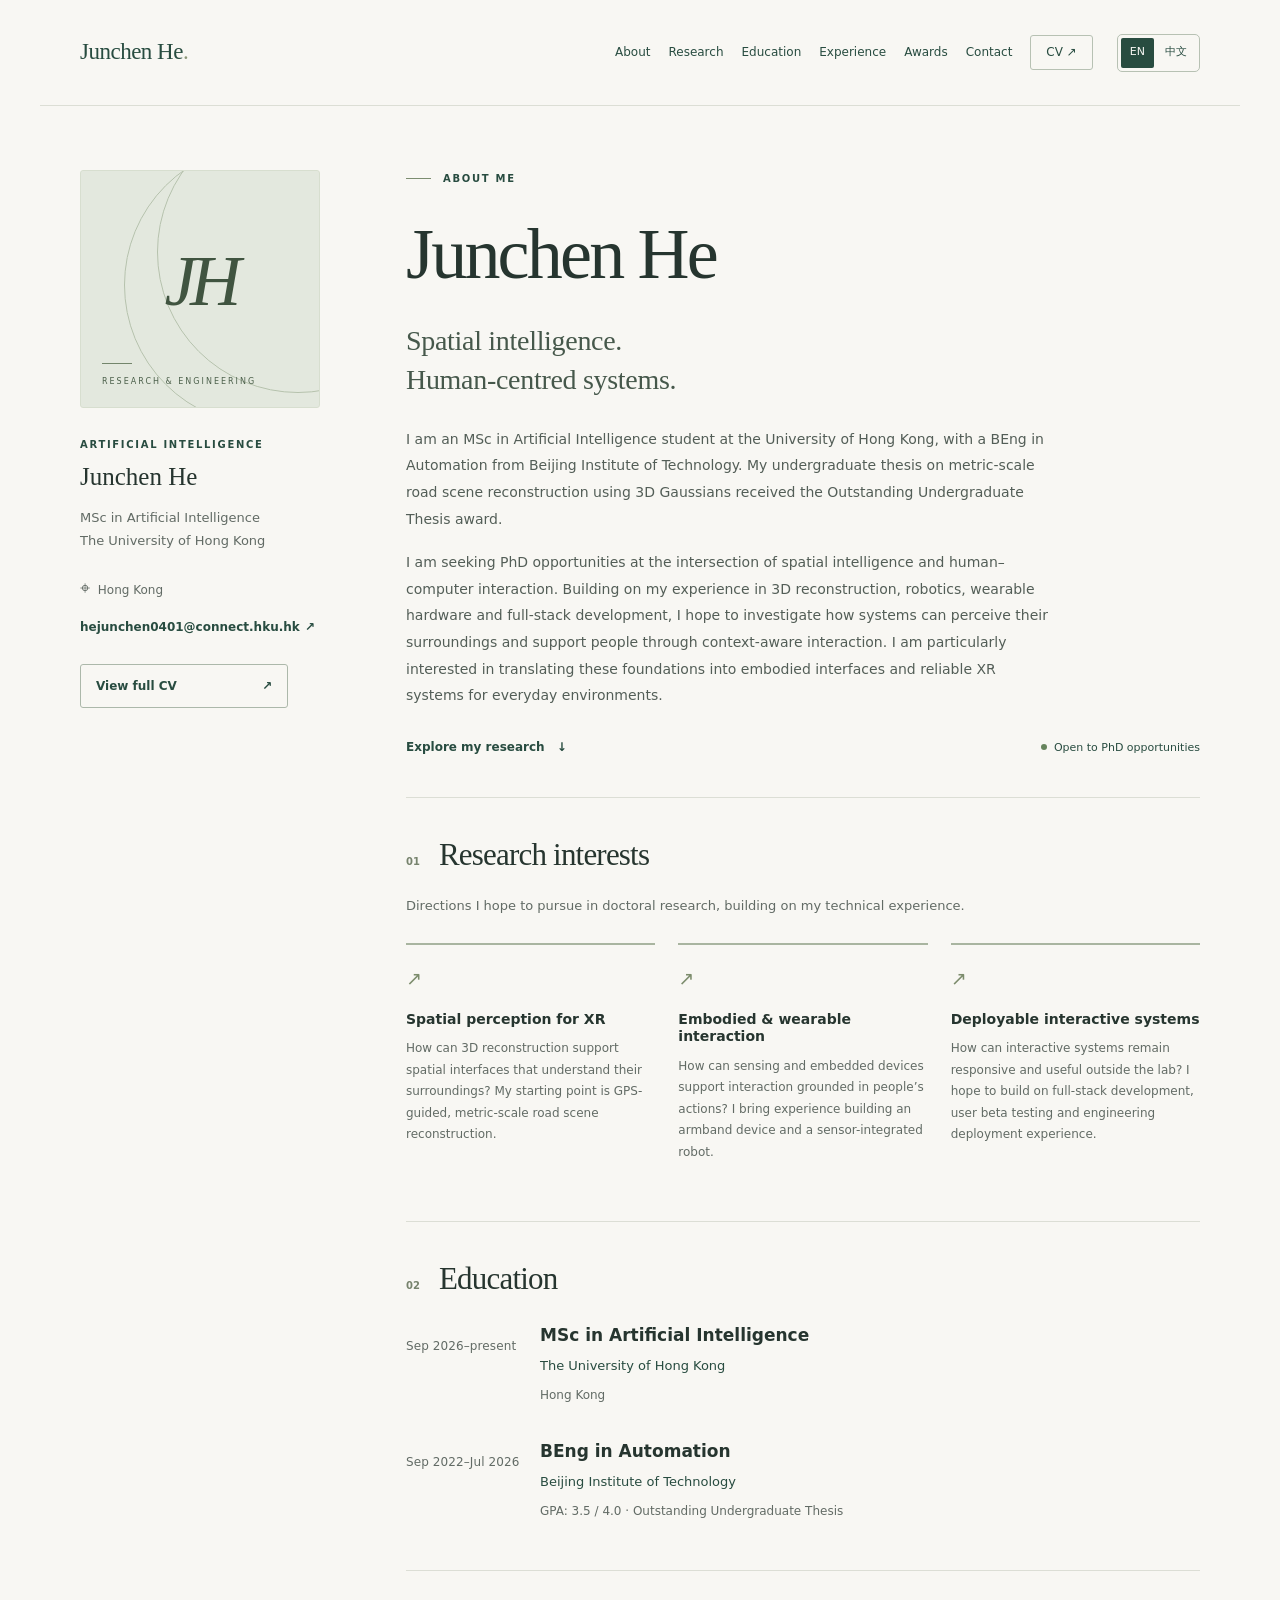
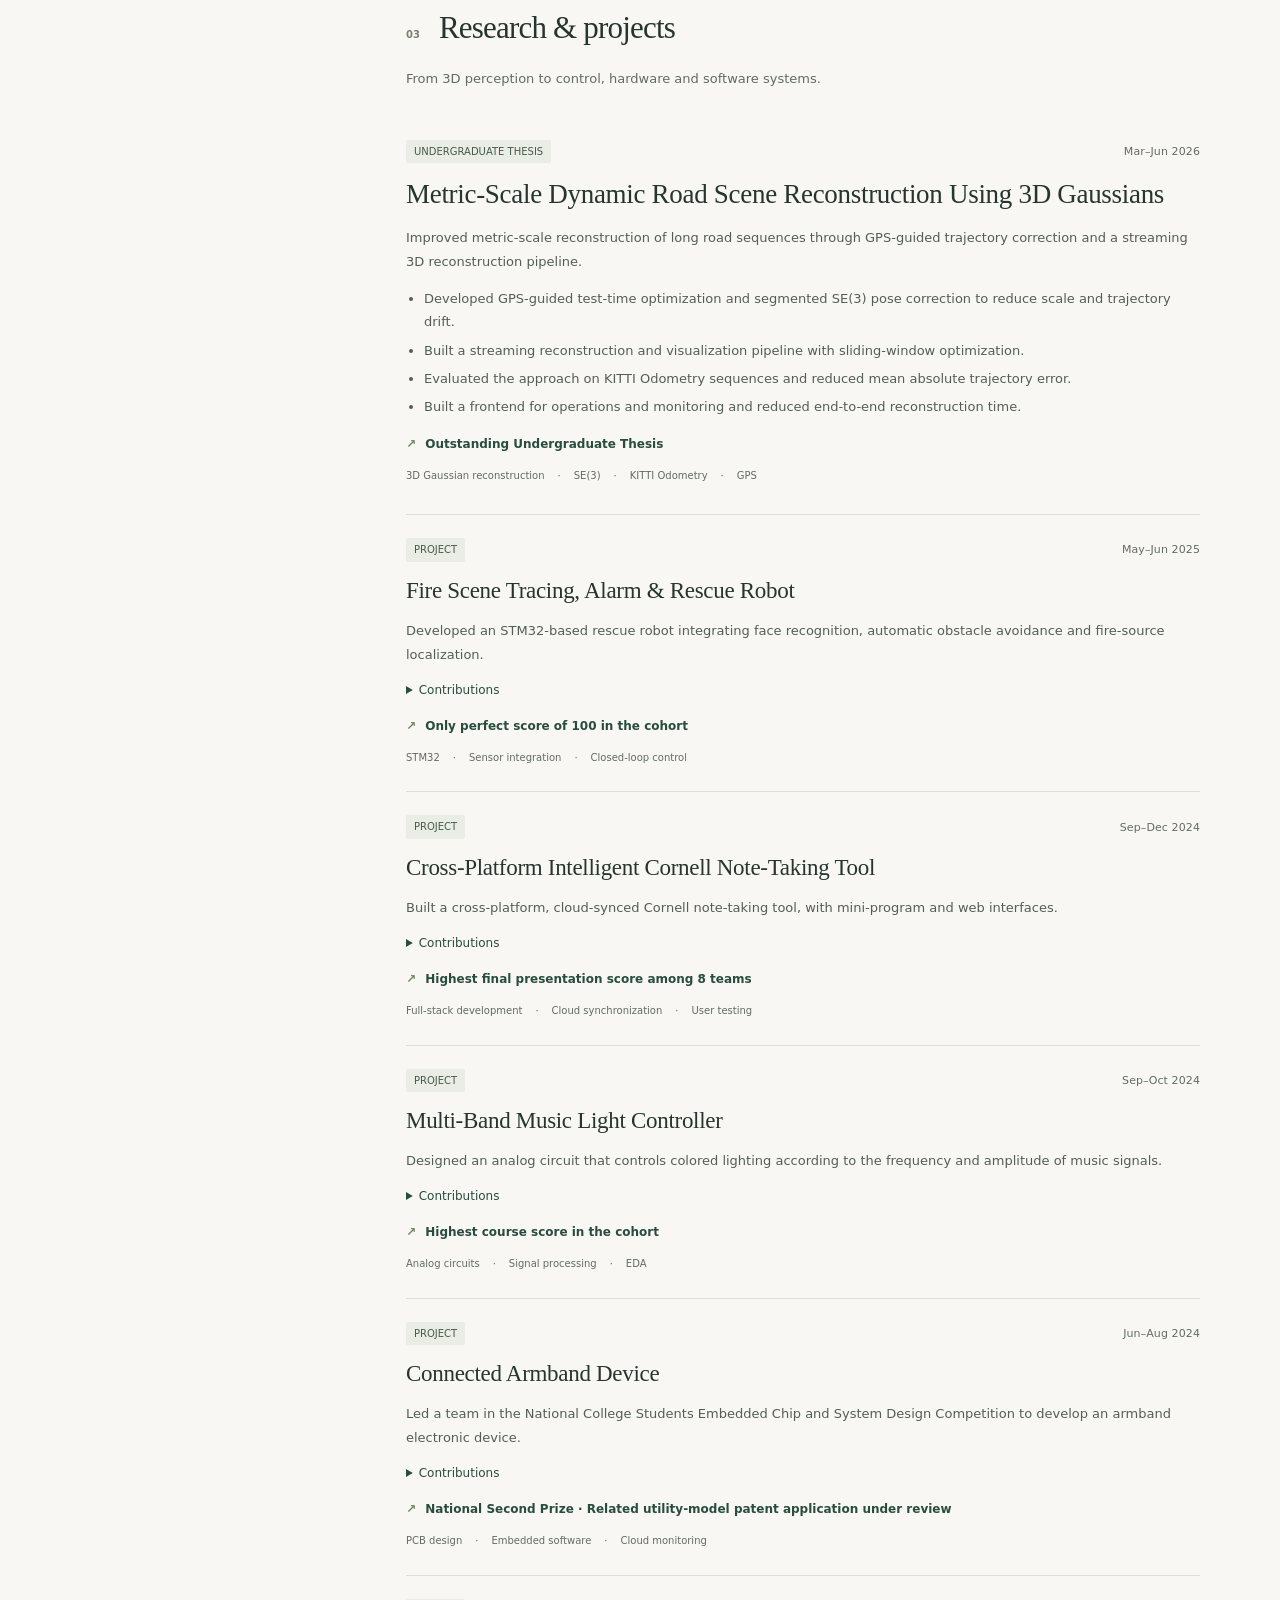
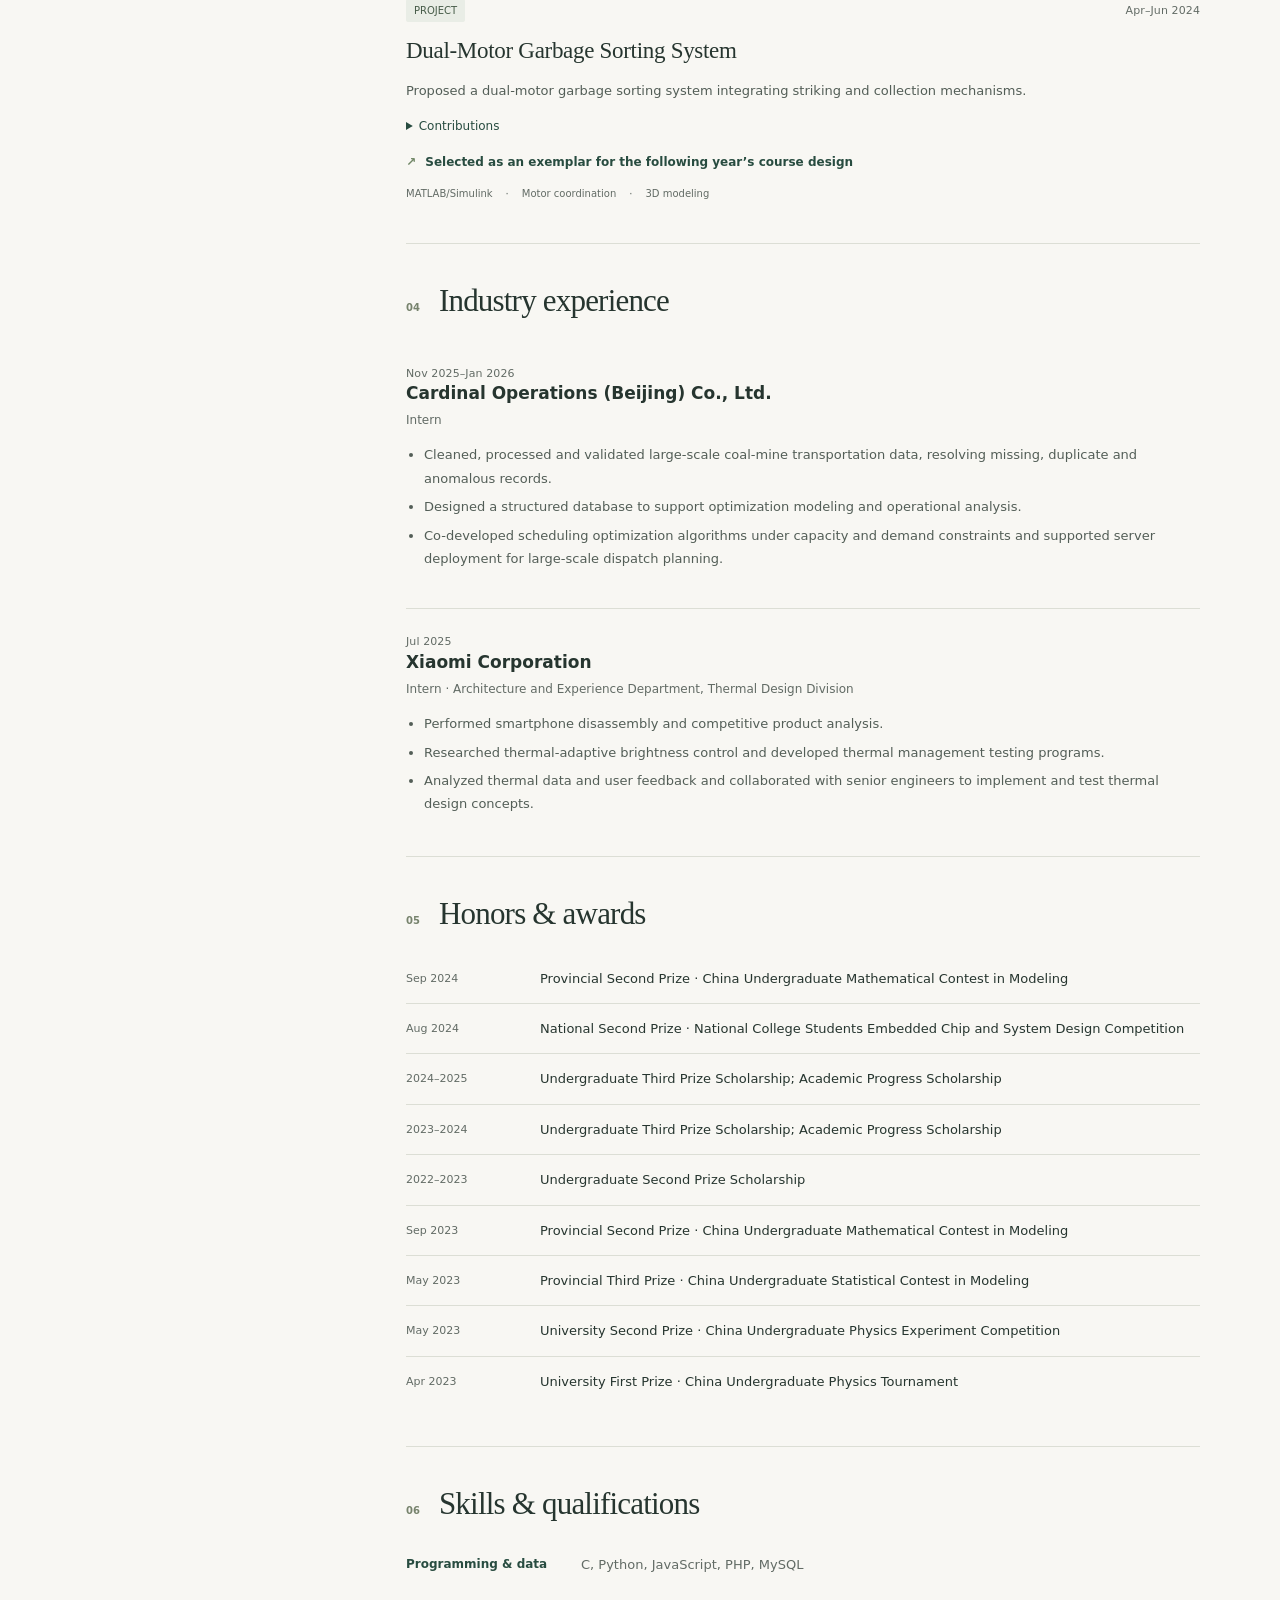
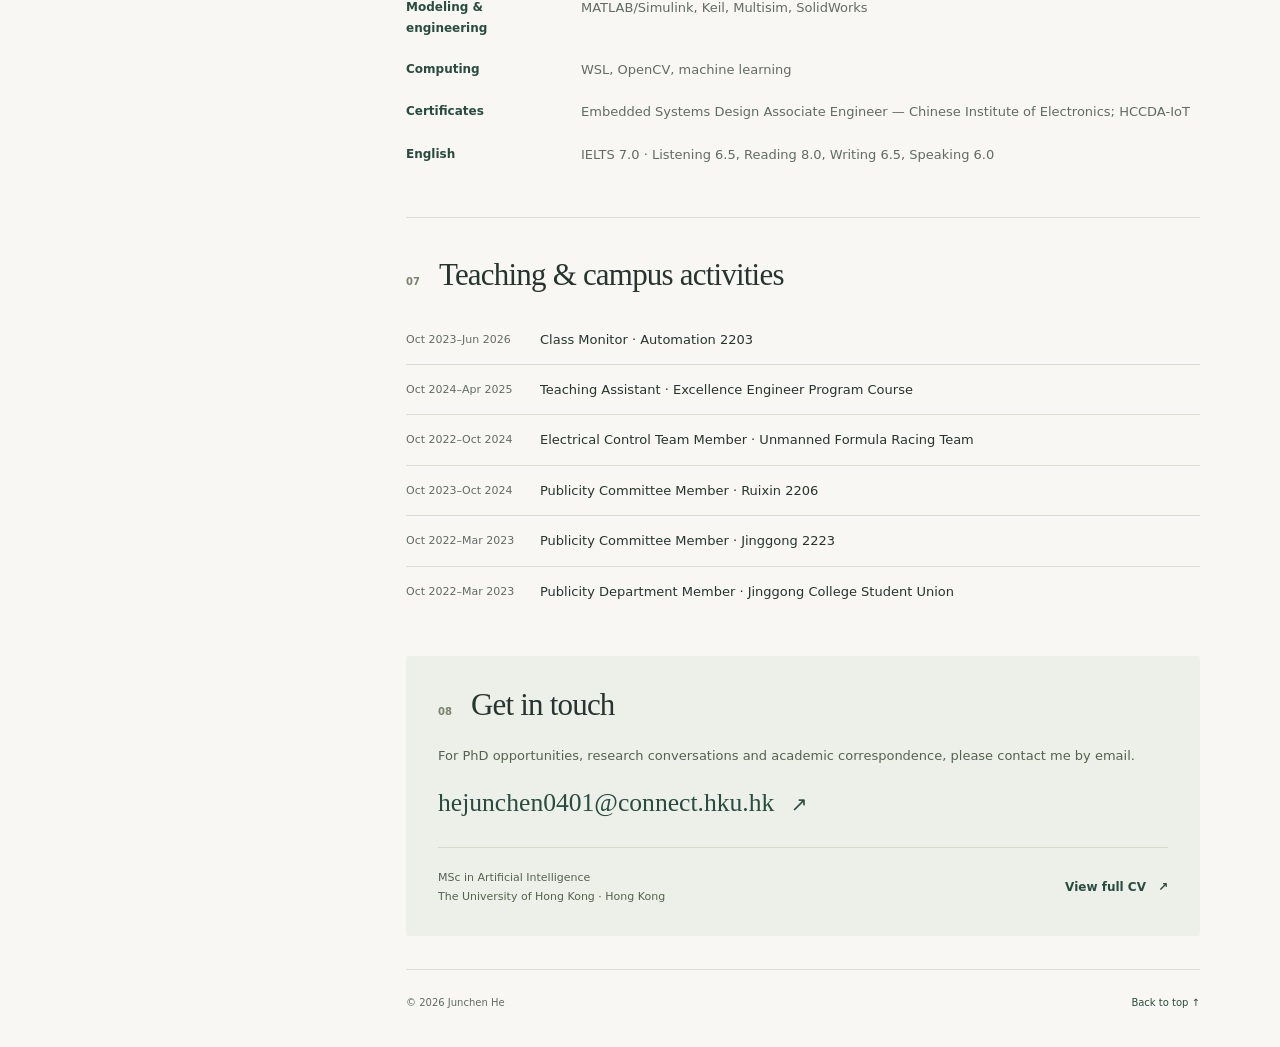
==== index.html @ 5543a27f "Initialize 初始化上传个人网页文件" ====
<!doctype html>
<html lang="en"><head><meta charset="utf-8"><meta name="viewport" content="width=device-width, initial-scale=1"><title>Junchen He · Research & Academic Profile</title><meta name="description" content="Junchen He, MSc in Artificial Intelligence student at HKU. Interested in spatial intelligence, embodied interaction and deployable interactive systems, with experience in 3D reconstruction and embedded engineering."><meta name="theme-color" content="#243e35"><link rel="icon" href="favicon.svg" type="image/svg+xml"><link rel="stylesheet" href="styles.css"><script defer src="content.js"></script><script defer src="render.js"></script><script defer src="site.js"></script></head>
<body id="top" data-page="home"><a class="skip-link" href="#main">Skip to content</a><header class="site-header wrap"><div id="header-content"><a class="wordmark" href="#top">Junchen He<span class="wordmark-dot" aria-hidden="true">.</span></a><nav aria-label="Main navigation"><a href="#about">About</a><a href="#research">Research</a><a href="#education">Education</a><a href="#experience">Experience</a><a href="#awards">Awards</a><a href="#contact">Contact</a><a class="nav-cv" href="cv.html?lang=en">CV <span aria-hidden="true">↗</span></a></nav></div><div class="language-switch" role="group" aria-label="Language"><button type="button" data-language="en" aria-pressed="true" lang="en">EN</button><button type="button" data-language="zh" aria-pressed="false" lang="zh-CN">中文</button></div></header><span class="sr-only" id="language-status" role="status" aria-live="polite"></span><div class="layout wrap"><aside class="profile" id="profile" aria-label="Profile at a glance"><div class="monogram" aria-hidden="true"><span>JH</span><i></i><small>RESEARCH & ENGINEERING</small></div><p class="eyebrow">ARTIFICIAL INTELLIGENCE</p><p class="profile-name">Junchen He</p><p class="profile-role">MSc in Artificial Intelligence<br>The University of Hong Kong</p><p class="location"><span aria-hidden="true">⌖</span> Hong Kong</p><a class="text-link" href="mailto:hejunchen0401@connect.hku.hk">hejunchen0401@connect.hku.hk <span aria-hidden="true">↗</span></a><a class="button button-outline" href="cv.html?lang=en">View full CV <span aria-hidden="true">↗</span></a></aside><main id="main" tabindex="-1"><section class="intro" id="about" aria-labelledby="about-heading"><p class="eyebrow"><span class="tiny-rule" aria-hidden="true"></span>ABOUT ME</p><h1 id="about-heading">Junchen He</h1><p class="intro-line">Spatial intelligence.<br>Human-centred systems.</p><p>I am an MSc in Artificial Intelligence student at the University of Hong Kong, with a BEng in Automation from Beijing Institute of Technology. My undergraduate thesis on metric-scale road scene reconstruction using 3D Gaussians received the Outstanding Undergraduate Thesis award.</p><p>I am seeking PhD opportunities at the intersection of spatial intelligence and human–computer interaction. Building on my experience in 3D reconstruction, robotics, wearable hardware and full-stack development, I hope to investigate how systems can perceive their surroundings and support people through context-aware interaction. I am particularly interested in translating these foundations into embodied interfaces and reliable XR systems for everyday environments.</p><div class="intro-footer"><a class="text-link" href="#work">Explore my research <span aria-hidden="true">↓</span></a><span class="availability"><i aria-hidden="true"></i>Open to PhD opportunities</span></div></section><section class="section " id="research" aria-labelledby="research-heading"><div class="section-heading"><span class="section-number" aria-hidden="true">01</span><h2 id="research-heading">Research interests</h2></div><p class="section-lede">Directions I hope to pursue in doctoral research, building on my technical experience.</p><div class="interests"><article><span class="interest-marker" aria-hidden="true">↗</span><h3>Spatial perception for XR</h3><p>How can 3D reconstruction support spatial interfaces that understand their surroundings? My starting point is GPS-guided, metric-scale road scene reconstruction.</p></article><article><span class="interest-marker" aria-hidden="true">↗</span><h3>Embodied &amp; wearable interaction</h3><p>How can sensing and embedded devices support interaction grounded in people’s actions? I bring experience building an armband device and a sensor-integrated robot.</p></article><article><span class="interest-marker" aria-hidden="true">↗</span><h3>Deployable interactive systems</h3><p>How can interactive systems remain responsive and useful outside the lab? I hope to build on full-stack development, user beta testing and engineering deployment experience.</p></article></div></section><section class="section " id="education" aria-labelledby="education-heading"><div class="section-heading"><span class="section-number" aria-hidden="true">02</span><h2 id="education-heading">Education</h2></div><article class="education-entry"><p class="date">Sep 2026–present</p><div><h3>MSc in Artificial Intelligence</h3><p class="institution">The University of Hong Kong</p><p class="muted">Hong Kong</p></div></article><article class="education-entry"><p class="date">Sep 2022–Jul 2026</p><div><h3>BEng in Automation</h3><p class="institution">Beijing Institute of Technology</p><p class="muted">GPA: 3.5 / 4.0 · Outstanding Undergraduate Thesis</p></div></article></section><section class="section " id="work" aria-labelledby="work-heading"><div class="section-heading"><span class="section-number" aria-hidden="true">03</span><h2 id="work-heading">Research &amp; projects</h2></div><p class="section-lede">From 3D perception to control, hardware and software systems.</p><article class="work-entry featured-work"><div class="work-meta"><span class="tag">UNDERGRADUATE THESIS</span><span class="date">Mar–Jun 2026</span></div><h3 class="project-title">Metric-Scale Dynamic Road Scene Reconstruction Using 3D Gaussians</h3><p class="work-description">Improved metric-scale reconstruction of long road sequences through GPS-guided trajectory correction and a streaming 3D reconstruction pipeline.</p><ul class="contributions"><li>Developed GPS-guided test-time optimization and segmented SE(3) pose correction to reduce scale and trajectory drift.</li><li>Built a streaming reconstruction and visualization pipeline with sliding-window optimization.</li><li>Evaluated the approach on KITTI Odometry sequences and reduced mean absolute trajectory error.</li><li>Built a frontend for operations and monitoring and reduced end-to-end reconstruction time.</li></ul><p class="outcome"><span aria-hidden="true">↗</span> Outstanding Undergraduate Thesis</p><ul class="keywords"><li>3D Gaussian reconstruction</li><li>SE(3)</li><li>KITTI Odometry</li><li>GPS</li></ul></article><article class="work-entry"><div class="work-meta"><span class="tag">PROJECT</span><span class="date">May–Jun 2025</span></div><h3 class="project-title">Fire Scene Tracing, Alarm &amp; Rescue Robot</h3><p class="work-description">Developed an STM32-based rescue robot integrating face recognition, automatic obstacle avoidance and fire-source localization.</p><details><summary>Contributions</summary><ul class="contributions"><li>Coordinated project progress and task assignments; integrated sensors and co-designed the perception system.</li><li>Designed closed-loop motor control, path tracing and fire-source identification algorithms.</li><li>Produced demonstration videos to present the robot’s capabilities.</li></ul></details><p class="outcome"><span aria-hidden="true">↗</span> Only perfect score of 100 in the cohort</p><ul class="keywords"><li>STM32</li><li>Sensor integration</li><li>Closed-loop control</li></ul></article><article class="work-entry"><div class="work-meta"><span class="tag">PROJECT</span><span class="date">Sep–Dec 2024</span></div><h3 class="project-title">Cross-Platform Intelligent Cornell Note-Taking Tool</h3><p class="work-description">Built a cross-platform, cloud-synced Cornell note-taking tool, with mini-program and web interfaces.</p><details><summary>Contributions</summary><ul class="contributions"><li>Coordinated development and designed the server and database architecture for cloud synchronization.</li><li>Developed the mini-program frontend and backend and the web application backend.</li><li>Conducted user beta testing, managed quality iterations and presented the product at launch.</li></ul></details><p class="outcome"><span aria-hidden="true">↗</span> Highest final presentation score among 8 teams</p><ul class="keywords"><li>Full-stack development</li><li>Cloud synchronization</li><li>User testing</li></ul></article><article class="work-entry"><div class="work-meta"><span class="tag">PROJECT</span><span class="date">Sep–Oct 2024</span></div><h3 class="project-title">Multi-Band Music Light Controller</h3><p class="work-description">Designed an analog circuit that controls colored lighting according to the frequency and amplitude of music signals.</p><details><summary>Contributions</summary><ul class="contributions"><li>Used sixth-order filtering to separate low, mid and high-frequency bands, with precision rectification and amplification.</li><li>Implemented a 20 mV discrimination circuit and an AC-to-DC regulated power supply.</li><li>Validated the design through EDA simulation and physical circuit debugging.</li></ul></details><p class="outcome"><span aria-hidden="true">↗</span> Highest course score in the cohort</p><ul class="keywords"><li>Analog circuits</li><li>Signal processing</li><li>EDA</li></ul></article><article class="work-entry"><div class="work-meta"><span class="tag">PROJECT</span><span class="date">Jun–Aug 2024</span></div><h3 class="project-title">Connected Armband Device</h3><p class="work-description">Led a team in the National College Students Embedded Chip and System Design Competition to develop an armband electronic device.</p><details><summary>Contributions</summary><ul class="contributions"><li>Independently designed the PCB and developed embedded software for hardware compatibility.</li><li>Deployed a cloud monitoring system and built mini-program and web interfaces to display device information.</li></ul></details><p class="outcome"><span aria-hidden="true">↗</span> National Second Prize · Related utility-model patent application under review</p><ul class="keywords"><li>PCB design</li><li>Embedded software</li><li>Cloud monitoring</li></ul></article><article class="work-entry"><div class="work-meta"><span class="tag">PROJECT</span><span class="date">Apr–Jun 2024</span></div><h3 class="project-title">Dual-Motor Garbage Sorting System</h3><p class="work-description">Proposed a dual-motor garbage sorting system integrating striking and collection mechanisms.</p><details><summary>Contributions</summary><ul class="contributions"><li>Led MATLAB/Simulink modeling and algorithm validation and designed dual-motor coordination.</li><li>Created a 3D sorting-turntable model and produced project demonstration videos.</li></ul></details><p class="outcome"><span aria-hidden="true">↗</span> Selected as an exemplar for the following year’s course design</p><ul class="keywords"><li>MATLAB/Simulink</li><li>Motor coordination</li><li>3D modeling</li></ul></article></section><section class="section " id="experience" aria-labelledby="experience-heading"><div class="section-heading"><span class="section-number" aria-hidden="true">04</span><h2 id="experience-heading">Industry experience</h2></div><article class="work-entry"><div class="work-meta"><span class="date">Nov 2025–Jan 2026</span></div><h3>Cardinal Operations (Beijing) Co., Ltd.</h3><p class="muted role-label">Intern</p><ul class="contributions"><li>Cleaned, processed and validated large-scale coal-mine transportation data, resolving missing, duplicate and anomalous records.</li><li>Designed a structured database to support optimization modeling and operational analysis.</li><li>Co-developed scheduling optimization algorithms under capacity and demand constraints and supported server deployment for large-scale dispatch planning.</li></ul></article><article class="work-entry"><div class="work-meta"><span class="date">Jul 2025</span></div><h3>Xiaomi Corporation</h3><p class="muted role-label">Intern · Architecture and Experience Department, Thermal Design Division</p><ul class="contributions"><li>Performed smartphone disassembly and competitive product analysis.</li><li>Researched thermal-adaptive brightness control and developed thermal management testing programs.</li><li>Analyzed thermal data and user feedback and collaborated with senior engineers to implement and test thermal design concepts.</li></ul></article></section><section class="section " id="awards" aria-labelledby="awards-heading"><div class="section-heading"><span class="section-number" aria-hidden="true">05</span><h2 id="awards-heading">Honors &amp; awards</h2></div><dl class="record-list"><div><dt>Sep 2024</dt><dd>Provincial Second Prize · China Undergraduate Mathematical Contest in Modeling</dd></div><div><dt>Aug 2024</dt><dd>National Second Prize · National College Students Embedded Chip and System Design Competition</dd></div><div><dt>2024–2025</dt><dd>Undergraduate Third Prize Scholarship; Academic Progress Scholarship</dd></div><div><dt>2023–2024</dt><dd>Undergraduate Third Prize Scholarship; Academic Progress Scholarship</dd></div><div><dt>2022–2023</dt><dd>Undergraduate Second Prize Scholarship</dd></div><div><dt>Sep 2023</dt><dd>Provincial Second Prize · China Undergraduate Mathematical Contest in Modeling</dd></div><div><dt>May 2023</dt><dd>Provincial Third Prize · China Undergraduate Statistical Contest in Modeling</dd></div><div><dt>May 2023</dt><dd>University Second Prize · China Undergraduate Physics Experiment Competition</dd></div><div><dt>Apr 2023</dt><dd>University First Prize · China Undergraduate Physics Tournament</dd></div></dl></section><section class="section " id="skills" aria-labelledby="skills-heading"><div class="section-heading"><span class="section-number" aria-hidden="true">06</span><h2 id="skills-heading">Skills &amp; qualifications</h2></div><dl class="skill-list"><div><dt>Programming &amp; data</dt><dd>C, Python, JavaScript, PHP, MySQL</dd></div><div><dt>Modeling &amp; engineering</dt><dd>MATLAB/Simulink, Keil, Multisim, SolidWorks</dd></div><div><dt>Computing</dt><dd>WSL, OpenCV, machine learning</dd></div><div><dt>Certificates</dt><dd>Embedded Systems Design Associate Engineer — Chinese Institute of Electronics; HCCDA-IoT</dd></div><div><dt>English</dt><dd>IELTS 7.0 · Listening 6.5, Reading 8.0, Writing 6.5, Speaking 6.0</dd></div></dl></section><section class="section " id="service" aria-labelledby="service-heading"><div class="section-heading"><span class="section-number" aria-hidden="true">07</span><h2 id="service-heading">Teaching &amp; campus activities</h2></div><dl class="record-list"><div><dt>Oct 2023–Jun 2026</dt><dd>Class Monitor · Automation 2203</dd></div><div><dt>Oct 2024–Apr 2025</dt><dd>Teaching Assistant · Excellence Engineer Program Course</dd></div><div><dt>Oct 2022–Oct 2024</dt><dd>Electrical Control Team Member · Unmanned Formula Racing Team</dd></div><div><dt>Oct 2023–Oct 2024</dt><dd>Publicity Committee Member · Ruixin 2206</dd></div><div><dt>Oct 2022–Mar 2023</dt><dd>Publicity Committee Member · Jinggong 2223</dd></div><div><dt>Oct 2022–Mar 2023</dt><dd>Publicity Department Member · Jinggong College Student Union</dd></div></dl></section><section class="section contact" id="contact" aria-labelledby="contact-heading"><div class="section-heading"><span class="section-number" aria-hidden="true">08</span><h2 id="contact-heading">Get in touch</h2></div><p>For PhD opportunities, research conversations and academic correspondence, please contact me by email.</p><a class="contact-email" href="mailto:hejunchen0401@connect.hku.hk">hejunchen0401@connect.hku.hk <span aria-hidden="true">↗</span></a><div class="contact-details"><p>MSc in Artificial Intelligence<br>The University of Hong Kong · Hong Kong</p><a class="text-link" href="cv.html?lang=en">View full CV <span aria-hidden="true">↗</span></a></div></section><footer><span>© 2026 Junchen He</span><a href="#top">Back to top ↑</a></footer></main></div></body></html>
---- styles.css ----
:root{--paper:#f8f7f3;--ink:#26352f;--green:#284c40;--muted:#626b65;--line:#dcded5;--soft:#e9ede6;--serif:Georgia,'Times New Roman',serif;--sans:system-ui,-apple-system,BlinkMacSystemFont,'Segoe UI',sans-serif}
*{box-sizing:border-box}html{scroll-behavior:smooth;scroll-padding-top:24px}body{margin:0;background:var(--paper);color:var(--ink);font-family:var(--sans);font-size:15px;line-height:1.75;-webkit-font-smoothing:antialiased}a{color:var(--green);text-decoration-thickness:1px;text-underline-offset:5px}a:hover{color:#152c23;text-decoration:underline}a:focus-visible,button:focus-visible{outline:3px solid #9d6335;outline-offset:5px}p{margin:0 0 17px}h1,h2,h3,h4{margin:0;line-height:1.25;font-weight:500}h1,h2{font-family:var(--serif)}h1{font-size:clamp(44px,5.7vw,72px);letter-spacing:-2.8px;margin:14px 0 22px}h2{font-size:31px;letter-spacing:-.8px}h3{font-size:17px;font-weight:600}h4{font-family:var(--serif);font-size:23px;letter-spacing:-.35px;margin:13px 0 9px}.wrap{max-width:1200px;margin:auto;padding-left:40px;padding-right:40px}.muted{color:var(--muted)}.small-note{font-size:12px;color:var(--muted);line-height:1.65}.eyebrow,.group-label{font-size:10px;font-weight:650;letter-spacing:1.7px}.eyebrow{color:var(--green)}.template-notice{background:var(--soft);text-align:center;font-size:10px;letter-spacing:1.2px;padding:8px 20px;color:#425549}.template-notice span{letter-spacing:0;font-size:11px;margin-left:14px}.site-header{display:flex;justify-content:space-between;align-items:center;min-height:106px;border-bottom:1px solid var(--line);gap:24px}.wordmark{font-family:var(--serif);font-size:23px;white-space:nowrap;text-decoration:none;letter-spacing:-.5px}.wordmark-dot{color:#8b9676}nav{display:flex;align-items:center;gap:24px;font-size:12px}nav a{text-decoration:none}nav .nav-cv{border:1px solid #b7c1b3;padding:6px 15px;border-radius:3px}.layout{display:grid;grid-template-columns:240px minmax(0,1fr);gap:86px;padding-top:64px}.profile{position:sticky;top:32px;align-self:start;padding-bottom:40px}.monogram,.portrait{width:100%;height:238px;object-fit:cover;border-radius:3px}.monogram{position:relative;overflow:hidden;background:#e3e8de;display:grid;place-items:center;margin-bottom:28px;border:1px solid #d7decf}.monogram:before,.monogram:after{content:'';position:absolute;width:280px;height:280px;border:1px solid #b6c2ad;border-radius:50%;right:-120px;top:-60px}.monogram:after{right:-87px;top:-27px}.monogram span{font-family:var(--serif);font-size:71px;font-style:italic;font-weight:400;letter-spacing:-6px;z-index:1;color:#405440;margin-top:-15px}.monogram small{position:absolute;bottom:18px;left:21px;font-size:8px;letter-spacing:2px;color:#4c604b}.monogram i{position:absolute;width:30px;height:1px;background:#73856b;bottom:43px;left:21px}.portrait{margin-bottom:28px}.profile .eyebrow{margin-bottom:8px}.profile-name{font-family:var(--serif);font-size:25px;line-height:1.2;margin-bottom:14px}.profile-role{font-size:13px;line-height:1.8;color:var(--muted)}.location{font-size:12px;color:var(--muted);margin:20px 0 9px}.location span{font-size:18px;margin-right:4px}.text-link{display:inline-flex;gap:12px;align-items:center;font-size:12px;font-weight:550;text-decoration:none;overflow-wrap:anywhere}.profile .text-link{gap:5px}.profile .small-note{margin-top:5px;font-size:10px}.button{display:flex;justify-content:space-between;align-items:center;gap:24px;min-height:44px;padding:9px 15px;font-size:12px;font-weight:550;text-decoration:none;border-radius:3px}.button-outline{border:1px solid #acb8aa;max-width:208px;margin-top:25px}.button:hover{background:var(--soft)}.intro{padding-top:0;padding-bottom:39px}.intro>.eyebrow{display:flex;align-items:center;gap:12px;margin-bottom:21px}.tiny-rule{display:inline-block;height:1px;width:25px;background:#7c8d70}.intro-line{font-family:var(--serif);font-size:28px;line-height:1.4;letter-spacing:-.3px;margin-bottom:27px;color:#46584b}.intro>p:not(.eyebrow):not(.intro-line){color:#535e57;font-size:14px;line-height:1.9;max-width:650px}.intro-footer{display:flex;align-items:center;justify-content:space-between;gap:20px;margin-top:28px;font-size:11px}.section{padding-top:38px;margin-bottom:40px;border-top:1px solid var(--line)}.section-heading{display:flex;gap:19px;align-items:baseline;margin-bottom:20px}.section-number{font-size:10px;font-weight:600;color:#77836d;font-variant-numeric:tabular-nums}.section-lede{color:var(--muted);font-size:13px;margin-bottom:26px}.interests{display:grid;grid-template-columns:repeat(3,minmax(0,1fr));gap:23px}.interests article{border-top:2px solid #a9b5a0;padding-top:17px}.interest-marker{color:#7c8c6c;font-size:19px;display:block;margin-bottom:15px}.interests h3{font-size:14px;margin-bottom:10px}.interests p{font-size:12px;color:var(--muted);line-height:1.8}.education-entry{display:grid;grid-template-columns:116px minmax(0,1fr);gap:18px;margin-top:27px}.date{color:var(--muted);font-size:11px;letter-spacing:.1px;font-variant-numeric:tabular-nums}.education-entry>.date{padding-top:3px}.education-entry p{font-size:12px;margin:8px 0}.education-entry .institution{color:var(--green);font-size:13px}.work-group{margin-top:28px}.group-label{font-family:var(--sans);color:var(--muted);margin-bottom:10px;line-height:1.5}.work-entry{padding:23px 0 25px;border-bottom:1px solid var(--line)}.work-entry:last-child{border-bottom:0;padding-bottom:0}.work-meta{display:flex;align-items:center;justify-content:space-between;gap:15px}.tag{background:var(--soft);padding:3px 8px;font-size:10px;color:#465b48;border-radius:2px}.work-entry p{font-size:12px;margin:6px 0}.work-entry .work-description{font-size:13px;line-height:1.85;margin:13px 0;color:#535e57}.work-entry .small-note{font-size:11px}.keywords{display:flex;gap:13px;list-style:none;margin:12px 0 0;padding:0;flex-wrap:wrap;font-size:10px;color:var(--muted)}.keywords li+li:before{content:'·';padding-right:13px}.contact{background:#edf0e8;border:0;padding:30px 32px;border-radius:3px;margin-top:20px;margin-bottom:33px}.contact p{font-size:13px;color:#55624f}.contact-email{font-family:var(--serif);font-size:clamp(18px,2.2vw,28px);text-decoration:none;overflow-wrap:anywhere;line-height:1.5}.contact-email span{font-family:var(--sans);font-size:20px;margin-left:10px}.contact .small-note{font-size:10px;margin:9px 0 20px}.contact-details{display:flex;justify-content:space-between;gap:22px;border-top:1px solid #d4dbcd;padding-top:20px}.contact-details p{font-size:11px;margin-bottom:0}footer{display:flex;justify-content:space-between;align-items:center;border-top:1px solid var(--line);padding:24px 0 35px;font-size:10px;color:var(--muted)}footer a{text-decoration:none}.skip-link{position:fixed;left:16px;top:-80px;background:var(--ink);color:white;padding:10px 20px;z-index:10}.skip-link:focus{top:10px;color:white}.cv-wrap{max-width:850px;margin:45px auto;padding:0 32px}.cv-tools{display:flex;justify-content:space-between;gap:20px;margin-bottom:35px;font-size:13px}.cv-tools button{font:inherit;background:var(--green);color:white;border:0;padding:9px 17px;border-radius:3px;cursor:pointer}.cv-header{border-bottom:2px solid var(--green);padding-bottom:20px;margin-bottom:30px}.cv-header h1{font-size:43px;letter-spacing:-1px}.cv-section{margin:25px 0}.cv-section h2{font-size:23px;border-bottom:1px solid var(--line);padding-bottom:8px;margin-bottom:14px}.cv-section p{font-size:13px}.cv-section h3{font-size:15px;margin:12px 0 5px}.cv-template-note{padding:12px 16px;background:var(--soft);font-size:12px;margin-bottom:25px}
@media(min-width:1450px){.layout{gap:100px}}@media(max-width:1000px){.wrap{padding-left:28px;padding-right:28px}.layout{grid-template-columns:210px minmax(0,1fr);gap:45px}.monogram,.portrait{height:210px}nav{gap:15px}.interests{gap:16px}.contact{padding:25px}.education-entry{grid-template-columns:100px minmax(0,1fr)}}
@media(max-width:760px){.site-header{display:block;padding-top:21px;padding-bottom:20px;min-height:0}.wordmark{display:inline-block;margin-bottom:17px}nav{justify-content:flex-start;flex-wrap:wrap;gap:10px 19px;font-size:11px}nav .nav-cv{padding:3px 12px}.layout{display:block;padding-top:30px}.profile{position:static;display:grid;grid-template-columns:90px minmax(0,1fr);column-gap:20px;padding-bottom:26px;margin-bottom:29px;border-bottom:1px solid var(--line)}.monogram,.portrait{width:90px;height:100px;grid-column:1;grid-row:1/5;margin:0}.monogram span{font-size:36px;letter-spacing:-3px;margin:0}.monogram small,.monogram i{display:none}.monogram:before,.monogram:after{width:130px;height:130px;right:-90px;top:-30px}.monogram:after{right:-70px;top:-10px}.profile .eyebrow{grid-column:2;margin:0 0 3px;font-size:9px}.profile-name{grid-column:2;font-size:22px;margin:0 0 8px}.profile-role{grid-column:2;font-size:11px;margin:0}.profile .location{grid-column:2;margin:8px 0 0;font-size:11px}.profile>.text-link{grid-column:1/-1;margin-top:17px}.profile>.small-note{grid-column:1/-1;margin:3px 0 0}.profile>.button{grid-column:1/-1;margin-top:14px;max-width:210px}.intro>.eyebrow{margin-bottom:12px}h1{font-size:48px;letter-spacing:-2px;margin:10px 0 16px}.intro-line{font-size:25px}.intro-footer{align-items:start;flex-direction:column;gap:10px}.interests{gap:20px;grid-template-columns:1fr}.interests article{display:grid;grid-template-columns:22px minmax(0,1fr);column-gap:10px;padding-top:15px}.interest-marker{grid-column:1;grid-row:1/3;margin:0}.interests h3,.interests p{grid-column:2}.interests p{margin:0}.section{padding-top:29px;margin-bottom:31px}.section-heading{gap:14px}h2{font-size:28px}.education-entry{display:block;margin-top:24px}.education-entry>.date{margin-bottom:8px}h4{font-size:22px}.template-notice{font-size:9px}.template-notice span{display:block;margin:2px 0 0;font-size:10px}.contact-details{display:block}.contact-details p+p{margin-top:14px}.cv-wrap{margin-top:25px;padding:0 22px}.cv-tools{align-items:center}.cv-header h1{font-size:36px}}
@media(max-width:380px){.wrap{padding-left:20px;padding-right:20px}.contact{padding:23px 19px}.contact-email{font-size:18px}nav{gap:10px 14px}}
@media(prefers-reduced-motion:reduce){html{scroll-behavior:auto}}
@media print{body{background:white;color:#111}.cv-tools,.skip-link{display:none}.cv-wrap{max-width:none;margin:0;padding:0}.cv-template-note{background:none;border:1px solid #999}.cv-header h1{margin-top:0}.cv-section{break-inside:avoid}a{color:inherit;text-decoration:none}@page{size:A4;margin:18mm}}

/* Profile content, bilingual controls and printable CV. */
:root{--sans:system-ui,-apple-system,BlinkMacSystemFont,'Segoe UI','Microsoft YaHei','PingFang SC',sans-serif;--serif:Georgia,'Times New Roman','Songti SC','SimSun',serif}
#header-content{display:flex;align-items:center;justify-content:space-between;gap:28px;flex:1;min-width:0}
.site-header{gap:24px}.site-header nav{gap:18px}
.language-switch{display:inline-flex;flex-shrink:0;gap:2px;padding:3px;border:1px solid #b7c1b3;border-radius:5px}
.language-switch button{font:inherit;font-size:11px;line-height:1.5;color:var(--green);border:0;background:transparent;padding:5px 9px;cursor:pointer;border-radius:2px;min-height:30px}
.language-switch button[aria-pressed=true]{background:var(--green);color:var(--paper)}
.language-switch button:hover{box-shadow:inset 0 0 0 1px #9eac98}
.availability{display:flex;align-items:center;gap:7px;color:var(--green);font-size:11px}
.availability i{width:6px;height:6px;border-radius:50%;background:#66845c;flex-shrink:0}
.project-title{font-family:var(--serif);font-size:23px;font-weight:500;letter-spacing:-.3px;margin:13px 0 9px;line-height:1.35}
.work-entry .outcome{color:var(--green);font-weight:550;line-height:1.75;margin-top:15px;font-size:12px}
.work-entry .outcome span{margin-right:5px;color:#718767}
.contributions{font-size:13px;line-height:1.8;padding-left:18px;margin:13px 0;color:#535e57}
.contributions li+li{margin-top:5px}.role-label{line-height:1.7}
.work-entry details{margin:12px 0;font-size:12px}
summary{cursor:pointer;color:var(--green);width:fit-content;text-underline-offset:4px}
summary:hover{text-decoration:underline}summary:focus-visible{outline:3px solid #9d6335;outline-offset:5px}
.featured-work{padding-bottom:30px}.featured-work .project-title{font-size:27px}
.record-list{margin:0}.record-list>div{display:grid;grid-template-columns:116px minmax(0,1fr);gap:18px;padding:13px 0;border-bottom:1px solid var(--line)}
.record-list>div:last-child{border-bottom:0}.record-list dt{font-size:11px;color:var(--muted);font-variant-numeric:tabular-nums;padding-top:2px}.record-list dd{margin:0;font-size:13px;line-height:1.8}
.skill-list{margin:0}.skill-list>div{display:grid;grid-template-columns:155px minmax(0,1fr);gap:20px;padding:10px 0}.skill-list dt{font-size:12px;color:var(--green);font-weight:550}.skill-list dd{font-size:13px;color:var(--muted);margin:0;overflow-wrap:anywhere}
.contact-details{margin-top:24px;align-items:center}.contact-email{font-size:clamp(17px,2vw,26px)}
.sr-only{position:absolute;width:1px;height:1px;padding:0;margin:-1px;overflow:hidden;clip:rect(0,0,0,0);white-space:nowrap;border:0}
.cv-actions{display:flex;align-items:center;gap:15px}.cv-tools{align-items:center}.cv-tools .language-switch button{background:transparent;color:var(--green);padding:5px 9px}.cv-tools .language-switch button[aria-pressed=true]{background:var(--green);color:var(--paper)}
.cv-header p:last-child{font-size:13px;margin:0}.cv-section .work-entry{padding-top:16px;padding-bottom:19px}.cv-section .project-title,.cv-section .featured-work .project-title{font-size:18px}.cv-section .contributions{font-size:12px}.cv-section .work-entry .work-description{font-size:12px}.cv-section .record-list>div{padding:8px 0}.cv-section .record-list dd,.cv-section .skill-list dd{font-size:12px}.cv-section .skill-list>div{padding:6px 0}
html[lang=zh-CN] h1{letter-spacing:-1.5px}html[lang=zh-CN] .intro-line{line-height:1.65;letter-spacing:.4px}html[lang=zh-CN] .eyebrow{letter-spacing:2px}html[lang=zh-CN] .contributions{line-height:1.95}
@media(max-width:1050px){.site-header{flex-wrap:wrap;gap:12px;padding-top:23px;padding-bottom:23px}#header-content{flex-wrap:wrap;gap:16px}#header-content nav{flex-wrap:wrap;gap:12px 18px}.layout{gap:42px}.record-list>div{grid-template-columns:100px minmax(0,1fr)}}
@media(max-width:760px){.site-header{display:flex;position:relative;align-items:flex-start}#header-content{display:block}.site-header .language-switch{position:absolute;right:28px;top:20px}.wordmark{padding-right:100px}.site-header nav{padding-right:0}.layout{padding-top:28px}.profile .profile-role{font-size:12px}.profile>.text-link{font-size:12px}.profile>.button{min-height:44px}.intro-line{font-size:27px}.record-list>div{grid-template-columns:1fr;gap:3px;padding:13px 0}.skill-list>div{grid-template-columns:1fr;gap:3px;padding:9px 0}.work-meta{align-items:flex-start}.work-meta .date{text-align:right;flex-shrink:0}.featured-work .project-title{font-size:25px}.contact-details .text-link{margin-top:16px}.cv-tools{flex-wrap:wrap;gap:15px}.cv-actions{flex-wrap:wrap;gap:12px}.cv-actions #print-cv{font-size:12px}.cv-header h1{font-size:39px}}
@media(max-width:380px){.site-header .language-switch{right:20px}.intro-line{font-size:25px}.language-switch button{padding:5px 8px}.contact-email{font-size:16px}}
@media print{.cv-section{break-inside:auto}.cv-section>h2{break-after:avoid}.cv-header,.cv-section .work-entry,.education-entry,.record-list>div,.skill-list>div{break-inside:avoid}.cv-section .work-entry{padding:11px 0}.cv-section .contributions{font-size:10.5px;line-height:1.55}.cv-section .work-entry .work-description,.cv-section .work-entry .outcome{font-size:11px}.cv-section .keywords{font-size:9px}.cv-section{margin:20px 0}.cv-section h2{font-size:21px}.cv-section .record-list>div{padding:5px 0}.cv-tools,.language-switch,.sr-only{display:none!important}.cv-header h1{font-size:36px}.cv-wrap{margin:0;padding:0}.cv-section .work-entry .project-title{break-after:avoid}.cv-section .work-entry p,.cv-section .work-entry li{orphans:2;widows:2}}
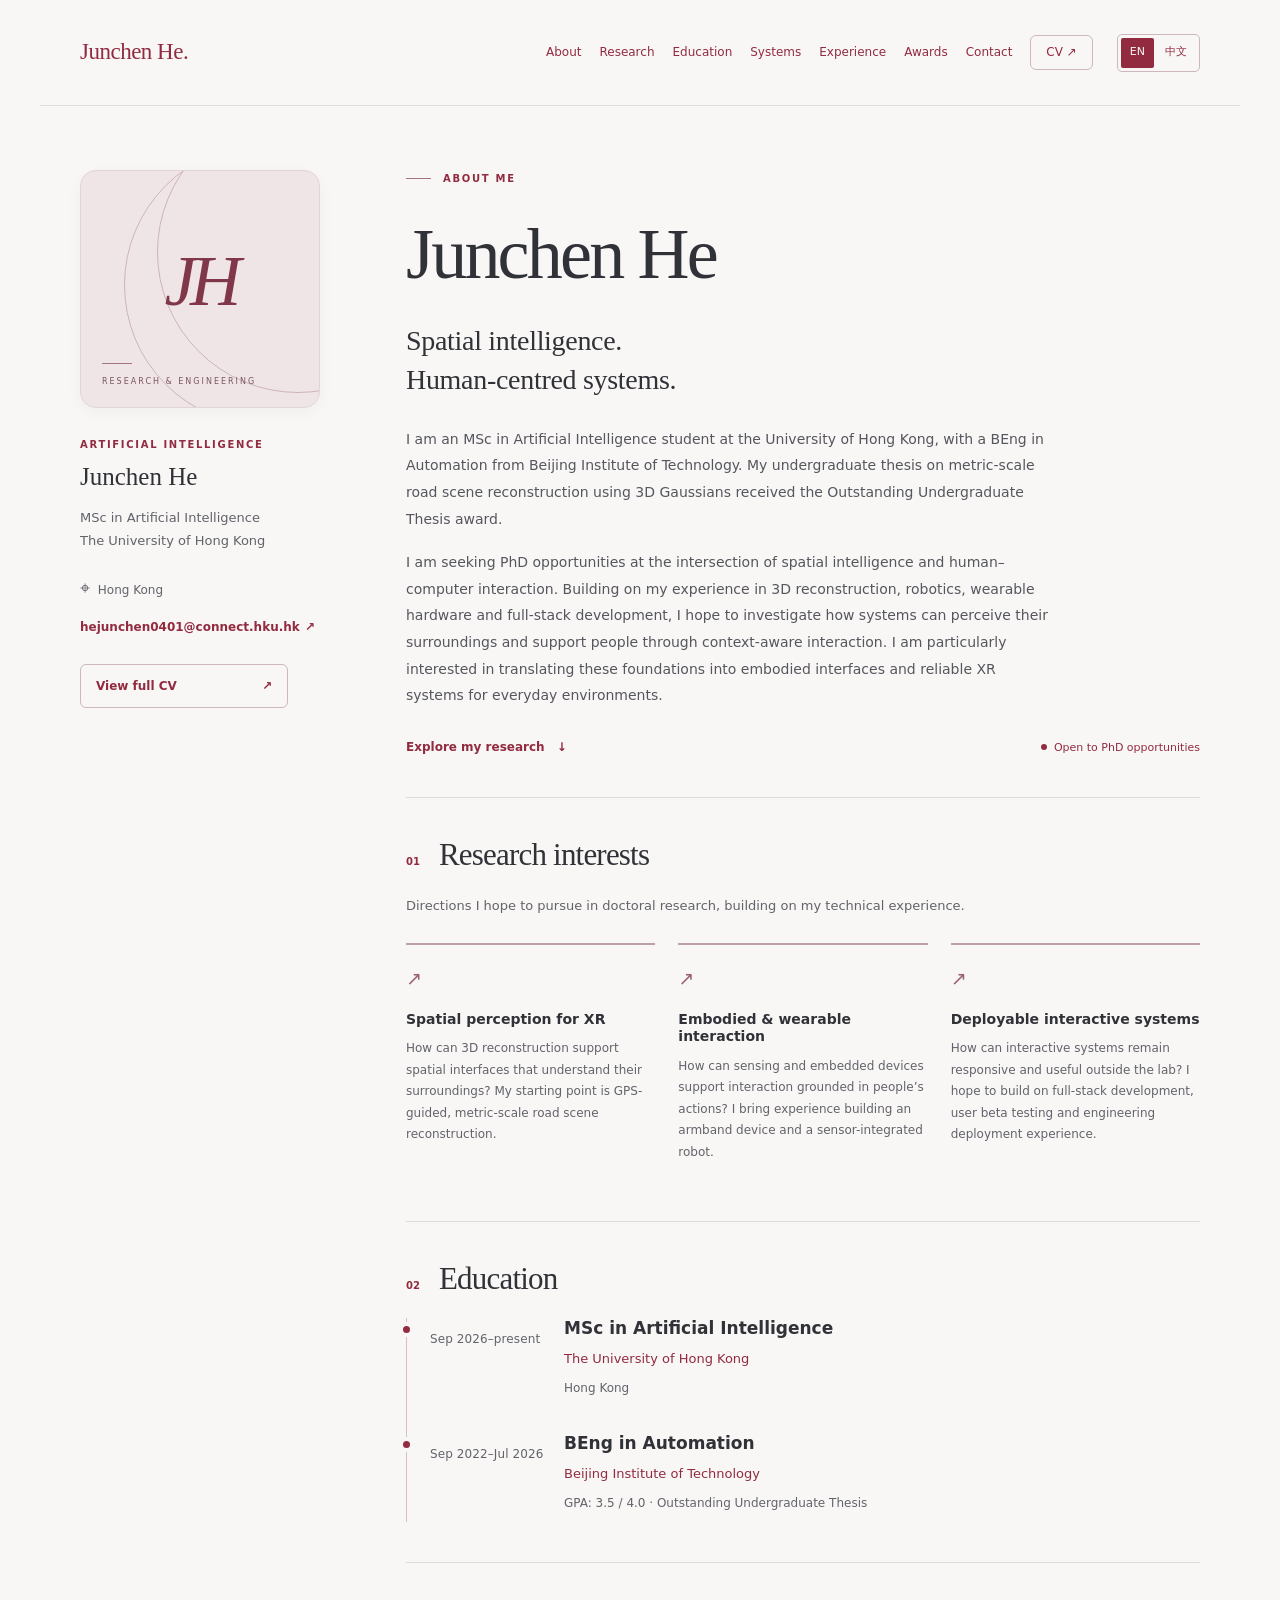
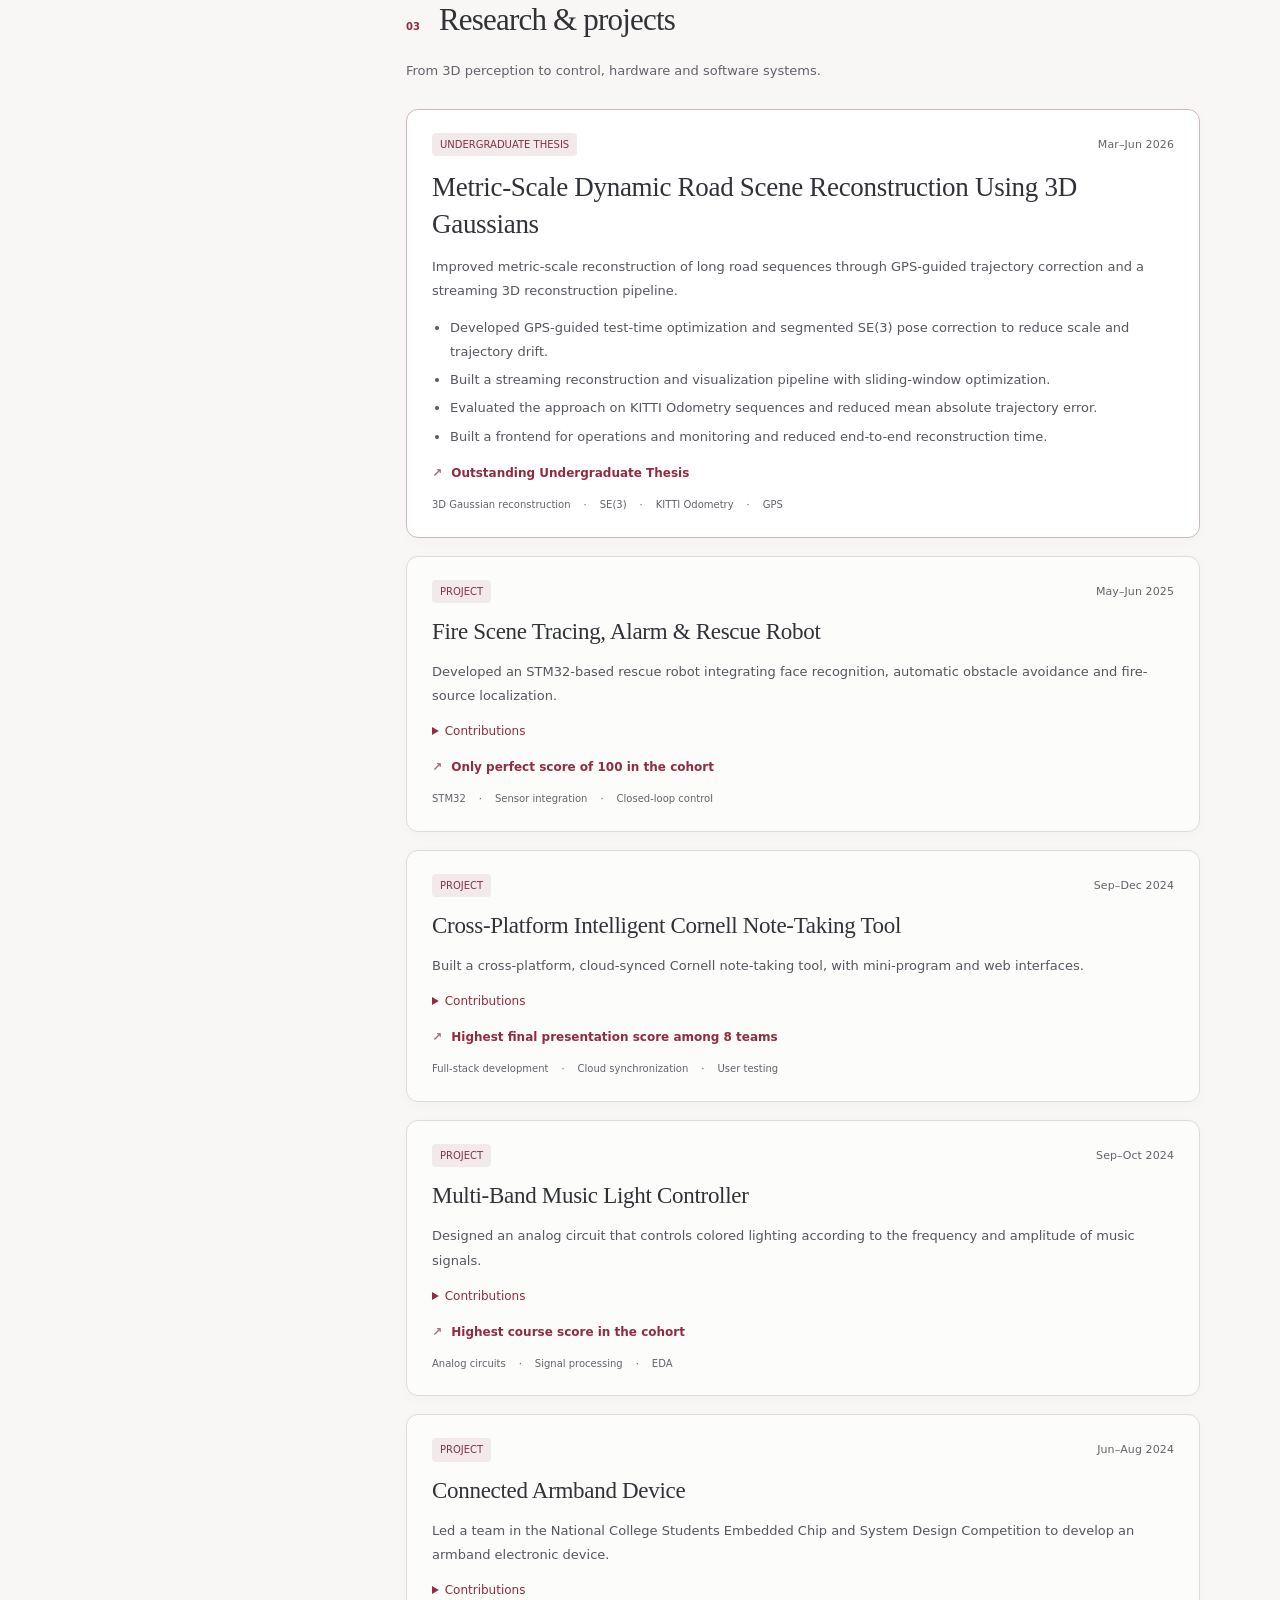
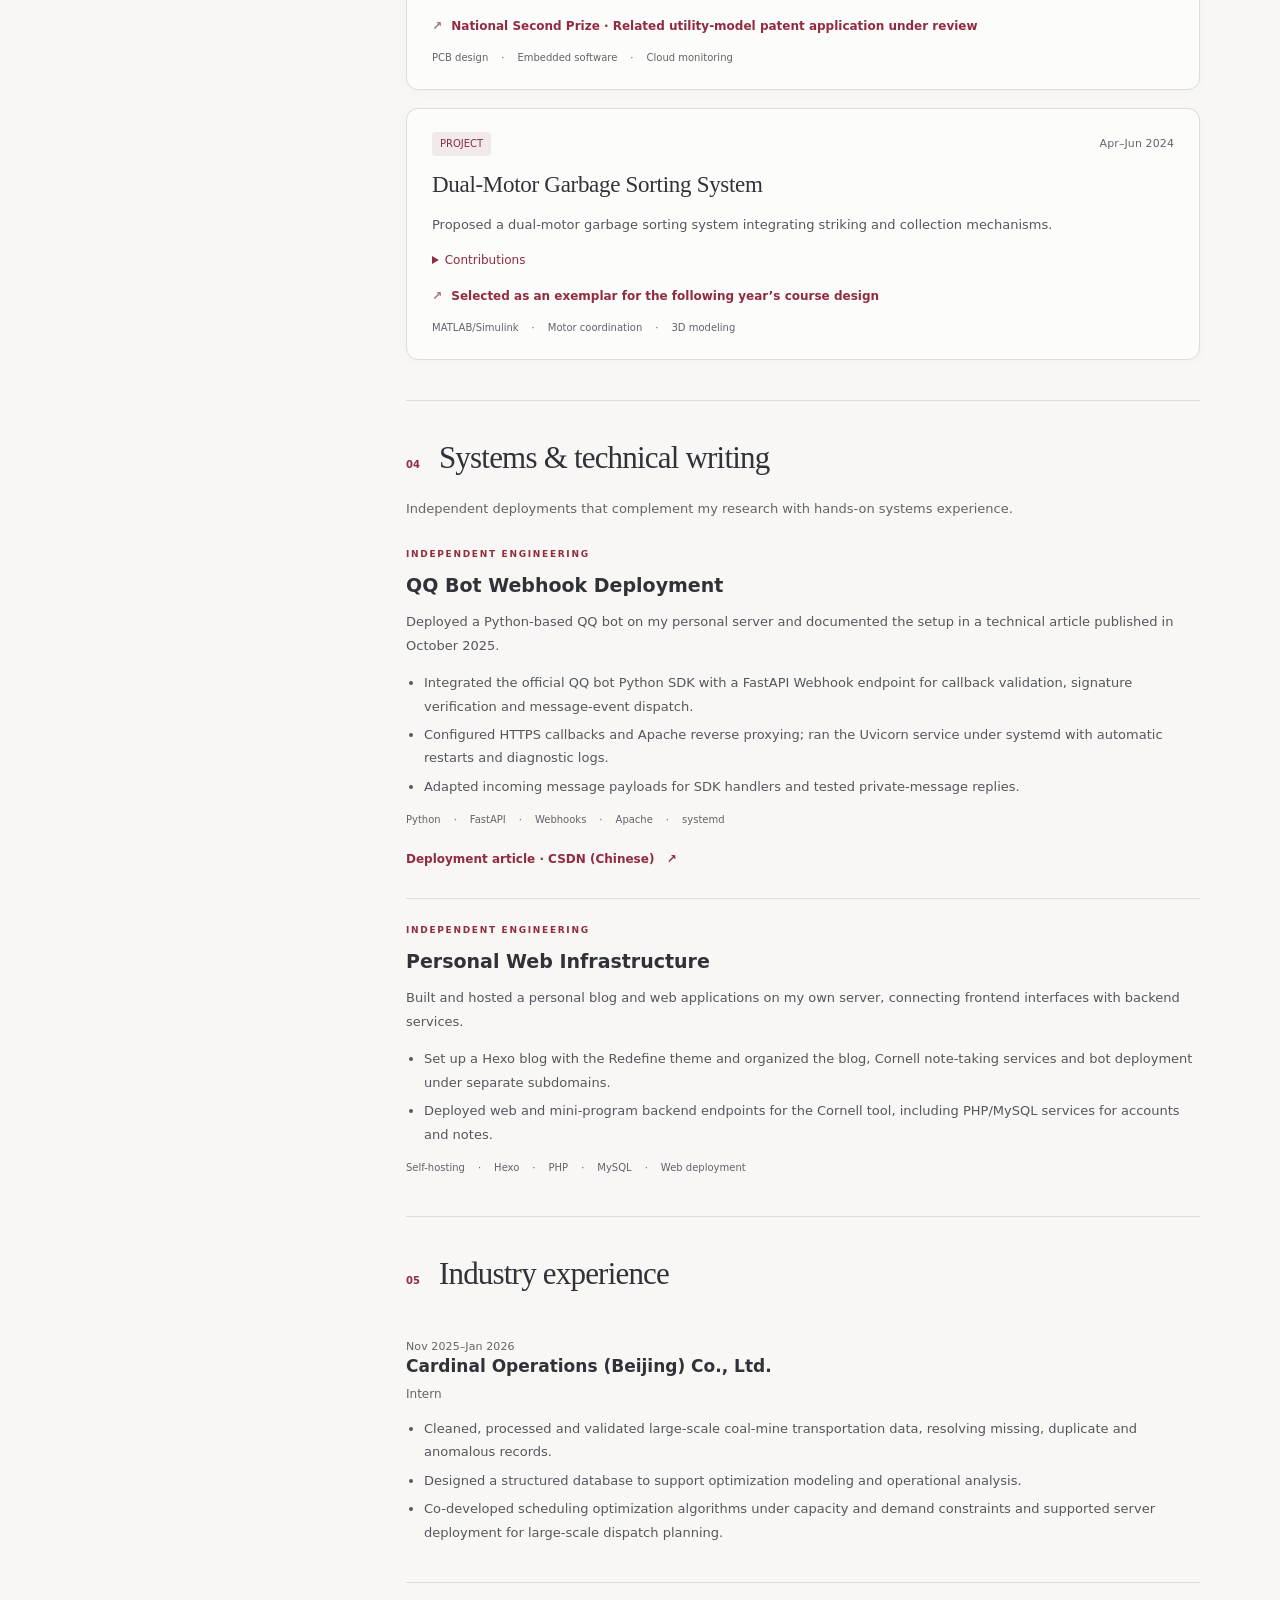
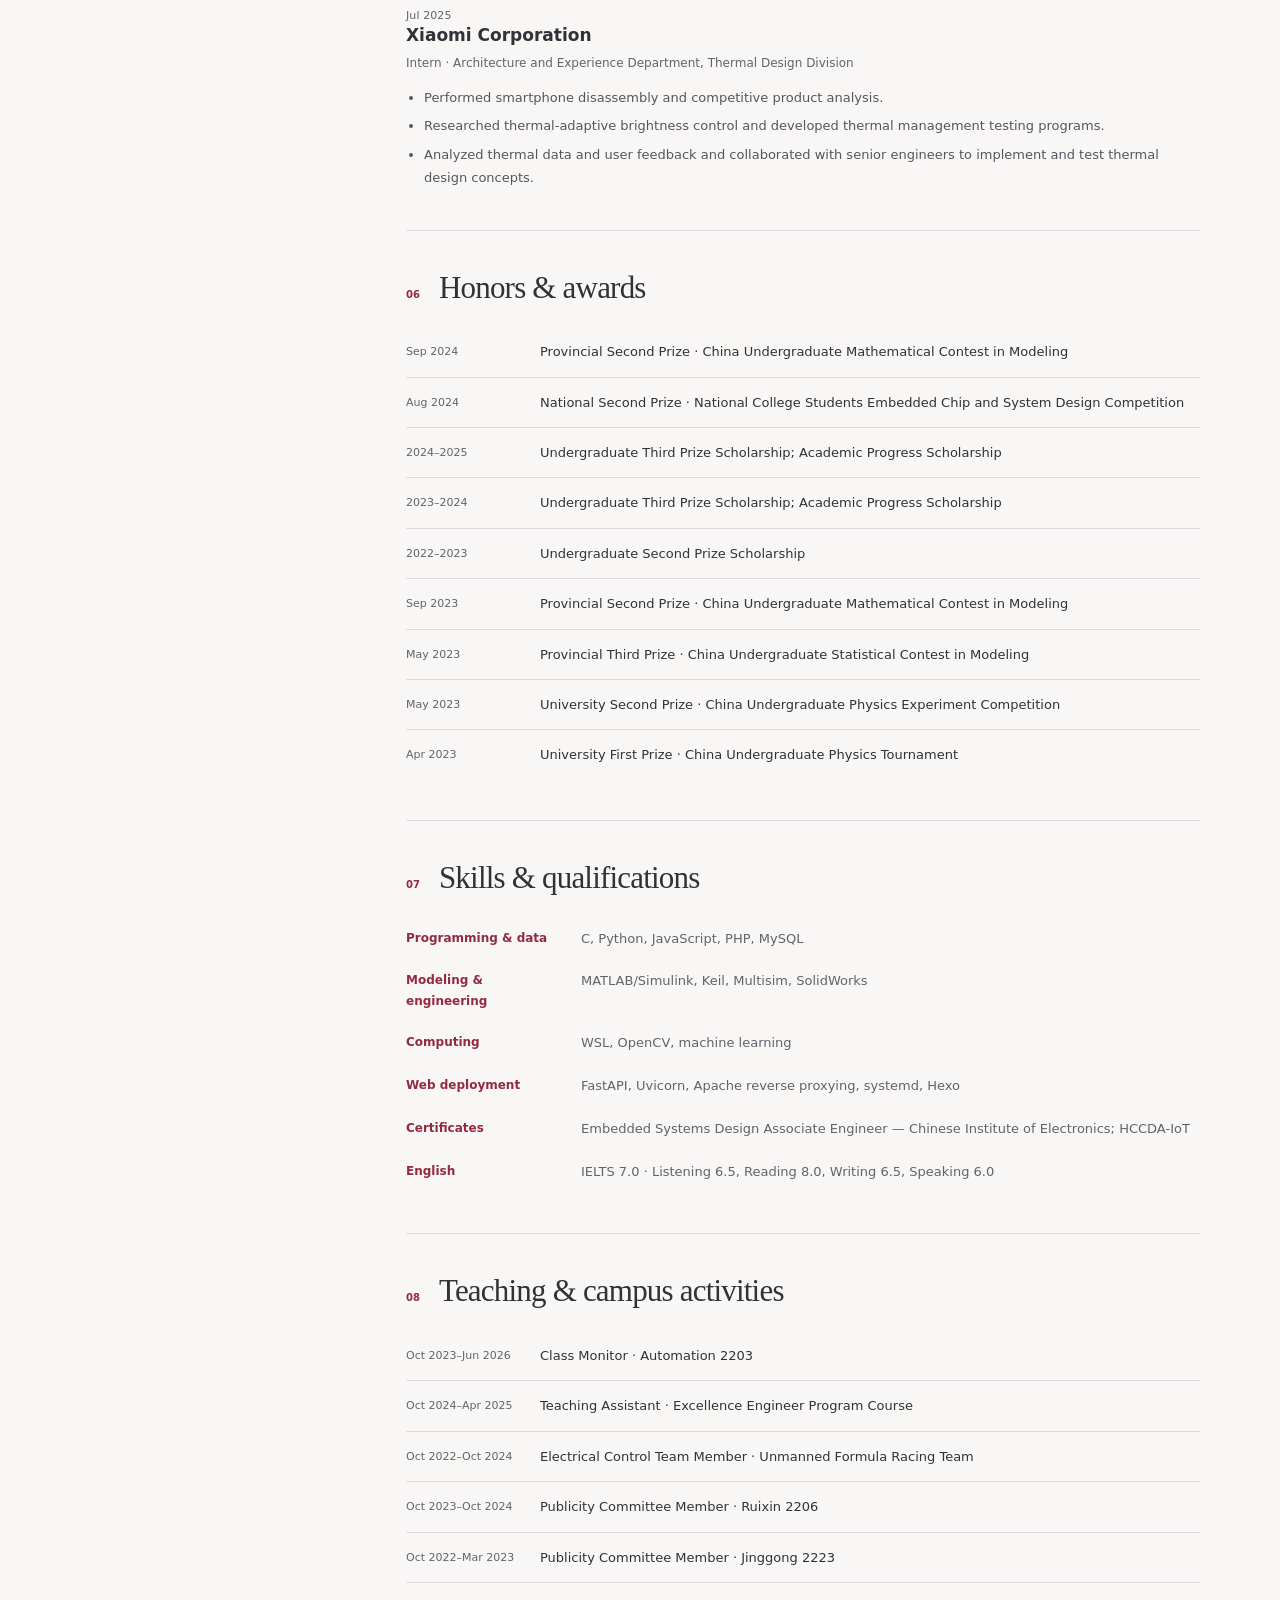
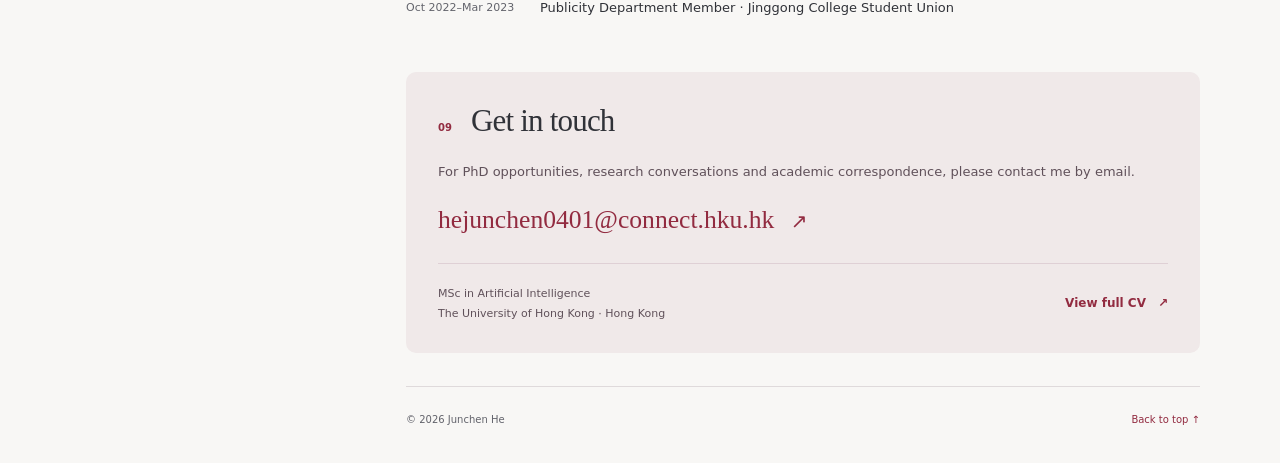
==== commit ef350d0c: "Refine academic profile and add server deployment experience" ====
--- a/index.html
+++ b/index.html
@@ -1,3 +1,3 @@
 <!doctype html>
-<html lang="en"><head><meta charset="utf-8"><meta name="viewport" content="width=device-width, initial-scale=1"><title>Junchen He · Research & Academic Profile</title><meta name="description" content="Junchen He, MSc in Artificial Intelligence student at HKU. Interested in spatial intelligence, embodied interaction and deployable interactive systems, with experience in 3D reconstruction and embedded engineering."><meta name="theme-color" content="#243e35"><link rel="icon" href="favicon.svg" type="image/svg+xml"><link rel="stylesheet" href="styles.css"><script defer src="content.js"></script><script defer src="render.js"></script><script defer src="site.js"></script></head>
-<body id="top" data-page="home"><a class="skip-link" href="#main">Skip to content</a><header class="site-header wrap"><div id="header-content"><a class="wordmark" href="#top">Junchen He<span class="wordmark-dot" aria-hidden="true">.</span></a><nav aria-label="Main navigation"><a href="#about">About</a><a href="#research">Research</a><a href="#education">Education</a><a href="#experience">Experience</a><a href="#awards">Awards</a><a href="#contact">Contact</a><a class="nav-cv" href="cv.html?lang=en">CV <span aria-hidden="true">↗</span></a></nav></div><div class="language-switch" role="group" aria-label="Language"><button type="button" data-language="en" aria-pressed="true" lang="en">EN</button><button type="button" data-language="zh" aria-pressed="false" lang="zh-CN">中文</button></div></header><span class="sr-only" id="language-status" role="status" aria-live="polite"></span><div class="layout wrap"><aside class="profile" id="profile" aria-label="Profile at a glance"><div class="monogram" aria-hidden="true"><span>JH</span><i></i><small>RESEARCH & ENGINEERING</small></div><p class="eyebrow">ARTIFICIAL INTELLIGENCE</p><p class="profile-name">Junchen He</p><p class="profile-role">MSc in Artificial Intelligence<br>The University of Hong Kong</p><p class="location"><span aria-hidden="true">⌖</span> Hong Kong</p><a class="text-link" href="mailto:hejunchen0401@connect.hku.hk">hejunchen0401@connect.hku.hk <span aria-hidden="true">↗</span></a><a class="button button-outline" href="cv.html?lang=en">View full CV <span aria-hidden="true">↗</span></a></aside><main id="main" tabindex="-1"><section class="intro" id="about" aria-labelledby="about-heading"><p class="eyebrow"><span class="tiny-rule" aria-hidden="true"></span>ABOUT ME</p><h1 id="about-heading">Junchen He</h1><p class="intro-line">Spatial intelligence.<br>Human-centred systems.</p><p>I am an MSc in Artificial Intelligence student at the University of Hong Kong, with a BEng in Automation from Beijing Institute of Technology. My undergraduate thesis on metric-scale road scene reconstruction using 3D Gaussians received the Outstanding Undergraduate Thesis award.</p><p>I am seeking PhD opportunities at the intersection of spatial intelligence and human–computer interaction. Building on my experience in 3D reconstruction, robotics, wearable hardware and full-stack development, I hope to investigate how systems can perceive their surroundings and support people through context-aware interaction. I am particularly interested in translating these foundations into embodied interfaces and reliable XR systems for everyday environments.</p><div class="intro-footer"><a class="text-link" href="#work">Explore my research <span aria-hidden="true">↓</span></a><span class="availability"><i aria-hidden="true"></i>Open to PhD opportunities</span></div></section><section class="section " id="research" aria-labelledby="research-heading"><div class="section-heading"><span class="section-number" aria-hidden="true">01</span><h2 id="research-heading">Research interests</h2></div><p class="section-lede">Directions I hope to pursue in doctoral research, building on my technical experience.</p><div class="interests"><article><span class="interest-marker" aria-hidden="true">↗</span><h3>Spatial perception for XR</h3><p>How can 3D reconstruction support spatial interfaces that understand their surroundings? My starting point is GPS-guided, metric-scale road scene reconstruction.</p></article><article><span class="interest-marker" aria-hidden="true">↗</span><h3>Embodied &amp; wearable interaction</h3><p>How can sensing and embedded devices support interaction grounded in people’s actions? I bring experience building an armband device and a sensor-integrated robot.</p></article><article><span class="interest-marker" aria-hidden="true">↗</span><h3>Deployable interactive systems</h3><p>How can interactive systems remain responsive and useful outside the lab? I hope to build on full-stack development, user beta testing and engineering deployment experience.</p></article></div></section><section class="section " id="education" aria-labelledby="education-heading"><div class="section-heading"><span class="section-number" aria-hidden="true">02</span><h2 id="education-heading">Education</h2></div><article class="education-entry"><p class="date">Sep 2026–present</p><div><h3>MSc in Artificial Intelligence</h3><p class="institution">The University of Hong Kong</p><p class="muted">Hong Kong</p></div></article><article class="education-entry"><p class="date">Sep 2022–Jul 2026</p><div><h3>BEng in Automation</h3><p class="institution">Beijing Institute of Technology</p><p class="muted">GPA: 3.5 / 4.0 · Outstanding Undergraduate Thesis</p></div></article></section><section class="section " id="work" aria-labelledby="work-heading"><div class="section-heading"><span class="section-number" aria-hidden="true">03</span><h2 id="work-heading">Research &amp; projects</h2></div><p class="section-lede">From 3D perception to control, hardware and software systems.</p><article class="work-entry featured-work"><div class="work-meta"><span class="tag">UNDERGRADUATE THESIS</span><span class="date">Mar–Jun 2026</span></div><h3 class="project-title">Metric-Scale Dynamic Road Scene Reconstruction Using 3D Gaussians</h3><p class="work-description">Improved metric-scale reconstruction of long road sequences through GPS-guided trajectory correction and a streaming 3D reconstruction pipeline.</p><ul class="contributions"><li>Developed GPS-guided test-time optimization and segmented SE(3) pose correction to reduce scale and trajectory drift.</li><li>Built a streaming reconstruction and visualization pipeline with sliding-window optimization.</li><li>Evaluated the approach on KITTI Odometry sequences and reduced mean absolute trajectory error.</li><li>Built a frontend for operations and monitoring and reduced end-to-end reconstruction time.</li></ul><p class="outcome"><span aria-hidden="true">↗</span> Outstanding Undergraduate Thesis</p><ul class="keywords"><li>3D Gaussian reconstruction</li><li>SE(3)</li><li>KITTI Odometry</li><li>GPS</li></ul></article><article class="work-entry"><div class="work-meta"><span class="tag">PROJECT</span><span class="date">May–Jun 2025</span></div><h3 class="project-title">Fire Scene Tracing, Alarm &amp; Rescue Robot</h3><p class="work-description">Developed an STM32-based rescue robot integrating face recognition, automatic obstacle avoidance and fire-source localization.</p><details><summary>Contributions</summary><ul class="contributions"><li>Coordinated project progress and task assignments; integrated sensors and co-designed the perception system.</li><li>Designed closed-loop motor control, path tracing and fire-source identification algorithms.</li><li>Produced demonstration videos to present the robot’s capabilities.</li></ul></details><p class="outcome"><span aria-hidden="true">↗</span> Only perfect score of 100 in the cohort</p><ul class="keywords"><li>STM32</li><li>Sensor integration</li><li>Closed-loop control</li></ul></article><article class="work-entry"><div class="work-meta"><span class="tag">PROJECT</span><span class="date">Sep–Dec 2024</span></div><h3 class="project-title">Cross-Platform Intelligent Cornell Note-Taking Tool</h3><p class="work-description">Built a cross-platform, cloud-synced Cornell note-taking tool, with mini-program and web interfaces.</p><details><summary>Contributions</summary><ul class="contributions"><li>Coordinated development and designed the server and database architecture for cloud synchronization.</li><li>Developed the mini-program frontend and backend and the web application backend.</li><li>Conducted user beta testing, managed quality iterations and presented the product at launch.</li></ul></details><p class="outcome"><span aria-hidden="true">↗</span> Highest final presentation score among 8 teams</p><ul class="keywords"><li>Full-stack development</li><li>Cloud synchronization</li><li>User testing</li></ul></article><article class="work-entry"><div class="work-meta"><span class="tag">PROJECT</span><span class="date">Sep–Oct 2024</span></div><h3 class="project-title">Multi-Band Music Light Controller</h3><p class="work-description">Designed an analog circuit that controls colored lighting according to the frequency and amplitude of music signals.</p><details><summary>Contributions</summary><ul class="contributions"><li>Used sixth-order filtering to separate low, mid and high-frequency bands, with precision rectification and amplification.</li><li>Implemented a 20 mV discrimination circuit and an AC-to-DC regulated power supply.</li><li>Validated the design through EDA simulation and physical circuit debugging.</li></ul></details><p class="outcome"><span aria-hidden="true">↗</span> Highest course score in the cohort</p><ul class="keywords"><li>Analog circuits</li><li>Signal processing</li><li>EDA</li></ul></article><article class="work-entry"><div class="work-meta"><span class="tag">PROJECT</span><span class="date">Jun–Aug 2024</span></div><h3 class="project-title">Connected Armband Device</h3><p class="work-description">Led a team in the National College Students Embedded Chip and System Design Competition to develop an armband electronic device.</p><details><summary>Contributions</summary><ul class="contributions"><li>Independently designed the PCB and developed embedded software for hardware compatibility.</li><li>Deployed a cloud monitoring system and built mini-program and web interfaces to display device information.</li></ul></details><p class="outcome"><span aria-hidden="true">↗</span> National Second Prize · Related utility-model patent application under review</p><ul class="keywords"><li>PCB design</li><li>Embedded software</li><li>Cloud monitoring</li></ul></article><article class="work-entry"><div class="work-meta"><span class="tag">PROJECT</span><span class="date">Apr–Jun 2024</span></div><h3 class="project-title">Dual-Motor Garbage Sorting System</h3><p class="work-description">Proposed a dual-motor garbage sorting system integrating striking and collection mechanisms.</p><details><summary>Contributions</summary><ul class="contributions"><li>Led MATLAB/Simulink modeling and algorithm validation and designed dual-motor coordination.</li><li>Created a 3D sorting-turntable model and produced project demonstration videos.</li></ul></details><p class="outcome"><span aria-hidden="true">↗</span> Selected as an exemplar for the following year’s course design</p><ul class="keywords"><li>MATLAB/Simulink</li><li>Motor coordination</li><li>3D modeling</li></ul></article></section><section class="section " id="experience" aria-labelledby="experience-heading"><div class="section-heading"><span class="section-number" aria-hidden="true">04</span><h2 id="experience-heading">Industry experience</h2></div><article class="work-entry"><div class="work-meta"><span class="date">Nov 2025–Jan 2026</span></div><h3>Cardinal Operations (Beijing) Co., Ltd.</h3><p class="muted role-label">Intern</p><ul class="contributions"><li>Cleaned, processed and validated large-scale coal-mine transportation data, resolving missing, duplicate and anomalous records.</li><li>Designed a structured database to support optimization modeling and operational analysis.</li><li>Co-developed scheduling optimization algorithms under capacity and demand constraints and supported server deployment for large-scale dispatch planning.</li></ul></article><article class="work-entry"><div class="work-meta"><span class="date">Jul 2025</span></div><h3>Xiaomi Corporation</h3><p class="muted role-label">Intern · Architecture and Experience Department, Thermal Design Division</p><ul class="contributions"><li>Performed smartphone disassembly and competitive product analysis.</li><li>Researched thermal-adaptive brightness control and developed thermal management testing programs.</li><li>Analyzed thermal data and user feedback and collaborated with senior engineers to implement and test thermal design concepts.</li></ul></article></section><section class="section " id="awards" aria-labelledby="awards-heading"><div class="section-heading"><span class="section-number" aria-hidden="true">05</span><h2 id="awards-heading">Honors &amp; awards</h2></div><dl class="record-list"><div><dt>Sep 2024</dt><dd>Provincial Second Prize · China Undergraduate Mathematical Contest in Modeling</dd></div><div><dt>Aug 2024</dt><dd>National Second Prize · National College Students Embedded Chip and System Design Competition</dd></div><div><dt>2024–2025</dt><dd>Undergraduate Third Prize Scholarship; Academic Progress Scholarship</dd></div><div><dt>2023–2024</dt><dd>Undergraduate Third Prize Scholarship; Academic Progress Scholarship</dd></div><div><dt>2022–2023</dt><dd>Undergraduate Second Prize Scholarship</dd></div><div><dt>Sep 2023</dt><dd>Provincial Second Prize · China Undergraduate Mathematical Contest in Modeling</dd></div><div><dt>May 2023</dt><dd>Provincial Third Prize · China Undergraduate Statistical Contest in Modeling</dd></div><div><dt>May 2023</dt><dd>University Second Prize · China Undergraduate Physics Experiment Competition</dd></div><div><dt>Apr 2023</dt><dd>University First Prize · China Undergraduate Physics Tournament</dd></div></dl></section><section class="section " id="skills" aria-labelledby="skills-heading"><div class="section-heading"><span class="section-number" aria-hidden="true">06</span><h2 id="skills-heading">Skills &amp; qualifications</h2></div><dl class="skill-list"><div><dt>Programming &amp; data</dt><dd>C, Python, JavaScript, PHP, MySQL</dd></div><div><dt>Modeling &amp; engineering</dt><dd>MATLAB/Simulink, Keil, Multisim, SolidWorks</dd></div><div><dt>Computing</dt><dd>WSL, OpenCV, machine learning</dd></div><div><dt>Certificates</dt><dd>Embedded Systems Design Associate Engineer — Chinese Institute of Electronics; HCCDA-IoT</dd></div><div><dt>English</dt><dd>IELTS 7.0 · Listening 6.5, Reading 8.0, Writing 6.5, Speaking 6.0</dd></div></dl></section><section class="section " id="service" aria-labelledby="service-heading"><div class="section-heading"><span class="section-number" aria-hidden="true">07</span><h2 id="service-heading">Teaching &amp; campus activities</h2></div><dl class="record-list"><div><dt>Oct 2023–Jun 2026</dt><dd>Class Monitor · Automation 2203</dd></div><div><dt>Oct 2024–Apr 2025</dt><dd>Teaching Assistant · Excellence Engineer Program Course</dd></div><div><dt>Oct 2022–Oct 2024</dt><dd>Electrical Control Team Member · Unmanned Formula Racing Team</dd></div><div><dt>Oct 2023–Oct 2024</dt><dd>Publicity Committee Member · Ruixin 2206</dd></div><div><dt>Oct 2022–Mar 2023</dt><dd>Publicity Committee Member · Jinggong 2223</dd></div><div><dt>Oct 2022–Mar 2023</dt><dd>Publicity Department Member · Jinggong College Student Union</dd></div></dl></section><section class="section contact" id="contact" aria-labelledby="contact-heading"><div class="section-heading"><span class="section-number" aria-hidden="true">08</span><h2 id="contact-heading">Get in touch</h2></div><p>For PhD opportunities, research conversations and academic correspondence, please contact me by email.</p><a class="contact-email" href="mailto:hejunchen0401@connect.hku.hk">hejunchen0401@connect.hku.hk <span aria-hidden="true">↗</span></a><div class="contact-details"><p>MSc in Artificial Intelligence<br>The University of Hong Kong · Hong Kong</p><a class="text-link" href="cv.html?lang=en">View full CV <span aria-hidden="true">↗</span></a></div></section><footer><span>© 2026 Junchen He</span><a href="#top">Back to top ↑</a></footer></main></div></body></html>
+<html lang="en"><head><meta charset="utf-8"><meta name="viewport" content="width=device-width, initial-scale=1"><title>Junchen He · Research & Academic Profile</title><meta name="description" content="Junchen He, MSc in Artificial Intelligence student at HKU. Interested in spatial intelligence, embodied interaction and deployable interactive systems, with experience in 3D reconstruction and embedded engineering."><meta name="theme-color" content="#922b40"><link rel="icon" href="favicon.svg" type="image/svg+xml"><link rel="stylesheet" href="styles.css"><script defer src="content.js"></script><script defer src="render.js"></script><script defer src="site.js"></script></head>
+<body id="top" data-page="home"><a class="skip-link" href="#main">Skip to content</a><header class="site-header wrap"><div id="header-content"><a class="wordmark" href="#top">Junchen He<span class="wordmark-dot" aria-hidden="true">.</span></a><nav aria-label="Main navigation"><a href="#about">About</a><a href="#research">Research</a><a href="#education">Education</a><a href="#systems">Systems</a><a href="#experience">Experience</a><a href="#awards">Awards</a><a href="#contact">Contact</a><a class="nav-cv" href="cv.html?lang=en">CV <span aria-hidden="true">↗</span></a></nav></div><div class="language-switch" role="group" aria-label="Language"><button type="button" data-language="en" aria-pressed="true" lang="en">EN</button><button type="button" data-language="zh" aria-pressed="false" lang="zh-CN">中文</button></div></header><span class="sr-only" id="language-status" role="status" aria-live="polite"></span><div class="layout wrap"><aside class="profile" id="profile" aria-label="Profile at a glance"><div class="monogram" aria-hidden="true"><span>JH</span><i></i><small>RESEARCH & ENGINEERING</small></div><p class="eyebrow">ARTIFICIAL INTELLIGENCE</p><p class="profile-name">Junchen He</p><p class="profile-role">MSc in Artificial Intelligence<br>The University of Hong Kong</p><p class="location"><span aria-hidden="true">⌖</span> Hong Kong</p><a class="text-link" href="mailto:hejunchen0401@connect.hku.hk">hejunchen0401@connect.hku.hk <span aria-hidden="true">↗</span></a><a class="button button-outline" href="cv.html?lang=en">View full CV <span aria-hidden="true">↗</span></a></aside><main id="main" tabindex="-1"><section class="intro" id="about" aria-labelledby="about-heading"><p class="eyebrow"><span class="tiny-rule" aria-hidden="true"></span>ABOUT ME</p><h1 id="about-heading">Junchen He</h1><p class="intro-line">Spatial intelligence.<br>Human-centred systems.</p><p>I am an MSc in Artificial Intelligence student at the University of Hong Kong, with a BEng in Automation from Beijing Institute of Technology. My undergraduate thesis on metric-scale road scene reconstruction using 3D Gaussians received the Outstanding Undergraduate Thesis award.</p><p>I am seeking PhD opportunities at the intersection of spatial intelligence and human–computer interaction. Building on my experience in 3D reconstruction, robotics, wearable hardware and full-stack development, I hope to investigate how systems can perceive their surroundings and support people through context-aware interaction. I am particularly interested in translating these foundations into embodied interfaces and reliable XR systems for everyday environments.</p><div class="intro-footer"><a class="text-link" href="#work">Explore my research <span aria-hidden="true">↓</span></a><span class="availability"><i aria-hidden="true"></i>Open to PhD opportunities</span></div></section><section class="section " id="research" aria-labelledby="research-heading"><div class="section-heading"><span class="section-number" aria-hidden="true">01</span><h2 id="research-heading">Research interests</h2></div><p class="section-lede">Directions I hope to pursue in doctoral research, building on my technical experience.</p><div class="interests"><article><span class="interest-marker" aria-hidden="true">↗</span><h3>Spatial perception for XR</h3><p>How can 3D reconstruction support spatial interfaces that understand their surroundings? My starting point is GPS-guided, metric-scale road scene reconstruction.</p></article><article><span class="interest-marker" aria-hidden="true">↗</span><h3>Embodied &amp; wearable interaction</h3><p>How can sensing and embedded devices support interaction grounded in people’s actions? I bring experience building an armband device and a sensor-integrated robot.</p></article><article><span class="interest-marker" aria-hidden="true">↗</span><h3>Deployable interactive systems</h3><p>How can interactive systems remain responsive and useful outside the lab? I hope to build on full-stack development, user beta testing and engineering deployment experience.</p></article></div></section><section class="section " id="education" aria-labelledby="education-heading"><div class="section-heading"><span class="section-number" aria-hidden="true">02</span><h2 id="education-heading">Education</h2></div><article class="education-entry"><p class="date">Sep 2026–present</p><div><h3>MSc in Artificial Intelligence</h3><p class="institution">The University of Hong Kong</p><p class="muted">Hong Kong</p></div></article><article class="education-entry"><p class="date">Sep 2022–Jul 2026</p><div><h3>BEng in Automation</h3><p class="institution">Beijing Institute of Technology</p><p class="muted">GPA: 3.5 / 4.0 · Outstanding Undergraduate Thesis</p></div></article></section><section class="section " id="work" aria-labelledby="work-heading"><div class="section-heading"><span class="section-number" aria-hidden="true">03</span><h2 id="work-heading">Research &amp; projects</h2></div><p class="section-lede">From 3D perception to control, hardware and software systems.</p><div class="project-list"><article class="work-entry featured-work"><div class="work-meta"><span class="tag">UNDERGRADUATE THESIS</span><span class="date">Mar–Jun 2026</span></div><h3 class="project-title">Metric-Scale Dynamic Road Scene Reconstruction Using 3D Gaussians</h3><p class="work-description">Improved metric-scale reconstruction of long road sequences through GPS-guided trajectory correction and a streaming 3D reconstruction pipeline.</p><ul class="contributions"><li>Developed GPS-guided test-time optimization and segmented SE(3) pose correction to reduce scale and trajectory drift.</li><li>Built a streaming reconstruction and visualization pipeline with sliding-window optimization.</li><li>Evaluated the approach on KITTI Odometry sequences and reduced mean absolute trajectory error.</li><li>Built a frontend for operations and monitoring and reduced end-to-end reconstruction time.</li></ul><p class="outcome"><span aria-hidden="true">↗</span> Outstanding Undergraduate Thesis</p><ul class="keywords"><li>3D Gaussian reconstruction</li><li>SE(3)</li><li>KITTI Odometry</li><li>GPS</li></ul></article><article class="work-entry"><div class="work-meta"><span class="tag">PROJECT</span><span class="date">May–Jun 2025</span></div><h3 class="project-title">Fire Scene Tracing, Alarm &amp; Rescue Robot</h3><p class="work-description">Developed an STM32-based rescue robot integrating face recognition, automatic obstacle avoidance and fire-source localization.</p><details><summary>Contributions</summary><ul class="contributions"><li>Coordinated project progress and task assignments; integrated sensors and co-designed the perception system.</li><li>Designed closed-loop motor control, path tracing and fire-source identification algorithms.</li><li>Produced demonstration videos to present the robot’s capabilities.</li></ul></details><p class="outcome"><span aria-hidden="true">↗</span> Only perfect score of 100 in the cohort</p><ul class="keywords"><li>STM32</li><li>Sensor integration</li><li>Closed-loop control</li></ul></article><article class="work-entry"><div class="work-meta"><span class="tag">PROJECT</span><span class="date">Sep–Dec 2024</span></div><h3 class="project-title">Cross-Platform Intelligent Cornell Note-Taking Tool</h3><p class="work-description">Built a cross-platform, cloud-synced Cornell note-taking tool, with mini-program and web interfaces.</p><details><summary>Contributions</summary><ul class="contributions"><li>Coordinated development and designed the server and database architecture for cloud synchronization.</li><li>Developed the mini-program frontend and backend and the web application backend.</li><li>Conducted user beta testing, managed quality iterations and presented the product at launch.</li></ul></details><p class="outcome"><span aria-hidden="true">↗</span> Highest final presentation score among 8 teams</p><ul class="keywords"><li>Full-stack development</li><li>Cloud synchronization</li><li>User testing</li></ul></article><article class="work-entry"><div class="work-meta"><span class="tag">PROJECT</span><span class="date">Sep–Oct 2024</span></div><h3 class="project-title">Multi-Band Music Light Controller</h3><p class="work-description">Designed an analog circuit that controls colored lighting according to the frequency and amplitude of music signals.</p><details><summary>Contributions</summary><ul class="contributions"><li>Used sixth-order filtering to separate low, mid and high-frequency bands, with precision rectification and amplification.</li><li>Implemented a 20 mV discrimination circuit and an AC-to-DC regulated power supply.</li><li>Validated the design through EDA simulation and physical circuit debugging.</li></ul></details><p class="outcome"><span aria-hidden="true">↗</span> Highest course score in the cohort</p><ul class="keywords"><li>Analog circuits</li><li>Signal processing</li><li>EDA</li></ul></article><article class="work-entry"><div class="work-meta"><span class="tag">PROJECT</span><span class="date">Jun–Aug 2024</span></div><h3 class="project-title">Connected Armband Device</h3><p class="work-description">Led a team in the National College Students Embedded Chip and System Design Competition to develop an armband electronic device.</p><details><summary>Contributions</summary><ul class="contributions"><li>Independently designed the PCB and developed embedded software for hardware compatibility.</li><li>Deployed a cloud monitoring system and built mini-program and web interfaces to display device information.</li></ul></details><p class="outcome"><span aria-hidden="true">↗</span> National Second Prize · Related utility-model patent application under review</p><ul class="keywords"><li>PCB design</li><li>Embedded software</li><li>Cloud monitoring</li></ul></article><article class="work-entry"><div class="work-meta"><span class="tag">PROJECT</span><span class="date">Apr–Jun 2024</span></div><h3 class="project-title">Dual-Motor Garbage Sorting System</h3><p class="work-description">Proposed a dual-motor garbage sorting system integrating striking and collection mechanisms.</p><details><summary>Contributions</summary><ul class="contributions"><li>Led MATLAB/Simulink modeling and algorithm validation and designed dual-motor coordination.</li><li>Created a 3D sorting-turntable model and produced project demonstration videos.</li></ul></details><p class="outcome"><span aria-hidden="true">↗</span> Selected as an exemplar for the following year’s course design</p><ul class="keywords"><li>MATLAB/Simulink</li><li>Motor coordination</li><li>3D modeling</li></ul></article></div></section><section class="section " id="systems" aria-labelledby="systems-heading"><div class="section-heading"><span class="section-number" aria-hidden="true">04</span><h2 id="systems-heading">Systems &amp; technical writing</h2></div><p class="section-lede">Independent deployments that complement my research with hands-on systems experience.</p><div class="system-list"><article class="system-entry"><p class="eyebrow">INDEPENDENT ENGINEERING</p><h3>QQ Bot Webhook Deployment</h3><p class="work-description">Deployed a Python-based QQ bot on my personal server and documented the setup in a technical article published in October 2025.</p><ul class="contributions"><li>Integrated the official QQ bot Python SDK with a FastAPI Webhook endpoint for callback validation, signature verification and message-event dispatch.</li><li>Configured HTTPS callbacks and Apache reverse proxying; ran the Uvicorn service under systemd with automatic restarts and diagnostic logs.</li><li>Adapted incoming message payloads for SDK handlers and tested private-message replies.</li></ul><ul class="keywords"><li>Python</li><li>FastAPI</li><li>Webhooks</li><li>Apache</li><li>systemd</li></ul><div class="resource-links"><a class="text-link" href="https://blog.csdn.net/weixin_72479216/article/details/153705092">Deployment article · CSDN (Chinese) <span aria-hidden="true">↗</span></a></div></article><article class="system-entry"><p class="eyebrow">INDEPENDENT ENGINEERING</p><h3>Personal Web Infrastructure</h3><p class="work-description">Built and hosted a personal blog and web applications on my own server, connecting frontend interfaces with backend services.</p><ul class="contributions"><li>Set up a Hexo blog with the Redefine theme and organized the blog, Cornell note-taking services and bot deployment under separate subdomains.</li><li>Deployed web and mini-program backend endpoints for the Cornell tool, including PHP/MySQL services for accounts and notes.</li></ul><ul class="keywords"><li>Self-hosting</li><li>Hexo</li><li>PHP</li><li>MySQL</li><li>Web deployment</li></ul></article></div></section><section class="section " id="experience" aria-labelledby="experience-heading"><div class="section-heading"><span class="section-number" aria-hidden="true">05</span><h2 id="experience-heading">Industry experience</h2></div><article class="work-entry"><div class="work-meta"><span class="date">Nov 2025–Jan 2026</span></div><h3>Cardinal Operations (Beijing) Co., Ltd.</h3><p class="muted role-label">Intern</p><ul class="contributions"><li>Cleaned, processed and validated large-scale coal-mine transportation data, resolving missing, duplicate and anomalous records.</li><li>Designed a structured database to support optimization modeling and operational analysis.</li><li>Co-developed scheduling optimization algorithms under capacity and demand constraints and supported server deployment for large-scale dispatch planning.</li></ul></article><article class="work-entry"><div class="work-meta"><span class="date">Jul 2025</span></div><h3>Xiaomi Corporation</h3><p class="muted role-label">Intern · Architecture and Experience Department, Thermal Design Division</p><ul class="contributions"><li>Performed smartphone disassembly and competitive product analysis.</li><li>Researched thermal-adaptive brightness control and developed thermal management testing programs.</li><li>Analyzed thermal data and user feedback and collaborated with senior engineers to implement and test thermal design concepts.</li></ul></article></section><section class="section " id="awards" aria-labelledby="awards-heading"><div class="section-heading"><span class="section-number" aria-hidden="true">06</span><h2 id="awards-heading">Honors &amp; awards</h2></div><dl class="record-list"><div><dt>Sep 2024</dt><dd>Provincial Second Prize · China Undergraduate Mathematical Contest in Modeling</dd></div><div><dt>Aug 2024</dt><dd>National Second Prize · National College Students Embedded Chip and System Design Competition</dd></div><div><dt>2024–2025</dt><dd>Undergraduate Third Prize Scholarship; Academic Progress Scholarship</dd></div><div><dt>2023–2024</dt><dd>Undergraduate Third Prize Scholarship; Academic Progress Scholarship</dd></div><div><dt>2022–2023</dt><dd>Undergraduate Second Prize Scholarship</dd></div><div><dt>Sep 2023</dt><dd>Provincial Second Prize · China Undergraduate Mathematical Contest in Modeling</dd></div><div><dt>May 2023</dt><dd>Provincial Third Prize · China Undergraduate Statistical Contest in Modeling</dd></div><div><dt>May 2023</dt><dd>University Second Prize · China Undergraduate Physics Experiment Competition</dd></div><div><dt>Apr 2023</dt><dd>University First Prize · China Undergraduate Physics Tournament</dd></div></dl></section><section class="section " id="skills" aria-labelledby="skills-heading"><div class="section-heading"><span class="section-number" aria-hidden="true">07</span><h2 id="skills-heading">Skills &amp; qualifications</h2></div><dl class="skill-list"><div><dt>Programming &amp; data</dt><dd>C, Python, JavaScript, PHP, MySQL</dd></div><div><dt>Modeling &amp; engineering</dt><dd>MATLAB/Simulink, Keil, Multisim, SolidWorks</dd></div><div><dt>Computing</dt><dd>WSL, OpenCV, machine learning</dd></div><div><dt>Web deployment</dt><dd>FastAPI, Uvicorn, Apache reverse proxying, systemd, Hexo</dd></div><div><dt>Certificates</dt><dd>Embedded Systems Design Associate Engineer — Chinese Institute of Electronics; HCCDA-IoT</dd></div><div><dt>English</dt><dd>IELTS 7.0 · Listening 6.5, Reading 8.0, Writing 6.5, Speaking 6.0</dd></div></dl></section><section class="section " id="service" aria-labelledby="service-heading"><div class="section-heading"><span class="section-number" aria-hidden="true">08</span><h2 id="service-heading">Teaching &amp; campus activities</h2></div><dl class="record-list"><div><dt>Oct 2023–Jun 2026</dt><dd>Class Monitor · Automation 2203</dd></div><div><dt>Oct 2024–Apr 2025</dt><dd>Teaching Assistant · Excellence Engineer Program Course</dd></div><div><dt>Oct 2022–Oct 2024</dt><dd>Electrical Control Team Member · Unmanned Formula Racing Team</dd></div><div><dt>Oct 2023–Oct 2024</dt><dd>Publicity Committee Member · Ruixin 2206</dd></div><div><dt>Oct 2022–Mar 2023</dt><dd>Publicity Committee Member · Jinggong 2223</dd></div><div><dt>Oct 2022–Mar 2023</dt><dd>Publicity Department Member · Jinggong College Student Union</dd></div></dl></section><section class="section contact" id="contact" aria-labelledby="contact-heading"><div class="section-heading"><span class="section-number" aria-hidden="true">09</span><h2 id="contact-heading">Get in touch</h2></div><p>For PhD opportunities, research conversations and academic correspondence, please contact me by email.</p><a class="contact-email" href="mailto:hejunchen0401@connect.hku.hk">hejunchen0401@connect.hku.hk <span aria-hidden="true">↗</span></a><div class="contact-details"><p>MSc in Artificial Intelligence<br>The University of Hong Kong · Hong Kong</p><a class="text-link" href="cv.html?lang=en">View full CV <span aria-hidden="true">↗</span></a></div></section><footer><span>© 2026 Junchen He</span><a href="#top">Back to top ↑</a></footer></main></div></body></html>
--- a/styles.css
+++ b/styles.css
@@ -37,3 +37,25 @@
 @media(max-width:760px){.site-header{display:flex;position:relative;align-items:flex-start}#header-content{display:block}.site-header .language-switch{position:absolute;right:28px;top:20px}.wordmark{padding-right:100px}.site-header nav{padding-right:0}.layout{padding-top:28px}.profile .profile-role{font-size:12px}.profile>.text-link{font-size:12px}.profile>.button{min-height:44px}.intro-line{font-size:27px}.record-list>div{grid-template-columns:1fr;gap:3px;padding:13px 0}.skill-list>div{grid-template-columns:1fr;gap:3px;padding:9px 0}.work-meta{align-items:flex-start}.work-meta .date{text-align:right;flex-shrink:0}.featured-work .project-title{font-size:25px}.contact-details .text-link{margin-top:16px}.cv-tools{flex-wrap:wrap;gap:15px}.cv-actions{flex-wrap:wrap;gap:12px}.cv-actions #print-cv{font-size:12px}.cv-header h1{font-size:39px}}
 @media(max-width:380px){.site-header .language-switch{right:20px}.intro-line{font-size:25px}.language-switch button{padding:5px 8px}.contact-email{font-size:16px}}
 @media print{.cv-section{break-inside:auto}.cv-section>h2{break-after:avoid}.cv-header,.cv-section .work-entry,.education-entry,.record-list>div,.skill-list>div{break-inside:avoid}.cv-section .work-entry{padding:11px 0}.cv-section .contributions{font-size:10.5px;line-height:1.55}.cv-section .work-entry .work-description,.cv-section .work-entry .outcome{font-size:11px}.cv-section .keywords{font-size:9px}.cv-section{margin:20px 0}.cv-section h2{font-size:21px}.cv-section .record-list>div{padding:5px 0}.cv-tools,.language-switch,.sr-only{display:none!important}.cv-header h1{font-size:36px}.cv-wrap{margin:0;padding:0}.cv-section .work-entry .project-title{break-after:avoid}.cv-section .work-entry p,.cv-section .work-entry li{orphans:2;widows:2}}
+
+/* Independently styled refinement inspired by the former Hexo/Redefine site:
+   restrained burgundy accents, rounded surfaces and an education timeline. */
+:root{--paper:#f8f7f5;--ink:#303238;--green:#922b40;--muted:#62636b;--line:#dfdadb;--soft:#f2e9eb}
+a:hover{color:#6d1f30}.wordmark-dot,.section-number{color:var(--green)}
+::selection{background:#ead0d6;color:#3e1420}
+.monogram{background:#efe5e6;border-color:#e1d4d7;border-radius:16px;box-shadow:0 4px 16px rgba(50,35,40,.04)}
+.monogram:before,.monogram:after{border-color:#cdb3b9}.monogram span{color:#81374a}.monogram small{color:#7d5660}.monogram i,.tiny-rule{background:#a67480}
+.profile-name,.intro-line{color:var(--ink)}.intro>p:not(.eyebrow):not(.intro-line),.contributions,.work-entry .work-description{color:#55565e}
+.button,.site-header nav .nav-cv{border-radius:6px;border-color:#cdb7bd}.language-switch{border-color:#cdb7bd}.language-switch button:hover{box-shadow:inset 0 0 0 1px #bd99a3}
+.availability i{background:var(--green)}.interest-marker{color:#986170}.interests article{border-top-color:#bea0a8}.tag{color:#813247;border-radius:4px}.work-entry .outcome span{color:#a1717e}
+.project-list{display:grid;gap:18px}.project-list>.work-entry{margin:0;padding:23px 25px;border:1px solid var(--line);border-radius:12px;background:rgba(255,255,255,.62);box-shadow:0 3px 14px rgba(48,33,38,.025)}
+.project-list>.work-entry:last-child{padding-bottom:23px;border-bottom:1px solid var(--line)}.project-list>.featured-work{background:#fff;border-color:#cdb7bd}
+#education .education-entry{position:relative;margin-top:0;padding:0 0 26px 23px;border-left:1px solid #d5bfc5}
+#education .education-entry:before{content:'';position:absolute;left:-4px;top:8px;width:7px;height:7px;border-radius:50%;background:var(--green);box-shadow:0 0 0 4px var(--paper)}
+#education .education-entry:last-child{padding-bottom:0}
+.system-entry .eyebrow{margin-bottom:9px;font-size:9px}.system-entry h3{font-size:19px;font-weight:550;line-height:1.4}
+.system-entry .work-description{font-size:13px;line-height:1.85;color:#55565e;margin:12px 0}.system-entry+.system-entry{border-top:1px solid var(--line);padding-top:24px;margin-top:27px}.resource-links{margin-top:16px}
+.contact{border-radius:10px;background:#f0e9e9}.contact p{color:#60515a}.contact-details{border-color:#dfd0d5}
+.cv-section .system-entry{break-inside:avoid}.cv-section .system-entry h3{font-size:16px}.cv-section .system-entry .work-description,.cv-section .system-entry .contributions{font-size:12px}.cv-section .system-entry .eyebrow{margin-top:15px}.cv-section .system-entry+.system-entry{padding-top:13px;margin-top:17px}
+@media(max-width:760px){.monogram{border-radius:10px}.project-list{gap:14px}.project-list>.work-entry,.project-list>.work-entry:last-child{padding:19px}.system-entry h3{font-size:18px}#education .education-entry{padding-left:19px}}
+@media print{.cv-section .system-entry{padding:0;border:0}.cv-section .system-entry+.system-entry{margin-top:14px}.cv-section .system-entry .work-description,.cv-section .system-entry .contributions{font-size:10.5px;line-height:1.55}.system-entry .eyebrow{color:#333}.resource-links{margin-top:8px}.resource-links .text-link{font-size:10px}.cv-section .project-title,.cv-section .system-entry h3{color:#111}}
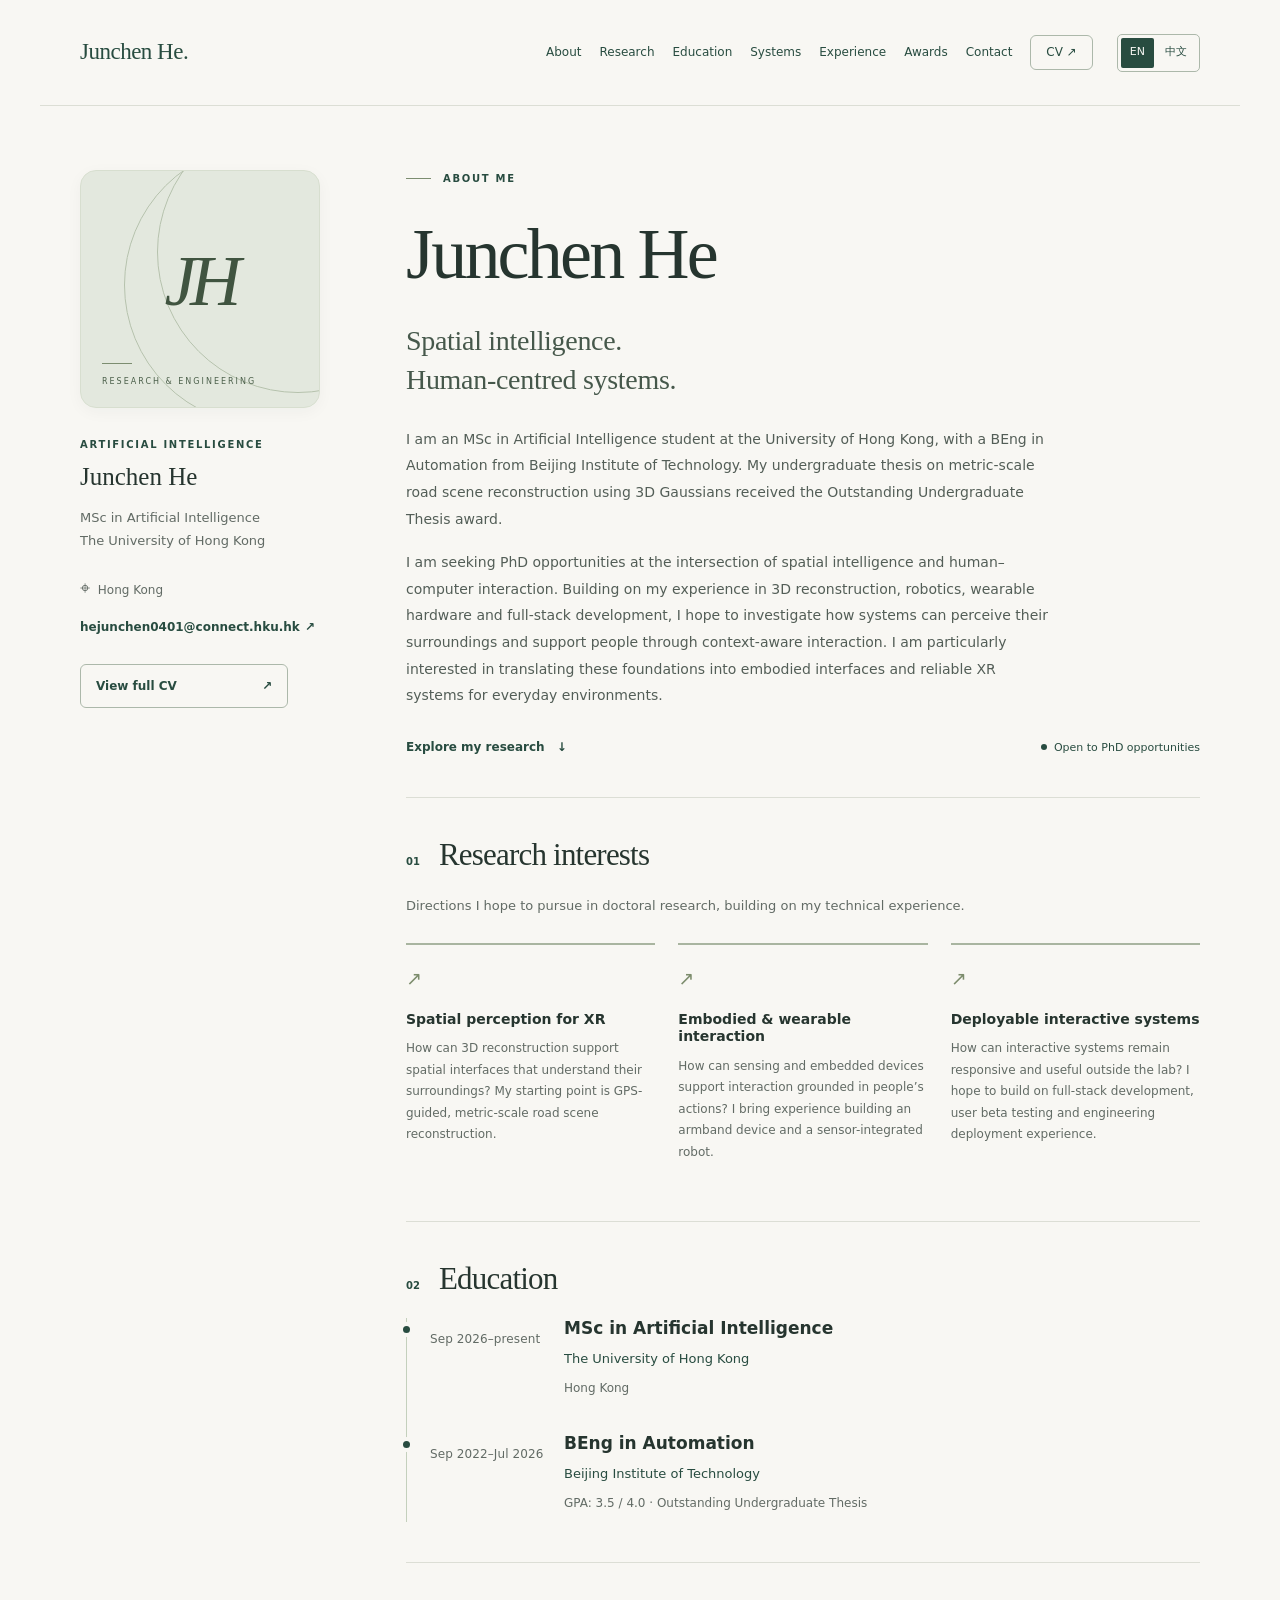
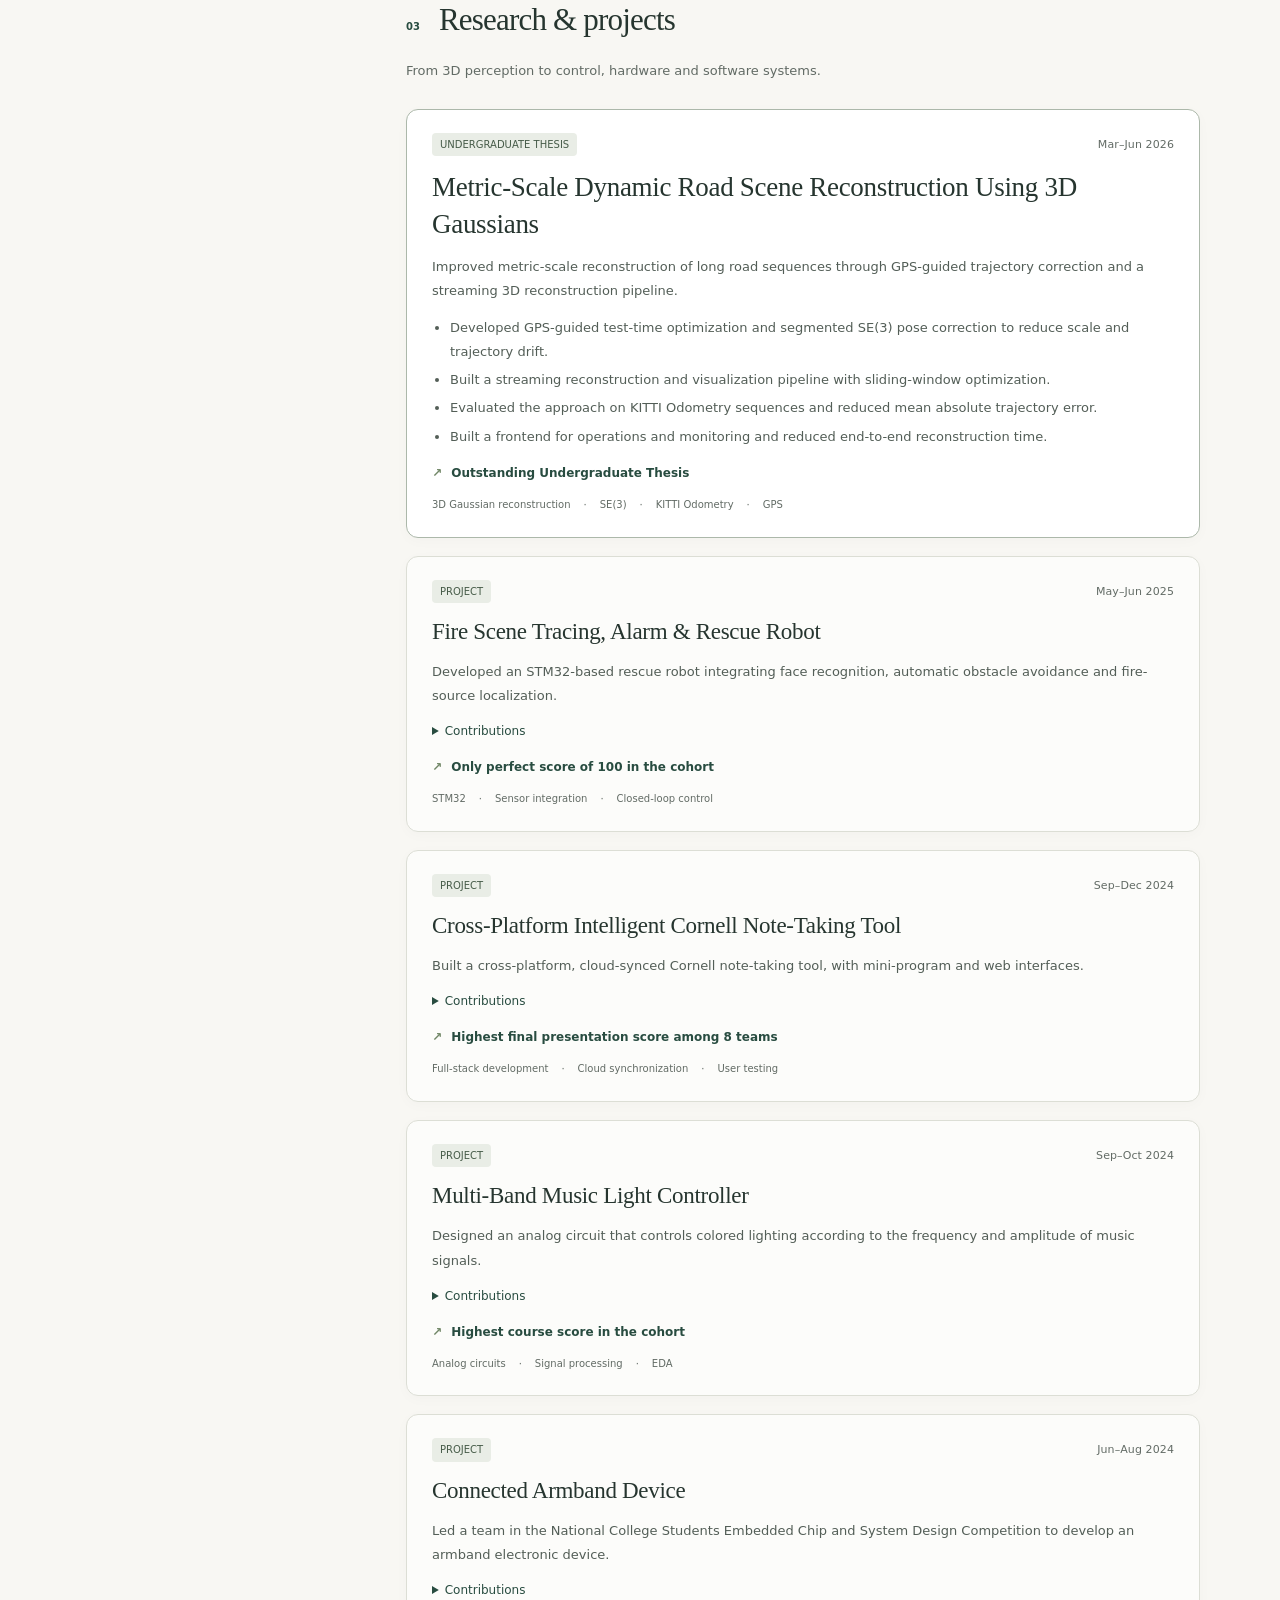
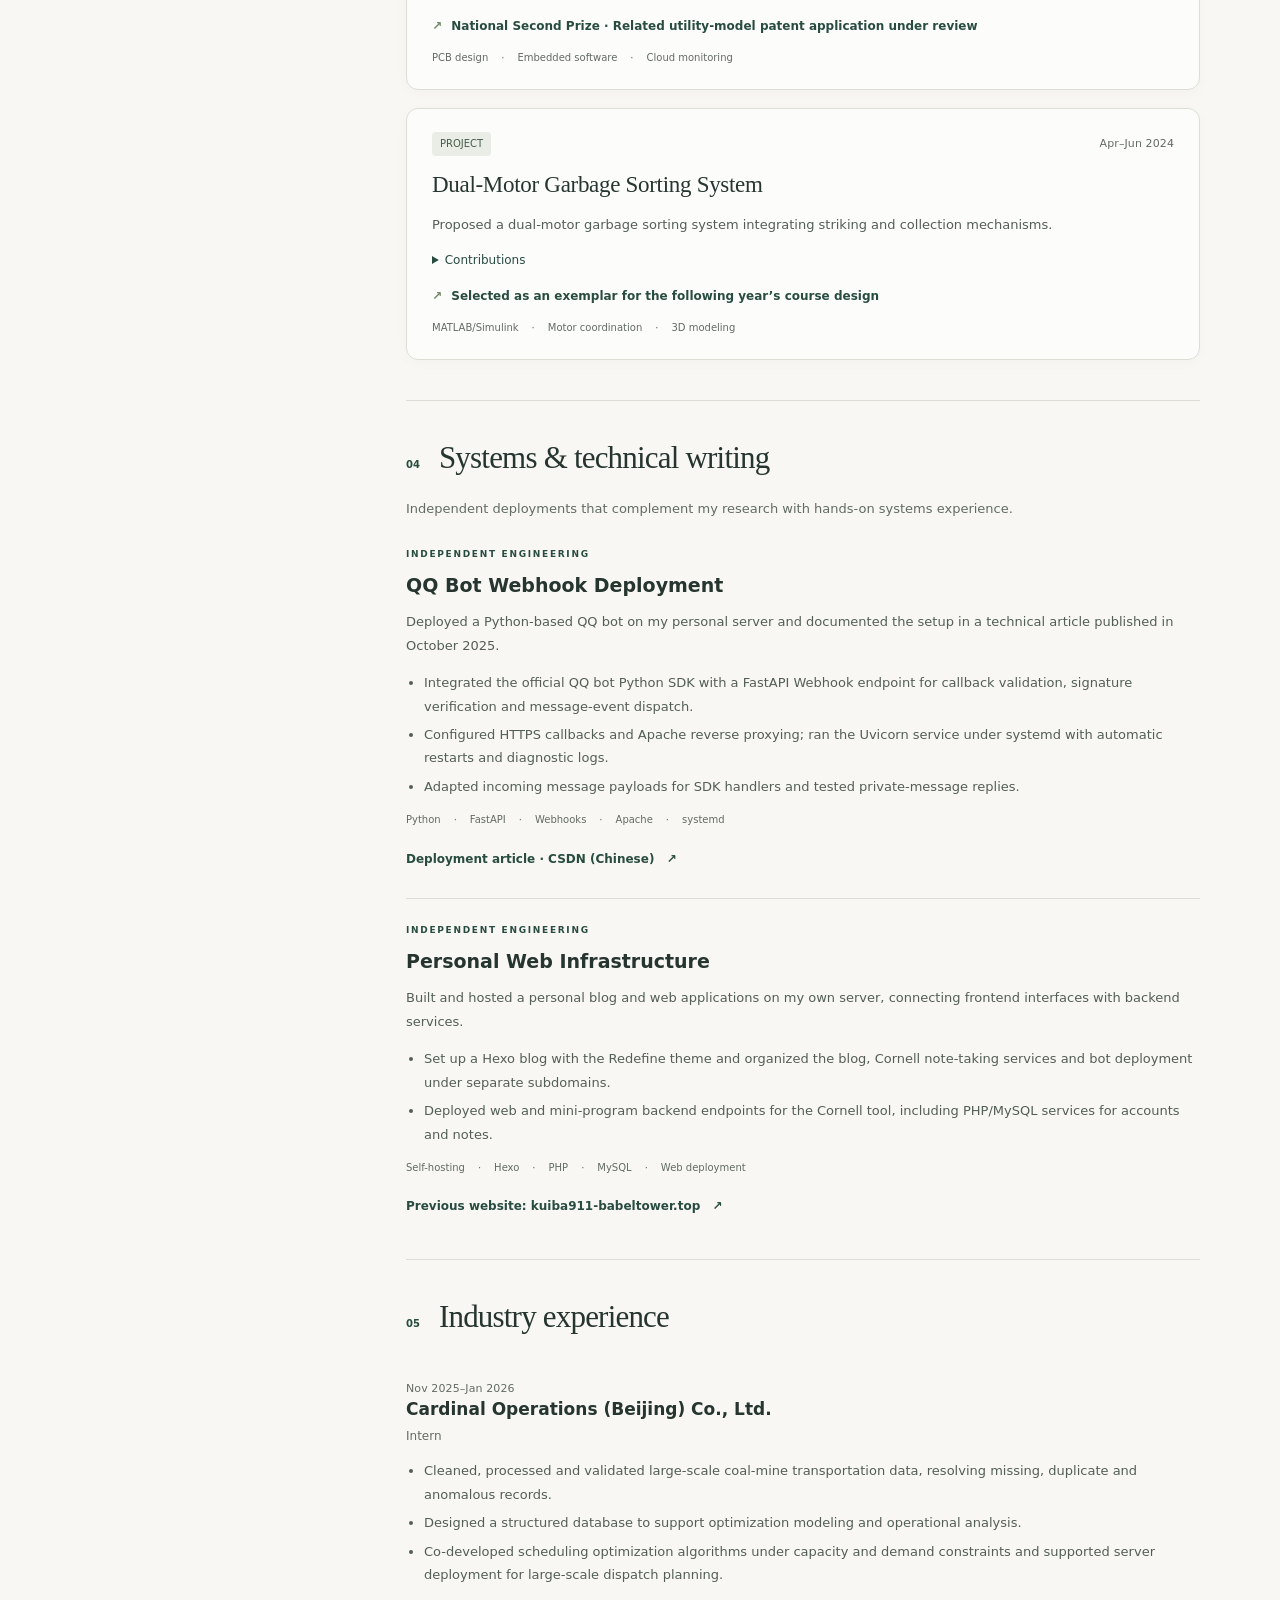
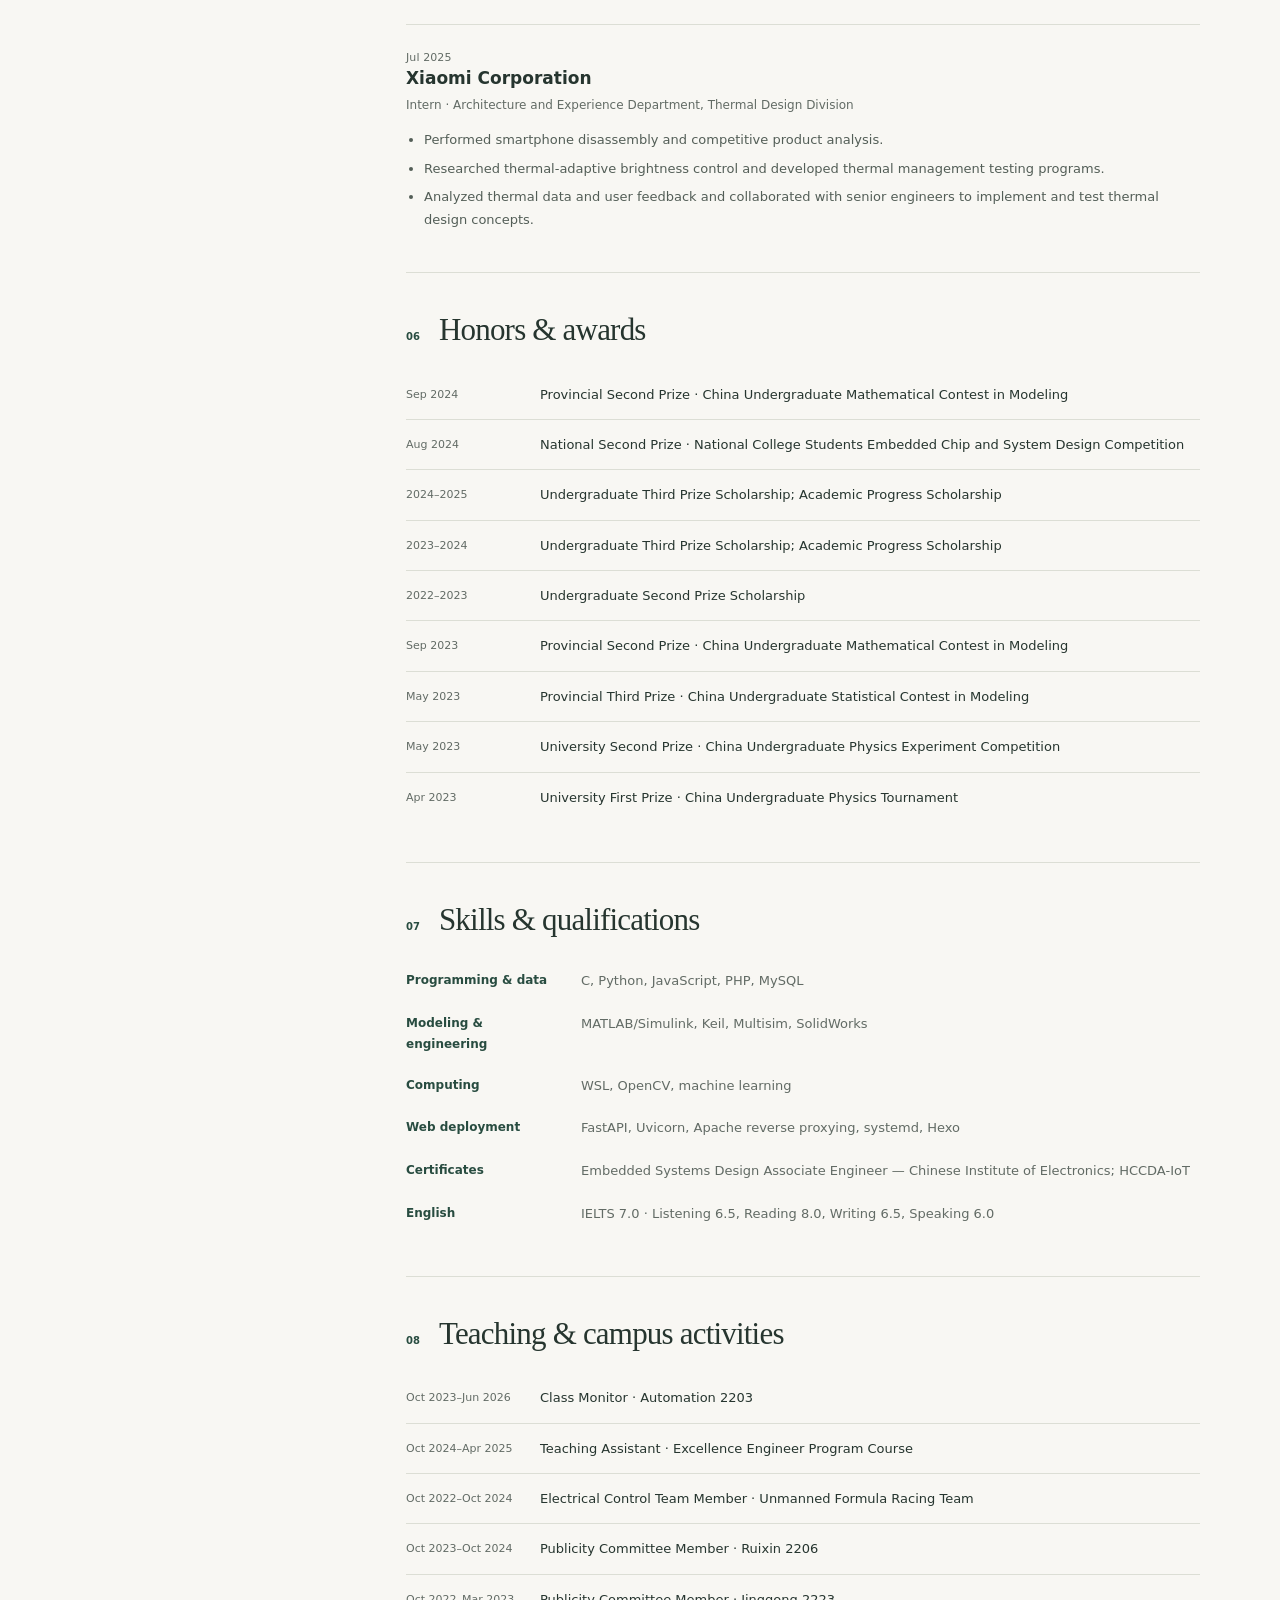
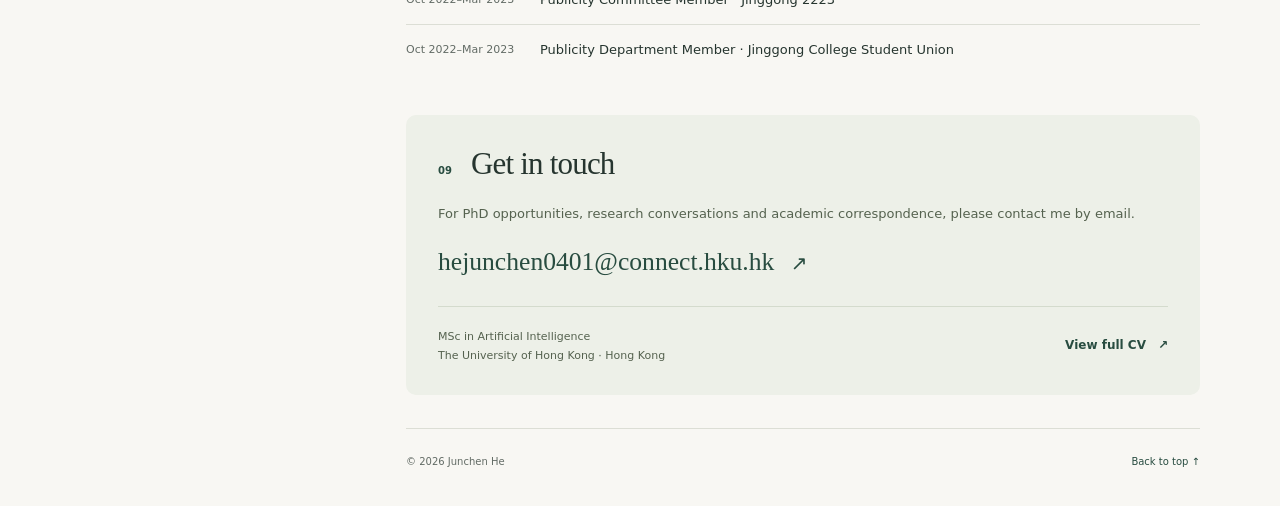
==== commit e52e417a: "Restore green theme and link previous personal website" ====
--- a/index.html
+++ b/index.html
@@ -1,3 +1,3 @@
 <!doctype html>
-<html lang="en"><head><meta charset="utf-8"><meta name="viewport" content="width=device-width, initial-scale=1"><title>Junchen He · Research & Academic Profile</title><meta name="description" content="Junchen He, MSc in Artificial Intelligence student at HKU. Interested in spatial intelligence, embodied interaction and deployable interactive systems, with experience in 3D reconstruction and embedded engineering."><meta name="theme-color" content="#922b40"><link rel="icon" href="favicon.svg" type="image/svg+xml"><link rel="stylesheet" href="styles.css"><script defer src="content.js"></script><script defer src="render.js"></script><script defer src="site.js"></script></head>
-<body id="top" data-page="home"><a class="skip-link" href="#main">Skip to content</a><header class="site-header wrap"><div id="header-content"><a class="wordmark" href="#top">Junchen He<span class="wordmark-dot" aria-hidden="true">.</span></a><nav aria-label="Main navigation"><a href="#about">About</a><a href="#research">Research</a><a href="#education">Education</a><a href="#systems">Systems</a><a href="#experience">Experience</a><a href="#awards">Awards</a><a href="#contact">Contact</a><a class="nav-cv" href="cv.html?lang=en">CV <span aria-hidden="true">↗</span></a></nav></div><div class="language-switch" role="group" aria-label="Language"><button type="button" data-language="en" aria-pressed="true" lang="en">EN</button><button type="button" data-language="zh" aria-pressed="false" lang="zh-CN">中文</button></div></header><span class="sr-only" id="language-status" role="status" aria-live="polite"></span><div class="layout wrap"><aside class="profile" id="profile" aria-label="Profile at a glance"><div class="monogram" aria-hidden="true"><span>JH</span><i></i><small>RESEARCH & ENGINEERING</small></div><p class="eyebrow">ARTIFICIAL INTELLIGENCE</p><p class="profile-name">Junchen He</p><p class="profile-role">MSc in Artificial Intelligence<br>The University of Hong Kong</p><p class="location"><span aria-hidden="true">⌖</span> Hong Kong</p><a class="text-link" href="mailto:hejunchen0401@connect.hku.hk">hejunchen0401@connect.hku.hk <span aria-hidden="true">↗</span></a><a class="button button-outline" href="cv.html?lang=en">View full CV <span aria-hidden="true">↗</span></a></aside><main id="main" tabindex="-1"><section class="intro" id="about" aria-labelledby="about-heading"><p class="eyebrow"><span class="tiny-rule" aria-hidden="true"></span>ABOUT ME</p><h1 id="about-heading">Junchen He</h1><p class="intro-line">Spatial intelligence.<br>Human-centred systems.</p><p>I am an MSc in Artificial Intelligence student at the University of Hong Kong, with a BEng in Automation from Beijing Institute of Technology. My undergraduate thesis on metric-scale road scene reconstruction using 3D Gaussians received the Outstanding Undergraduate Thesis award.</p><p>I am seeking PhD opportunities at the intersection of spatial intelligence and human–computer interaction. Building on my experience in 3D reconstruction, robotics, wearable hardware and full-stack development, I hope to investigate how systems can perceive their surroundings and support people through context-aware interaction. I am particularly interested in translating these foundations into embodied interfaces and reliable XR systems for everyday environments.</p><div class="intro-footer"><a class="text-link" href="#work">Explore my research <span aria-hidden="true">↓</span></a><span class="availability"><i aria-hidden="true"></i>Open to PhD opportunities</span></div></section><section class="section " id="research" aria-labelledby="research-heading"><div class="section-heading"><span class="section-number" aria-hidden="true">01</span><h2 id="research-heading">Research interests</h2></div><p class="section-lede">Directions I hope to pursue in doctoral research, building on my technical experience.</p><div class="interests"><article><span class="interest-marker" aria-hidden="true">↗</span><h3>Spatial perception for XR</h3><p>How can 3D reconstruction support spatial interfaces that understand their surroundings? My starting point is GPS-guided, metric-scale road scene reconstruction.</p></article><article><span class="interest-marker" aria-hidden="true">↗</span><h3>Embodied &amp; wearable interaction</h3><p>How can sensing and embedded devices support interaction grounded in people’s actions? I bring experience building an armband device and a sensor-integrated robot.</p></article><article><span class="interest-marker" aria-hidden="true">↗</span><h3>Deployable interactive systems</h3><p>How can interactive systems remain responsive and useful outside the lab? I hope to build on full-stack development, user beta testing and engineering deployment experience.</p></article></div></section><section class="section " id="education" aria-labelledby="education-heading"><div class="section-heading"><span class="section-number" aria-hidden="true">02</span><h2 id="education-heading">Education</h2></div><article class="education-entry"><p class="date">Sep 2026–present</p><div><h3>MSc in Artificial Intelligence</h3><p class="institution">The University of Hong Kong</p><p class="muted">Hong Kong</p></div></article><article class="education-entry"><p class="date">Sep 2022–Jul 2026</p><div><h3>BEng in Automation</h3><p class="institution">Beijing Institute of Technology</p><p class="muted">GPA: 3.5 / 4.0 · Outstanding Undergraduate Thesis</p></div></article></section><section class="section " id="work" aria-labelledby="work-heading"><div class="section-heading"><span class="section-number" aria-hidden="true">03</span><h2 id="work-heading">Research &amp; projects</h2></div><p class="section-lede">From 3D perception to control, hardware and software systems.</p><div class="project-list"><article class="work-entry featured-work"><div class="work-meta"><span class="tag">UNDERGRADUATE THESIS</span><span class="date">Mar–Jun 2026</span></div><h3 class="project-title">Metric-Scale Dynamic Road Scene Reconstruction Using 3D Gaussians</h3><p class="work-description">Improved metric-scale reconstruction of long road sequences through GPS-guided trajectory correction and a streaming 3D reconstruction pipeline.</p><ul class="contributions"><li>Developed GPS-guided test-time optimization and segmented SE(3) pose correction to reduce scale and trajectory drift.</li><li>Built a streaming reconstruction and visualization pipeline with sliding-window optimization.</li><li>Evaluated the approach on KITTI Odometry sequences and reduced mean absolute trajectory error.</li><li>Built a frontend for operations and monitoring and reduced end-to-end reconstruction time.</li></ul><p class="outcome"><span aria-hidden="true">↗</span> Outstanding Undergraduate Thesis</p><ul class="keywords"><li>3D Gaussian reconstruction</li><li>SE(3)</li><li>KITTI Odometry</li><li>GPS</li></ul></article><article class="work-entry"><div class="work-meta"><span class="tag">PROJECT</span><span class="date">May–Jun 2025</span></div><h3 class="project-title">Fire Scene Tracing, Alarm &amp; Rescue Robot</h3><p class="work-description">Developed an STM32-based rescue robot integrating face recognition, automatic obstacle avoidance and fire-source localization.</p><details><summary>Contributions</summary><ul class="contributions"><li>Coordinated project progress and task assignments; integrated sensors and co-designed the perception system.</li><li>Designed closed-loop motor control, path tracing and fire-source identification algorithms.</li><li>Produced demonstration videos to present the robot’s capabilities.</li></ul></details><p class="outcome"><span aria-hidden="true">↗</span> Only perfect score of 100 in the cohort</p><ul class="keywords"><li>STM32</li><li>Sensor integration</li><li>Closed-loop control</li></ul></article><article class="work-entry"><div class="work-meta"><span class="tag">PROJECT</span><span class="date">Sep–Dec 2024</span></div><h3 class="project-title">Cross-Platform Intelligent Cornell Note-Taking Tool</h3><p class="work-description">Built a cross-platform, cloud-synced Cornell note-taking tool, with mini-program and web interfaces.</p><details><summary>Contributions</summary><ul class="contributions"><li>Coordinated development and designed the server and database architecture for cloud synchronization.</li><li>Developed the mini-program frontend and backend and the web application backend.</li><li>Conducted user beta testing, managed quality iterations and presented the product at launch.</li></ul></details><p class="outcome"><span aria-hidden="true">↗</span> Highest final presentation score among 8 teams</p><ul class="keywords"><li>Full-stack development</li><li>Cloud synchronization</li><li>User testing</li></ul></article><article class="work-entry"><div class="work-meta"><span class="tag">PROJECT</span><span class="date">Sep–Oct 2024</span></div><h3 class="project-title">Multi-Band Music Light Controller</h3><p class="work-description">Designed an analog circuit that controls colored lighting according to the frequency and amplitude of music signals.</p><details><summary>Contributions</summary><ul class="contributions"><li>Used sixth-order filtering to separate low, mid and high-frequency bands, with precision rectification and amplification.</li><li>Implemented a 20 mV discrimination circuit and an AC-to-DC regulated power supply.</li><li>Validated the design through EDA simulation and physical circuit debugging.</li></ul></details><p class="outcome"><span aria-hidden="true">↗</span> Highest course score in the cohort</p><ul class="keywords"><li>Analog circuits</li><li>Signal processing</li><li>EDA</li></ul></article><article class="work-entry"><div class="work-meta"><span class="tag">PROJECT</span><span class="date">Jun–Aug 2024</span></div><h3 class="project-title">Connected Armband Device</h3><p class="work-description">Led a team in the National College Students Embedded Chip and System Design Competition to develop an armband electronic device.</p><details><summary>Contributions</summary><ul class="contributions"><li>Independently designed the PCB and developed embedded software for hardware compatibility.</li><li>Deployed a cloud monitoring system and built mini-program and web interfaces to display device information.</li></ul></details><p class="outcome"><span aria-hidden="true">↗</span> National Second Prize · Related utility-model patent application under review</p><ul class="keywords"><li>PCB design</li><li>Embedded software</li><li>Cloud monitoring</li></ul></article><article class="work-entry"><div class="work-meta"><span class="tag">PROJECT</span><span class="date">Apr–Jun 2024</span></div><h3 class="project-title">Dual-Motor Garbage Sorting System</h3><p class="work-description">Proposed a dual-motor garbage sorting system integrating striking and collection mechanisms.</p><details><summary>Contributions</summary><ul class="contributions"><li>Led MATLAB/Simulink modeling and algorithm validation and designed dual-motor coordination.</li><li>Created a 3D sorting-turntable model and produced project demonstration videos.</li></ul></details><p class="outcome"><span aria-hidden="true">↗</span> Selected as an exemplar for the following year’s course design</p><ul class="keywords"><li>MATLAB/Simulink</li><li>Motor coordination</li><li>3D modeling</li></ul></article></div></section><section class="section " id="systems" aria-labelledby="systems-heading"><div class="section-heading"><span class="section-number" aria-hidden="true">04</span><h2 id="systems-heading">Systems &amp; technical writing</h2></div><p class="section-lede">Independent deployments that complement my research with hands-on systems experience.</p><div class="system-list"><article class="system-entry"><p class="eyebrow">INDEPENDENT ENGINEERING</p><h3>QQ Bot Webhook Deployment</h3><p class="work-description">Deployed a Python-based QQ bot on my personal server and documented the setup in a technical article published in October 2025.</p><ul class="contributions"><li>Integrated the official QQ bot Python SDK with a FastAPI Webhook endpoint for callback validation, signature verification and message-event dispatch.</li><li>Configured HTTPS callbacks and Apache reverse proxying; ran the Uvicorn service under systemd with automatic restarts and diagnostic logs.</li><li>Adapted incoming message payloads for SDK handlers and tested private-message replies.</li></ul><ul class="keywords"><li>Python</li><li>FastAPI</li><li>Webhooks</li><li>Apache</li><li>systemd</li></ul><div class="resource-links"><a class="text-link" href="https://blog.csdn.net/weixin_72479216/article/details/153705092">Deployment article · CSDN (Chinese) <span aria-hidden="true">↗</span></a></div></article><article class="system-entry"><p class="eyebrow">INDEPENDENT ENGINEERING</p><h3>Personal Web Infrastructure</h3><p class="work-description">Built and hosted a personal blog and web applications on my own server, connecting frontend interfaces with backend services.</p><ul class="contributions"><li>Set up a Hexo blog with the Redefine theme and organized the blog, Cornell note-taking services and bot deployment under separate subdomains.</li><li>Deployed web and mini-program backend endpoints for the Cornell tool, including PHP/MySQL services for accounts and notes.</li></ul><ul class="keywords"><li>Self-hosting</li><li>Hexo</li><li>PHP</li><li>MySQL</li><li>Web deployment</li></ul></article></div></section><section class="section " id="experience" aria-labelledby="experience-heading"><div class="section-heading"><span class="section-number" aria-hidden="true">05</span><h2 id="experience-heading">Industry experience</h2></div><article class="work-entry"><div class="work-meta"><span class="date">Nov 2025–Jan 2026</span></div><h3>Cardinal Operations (Beijing) Co., Ltd.</h3><p class="muted role-label">Intern</p><ul class="contributions"><li>Cleaned, processed and validated large-scale coal-mine transportation data, resolving missing, duplicate and anomalous records.</li><li>Designed a structured database to support optimization modeling and operational analysis.</li><li>Co-developed scheduling optimization algorithms under capacity and demand constraints and supported server deployment for large-scale dispatch planning.</li></ul></article><article class="work-entry"><div class="work-meta"><span class="date">Jul 2025</span></div><h3>Xiaomi Corporation</h3><p class="muted role-label">Intern · Architecture and Experience Department, Thermal Design Division</p><ul class="contributions"><li>Performed smartphone disassembly and competitive product analysis.</li><li>Researched thermal-adaptive brightness control and developed thermal management testing programs.</li><li>Analyzed thermal data and user feedback and collaborated with senior engineers to implement and test thermal design concepts.</li></ul></article></section><section class="section " id="awards" aria-labelledby="awards-heading"><div class="section-heading"><span class="section-number" aria-hidden="true">06</span><h2 id="awards-heading">Honors &amp; awards</h2></div><dl class="record-list"><div><dt>Sep 2024</dt><dd>Provincial Second Prize · China Undergraduate Mathematical Contest in Modeling</dd></div><div><dt>Aug 2024</dt><dd>National Second Prize · National College Students Embedded Chip and System Design Competition</dd></div><div><dt>2024–2025</dt><dd>Undergraduate Third Prize Scholarship; Academic Progress Scholarship</dd></div><div><dt>2023–2024</dt><dd>Undergraduate Third Prize Scholarship; Academic Progress Scholarship</dd></div><div><dt>2022–2023</dt><dd>Undergraduate Second Prize Scholarship</dd></div><div><dt>Sep 2023</dt><dd>Provincial Second Prize · China Undergraduate Mathematical Contest in Modeling</dd></div><div><dt>May 2023</dt><dd>Provincial Third Prize · China Undergraduate Statistical Contest in Modeling</dd></div><div><dt>May 2023</dt><dd>University Second Prize · China Undergraduate Physics Experiment Competition</dd></div><div><dt>Apr 2023</dt><dd>University First Prize · China Undergraduate Physics Tournament</dd></div></dl></section><section class="section " id="skills" aria-labelledby="skills-heading"><div class="section-heading"><span class="section-number" aria-hidden="true">07</span><h2 id="skills-heading">Skills &amp; qualifications</h2></div><dl class="skill-list"><div><dt>Programming &amp; data</dt><dd>C, Python, JavaScript, PHP, MySQL</dd></div><div><dt>Modeling &amp; engineering</dt><dd>MATLAB/Simulink, Keil, Multisim, SolidWorks</dd></div><div><dt>Computing</dt><dd>WSL, OpenCV, machine learning</dd></div><div><dt>Web deployment</dt><dd>FastAPI, Uvicorn, Apache reverse proxying, systemd, Hexo</dd></div><div><dt>Certificates</dt><dd>Embedded Systems Design Associate Engineer — Chinese Institute of Electronics; HCCDA-IoT</dd></div><div><dt>English</dt><dd>IELTS 7.0 · Listening 6.5, Reading 8.0, Writing 6.5, Speaking 6.0</dd></div></dl></section><section class="section " id="service" aria-labelledby="service-heading"><div class="section-heading"><span class="section-number" aria-hidden="true">08</span><h2 id="service-heading">Teaching &amp; campus activities</h2></div><dl class="record-list"><div><dt>Oct 2023–Jun 2026</dt><dd>Class Monitor · Automation 2203</dd></div><div><dt>Oct 2024–Apr 2025</dt><dd>Teaching Assistant · Excellence Engineer Program Course</dd></div><div><dt>Oct 2022–Oct 2024</dt><dd>Electrical Control Team Member · Unmanned Formula Racing Team</dd></div><div><dt>Oct 2023–Oct 2024</dt><dd>Publicity Committee Member · Ruixin 2206</dd></div><div><dt>Oct 2022–Mar 2023</dt><dd>Publicity Committee Member · Jinggong 2223</dd></div><div><dt>Oct 2022–Mar 2023</dt><dd>Publicity Department Member · Jinggong College Student Union</dd></div></dl></section><section class="section contact" id="contact" aria-labelledby="contact-heading"><div class="section-heading"><span class="section-number" aria-hidden="true">09</span><h2 id="contact-heading">Get in touch</h2></div><p>For PhD opportunities, research conversations and academic correspondence, please contact me by email.</p><a class="contact-email" href="mailto:hejunchen0401@connect.hku.hk">hejunchen0401@connect.hku.hk <span aria-hidden="true">↗</span></a><div class="contact-details"><p>MSc in Artificial Intelligence<br>The University of Hong Kong · Hong Kong</p><a class="text-link" href="cv.html?lang=en">View full CV <span aria-hidden="true">↗</span></a></div></section><footer><span>© 2026 Junchen He</span><a href="#top">Back to top ↑</a></footer></main></div></body></html>
+<html lang="en"><head><meta charset="utf-8"><meta name="viewport" content="width=device-width, initial-scale=1"><title>Junchen He · Research & Academic Profile</title><meta name="description" content="Junchen He, MSc in Artificial Intelligence student at HKU. Interested in spatial intelligence, embodied interaction and deployable interactive systems, with experience in 3D reconstruction and embedded engineering."><meta name="theme-color" content="#243e35"><link rel="icon" href="favicon.svg" type="image/svg+xml"><link rel="stylesheet" href="styles.css"><script defer src="content.js"></script><script defer src="render.js"></script><script defer src="site.js"></script></head>
+<body id="top" data-page="home"><a class="skip-link" href="#main">Skip to content</a><header class="site-header wrap"><div id="header-content"><a class="wordmark" href="#top">Junchen He<span class="wordmark-dot" aria-hidden="true">.</span></a><nav aria-label="Main navigation"><a href="#about">About</a><a href="#research">Research</a><a href="#education">Education</a><a href="#systems">Systems</a><a href="#experience">Experience</a><a href="#awards">Awards</a><a href="#contact">Contact</a><a class="nav-cv" href="cv.html?lang=en">CV <span aria-hidden="true">↗</span></a></nav></div><div class="language-switch" role="group" aria-label="Language"><button type="button" data-language="en" aria-pressed="true" lang="en">EN</button><button type="button" data-language="zh" aria-pressed="false" lang="zh-CN">中文</button></div></header><span class="sr-only" id="language-status" role="status" aria-live="polite"></span><div class="layout wrap"><aside class="profile" id="profile" aria-label="Profile at a glance"><div class="monogram" aria-hidden="true"><span>JH</span><i></i><small>RESEARCH & ENGINEERING</small></div><p class="eyebrow">ARTIFICIAL INTELLIGENCE</p><p class="profile-name">Junchen He</p><p class="profile-role">MSc in Artificial Intelligence<br>The University of Hong Kong</p><p class="location"><span aria-hidden="true">⌖</span> Hong Kong</p><a class="text-link" href="mailto:hejunchen0401@connect.hku.hk">hejunchen0401@connect.hku.hk <span aria-hidden="true">↗</span></a><a class="button button-outline" href="cv.html?lang=en">View full CV <span aria-hidden="true">↗</span></a></aside><main id="main" tabindex="-1"><section class="intro" id="about" aria-labelledby="about-heading"><p class="eyebrow"><span class="tiny-rule" aria-hidden="true"></span>ABOUT ME</p><h1 id="about-heading">Junchen He</h1><p class="intro-line">Spatial intelligence.<br>Human-centred systems.</p><p>I am an MSc in Artificial Intelligence student at the University of Hong Kong, with a BEng in Automation from Beijing Institute of Technology. My undergraduate thesis on metric-scale road scene reconstruction using 3D Gaussians received the Outstanding Undergraduate Thesis award.</p><p>I am seeking PhD opportunities at the intersection of spatial intelligence and human–computer interaction. Building on my experience in 3D reconstruction, robotics, wearable hardware and full-stack development, I hope to investigate how systems can perceive their surroundings and support people through context-aware interaction. I am particularly interested in translating these foundations into embodied interfaces and reliable XR systems for everyday environments.</p><div class="intro-footer"><a class="text-link" href="#work">Explore my research <span aria-hidden="true">↓</span></a><span class="availability"><i aria-hidden="true"></i>Open to PhD opportunities</span></div></section><section class="section " id="research" aria-labelledby="research-heading"><div class="section-heading"><span class="section-number" aria-hidden="true">01</span><h2 id="research-heading">Research interests</h2></div><p class="section-lede">Directions I hope to pursue in doctoral research, building on my technical experience.</p><div class="interests"><article><span class="interest-marker" aria-hidden="true">↗</span><h3>Spatial perception for XR</h3><p>How can 3D reconstruction support spatial interfaces that understand their surroundings? My starting point is GPS-guided, metric-scale road scene reconstruction.</p></article><article><span class="interest-marker" aria-hidden="true">↗</span><h3>Embodied &amp; wearable interaction</h3><p>How can sensing and embedded devices support interaction grounded in people’s actions? I bring experience building an armband device and a sensor-integrated robot.</p></article><article><span class="interest-marker" aria-hidden="true">↗</span><h3>Deployable interactive systems</h3><p>How can interactive systems remain responsive and useful outside the lab? I hope to build on full-stack development, user beta testing and engineering deployment experience.</p></article></div></section><section class="section " id="education" aria-labelledby="education-heading"><div class="section-heading"><span class="section-number" aria-hidden="true">02</span><h2 id="education-heading">Education</h2></div><article class="education-entry"><p class="date">Sep 2026–present</p><div><h3>MSc in Artificial Intelligence</h3><p class="institution">The University of Hong Kong</p><p class="muted">Hong Kong</p></div></article><article class="education-entry"><p class="date">Sep 2022–Jul 2026</p><div><h3>BEng in Automation</h3><p class="institution">Beijing Institute of Technology</p><p class="muted">GPA: 3.5 / 4.0 · Outstanding Undergraduate Thesis</p></div></article></section><section class="section " id="work" aria-labelledby="work-heading"><div class="section-heading"><span class="section-number" aria-hidden="true">03</span><h2 id="work-heading">Research &amp; projects</h2></div><p class="section-lede">From 3D perception to control, hardware and software systems.</p><div class="project-list"><article class="work-entry featured-work"><div class="work-meta"><span class="tag">UNDERGRADUATE THESIS</span><span class="date">Mar–Jun 2026</span></div><h3 class="project-title">Metric-Scale Dynamic Road Scene Reconstruction Using 3D Gaussians</h3><p class="work-description">Improved metric-scale reconstruction of long road sequences through GPS-guided trajectory correction and a streaming 3D reconstruction pipeline.</p><ul class="contributions"><li>Developed GPS-guided test-time optimization and segmented SE(3) pose correction to reduce scale and trajectory drift.</li><li>Built a streaming reconstruction and visualization pipeline with sliding-window optimization.</li><li>Evaluated the approach on KITTI Odometry sequences and reduced mean absolute trajectory error.</li><li>Built a frontend for operations and monitoring and reduced end-to-end reconstruction time.</li></ul><p class="outcome"><span aria-hidden="true">↗</span> Outstanding Undergraduate Thesis</p><ul class="keywords"><li>3D Gaussian reconstruction</li><li>SE(3)</li><li>KITTI Odometry</li><li>GPS</li></ul></article><article class="work-entry"><div class="work-meta"><span class="tag">PROJECT</span><span class="date">May–Jun 2025</span></div><h3 class="project-title">Fire Scene Tracing, Alarm &amp; Rescue Robot</h3><p class="work-description">Developed an STM32-based rescue robot integrating face recognition, automatic obstacle avoidance and fire-source localization.</p><details><summary>Contributions</summary><ul class="contributions"><li>Coordinated project progress and task assignments; integrated sensors and co-designed the perception system.</li><li>Designed closed-loop motor control, path tracing and fire-source identification algorithms.</li><li>Produced demonstration videos to present the robot’s capabilities.</li></ul></details><p class="outcome"><span aria-hidden="true">↗</span> Only perfect score of 100 in the cohort</p><ul class="keywords"><li>STM32</li><li>Sensor integration</li><li>Closed-loop control</li></ul></article><article class="work-entry"><div class="work-meta"><span class="tag">PROJECT</span><span class="date">Sep–Dec 2024</span></div><h3 class="project-title">Cross-Platform Intelligent Cornell Note-Taking Tool</h3><p class="work-description">Built a cross-platform, cloud-synced Cornell note-taking tool, with mini-program and web interfaces.</p><details><summary>Contributions</summary><ul class="contributions"><li>Coordinated development and designed the server and database architecture for cloud synchronization.</li><li>Developed the mini-program frontend and backend and the web application backend.</li><li>Conducted user beta testing, managed quality iterations and presented the product at launch.</li></ul></details><p class="outcome"><span aria-hidden="true">↗</span> Highest final presentation score among 8 teams</p><ul class="keywords"><li>Full-stack development</li><li>Cloud synchronization</li><li>User testing</li></ul></article><article class="work-entry"><div class="work-meta"><span class="tag">PROJECT</span><span class="date">Sep–Oct 2024</span></div><h3 class="project-title">Multi-Band Music Light Controller</h3><p class="work-description">Designed an analog circuit that controls colored lighting according to the frequency and amplitude of music signals.</p><details><summary>Contributions</summary><ul class="contributions"><li>Used sixth-order filtering to separate low, mid and high-frequency bands, with precision rectification and amplification.</li><li>Implemented a 20 mV discrimination circuit and an AC-to-DC regulated power supply.</li><li>Validated the design through EDA simulation and physical circuit debugging.</li></ul></details><p class="outcome"><span aria-hidden="true">↗</span> Highest course score in the cohort</p><ul class="keywords"><li>Analog circuits</li><li>Signal processing</li><li>EDA</li></ul></article><article class="work-entry"><div class="work-meta"><span class="tag">PROJECT</span><span class="date">Jun–Aug 2024</span></div><h3 class="project-title">Connected Armband Device</h3><p class="work-description">Led a team in the National College Students Embedded Chip and System Design Competition to develop an armband electronic device.</p><details><summary>Contributions</summary><ul class="contributions"><li>Independently designed the PCB and developed embedded software for hardware compatibility.</li><li>Deployed a cloud monitoring system and built mini-program and web interfaces to display device information.</li></ul></details><p class="outcome"><span aria-hidden="true">↗</span> National Second Prize · Related utility-model patent application under review</p><ul class="keywords"><li>PCB design</li><li>Embedded software</li><li>Cloud monitoring</li></ul></article><article class="work-entry"><div class="work-meta"><span class="tag">PROJECT</span><span class="date">Apr–Jun 2024</span></div><h3 class="project-title">Dual-Motor Garbage Sorting System</h3><p class="work-description">Proposed a dual-motor garbage sorting system integrating striking and collection mechanisms.</p><details><summary>Contributions</summary><ul class="contributions"><li>Led MATLAB/Simulink modeling and algorithm validation and designed dual-motor coordination.</li><li>Created a 3D sorting-turntable model and produced project demonstration videos.</li></ul></details><p class="outcome"><span aria-hidden="true">↗</span> Selected as an exemplar for the following year’s course design</p><ul class="keywords"><li>MATLAB/Simulink</li><li>Motor coordination</li><li>3D modeling</li></ul></article></div></section><section class="section " id="systems" aria-labelledby="systems-heading"><div class="section-heading"><span class="section-number" aria-hidden="true">04</span><h2 id="systems-heading">Systems &amp; technical writing</h2></div><p class="section-lede">Independent deployments that complement my research with hands-on systems experience.</p><div class="system-list"><article class="system-entry"><p class="eyebrow">INDEPENDENT ENGINEERING</p><h3>QQ Bot Webhook Deployment</h3><p class="work-description">Deployed a Python-based QQ bot on my personal server and documented the setup in a technical article published in October 2025.</p><ul class="contributions"><li>Integrated the official QQ bot Python SDK with a FastAPI Webhook endpoint for callback validation, signature verification and message-event dispatch.</li><li>Configured HTTPS callbacks and Apache reverse proxying; ran the Uvicorn service under systemd with automatic restarts and diagnostic logs.</li><li>Adapted incoming message payloads for SDK handlers and tested private-message replies.</li></ul><ul class="keywords"><li>Python</li><li>FastAPI</li><li>Webhooks</li><li>Apache</li><li>systemd</li></ul><div class="resource-links"><a class="text-link" href="https://blog.csdn.net/weixin_72479216/article/details/153705092">Deployment article · CSDN (Chinese) <span aria-hidden="true">↗</span></a></div></article><article class="system-entry"><p class="eyebrow">INDEPENDENT ENGINEERING</p><h3>Personal Web Infrastructure</h3><p class="work-description">Built and hosted a personal blog and web applications on my own server, connecting frontend interfaces with backend services.</p><ul class="contributions"><li>Set up a Hexo blog with the Redefine theme and organized the blog, Cornell note-taking services and bot deployment under separate subdomains.</li><li>Deployed web and mini-program backend endpoints for the Cornell tool, including PHP/MySQL services for accounts and notes.</li></ul><ul class="keywords"><li>Self-hosting</li><li>Hexo</li><li>PHP</li><li>MySQL</li><li>Web deployment</li></ul><div class="resource-links"><a class="text-link" href="http://kuiba911-babeltower.top/">Previous website: kuiba911-babeltower.top <span aria-hidden="true">↗</span></a></div></article></div></section><section class="section " id="experience" aria-labelledby="experience-heading"><div class="section-heading"><span class="section-number" aria-hidden="true">05</span><h2 id="experience-heading">Industry experience</h2></div><article class="work-entry"><div class="work-meta"><span class="date">Nov 2025–Jan 2026</span></div><h3>Cardinal Operations (Beijing) Co., Ltd.</h3><p class="muted role-label">Intern</p><ul class="contributions"><li>Cleaned, processed and validated large-scale coal-mine transportation data, resolving missing, duplicate and anomalous records.</li><li>Designed a structured database to support optimization modeling and operational analysis.</li><li>Co-developed scheduling optimization algorithms under capacity and demand constraints and supported server deployment for large-scale dispatch planning.</li></ul></article><article class="work-entry"><div class="work-meta"><span class="date">Jul 2025</span></div><h3>Xiaomi Corporation</h3><p class="muted role-label">Intern · Architecture and Experience Department, Thermal Design Division</p><ul class="contributions"><li>Performed smartphone disassembly and competitive product analysis.</li><li>Researched thermal-adaptive brightness control and developed thermal management testing programs.</li><li>Analyzed thermal data and user feedback and collaborated with senior engineers to implement and test thermal design concepts.</li></ul></article></section><section class="section " id="awards" aria-labelledby="awards-heading"><div class="section-heading"><span class="section-number" aria-hidden="true">06</span><h2 id="awards-heading">Honors &amp; awards</h2></div><dl class="record-list"><div><dt>Sep 2024</dt><dd>Provincial Second Prize · China Undergraduate Mathematical Contest in Modeling</dd></div><div><dt>Aug 2024</dt><dd>National Second Prize · National College Students Embedded Chip and System Design Competition</dd></div><div><dt>2024–2025</dt><dd>Undergraduate Third Prize Scholarship; Academic Progress Scholarship</dd></div><div><dt>2023–2024</dt><dd>Undergraduate Third Prize Scholarship; Academic Progress Scholarship</dd></div><div><dt>2022–2023</dt><dd>Undergraduate Second Prize Scholarship</dd></div><div><dt>Sep 2023</dt><dd>Provincial Second Prize · China Undergraduate Mathematical Contest in Modeling</dd></div><div><dt>May 2023</dt><dd>Provincial Third Prize · China Undergraduate Statistical Contest in Modeling</dd></div><div><dt>May 2023</dt><dd>University Second Prize · China Undergraduate Physics Experiment Competition</dd></div><div><dt>Apr 2023</dt><dd>University First Prize · China Undergraduate Physics Tournament</dd></div></dl></section><section class="section " id="skills" aria-labelledby="skills-heading"><div class="section-heading"><span class="section-number" aria-hidden="true">07</span><h2 id="skills-heading">Skills &amp; qualifications</h2></div><dl class="skill-list"><div><dt>Programming &amp; data</dt><dd>C, Python, JavaScript, PHP, MySQL</dd></div><div><dt>Modeling &amp; engineering</dt><dd>MATLAB/Simulink, Keil, Multisim, SolidWorks</dd></div><div><dt>Computing</dt><dd>WSL, OpenCV, machine learning</dd></div><div><dt>Web deployment</dt><dd>FastAPI, Uvicorn, Apache reverse proxying, systemd, Hexo</dd></div><div><dt>Certificates</dt><dd>Embedded Systems Design Associate Engineer — Chinese Institute of Electronics; HCCDA-IoT</dd></div><div><dt>English</dt><dd>IELTS 7.0 · Listening 6.5, Reading 8.0, Writing 6.5, Speaking 6.0</dd></div></dl></section><section class="section " id="service" aria-labelledby="service-heading"><div class="section-heading"><span class="section-number" aria-hidden="true">08</span><h2 id="service-heading">Teaching &amp; campus activities</h2></div><dl class="record-list"><div><dt>Oct 2023–Jun 2026</dt><dd>Class Monitor · Automation 2203</dd></div><div><dt>Oct 2024–Apr 2025</dt><dd>Teaching Assistant · Excellence Engineer Program Course</dd></div><div><dt>Oct 2022–Oct 2024</dt><dd>Electrical Control Team Member · Unmanned Formula Racing Team</dd></div><div><dt>Oct 2023–Oct 2024</dt><dd>Publicity Committee Member · Ruixin 2206</dd></div><div><dt>Oct 2022–Mar 2023</dt><dd>Publicity Committee Member · Jinggong 2223</dd></div><div><dt>Oct 2022–Mar 2023</dt><dd>Publicity Department Member · Jinggong College Student Union</dd></div></dl></section><section class="section contact" id="contact" aria-labelledby="contact-heading"><div class="section-heading"><span class="section-number" aria-hidden="true">09</span><h2 id="contact-heading">Get in touch</h2></div><p>For PhD opportunities, research conversations and academic correspondence, please contact me by email.</p><a class="contact-email" href="mailto:hejunchen0401@connect.hku.hk">hejunchen0401@connect.hku.hk <span aria-hidden="true">↗</span></a><div class="contact-details"><p>MSc in Artificial Intelligence<br>The University of Hong Kong · Hong Kong</p><a class="text-link" href="cv.html?lang=en">View full CV <span aria-hidden="true">↗</span></a></div></section><footer><span>© 2026 Junchen He</span><a href="#top">Back to top ↑</a></footer></main></div></body></html>
--- a/styles.css
+++ b/styles.css
@@ -39,23 +39,23 @@
 @media print{.cv-section{break-inside:auto}.cv-section>h2{break-after:avoid}.cv-header,.cv-section .work-entry,.education-entry,.record-list>div,.skill-list>div{break-inside:avoid}.cv-section .work-entry{padding:11px 0}.cv-section .contributions{font-size:10.5px;line-height:1.55}.cv-section .work-entry .work-description,.cv-section .work-entry .outcome{font-size:11px}.cv-section .keywords{font-size:9px}.cv-section{margin:20px 0}.cv-section h2{font-size:21px}.cv-section .record-list>div{padding:5px 0}.cv-tools,.language-switch,.sr-only{display:none!important}.cv-header h1{font-size:36px}.cv-wrap{margin:0;padding:0}.cv-section .work-entry .project-title{break-after:avoid}.cv-section .work-entry p,.cv-section .work-entry li{orphans:2;widows:2}}
 
 /* Independently styled refinement inspired by the former Hexo/Redefine site:
-   restrained burgundy accents, rounded surfaces and an education timeline. */
-:root{--paper:#f8f7f5;--ink:#303238;--green:#922b40;--muted:#62636b;--line:#dfdadb;--soft:#f2e9eb}
-a:hover{color:#6d1f30}.wordmark-dot,.section-number{color:var(--green)}
-::selection{background:#ead0d6;color:#3e1420}
-.monogram{background:#efe5e6;border-color:#e1d4d7;border-radius:16px;box-shadow:0 4px 16px rgba(50,35,40,.04)}
-.monogram:before,.monogram:after{border-color:#cdb3b9}.monogram span{color:#81374a}.monogram small{color:#7d5660}.monogram i,.tiny-rule{background:#a67480}
-.profile-name,.intro-line{color:var(--ink)}.intro>p:not(.eyebrow):not(.intro-line),.contributions,.work-entry .work-description{color:#55565e}
-.button,.site-header nav .nav-cv{border-radius:6px;border-color:#cdb7bd}.language-switch{border-color:#cdb7bd}.language-switch button:hover{box-shadow:inset 0 0 0 1px #bd99a3}
-.availability i{background:var(--green)}.interest-marker{color:#986170}.interests article{border-top-color:#bea0a8}.tag{color:#813247;border-radius:4px}.work-entry .outcome span{color:#a1717e}
-.project-list{display:grid;gap:18px}.project-list>.work-entry{margin:0;padding:23px 25px;border:1px solid var(--line);border-radius:12px;background:rgba(255,255,255,.62);box-shadow:0 3px 14px rgba(48,33,38,.025)}
-.project-list>.work-entry:last-child{padding-bottom:23px;border-bottom:1px solid var(--line)}.project-list>.featured-work{background:#fff;border-color:#cdb7bd}
-#education .education-entry{position:relative;margin-top:0;padding:0 0 26px 23px;border-left:1px solid #d5bfc5}
+   the original green palette, rounded surfaces and an education timeline. */
+:root{--paper:#f8f7f3;--ink:#26352f;--green:#284c40;--muted:#626b65;--line:#dcded5;--soft:#e9ede6}
+a:hover{color:#152c23}.wordmark-dot,.section-number{color:var(--green)}
+::selection{background:#dce5d7;color:#26352f}
+.monogram{background:#e3e8de;border-color:#d7decf;border-radius:16px;box-shadow:0 4px 16px rgba(38,53,47,.04)}
+.monogram:before,.monogram:after{border-color:#b6c2ad}.monogram span{color:#405440}.monogram small{color:#4c604b}.monogram i,.tiny-rule{background:#7c8d70}
+.profile-name{color:var(--ink)}.intro-line{color:#46584b}.intro>p:not(.eyebrow):not(.intro-line),.contributions,.work-entry .work-description{color:#535e57}
+.button,.site-header nav .nav-cv{border-radius:6px;border-color:#acb8aa}.language-switch{border-color:#acb8aa}.language-switch button:hover{box-shadow:inset 0 0 0 1px #9eac98}
+.availability i{background:var(--green)}.interest-marker{color:#7c8c6c}.interests article{border-top-color:#a9b5a0}.tag{color:#465b48;border-radius:4px}.work-entry .outcome span{color:#718767}
+.project-list{display:grid;gap:18px}.project-list>.work-entry{margin:0;padding:23px 25px;border:1px solid var(--line);border-radius:12px;background:rgba(255,255,255,.62);box-shadow:0 3px 14px rgba(38,53,47,.025)}
+.project-list>.work-entry:last-child{padding-bottom:23px;border-bottom:1px solid var(--line)}.project-list>.featured-work{background:#fff;border-color:#acb8aa}
+#education .education-entry{position:relative;margin-top:0;padding:0 0 26px 23px;border-left:1px solid #c4d0bc}
 #education .education-entry:before{content:'';position:absolute;left:-4px;top:8px;width:7px;height:7px;border-radius:50%;background:var(--green);box-shadow:0 0 0 4px var(--paper)}
 #education .education-entry:last-child{padding-bottom:0}
 .system-entry .eyebrow{margin-bottom:9px;font-size:9px}.system-entry h3{font-size:19px;font-weight:550;line-height:1.4}
-.system-entry .work-description{font-size:13px;line-height:1.85;color:#55565e;margin:12px 0}.system-entry+.system-entry{border-top:1px solid var(--line);padding-top:24px;margin-top:27px}.resource-links{margin-top:16px}
-.contact{border-radius:10px;background:#f0e9e9}.contact p{color:#60515a}.contact-details{border-color:#dfd0d5}
+.system-entry .work-description{font-size:13px;line-height:1.85;color:#535e57;margin:12px 0}.system-entry+.system-entry{border-top:1px solid var(--line);padding-top:24px;margin-top:27px}.resource-links{margin-top:16px}
+.contact{border-radius:10px;background:#edf0e8}.contact p{color:#55624f}.contact-details{border-color:#d4dbcd}
 .cv-section .system-entry{break-inside:avoid}.cv-section .system-entry h3{font-size:16px}.cv-section .system-entry .work-description,.cv-section .system-entry .contributions{font-size:12px}.cv-section .system-entry .eyebrow{margin-top:15px}.cv-section .system-entry+.system-entry{padding-top:13px;margin-top:17px}
 @media(max-width:760px){.monogram{border-radius:10px}.project-list{gap:14px}.project-list>.work-entry,.project-list>.work-entry:last-child{padding:19px}.system-entry h3{font-size:18px}#education .education-entry{padding-left:19px}}
 @media print{.cv-section .system-entry{padding:0;border:0}.cv-section .system-entry+.system-entry{margin-top:14px}.cv-section .system-entry .work-description,.cv-section .system-entry .contributions{font-size:10.5px;line-height:1.55}.system-entry .eyebrow{color:#333}.resource-links{margin-top:8px}.resource-links .text-link{font-size:10px}.cv-section .project-title,.cv-section .system-entry h3{color:#111}}
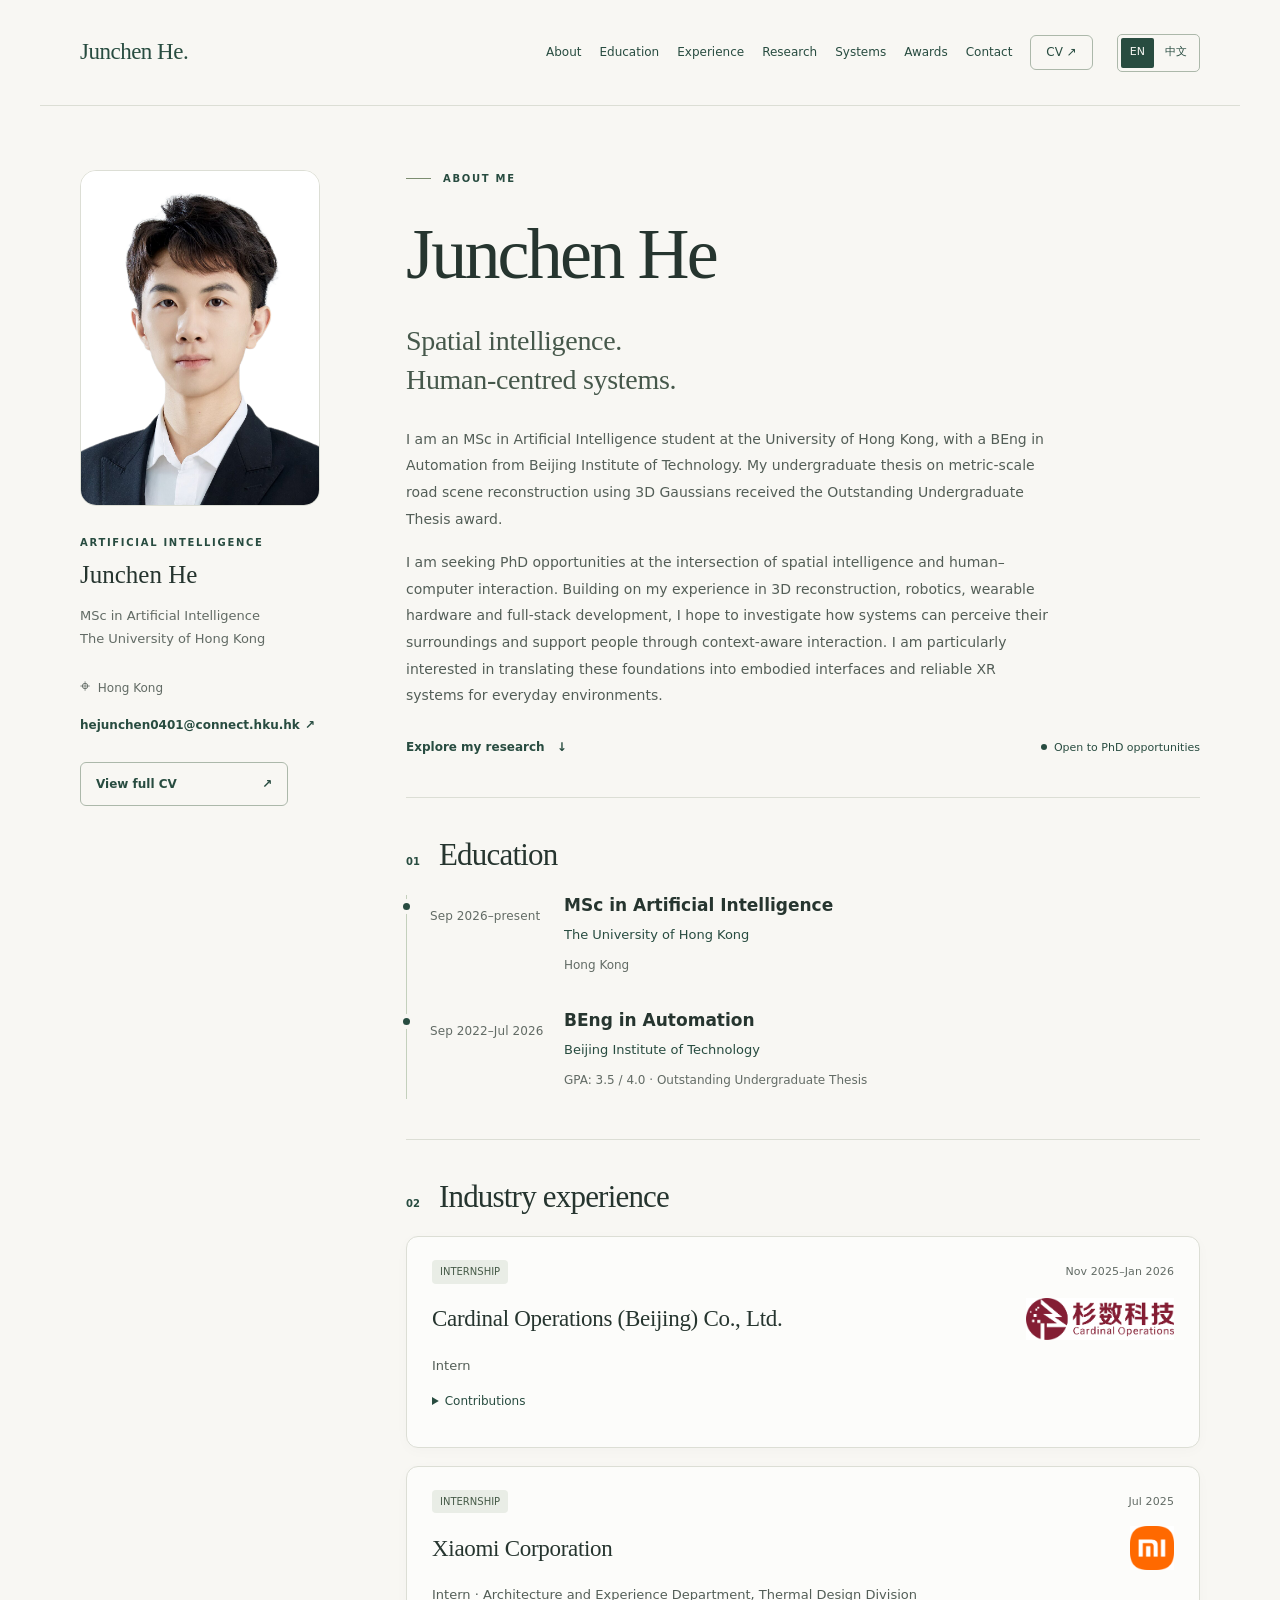
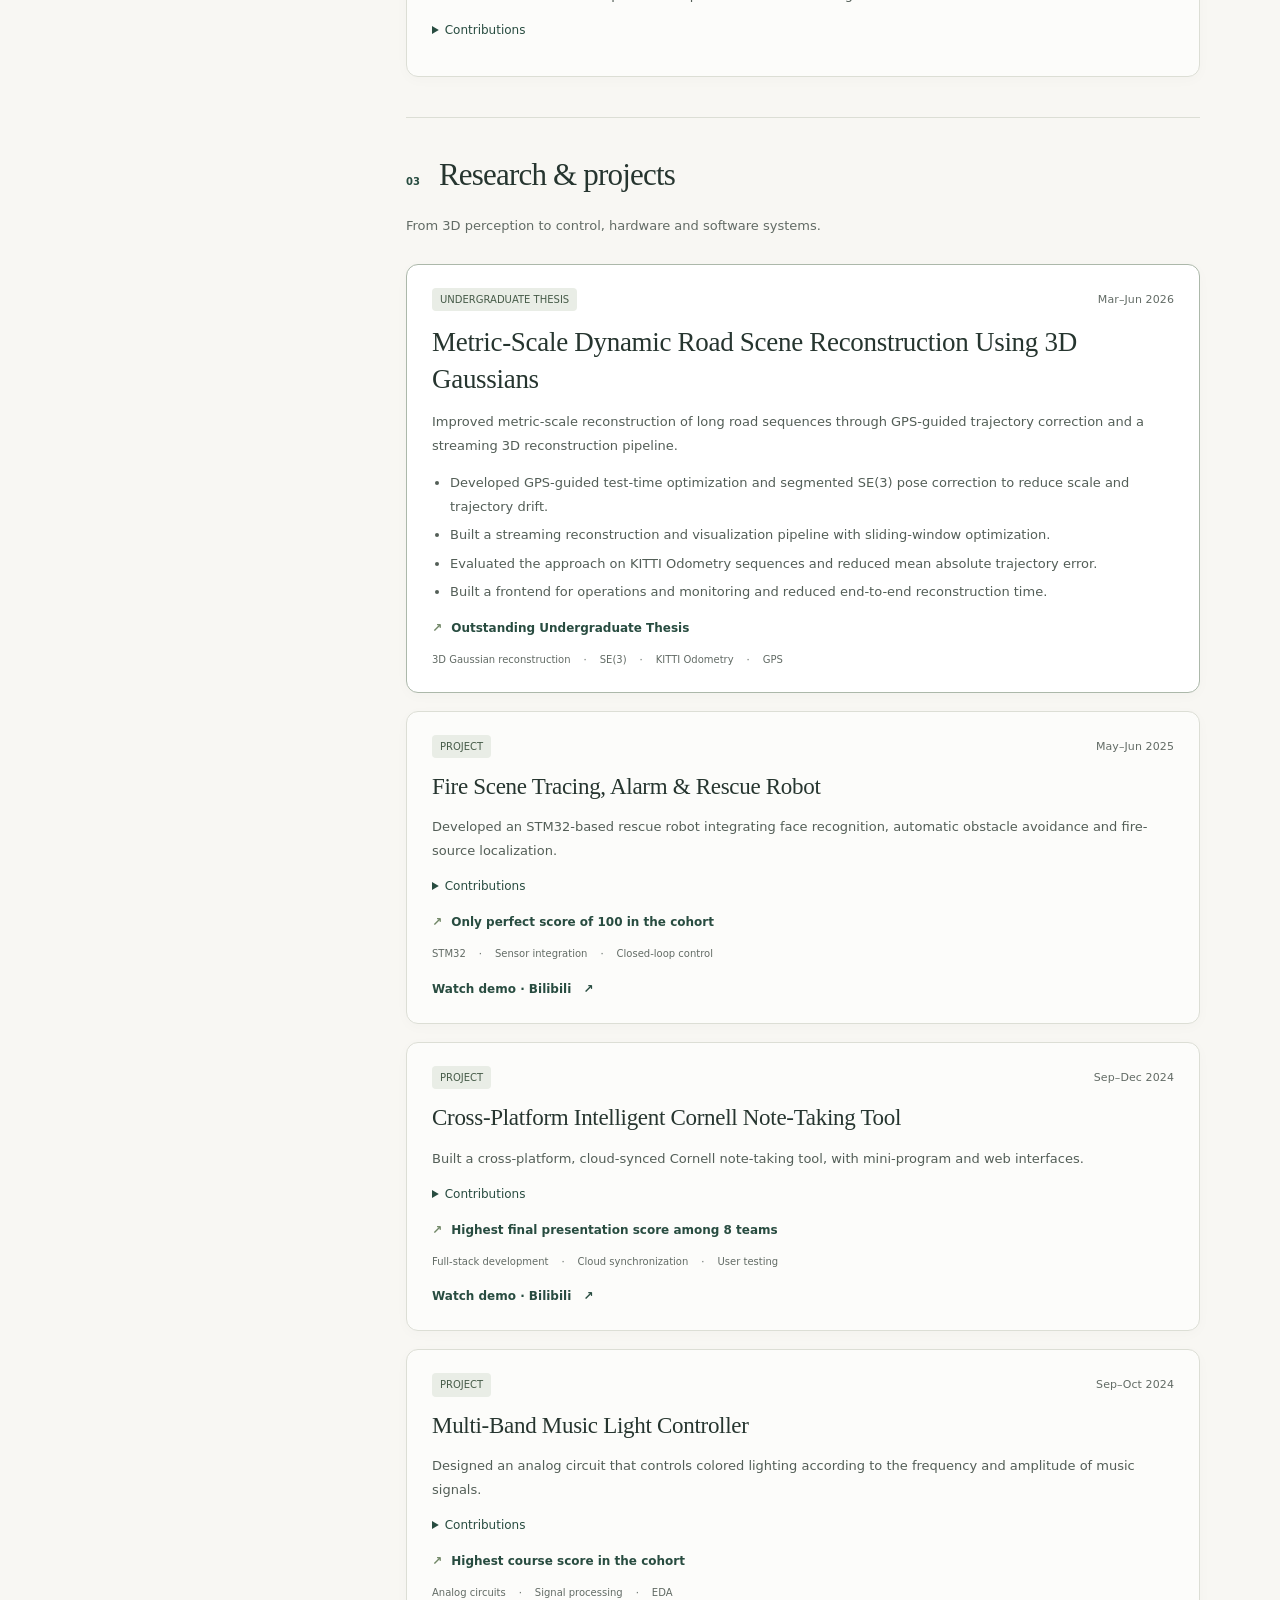
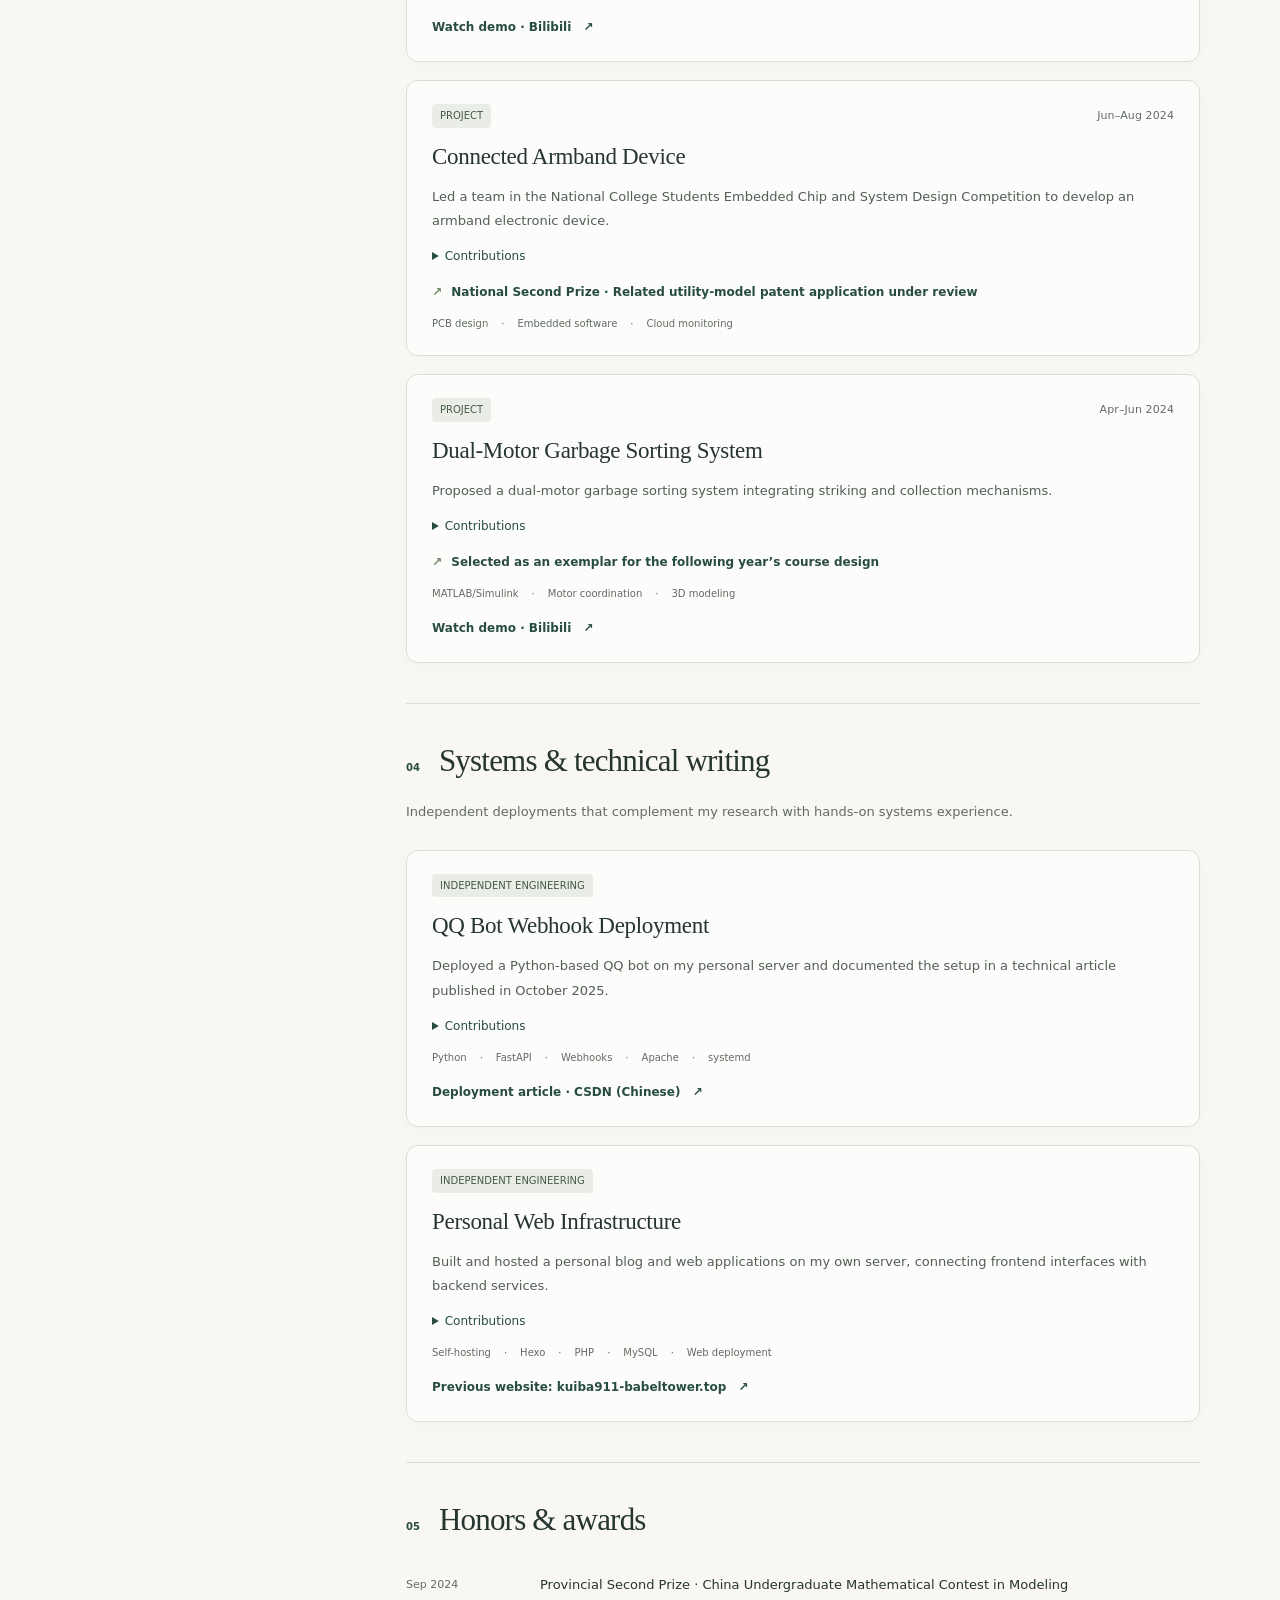
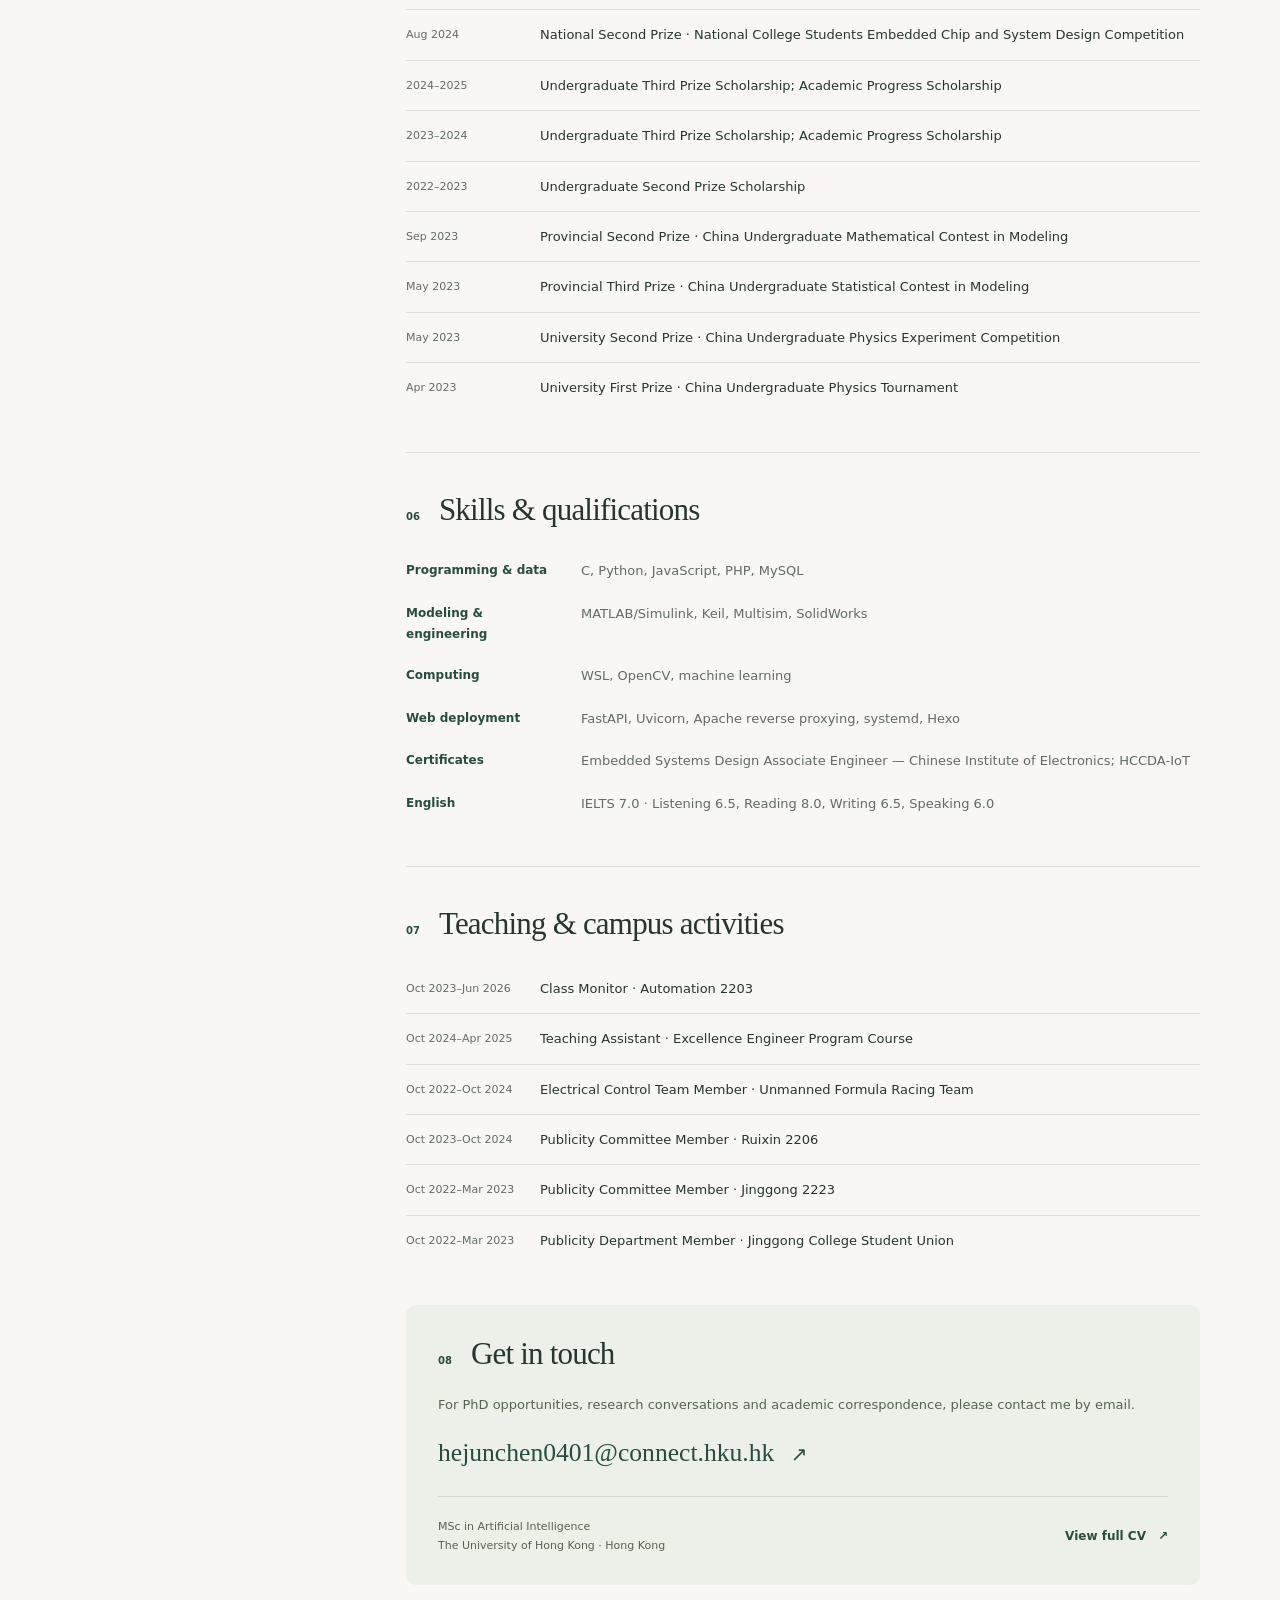
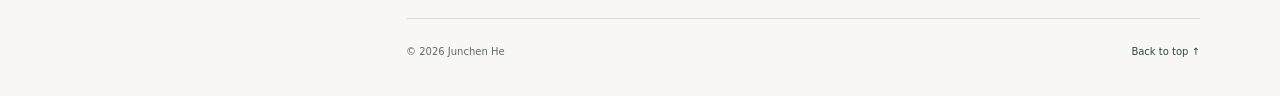
==== commit da3c996d: "Update profile sections, project videos and images" ====
--- a/index.html
+++ b/index.html
@@ -1,3 +1,3 @@
 <!doctype html>
 <html lang="en"><head><meta charset="utf-8"><meta name="viewport" content="width=device-width, initial-scale=1"><title>Junchen He · Research & Academic Profile</title><meta name="description" content="Junchen He, MSc in Artificial Intelligence student at HKU. Interested in spatial intelligence, embodied interaction and deployable interactive systems, with experience in 3D reconstruction and embedded engineering."><meta name="theme-color" content="#243e35"><link rel="icon" href="favicon.svg" type="image/svg+xml"><link rel="stylesheet" href="styles.css"><script defer src="content.js"></script><script defer src="render.js"></script><script defer src="site.js"></script></head>
-<body id="top" data-page="home"><a class="skip-link" href="#main">Skip to content</a><header class="site-header wrap"><div id="header-content"><a class="wordmark" href="#top">Junchen He<span class="wordmark-dot" aria-hidden="true">.</span></a><nav aria-label="Main navigation"><a href="#about">About</a><a href="#research">Research</a><a href="#education">Education</a><a href="#systems">Systems</a><a href="#experience">Experience</a><a href="#awards">Awards</a><a href="#contact">Contact</a><a class="nav-cv" href="cv.html?lang=en">CV <span aria-hidden="true">↗</span></a></nav></div><div class="language-switch" role="group" aria-label="Language"><button type="button" data-language="en" aria-pressed="true" lang="en">EN</button><button type="button" data-language="zh" aria-pressed="false" lang="zh-CN">中文</button></div></header><span class="sr-only" id="language-status" role="status" aria-live="polite"></span><div class="layout wrap"><aside class="profile" id="profile" aria-label="Profile at a glance"><div class="monogram" aria-hidden="true"><span>JH</span><i></i><small>RESEARCH & ENGINEERING</small></div><p class="eyebrow">ARTIFICIAL INTELLIGENCE</p><p class="profile-name">Junchen He</p><p class="profile-role">MSc in Artificial Intelligence<br>The University of Hong Kong</p><p class="location"><span aria-hidden="true">⌖</span> Hong Kong</p><a class="text-link" href="mailto:hejunchen0401@connect.hku.hk">hejunchen0401@connect.hku.hk <span aria-hidden="true">↗</span></a><a class="button button-outline" href="cv.html?lang=en">View full CV <span aria-hidden="true">↗</span></a></aside><main id="main" tabindex="-1"><section class="intro" id="about" aria-labelledby="about-heading"><p class="eyebrow"><span class="tiny-rule" aria-hidden="true"></span>ABOUT ME</p><h1 id="about-heading">Junchen He</h1><p class="intro-line">Spatial intelligence.<br>Human-centred systems.</p><p>I am an MSc in Artificial Intelligence student at the University of Hong Kong, with a BEng in Automation from Beijing Institute of Technology. My undergraduate thesis on metric-scale road scene reconstruction using 3D Gaussians received the Outstanding Undergraduate Thesis award.</p><p>I am seeking PhD opportunities at the intersection of spatial intelligence and human–computer interaction. Building on my experience in 3D reconstruction, robotics, wearable hardware and full-stack development, I hope to investigate how systems can perceive their surroundings and support people through context-aware interaction. I am particularly interested in translating these foundations into embodied interfaces and reliable XR systems for everyday environments.</p><div class="intro-footer"><a class="text-link" href="#work">Explore my research <span aria-hidden="true">↓</span></a><span class="availability"><i aria-hidden="true"></i>Open to PhD opportunities</span></div></section><section class="section " id="research" aria-labelledby="research-heading"><div class="section-heading"><span class="section-number" aria-hidden="true">01</span><h2 id="research-heading">Research interests</h2></div><p class="section-lede">Directions I hope to pursue in doctoral research, building on my technical experience.</p><div class="interests"><article><span class="interest-marker" aria-hidden="true">↗</span><h3>Spatial perception for XR</h3><p>How can 3D reconstruction support spatial interfaces that understand their surroundings? My starting point is GPS-guided, metric-scale road scene reconstruction.</p></article><article><span class="interest-marker" aria-hidden="true">↗</span><h3>Embodied &amp; wearable interaction</h3><p>How can sensing and embedded devices support interaction grounded in people’s actions? I bring experience building an armband device and a sensor-integrated robot.</p></article><article><span class="interest-marker" aria-hidden="true">↗</span><h3>Deployable interactive systems</h3><p>How can interactive systems remain responsive and useful outside the lab? I hope to build on full-stack development, user beta testing and engineering deployment experience.</p></article></div></section><section class="section " id="education" aria-labelledby="education-heading"><div class="section-heading"><span class="section-number" aria-hidden="true">02</span><h2 id="education-heading">Education</h2></div><article class="education-entry"><p class="date">Sep 2026–present</p><div><h3>MSc in Artificial Intelligence</h3><p class="institution">The University of Hong Kong</p><p class="muted">Hong Kong</p></div></article><article class="education-entry"><p class="date">Sep 2022–Jul 2026</p><div><h3>BEng in Automation</h3><p class="institution">Beijing Institute of Technology</p><p class="muted">GPA: 3.5 / 4.0 · Outstanding Undergraduate Thesis</p></div></article></section><section class="section " id="work" aria-labelledby="work-heading"><div class="section-heading"><span class="section-number" aria-hidden="true">03</span><h2 id="work-heading">Research &amp; projects</h2></div><p class="section-lede">From 3D perception to control, hardware and software systems.</p><div class="project-list"><article class="work-entry featured-work"><div class="work-meta"><span class="tag">UNDERGRADUATE THESIS</span><span class="date">Mar–Jun 2026</span></div><h3 class="project-title">Metric-Scale Dynamic Road Scene Reconstruction Using 3D Gaussians</h3><p class="work-description">Improved metric-scale reconstruction of long road sequences through GPS-guided trajectory correction and a streaming 3D reconstruction pipeline.</p><ul class="contributions"><li>Developed GPS-guided test-time optimization and segmented SE(3) pose correction to reduce scale and trajectory drift.</li><li>Built a streaming reconstruction and visualization pipeline with sliding-window optimization.</li><li>Evaluated the approach on KITTI Odometry sequences and reduced mean absolute trajectory error.</li><li>Built a frontend for operations and monitoring and reduced end-to-end reconstruction time.</li></ul><p class="outcome"><span aria-hidden="true">↗</span> Outstanding Undergraduate Thesis</p><ul class="keywords"><li>3D Gaussian reconstruction</li><li>SE(3)</li><li>KITTI Odometry</li><li>GPS</li></ul></article><article class="work-entry"><div class="work-meta"><span class="tag">PROJECT</span><span class="date">May–Jun 2025</span></div><h3 class="project-title">Fire Scene Tracing, Alarm &amp; Rescue Robot</h3><p class="work-description">Developed an STM32-based rescue robot integrating face recognition, automatic obstacle avoidance and fire-source localization.</p><details><summary>Contributions</summary><ul class="contributions"><li>Coordinated project progress and task assignments; integrated sensors and co-designed the perception system.</li><li>Designed closed-loop motor control, path tracing and fire-source identification algorithms.</li><li>Produced demonstration videos to present the robot’s capabilities.</li></ul></details><p class="outcome"><span aria-hidden="true">↗</span> Only perfect score of 100 in the cohort</p><ul class="keywords"><li>STM32</li><li>Sensor integration</li><li>Closed-loop control</li></ul></article><article class="work-entry"><div class="work-meta"><span class="tag">PROJECT</span><span class="date">Sep–Dec 2024</span></div><h3 class="project-title">Cross-Platform Intelligent Cornell Note-Taking Tool</h3><p class="work-description">Built a cross-platform, cloud-synced Cornell note-taking tool, with mini-program and web interfaces.</p><details><summary>Contributions</summary><ul class="contributions"><li>Coordinated development and designed the server and database architecture for cloud synchronization.</li><li>Developed the mini-program frontend and backend and the web application backend.</li><li>Conducted user beta testing, managed quality iterations and presented the product at launch.</li></ul></details><p class="outcome"><span aria-hidden="true">↗</span> Highest final presentation score among 8 teams</p><ul class="keywords"><li>Full-stack development</li><li>Cloud synchronization</li><li>User testing</li></ul></article><article class="work-entry"><div class="work-meta"><span class="tag">PROJECT</span><span class="date">Sep–Oct 2024</span></div><h3 class="project-title">Multi-Band Music Light Controller</h3><p class="work-description">Designed an analog circuit that controls colored lighting according to the frequency and amplitude of music signals.</p><details><summary>Contributions</summary><ul class="contributions"><li>Used sixth-order filtering to separate low, mid and high-frequency bands, with precision rectification and amplification.</li><li>Implemented a 20 mV discrimination circuit and an AC-to-DC regulated power supply.</li><li>Validated the design through EDA simulation and physical circuit debugging.</li></ul></details><p class="outcome"><span aria-hidden="true">↗</span> Highest course score in the cohort</p><ul class="keywords"><li>Analog circuits</li><li>Signal processing</li><li>EDA</li></ul></article><article class="work-entry"><div class="work-meta"><span class="tag">PROJECT</span><span class="date">Jun–Aug 2024</span></div><h3 class="project-title">Connected Armband Device</h3><p class="work-description">Led a team in the National College Students Embedded Chip and System Design Competition to develop an armband electronic device.</p><details><summary>Contributions</summary><ul class="contributions"><li>Independently designed the PCB and developed embedded software for hardware compatibility.</li><li>Deployed a cloud monitoring system and built mini-program and web interfaces to display device information.</li></ul></details><p class="outcome"><span aria-hidden="true">↗</span> National Second Prize · Related utility-model patent application under review</p><ul class="keywords"><li>PCB design</li><li>Embedded software</li><li>Cloud monitoring</li></ul></article><article class="work-entry"><div class="work-meta"><span class="tag">PROJECT</span><span class="date">Apr–Jun 2024</span></div><h3 class="project-title">Dual-Motor Garbage Sorting System</h3><p class="work-description">Proposed a dual-motor garbage sorting system integrating striking and collection mechanisms.</p><details><summary>Contributions</summary><ul class="contributions"><li>Led MATLAB/Simulink modeling and algorithm validation and designed dual-motor coordination.</li><li>Created a 3D sorting-turntable model and produced project demonstration videos.</li></ul></details><p class="outcome"><span aria-hidden="true">↗</span> Selected as an exemplar for the following year’s course design</p><ul class="keywords"><li>MATLAB/Simulink</li><li>Motor coordination</li><li>3D modeling</li></ul></article></div></section><section class="section " id="systems" aria-labelledby="systems-heading"><div class="section-heading"><span class="section-number" aria-hidden="true">04</span><h2 id="systems-heading">Systems &amp; technical writing</h2></div><p class="section-lede">Independent deployments that complement my research with hands-on systems experience.</p><div class="system-list"><article class="system-entry"><p class="eyebrow">INDEPENDENT ENGINEERING</p><h3>QQ Bot Webhook Deployment</h3><p class="work-description">Deployed a Python-based QQ bot on my personal server and documented the setup in a technical article published in October 2025.</p><ul class="contributions"><li>Integrated the official QQ bot Python SDK with a FastAPI Webhook endpoint for callback validation, signature verification and message-event dispatch.</li><li>Configured HTTPS callbacks and Apache reverse proxying; ran the Uvicorn service under systemd with automatic restarts and diagnostic logs.</li><li>Adapted incoming message payloads for SDK handlers and tested private-message replies.</li></ul><ul class="keywords"><li>Python</li><li>FastAPI</li><li>Webhooks</li><li>Apache</li><li>systemd</li></ul><div class="resource-links"><a class="text-link" href="https://blog.csdn.net/weixin_72479216/article/details/153705092">Deployment article · CSDN (Chinese) <span aria-hidden="true">↗</span></a></div></article><article class="system-entry"><p class="eyebrow">INDEPENDENT ENGINEERING</p><h3>Personal Web Infrastructure</h3><p class="work-description">Built and hosted a personal blog and web applications on my own server, connecting frontend interfaces with backend services.</p><ul class="contributions"><li>Set up a Hexo blog with the Redefine theme and organized the blog, Cornell note-taking services and bot deployment under separate subdomains.</li><li>Deployed web and mini-program backend endpoints for the Cornell tool, including PHP/MySQL services for accounts and notes.</li></ul><ul class="keywords"><li>Self-hosting</li><li>Hexo</li><li>PHP</li><li>MySQL</li><li>Web deployment</li></ul><div class="resource-links"><a class="text-link" href="http://kuiba911-babeltower.top/">Previous website: kuiba911-babeltower.top <span aria-hidden="true">↗</span></a></div></article></div></section><section class="section " id="experience" aria-labelledby="experience-heading"><div class="section-heading"><span class="section-number" aria-hidden="true">05</span><h2 id="experience-heading">Industry experience</h2></div><article class="work-entry"><div class="work-meta"><span class="date">Nov 2025–Jan 2026</span></div><h3>Cardinal Operations (Beijing) Co., Ltd.</h3><p class="muted role-label">Intern</p><ul class="contributions"><li>Cleaned, processed and validated large-scale coal-mine transportation data, resolving missing, duplicate and anomalous records.</li><li>Designed a structured database to support optimization modeling and operational analysis.</li><li>Co-developed scheduling optimization algorithms under capacity and demand constraints and supported server deployment for large-scale dispatch planning.</li></ul></article><article class="work-entry"><div class="work-meta"><span class="date">Jul 2025</span></div><h3>Xiaomi Corporation</h3><p class="muted role-label">Intern · Architecture and Experience Department, Thermal Design Division</p><ul class="contributions"><li>Performed smartphone disassembly and competitive product analysis.</li><li>Researched thermal-adaptive brightness control and developed thermal management testing programs.</li><li>Analyzed thermal data and user feedback and collaborated with senior engineers to implement and test thermal design concepts.</li></ul></article></section><section class="section " id="awards" aria-labelledby="awards-heading"><div class="section-heading"><span class="section-number" aria-hidden="true">06</span><h2 id="awards-heading">Honors &amp; awards</h2></div><dl class="record-list"><div><dt>Sep 2024</dt><dd>Provincial Second Prize · China Undergraduate Mathematical Contest in Modeling</dd></div><div><dt>Aug 2024</dt><dd>National Second Prize · National College Students Embedded Chip and System Design Competition</dd></div><div><dt>2024–2025</dt><dd>Undergraduate Third Prize Scholarship; Academic Progress Scholarship</dd></div><div><dt>2023–2024</dt><dd>Undergraduate Third Prize Scholarship; Academic Progress Scholarship</dd></div><div><dt>2022–2023</dt><dd>Undergraduate Second Prize Scholarship</dd></div><div><dt>Sep 2023</dt><dd>Provincial Second Prize · China Undergraduate Mathematical Contest in Modeling</dd></div><div><dt>May 2023</dt><dd>Provincial Third Prize · China Undergraduate Statistical Contest in Modeling</dd></div><div><dt>May 2023</dt><dd>University Second Prize · China Undergraduate Physics Experiment Competition</dd></div><div><dt>Apr 2023</dt><dd>University First Prize · China Undergraduate Physics Tournament</dd></div></dl></section><section class="section " id="skills" aria-labelledby="skills-heading"><div class="section-heading"><span class="section-number" aria-hidden="true">07</span><h2 id="skills-heading">Skills &amp; qualifications</h2></div><dl class="skill-list"><div><dt>Programming &amp; data</dt><dd>C, Python, JavaScript, PHP, MySQL</dd></div><div><dt>Modeling &amp; engineering</dt><dd>MATLAB/Simulink, Keil, Multisim, SolidWorks</dd></div><div><dt>Computing</dt><dd>WSL, OpenCV, machine learning</dd></div><div><dt>Web deployment</dt><dd>FastAPI, Uvicorn, Apache reverse proxying, systemd, Hexo</dd></div><div><dt>Certificates</dt><dd>Embedded Systems Design Associate Engineer — Chinese Institute of Electronics; HCCDA-IoT</dd></div><div><dt>English</dt><dd>IELTS 7.0 · Listening 6.5, Reading 8.0, Writing 6.5, Speaking 6.0</dd></div></dl></section><section class="section " id="service" aria-labelledby="service-heading"><div class="section-heading"><span class="section-number" aria-hidden="true">08</span><h2 id="service-heading">Teaching &amp; campus activities</h2></div><dl class="record-list"><div><dt>Oct 2023–Jun 2026</dt><dd>Class Monitor · Automation 2203</dd></div><div><dt>Oct 2024–Apr 2025</dt><dd>Teaching Assistant · Excellence Engineer Program Course</dd></div><div><dt>Oct 2022–Oct 2024</dt><dd>Electrical Control Team Member · Unmanned Formula Racing Team</dd></div><div><dt>Oct 2023–Oct 2024</dt><dd>Publicity Committee Member · Ruixin 2206</dd></div><div><dt>Oct 2022–Mar 2023</dt><dd>Publicity Committee Member · Jinggong 2223</dd></div><div><dt>Oct 2022–Mar 2023</dt><dd>Publicity Department Member · Jinggong College Student Union</dd></div></dl></section><section class="section contact" id="contact" aria-labelledby="contact-heading"><div class="section-heading"><span class="section-number" aria-hidden="true">09</span><h2 id="contact-heading">Get in touch</h2></div><p>For PhD opportunities, research conversations and academic correspondence, please contact me by email.</p><a class="contact-email" href="mailto:hejunchen0401@connect.hku.hk">hejunchen0401@connect.hku.hk <span aria-hidden="true">↗</span></a><div class="contact-details"><p>MSc in Artificial Intelligence<br>The University of Hong Kong · Hong Kong</p><a class="text-link" href="cv.html?lang=en">View full CV <span aria-hidden="true">↗</span></a></div></section><footer><span>© 2026 Junchen He</span><a href="#top">Back to top ↑</a></footer></main></div></body></html>
+<body id="top" data-page="home"><a class="skip-link" href="#main">Skip to content</a><header class="site-header wrap"><div id="header-content"><a class="wordmark" href="#top">Junchen He<span class="wordmark-dot" aria-hidden="true">.</span></a><nav aria-label="Main navigation"><a href="#about">About</a><a href="#education">Education</a><a href="#experience">Experience</a><a href="#work">Research</a><a href="#systems">Systems</a><a href="#awards">Awards</a><a href="#contact">Contact</a><a class="nav-cv" href="cv.html?lang=en">CV <span aria-hidden="true">↗</span></a></nav></div><div class="language-switch" role="group" aria-label="Language"><button type="button" data-language="en" aria-pressed="true" lang="en">EN</button><button type="button" data-language="zh" aria-pressed="false" lang="zh-CN">中文</button></div></header><span class="sr-only" id="language-status" role="status" aria-live="polite"></span><div class="layout wrap"><aside class="profile" id="profile" aria-label="Profile at a glance"><img class="portrait" src="images/portrait.png" alt="Junchen He" width="857" height="1200" decoding="async"><p class="eyebrow">ARTIFICIAL INTELLIGENCE</p><p class="profile-name">Junchen He</p><p class="profile-role">MSc in Artificial Intelligence<br>The University of Hong Kong</p><p class="location"><span aria-hidden="true">⌖</span> Hong Kong</p><a class="text-link" href="mailto:hejunchen0401@connect.hku.hk">hejunchen0401@connect.hku.hk <span aria-hidden="true">↗</span></a><a class="button button-outline" href="cv.html?lang=en">View full CV <span aria-hidden="true">↗</span></a></aside><main id="main" tabindex="-1"><section class="intro" id="about" aria-labelledby="about-heading"><p class="eyebrow"><span class="tiny-rule" aria-hidden="true"></span>ABOUT ME</p><h1 id="about-heading">Junchen He</h1><p class="intro-line">Spatial intelligence.<br>Human-centred systems.</p><p>I am an MSc in Artificial Intelligence student at the University of Hong Kong, with a BEng in Automation from Beijing Institute of Technology. My undergraduate thesis on metric-scale road scene reconstruction using 3D Gaussians received the Outstanding Undergraduate Thesis award.</p><p>I am seeking PhD opportunities at the intersection of spatial intelligence and human–computer interaction. Building on my experience in 3D reconstruction, robotics, wearable hardware and full-stack development, I hope to investigate how systems can perceive their surroundings and support people through context-aware interaction. I am particularly interested in translating these foundations into embodied interfaces and reliable XR systems for everyday environments.</p><div class="intro-footer"><a class="text-link" href="#work">Explore my research <span aria-hidden="true">↓</span></a><span class="availability"><i aria-hidden="true"></i>Open to PhD opportunities</span></div></section><section class="section " id="education" aria-labelledby="education-heading"><div class="section-heading"><span class="section-number" aria-hidden="true">01</span><h2 id="education-heading">Education</h2></div><article class="education-entry"><p class="date">Sep 2026–present</p><div><h3>MSc in Artificial Intelligence</h3><p class="institution">The University of Hong Kong</p><p class="muted">Hong Kong</p></div></article><article class="education-entry"><p class="date">Sep 2022–Jul 2026</p><div><h3>BEng in Automation</h3><p class="institution">Beijing Institute of Technology</p><p class="muted">GPA: 3.5 / 4.0 · Outstanding Undergraduate Thesis</p></div></article></section><section class="section " id="experience" aria-labelledby="experience-heading"><div class="section-heading"><span class="section-number" aria-hidden="true">02</span><h2 id="experience-heading">Industry experience</h2></div><div class="project-list"><article class="work-entry"><div class="work-meta"><span class="tag">INTERNSHIP</span><span class="date">Nov 2025–Jan 2026</span></div><div class="experience-heading"><h3 class="project-title">Cardinal Operations (Beijing) Co., Ltd.</h3><img class="company-logo" src="images/cardinal_operations.png" alt="Cardinal Operations (Beijing) Co., Ltd." loading="lazy" decoding="async"></div><p class="work-description role-label">Intern</p><details><summary>Contributions</summary><ul class="contributions"><li>Cleaned, processed and validated large-scale coal-mine transportation data, resolving missing, duplicate and anomalous records.</li><li>Designed a structured database to support optimization modeling and operational analysis.</li><li>Co-developed scheduling optimization algorithms under capacity and demand constraints and supported server deployment for large-scale dispatch planning.</li></ul></details></article><article class="work-entry"><div class="work-meta"><span class="tag">INTERNSHIP</span><span class="date">Jul 2025</span></div><div class="experience-heading"><h3 class="project-title">Xiaomi Corporation</h3><img class="company-logo" src="images/xiaomi.png" alt="Xiaomi Corporation" loading="lazy" decoding="async"></div><p class="work-description role-label">Intern · Architecture and Experience Department, Thermal Design Division</p><details><summary>Contributions</summary><ul class="contributions"><li>Performed smartphone disassembly and competitive product analysis.</li><li>Researched thermal-adaptive brightness control and developed thermal management testing programs.</li><li>Analyzed thermal data and user feedback and collaborated with senior engineers to implement and test thermal design concepts.</li></ul></details></article></div></section><section class="section " id="work" aria-labelledby="work-heading"><div class="section-heading"><span class="section-number" aria-hidden="true">03</span><h2 id="work-heading">Research &amp; projects</h2></div><p class="section-lede">From 3D perception to control, hardware and software systems.</p><div class="project-list"><article class="work-entry featured-work"><div class="work-meta"><span class="tag">UNDERGRADUATE THESIS</span><span class="date">Mar–Jun 2026</span></div><h3 class="project-title">Metric-Scale Dynamic Road Scene Reconstruction Using 3D Gaussians</h3><p class="work-description">Improved metric-scale reconstruction of long road sequences through GPS-guided trajectory correction and a streaming 3D reconstruction pipeline.</p><ul class="contributions"><li>Developed GPS-guided test-time optimization and segmented SE(3) pose correction to reduce scale and trajectory drift.</li><li>Built a streaming reconstruction and visualization pipeline with sliding-window optimization.</li><li>Evaluated the approach on KITTI Odometry sequences and reduced mean absolute trajectory error.</li><li>Built a frontend for operations and monitoring and reduced end-to-end reconstruction time.</li></ul><p class="outcome"><span aria-hidden="true">↗</span> Outstanding Undergraduate Thesis</p><ul class="keywords"><li>3D Gaussian reconstruction</li><li>SE(3)</li><li>KITTI Odometry</li><li>GPS</li></ul></article><article class="work-entry"><div class="work-meta"><span class="tag">PROJECT</span><span class="date">May–Jun 2025</span></div><h3 class="project-title">Fire Scene Tracing, Alarm &amp; Rescue Robot</h3><p class="work-description">Developed an STM32-based rescue robot integrating face recognition, automatic obstacle avoidance and fire-source localization.</p><details><summary>Contributions</summary><ul class="contributions"><li>Coordinated project progress and task assignments; integrated sensors and co-designed the perception system.</li><li>Designed closed-loop motor control, path tracing and fire-source identification algorithms.</li><li>Produced demonstration videos to present the robot’s capabilities.</li></ul></details><p class="outcome"><span aria-hidden="true">↗</span> Only perfect score of 100 in the cohort</p><ul class="keywords"><li>STM32</li><li>Sensor integration</li><li>Closed-loop control</li></ul><div class="resource-links"><a class="text-link" href="https://www.bilibili.com/video/BV16P2NYBEnc/?share_source=copy_web&amp;vd_source=08a183dab5ecb4888afbb9c3f689d0e8" target="_blank" rel="noopener noreferrer">Watch demo · Bilibili <span aria-hidden="true">↗</span></a></div></article><article class="work-entry"><div class="work-meta"><span class="tag">PROJECT</span><span class="date">Sep–Dec 2024</span></div><h3 class="project-title">Cross-Platform Intelligent Cornell Note-Taking Tool</h3><p class="work-description">Built a cross-platform, cloud-synced Cornell note-taking tool, with mini-program and web interfaces.</p><details><summary>Contributions</summary><ul class="contributions"><li>Coordinated development and designed the server and database architecture for cloud synchronization.</li><li>Developed the mini-program frontend and backend and the web application backend.</li><li>Conducted user beta testing, managed quality iterations and presented the product at launch.</li></ul></details><p class="outcome"><span aria-hidden="true">↗</span> Highest final presentation score among 8 teams</p><ul class="keywords"><li>Full-stack development</li><li>Cloud synchronization</li><li>User testing</li></ul><div class="resource-links"><a class="text-link" href="https://www.bilibili.com/video/BV1NYzAYxEih/?share_source=copy_web&amp;vd_source=08a183dab5ecb4888afbb9c3f689d0e8" target="_blank" rel="noopener noreferrer">Watch demo · Bilibili <span aria-hidden="true">↗</span></a></div></article><article class="work-entry"><div class="work-meta"><span class="tag">PROJECT</span><span class="date">Sep–Oct 2024</span></div><h3 class="project-title">Multi-Band Music Light Controller</h3><p class="work-description">Designed an analog circuit that controls colored lighting according to the frequency and amplitude of music signals.</p><details><summary>Contributions</summary><ul class="contributions"><li>Used sixth-order filtering to separate low, mid and high-frequency bands, with precision rectification and amplification.</li><li>Implemented a 20 mV discrimination circuit and an AC-to-DC regulated power supply.</li><li>Validated the design through EDA simulation and physical circuit debugging.</li></ul></details><p class="outcome"><span aria-hidden="true">↗</span> Highest course score in the cohort</p><ul class="keywords"><li>Analog circuits</li><li>Signal processing</li><li>EDA</li></ul><div class="resource-links"><a class="text-link" href="https://www.bilibili.com/video/BV16P2NYBEnc/?share_source=copy_web&amp;vd_source=08a183dab5ecb4888afbb9c3f689d0e8" target="_blank" rel="noopener noreferrer">Watch demo · Bilibili <span aria-hidden="true">↗</span></a></div></article><article class="work-entry"><div class="work-meta"><span class="tag">PROJECT</span><span class="date">Jun–Aug 2024</span></div><h3 class="project-title">Connected Armband Device</h3><p class="work-description">Led a team in the National College Students Embedded Chip and System Design Competition to develop an armband electronic device.</p><details><summary>Contributions</summary><ul class="contributions"><li>Independently designed the PCB and developed embedded software for hardware compatibility.</li><li>Deployed a cloud monitoring system and built mini-program and web interfaces to display device information.</li></ul></details><p class="outcome"><span aria-hidden="true">↗</span> National Second Prize · Related utility-model patent application under review</p><ul class="keywords"><li>PCB design</li><li>Embedded software</li><li>Cloud monitoring</li></ul></article><article class="work-entry"><div class="work-meta"><span class="tag">PROJECT</span><span class="date">Apr–Jun 2024</span></div><h3 class="project-title">Dual-Motor Garbage Sorting System</h3><p class="work-description">Proposed a dual-motor garbage sorting system integrating striking and collection mechanisms.</p><details><summary>Contributions</summary><ul class="contributions"><li>Led MATLAB/Simulink modeling and algorithm validation and designed dual-motor coordination.</li><li>Created a 3D sorting-turntable model and produced project demonstration videos.</li></ul></details><p class="outcome"><span aria-hidden="true">↗</span> Selected as an exemplar for the following year’s course design</p><ul class="keywords"><li>MATLAB/Simulink</li><li>Motor coordination</li><li>3D modeling</li></ul><div class="resource-links"><a class="text-link" href="https://www.bilibili.com/video/BV1e4421Q74z/?share_source=copy_web&amp;vd_source=08a183dab5ecb4888afbb9c3f689d0e8" target="_blank" rel="noopener noreferrer">Watch demo · Bilibili <span aria-hidden="true">↗</span></a></div></article></div></section><section class="section " id="systems" aria-labelledby="systems-heading"><div class="section-heading"><span class="section-number" aria-hidden="true">04</span><h2 id="systems-heading">Systems &amp; technical writing</h2></div><p class="section-lede">Independent deployments that complement my research with hands-on systems experience.</p><div class="project-list"><article class="work-entry"><div class="work-meta"><span class="tag">INDEPENDENT ENGINEERING</span></div><h3 class="project-title">QQ Bot Webhook Deployment</h3><p class="work-description">Deployed a Python-based QQ bot on my personal server and documented the setup in a technical article published in October 2025.</p><details><summary>Contributions</summary><ul class="contributions"><li>Integrated the official QQ bot Python SDK with a FastAPI Webhook endpoint for callback validation, signature verification and message-event dispatch.</li><li>Configured HTTPS callbacks and Apache reverse proxying; ran the Uvicorn service under systemd with automatic restarts and diagnostic logs.</li><li>Adapted incoming message payloads for SDK handlers and tested private-message replies.</li></ul></details><ul class="keywords"><li>Python</li><li>FastAPI</li><li>Webhooks</li><li>Apache</li><li>systemd</li></ul><div class="resource-links"><a class="text-link" href="https://blog.csdn.net/weixin_72479216/article/details/153705092" target="_blank" rel="noopener noreferrer">Deployment article · CSDN (Chinese) <span aria-hidden="true">↗</span></a></div></article><article class="work-entry"><div class="work-meta"><span class="tag">INDEPENDENT ENGINEERING</span></div><h3 class="project-title">Personal Web Infrastructure</h3><p class="work-description">Built and hosted a personal blog and web applications on my own server, connecting frontend interfaces with backend services.</p><details><summary>Contributions</summary><ul class="contributions"><li>Set up a Hexo blog with the Redefine theme and organized the blog, Cornell note-taking services and bot deployment under separate subdomains.</li><li>Deployed web and mini-program backend endpoints for the Cornell tool, including PHP/MySQL services for accounts and notes.</li></ul></details><ul class="keywords"><li>Self-hosting</li><li>Hexo</li><li>PHP</li><li>MySQL</li><li>Web deployment</li></ul><div class="resource-links"><a class="text-link" href="http://kuiba911-babeltower.top/" target="_blank" rel="noopener noreferrer">Previous website: kuiba911-babeltower.top <span aria-hidden="true">↗</span></a></div></article></div></section><section class="section " id="awards" aria-labelledby="awards-heading"><div class="section-heading"><span class="section-number" aria-hidden="true">05</span><h2 id="awards-heading">Honors &amp; awards</h2></div><dl class="record-list"><div><dt>Sep 2024</dt><dd>Provincial Second Prize · China Undergraduate Mathematical Contest in Modeling</dd></div><div><dt>Aug 2024</dt><dd>National Second Prize · National College Students Embedded Chip and System Design Competition</dd></div><div><dt>2024–2025</dt><dd>Undergraduate Third Prize Scholarship; Academic Progress Scholarship</dd></div><div><dt>2023–2024</dt><dd>Undergraduate Third Prize Scholarship; Academic Progress Scholarship</dd></div><div><dt>2022–2023</dt><dd>Undergraduate Second Prize Scholarship</dd></div><div><dt>Sep 2023</dt><dd>Provincial Second Prize · China Undergraduate Mathematical Contest in Modeling</dd></div><div><dt>May 2023</dt><dd>Provincial Third Prize · China Undergraduate Statistical Contest in Modeling</dd></div><div><dt>May 2023</dt><dd>University Second Prize · China Undergraduate Physics Experiment Competition</dd></div><div><dt>Apr 2023</dt><dd>University First Prize · China Undergraduate Physics Tournament</dd></div></dl></section><section class="section " id="skills" aria-labelledby="skills-heading"><div class="section-heading"><span class="section-number" aria-hidden="true">06</span><h2 id="skills-heading">Skills &amp; qualifications</h2></div><dl class="skill-list"><div><dt>Programming &amp; data</dt><dd>C, Python, JavaScript, PHP, MySQL</dd></div><div><dt>Modeling &amp; engineering</dt><dd>MATLAB/Simulink, Keil, Multisim, SolidWorks</dd></div><div><dt>Computing</dt><dd>WSL, OpenCV, machine learning</dd></div><div><dt>Web deployment</dt><dd>FastAPI, Uvicorn, Apache reverse proxying, systemd, Hexo</dd></div><div><dt>Certificates</dt><dd>Embedded Systems Design Associate Engineer — Chinese Institute of Electronics; HCCDA-IoT</dd></div><div><dt>English</dt><dd>IELTS 7.0 · Listening 6.5, Reading 8.0, Writing 6.5, Speaking 6.0</dd></div></dl></section><section class="section " id="service" aria-labelledby="service-heading"><div class="section-heading"><span class="section-number" aria-hidden="true">07</span><h2 id="service-heading">Teaching &amp; campus activities</h2></div><dl class="record-list"><div><dt>Oct 2023–Jun 2026</dt><dd>Class Monitor · Automation 2203</dd></div><div><dt>Oct 2024–Apr 2025</dt><dd>Teaching Assistant · Excellence Engineer Program Course</dd></div><div><dt>Oct 2022–Oct 2024</dt><dd>Electrical Control Team Member · Unmanned Formula Racing Team</dd></div><div><dt>Oct 2023–Oct 2024</dt><dd>Publicity Committee Member · Ruixin 2206</dd></div><div><dt>Oct 2022–Mar 2023</dt><dd>Publicity Committee Member · Jinggong 2223</dd></div><div><dt>Oct 2022–Mar 2023</dt><dd>Publicity Department Member · Jinggong College Student Union</dd></div></dl></section><section class="section contact" id="contact" aria-labelledby="contact-heading"><div class="section-heading"><span class="section-number" aria-hidden="true">08</span><h2 id="contact-heading">Get in touch</h2></div><p>For PhD opportunities, research conversations and academic correspondence, please contact me by email.</p><a class="contact-email" href="mailto:hejunchen0401@connect.hku.hk">hejunchen0401@connect.hku.hk <span aria-hidden="true">↗</span></a><div class="contact-details"><p>MSc in Artificial Intelligence<br>The University of Hong Kong · Hong Kong</p><a class="text-link" href="cv.html?lang=en">View full CV <span aria-hidden="true">↗</span></a></div></section><footer><span>© 2026 Junchen He</span><a href="#top">Back to top ↑</a></footer></main></div></body></html>
--- a/styles.css
+++ b/styles.css
@@ -53,9 +53,18 @@
 #education .education-entry{position:relative;margin-top:0;padding:0 0 26px 23px;border-left:1px solid #c4d0bc}
 #education .education-entry:before{content:'';position:absolute;left:-4px;top:8px;width:7px;height:7px;border-radius:50%;background:var(--green);box-shadow:0 0 0 4px var(--paper)}
 #education .education-entry:last-child{padding-bottom:0}
-.system-entry .eyebrow{margin-bottom:9px;font-size:9px}.system-entry h3{font-size:19px;font-weight:550;line-height:1.4}
-.system-entry .work-description{font-size:13px;line-height:1.85;color:#535e57;margin:12px 0}.system-entry+.system-entry{border-top:1px solid var(--line);padding-top:24px;margin-top:27px}.resource-links{margin-top:16px}
+.resource-links{display:flex;flex-wrap:wrap;gap:10px 18px;margin-top:16px;font-size:12px}
 .contact{border-radius:10px;background:#edf0e8}.contact p{color:#55624f}.contact-details{border-color:#d4dbcd}
-.cv-section .system-entry{break-inside:avoid}.cv-section .system-entry h3{font-size:16px}.cv-section .system-entry .work-description,.cv-section .system-entry .contributions{font-size:12px}.cv-section .system-entry .eyebrow{margin-top:15px}.cv-section .system-entry+.system-entry{padding-top:13px;margin-top:17px}
-@media(max-width:760px){.monogram{border-radius:10px}.project-list{gap:14px}.project-list>.work-entry,.project-list>.work-entry:last-child{padding:19px}.system-entry h3{font-size:18px}#education .education-entry{padding-left:19px}}
-@media print{.cv-section .system-entry{padding:0;border:0}.cv-section .system-entry+.system-entry{margin-top:14px}.cv-section .system-entry .work-description,.cv-section .system-entry .contributions{font-size:10.5px;line-height:1.55}.system-entry .eyebrow{color:#333}.resource-links{margin-top:8px}.resource-links .text-link{font-size:10px}.cv-section .project-title,.cv-section .system-entry h3{color:#111}}
+
+@media(max-width:760px){.monogram{border-radius:10px}.project-list{gap:14px}.project-list>.work-entry,.project-list>.work-entry:last-child{padding:19px}#education .education-entry{padding-left:19px}}
+/* Portrait and company marks use the supplied image assets. */
+.portrait{display:block;height:auto;aspect-ratio:5/7;border-radius:16px;object-position:center 20%;border:1px solid var(--line)}
+.experience-heading{display:flex;align-items:center;justify-content:space-between;gap:20px;margin-top:13px}
+.experience-heading .project-title{flex:1;min-width:0;margin:0}
+.company-logo{display:block;width:auto;max-width:148px;height:44px;object-fit:contain;flex-shrink:0}
+.cv-section .project-list{gap:0}
+.cv-section .project-list>.work-entry{padding:16px 0 19px;border:0;border-bottom:1px solid var(--line);border-radius:0;background:transparent;box-shadow:none}
+.cv-section .project-list>.work-entry:last-child{border-bottom:0}
+.cv-section .company-logo{max-width:120px;height:34px}
+@media(max-width:760px){.portrait{height:100px;aspect-ratio:auto;border-radius:10px}.experience-heading{gap:12px}.company-logo{max-width:112px;height:36px}}
+@media print{.resource-links{margin-top:8px}.resource-links .text-link{font-size:10px}.cv-section .project-list>.work-entry{padding:11px 0}.cv-section .project-title{color:#111}.company-logo{max-width:100px;height:28px}}
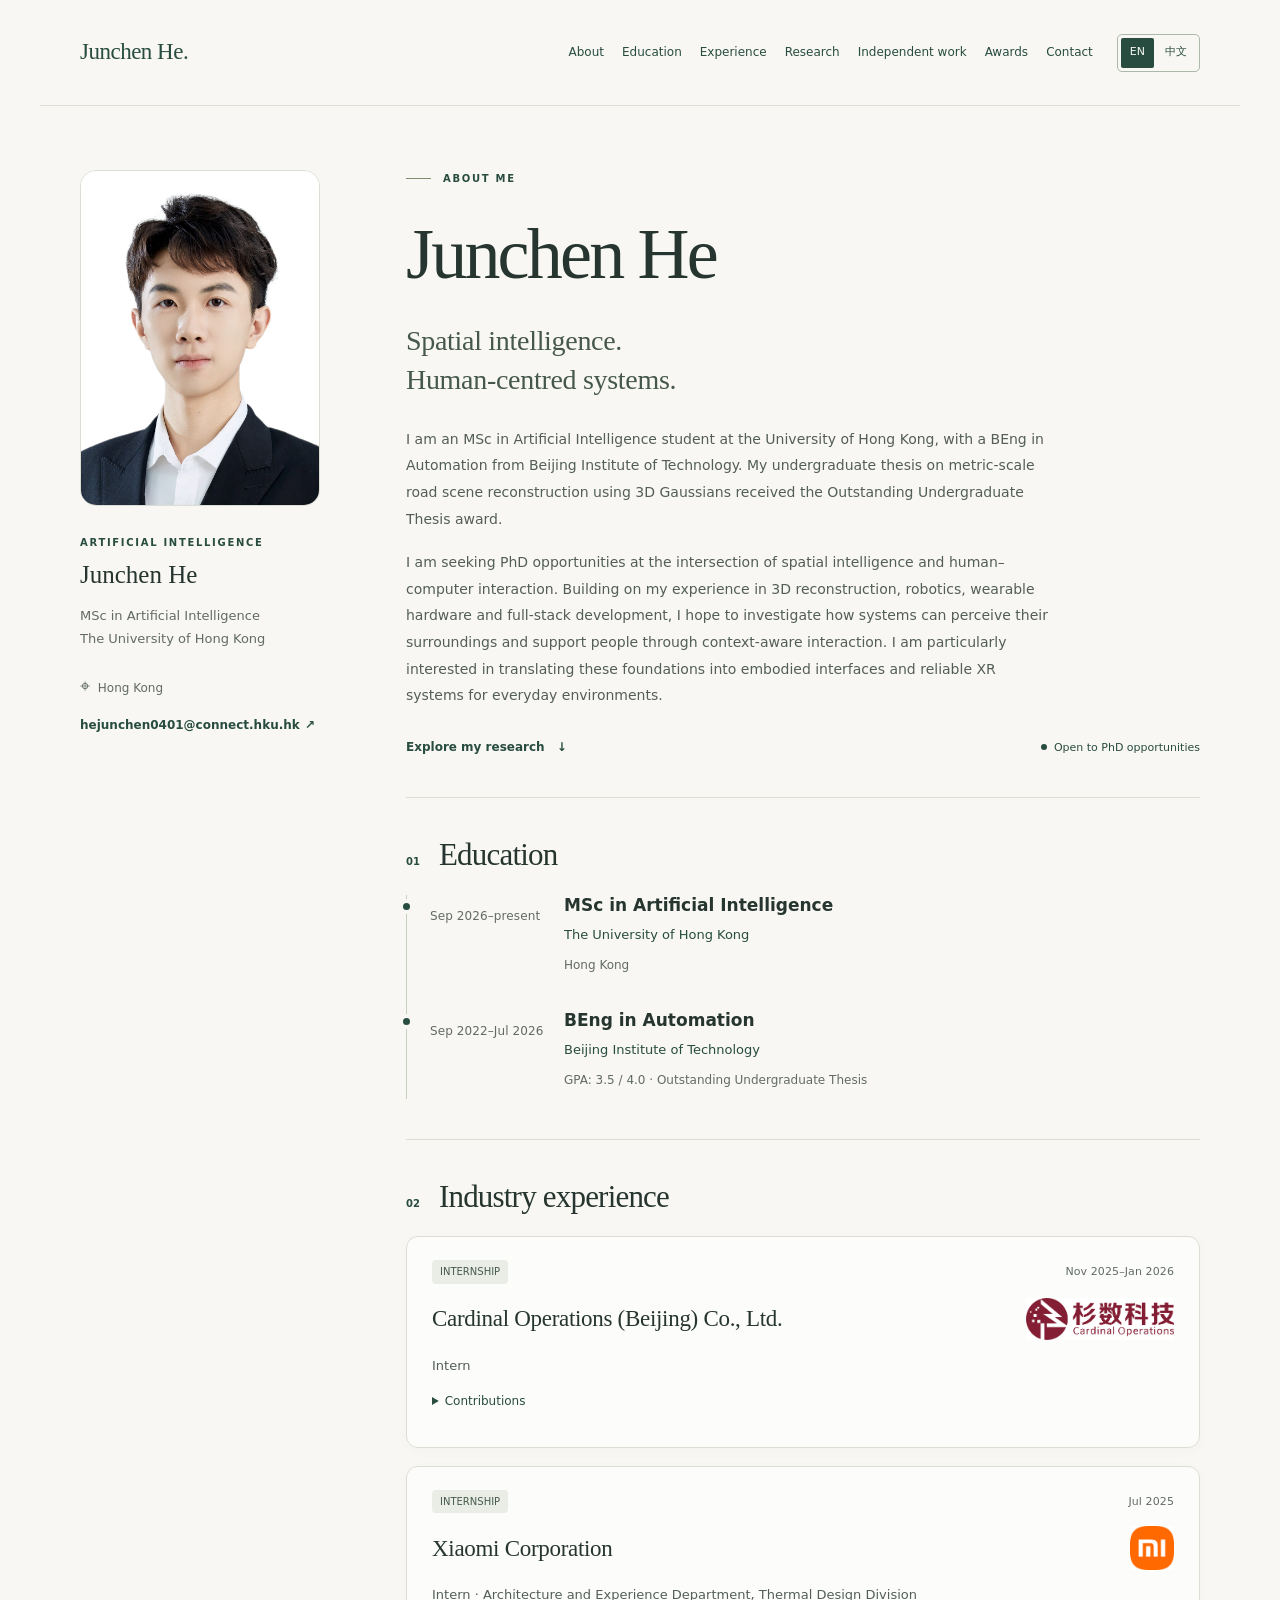
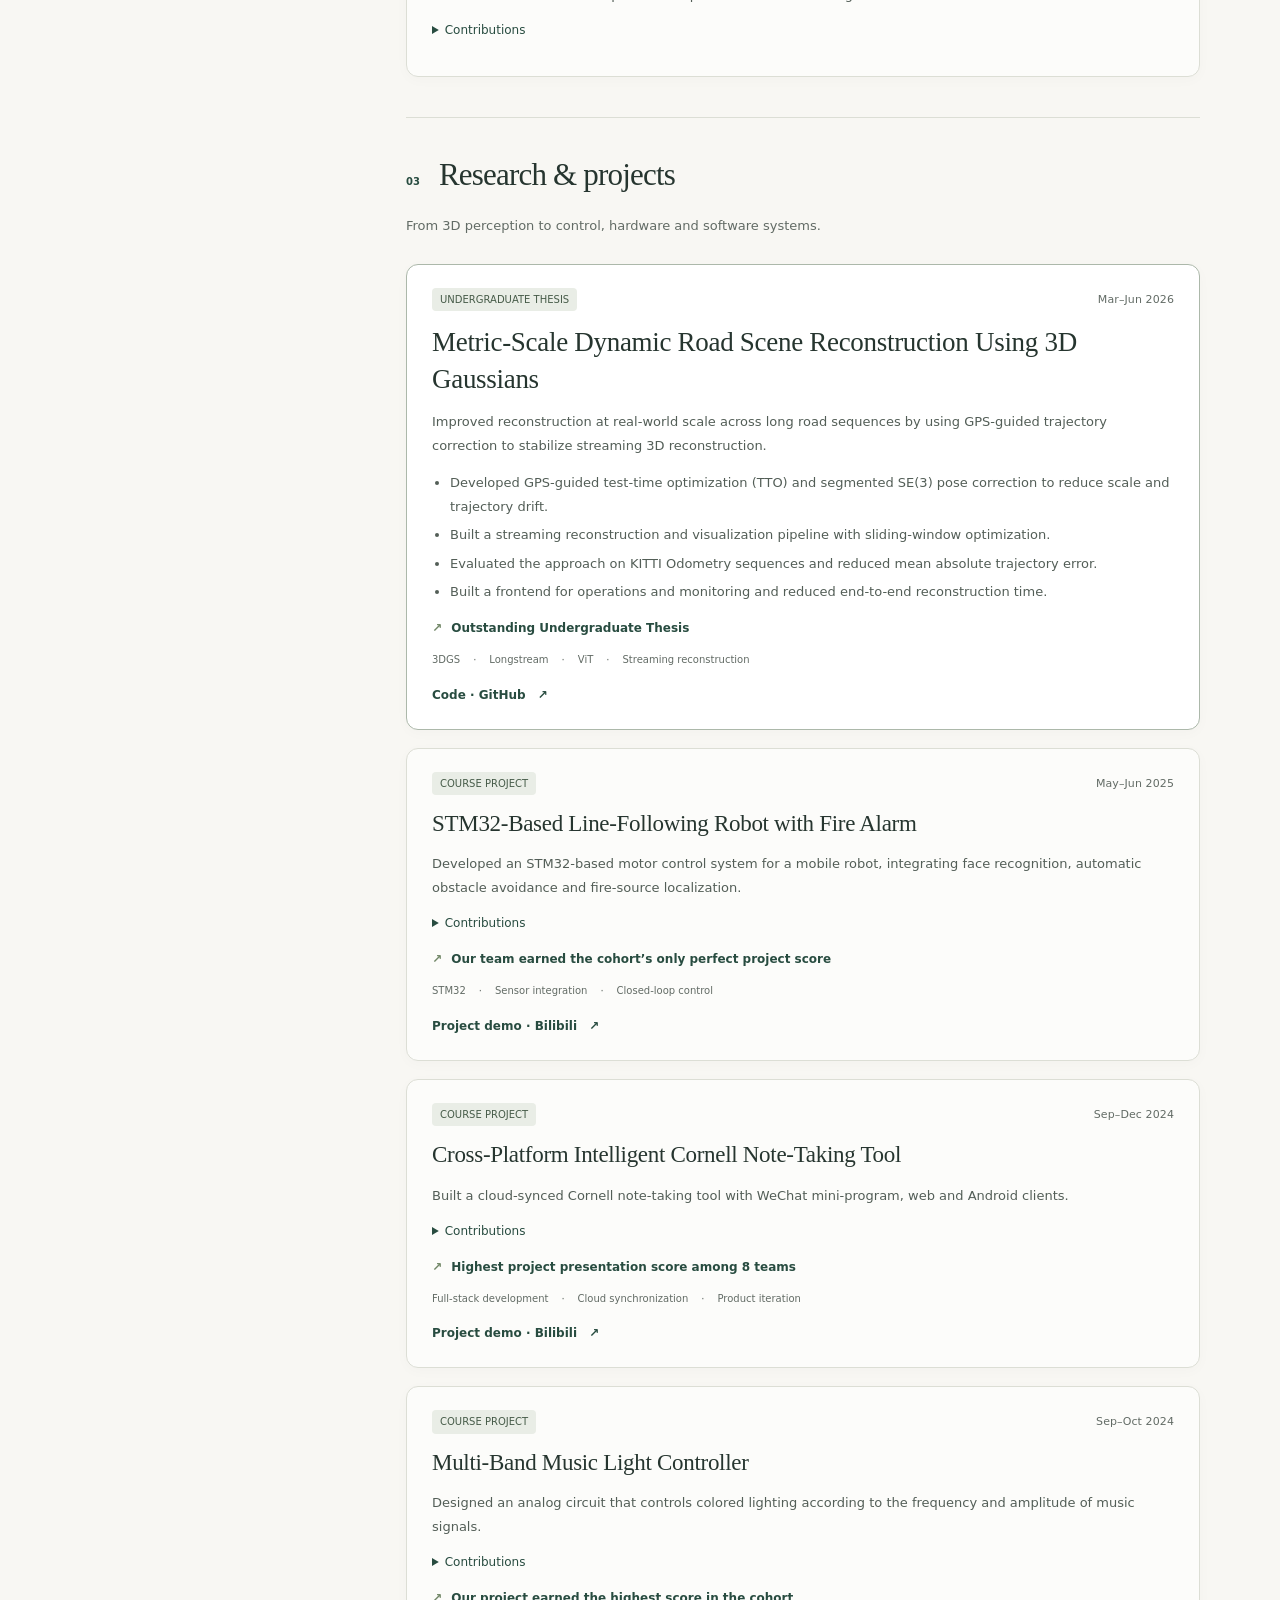
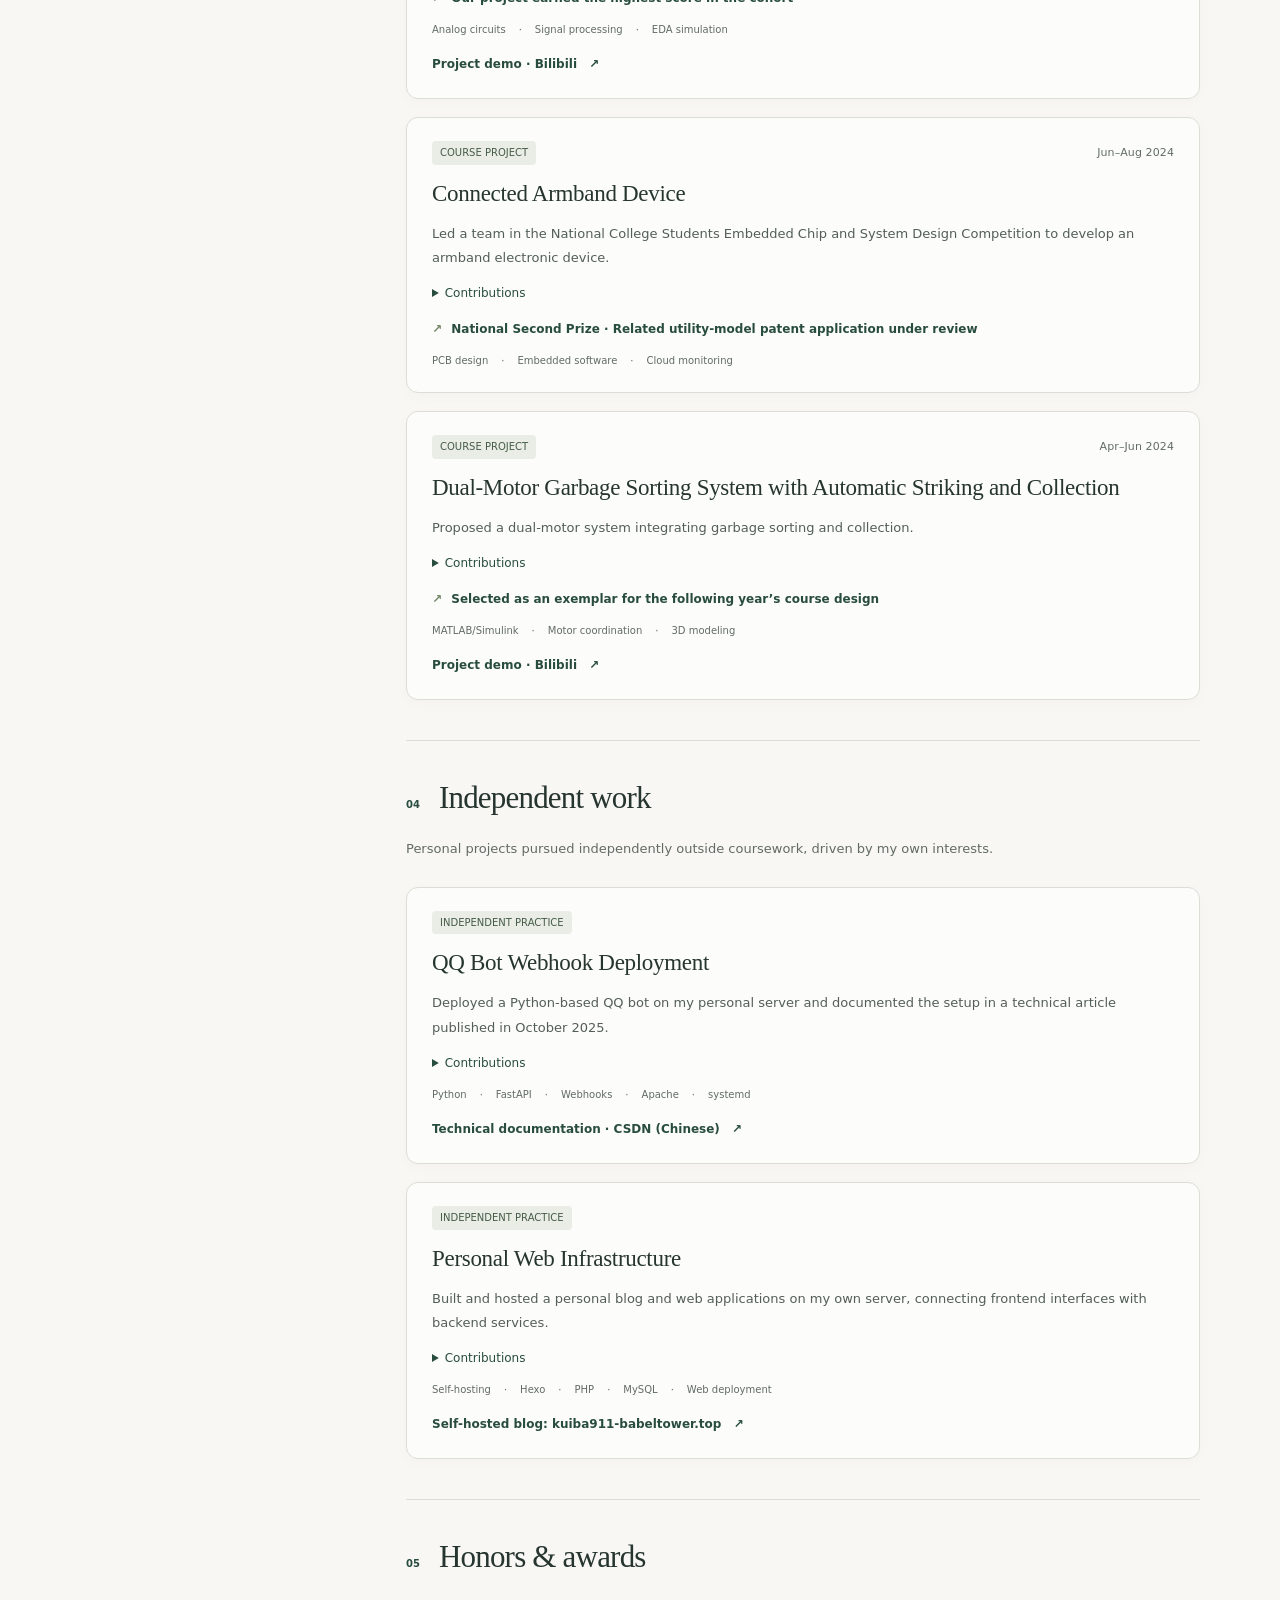
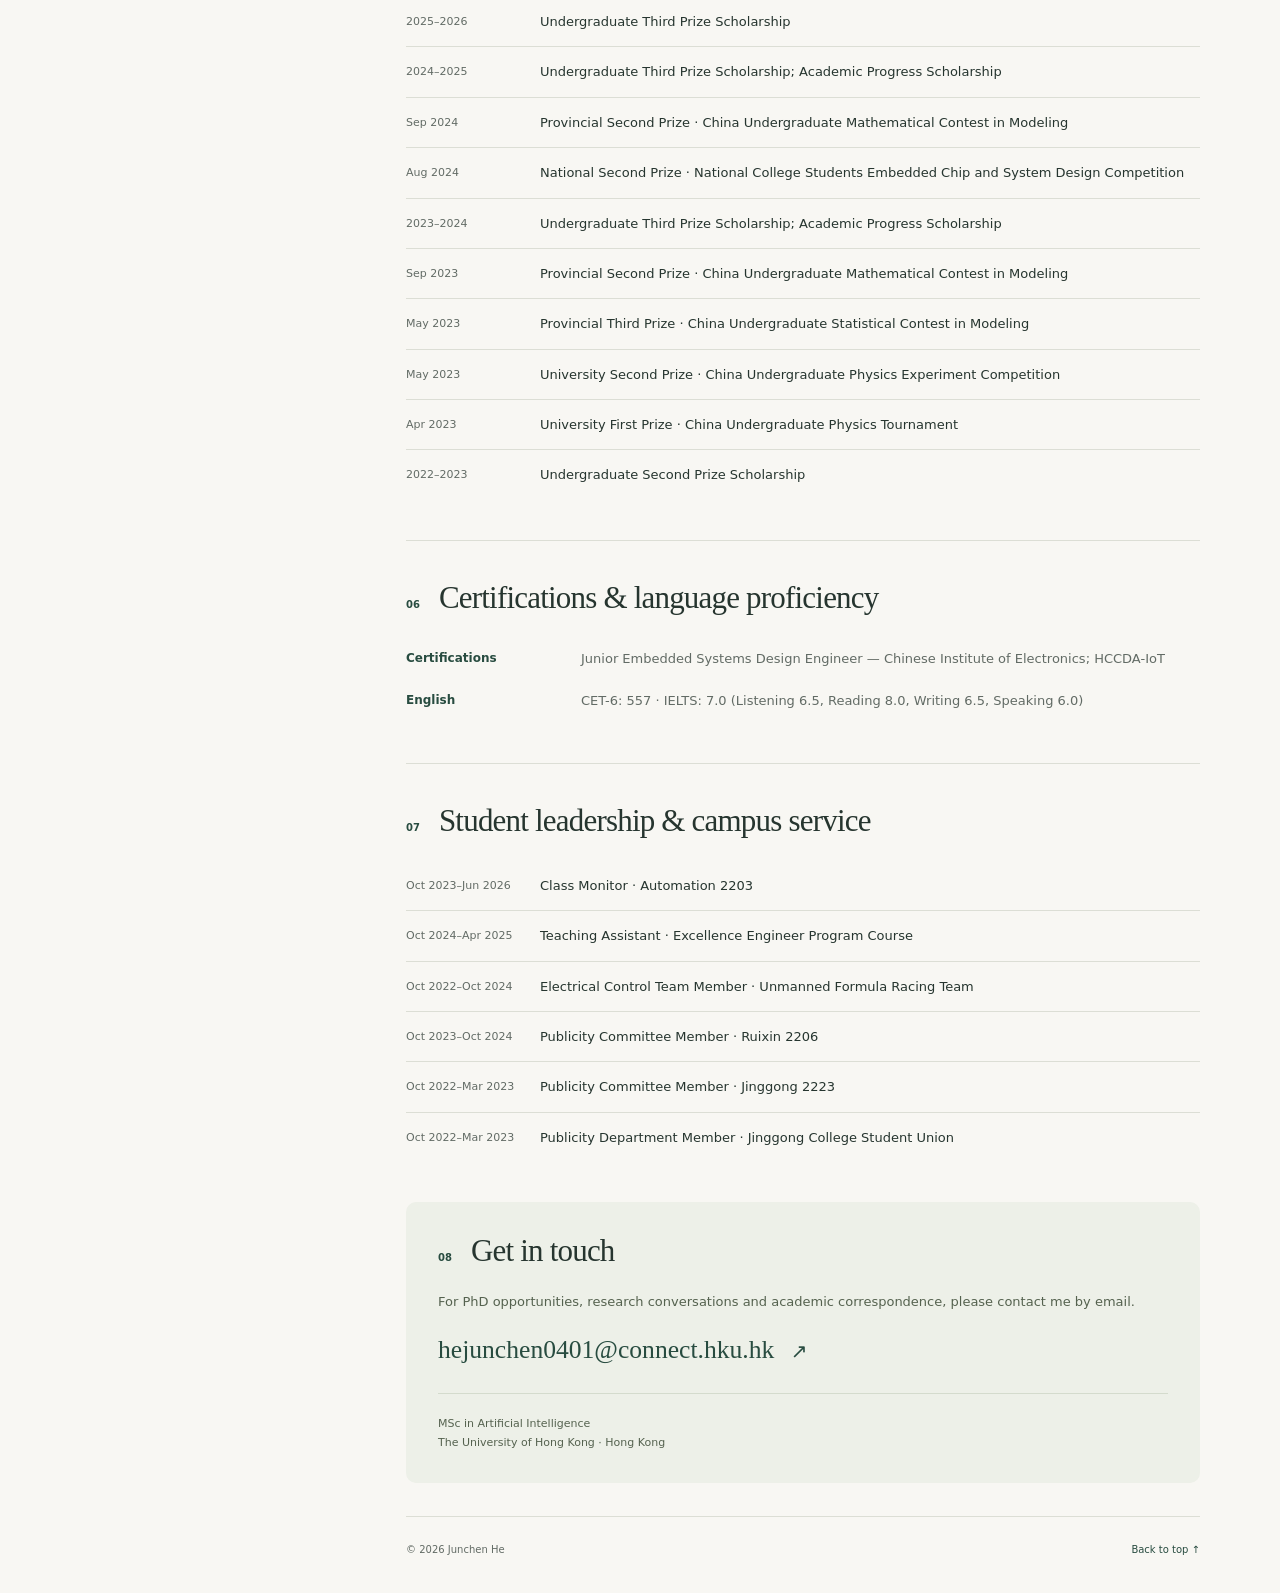
==== commit d1569f3c: "Remove duplicate CV page and align bilingual profile content" ====
--- a/index.html
+++ b/index.html
@@ -1,3 +1,3 @@
 <!doctype html>
 <html lang="en"><head><meta charset="utf-8"><meta name="viewport" content="width=device-width, initial-scale=1"><title>Junchen He · Research & Academic Profile</title><meta name="description" content="Junchen He, MSc in Artificial Intelligence student at HKU. Interested in spatial intelligence, embodied interaction and deployable interactive systems, with experience in 3D reconstruction and embedded engineering."><meta name="theme-color" content="#243e35"><link rel="icon" href="favicon.svg" type="image/svg+xml"><link rel="stylesheet" href="styles.css"><script defer src="content.js"></script><script defer src="render.js"></script><script defer src="site.js"></script></head>
-<body id="top" data-page="home"><a class="skip-link" href="#main">Skip to content</a><header class="site-header wrap"><div id="header-content"><a class="wordmark" href="#top">Junchen He<span class="wordmark-dot" aria-hidden="true">.</span></a><nav aria-label="Main navigation"><a href="#about">About</a><a href="#education">Education</a><a href="#experience">Experience</a><a href="#work">Research</a><a href="#systems">Systems</a><a href="#awards">Awards</a><a href="#contact">Contact</a><a class="nav-cv" href="cv.html?lang=en">CV <span aria-hidden="true">↗</span></a></nav></div><div class="language-switch" role="group" aria-label="Language"><button type="button" data-language="en" aria-pressed="true" lang="en">EN</button><button type="button" data-language="zh" aria-pressed="false" lang="zh-CN">中文</button></div></header><span class="sr-only" id="language-status" role="status" aria-live="polite"></span><div class="layout wrap"><aside class="profile" id="profile" aria-label="Profile at a glance"><img class="portrait" src="images/portrait.png" alt="Junchen He" width="857" height="1200" decoding="async"><p class="eyebrow">ARTIFICIAL INTELLIGENCE</p><p class="profile-name">Junchen He</p><p class="profile-role">MSc in Artificial Intelligence<br>The University of Hong Kong</p><p class="location"><span aria-hidden="true">⌖</span> Hong Kong</p><a class="text-link" href="mailto:hejunchen0401@connect.hku.hk">hejunchen0401@connect.hku.hk <span aria-hidden="true">↗</span></a><a class="button button-outline" href="cv.html?lang=en">View full CV <span aria-hidden="true">↗</span></a></aside><main id="main" tabindex="-1"><section class="intro" id="about" aria-labelledby="about-heading"><p class="eyebrow"><span class="tiny-rule" aria-hidden="true"></span>ABOUT ME</p><h1 id="about-heading">Junchen He</h1><p class="intro-line">Spatial intelligence.<br>Human-centred systems.</p><p>I am an MSc in Artificial Intelligence student at the University of Hong Kong, with a BEng in Automation from Beijing Institute of Technology. My undergraduate thesis on metric-scale road scene reconstruction using 3D Gaussians received the Outstanding Undergraduate Thesis award.</p><p>I am seeking PhD opportunities at the intersection of spatial intelligence and human–computer interaction. Building on my experience in 3D reconstruction, robotics, wearable hardware and full-stack development, I hope to investigate how systems can perceive their surroundings and support people through context-aware interaction. I am particularly interested in translating these foundations into embodied interfaces and reliable XR systems for everyday environments.</p><div class="intro-footer"><a class="text-link" href="#work">Explore my research <span aria-hidden="true">↓</span></a><span class="availability"><i aria-hidden="true"></i>Open to PhD opportunities</span></div></section><section class="section " id="education" aria-labelledby="education-heading"><div class="section-heading"><span class="section-number" aria-hidden="true">01</span><h2 id="education-heading">Education</h2></div><article class="education-entry"><p class="date">Sep 2026–present</p><div><h3>MSc in Artificial Intelligence</h3><p class="institution">The University of Hong Kong</p><p class="muted">Hong Kong</p></div></article><article class="education-entry"><p class="date">Sep 2022–Jul 2026</p><div><h3>BEng in Automation</h3><p class="institution">Beijing Institute of Technology</p><p class="muted">GPA: 3.5 / 4.0 · Outstanding Undergraduate Thesis</p></div></article></section><section class="section " id="experience" aria-labelledby="experience-heading"><div class="section-heading"><span class="section-number" aria-hidden="true">02</span><h2 id="experience-heading">Industry experience</h2></div><div class="project-list"><article class="work-entry"><div class="work-meta"><span class="tag">INTERNSHIP</span><span class="date">Nov 2025–Jan 2026</span></div><div class="experience-heading"><h3 class="project-title">Cardinal Operations (Beijing) Co., Ltd.</h3><img class="company-logo" src="images/cardinal_operations.png" alt="Cardinal Operations (Beijing) Co., Ltd." loading="lazy" decoding="async"></div><p class="work-description role-label">Intern</p><details><summary>Contributions</summary><ul class="contributions"><li>Cleaned, processed and validated large-scale coal-mine transportation data, resolving missing, duplicate and anomalous records.</li><li>Designed a structured database to support optimization modeling and operational analysis.</li><li>Co-developed scheduling optimization algorithms under capacity and demand constraints and supported server deployment for large-scale dispatch planning.</li></ul></details></article><article class="work-entry"><div class="work-meta"><span class="tag">INTERNSHIP</span><span class="date">Jul 2025</span></div><div class="experience-heading"><h3 class="project-title">Xiaomi Corporation</h3><img class="company-logo" src="images/xiaomi.png" alt="Xiaomi Corporation" loading="lazy" decoding="async"></div><p class="work-description role-label">Intern · Architecture and Experience Department, Thermal Design Division</p><details><summary>Contributions</summary><ul class="contributions"><li>Performed smartphone disassembly and competitive product analysis.</li><li>Researched thermal-adaptive brightness control and developed thermal management testing programs.</li><li>Analyzed thermal data and user feedback and collaborated with senior engineers to implement and test thermal design concepts.</li></ul></details></article></div></section><section class="section " id="work" aria-labelledby="work-heading"><div class="section-heading"><span class="section-number" aria-hidden="true">03</span><h2 id="work-heading">Research &amp; projects</h2></div><p class="section-lede">From 3D perception to control, hardware and software systems.</p><div class="project-list"><article class="work-entry featured-work"><div class="work-meta"><span class="tag">UNDERGRADUATE THESIS</span><span class="date">Mar–Jun 2026</span></div><h3 class="project-title">Metric-Scale Dynamic Road Scene Reconstruction Using 3D Gaussians</h3><p class="work-description">Improved metric-scale reconstruction of long road sequences through GPS-guided trajectory correction and a streaming 3D reconstruction pipeline.</p><ul class="contributions"><li>Developed GPS-guided test-time optimization and segmented SE(3) pose correction to reduce scale and trajectory drift.</li><li>Built a streaming reconstruction and visualization pipeline with sliding-window optimization.</li><li>Evaluated the approach on KITTI Odometry sequences and reduced mean absolute trajectory error.</li><li>Built a frontend for operations and monitoring and reduced end-to-end reconstruction time.</li></ul><p class="outcome"><span aria-hidden="true">↗</span> Outstanding Undergraduate Thesis</p><ul class="keywords"><li>3D Gaussian reconstruction</li><li>SE(3)</li><li>KITTI Odometry</li><li>GPS</li></ul></article><article class="work-entry"><div class="work-meta"><span class="tag">PROJECT</span><span class="date">May–Jun 2025</span></div><h3 class="project-title">Fire Scene Tracing, Alarm &amp; Rescue Robot</h3><p class="work-description">Developed an STM32-based rescue robot integrating face recognition, automatic obstacle avoidance and fire-source localization.</p><details><summary>Contributions</summary><ul class="contributions"><li>Coordinated project progress and task assignments; integrated sensors and co-designed the perception system.</li><li>Designed closed-loop motor control, path tracing and fire-source identification algorithms.</li><li>Produced demonstration videos to present the robot’s capabilities.</li></ul></details><p class="outcome"><span aria-hidden="true">↗</span> Only perfect score of 100 in the cohort</p><ul class="keywords"><li>STM32</li><li>Sensor integration</li><li>Closed-loop control</li></ul><div class="resource-links"><a class="text-link" href="https://www.bilibili.com/video/BV16P2NYBEnc/?share_source=copy_web&amp;vd_source=08a183dab5ecb4888afbb9c3f689d0e8" target="_blank" rel="noopener noreferrer">Watch demo · Bilibili <span aria-hidden="true">↗</span></a></div></article><article class="work-entry"><div class="work-meta"><span class="tag">PROJECT</span><span class="date">Sep–Dec 2024</span></div><h3 class="project-title">Cross-Platform Intelligent Cornell Note-Taking Tool</h3><p class="work-description">Built a cross-platform, cloud-synced Cornell note-taking tool, with mini-program and web interfaces.</p><details><summary>Contributions</summary><ul class="contributions"><li>Coordinated development and designed the server and database architecture for cloud synchronization.</li><li>Developed the mini-program frontend and backend and the web application backend.</li><li>Conducted user beta testing, managed quality iterations and presented the product at launch.</li></ul></details><p class="outcome"><span aria-hidden="true">↗</span> Highest final presentation score among 8 teams</p><ul class="keywords"><li>Full-stack development</li><li>Cloud synchronization</li><li>User testing</li></ul><div class="resource-links"><a class="text-link" href="https://www.bilibili.com/video/BV1NYzAYxEih/?share_source=copy_web&amp;vd_source=08a183dab5ecb4888afbb9c3f689d0e8" target="_blank" rel="noopener noreferrer">Watch demo · Bilibili <span aria-hidden="true">↗</span></a></div></article><article class="work-entry"><div class="work-meta"><span class="tag">PROJECT</span><span class="date">Sep–Oct 2024</span></div><h3 class="project-title">Multi-Band Music Light Controller</h3><p class="work-description">Designed an analog circuit that controls colored lighting according to the frequency and amplitude of music signals.</p><details><summary>Contributions</summary><ul class="contributions"><li>Used sixth-order filtering to separate low, mid and high-frequency bands, with precision rectification and amplification.</li><li>Implemented a 20 mV discrimination circuit and an AC-to-DC regulated power supply.</li><li>Validated the design through EDA simulation and physical circuit debugging.</li></ul></details><p class="outcome"><span aria-hidden="true">↗</span> Highest course score in the cohort</p><ul class="keywords"><li>Analog circuits</li><li>Signal processing</li><li>EDA</li></ul><div class="resource-links"><a class="text-link" href="https://www.bilibili.com/video/BV16P2NYBEnc/?share_source=copy_web&amp;vd_source=08a183dab5ecb4888afbb9c3f689d0e8" target="_blank" rel="noopener noreferrer">Watch demo · Bilibili <span aria-hidden="true">↗</span></a></div></article><article class="work-entry"><div class="work-meta"><span class="tag">PROJECT</span><span class="date">Jun–Aug 2024</span></div><h3 class="project-title">Connected Armband Device</h3><p class="work-description">Led a team in the National College Students Embedded Chip and System Design Competition to develop an armband electronic device.</p><details><summary>Contributions</summary><ul class="contributions"><li>Independently designed the PCB and developed embedded software for hardware compatibility.</li><li>Deployed a cloud monitoring system and built mini-program and web interfaces to display device information.</li></ul></details><p class="outcome"><span aria-hidden="true">↗</span> National Second Prize · Related utility-model patent application under review</p><ul class="keywords"><li>PCB design</li><li>Embedded software</li><li>Cloud monitoring</li></ul></article><article class="work-entry"><div class="work-meta"><span class="tag">PROJECT</span><span class="date">Apr–Jun 2024</span></div><h3 class="project-title">Dual-Motor Garbage Sorting System</h3><p class="work-description">Proposed a dual-motor garbage sorting system integrating striking and collection mechanisms.</p><details><summary>Contributions</summary><ul class="contributions"><li>Led MATLAB/Simulink modeling and algorithm validation and designed dual-motor coordination.</li><li>Created a 3D sorting-turntable model and produced project demonstration videos.</li></ul></details><p class="outcome"><span aria-hidden="true">↗</span> Selected as an exemplar for the following year’s course design</p><ul class="keywords"><li>MATLAB/Simulink</li><li>Motor coordination</li><li>3D modeling</li></ul><div class="resource-links"><a class="text-link" href="https://www.bilibili.com/video/BV1e4421Q74z/?share_source=copy_web&amp;vd_source=08a183dab5ecb4888afbb9c3f689d0e8" target="_blank" rel="noopener noreferrer">Watch demo · Bilibili <span aria-hidden="true">↗</span></a></div></article></div></section><section class="section " id="systems" aria-labelledby="systems-heading"><div class="section-heading"><span class="section-number" aria-hidden="true">04</span><h2 id="systems-heading">Systems &amp; technical writing</h2></div><p class="section-lede">Independent deployments that complement my research with hands-on systems experience.</p><div class="project-list"><article class="work-entry"><div class="work-meta"><span class="tag">INDEPENDENT ENGINEERING</span></div><h3 class="project-title">QQ Bot Webhook Deployment</h3><p class="work-description">Deployed a Python-based QQ bot on my personal server and documented the setup in a technical article published in October 2025.</p><details><summary>Contributions</summary><ul class="contributions"><li>Integrated the official QQ bot Python SDK with a FastAPI Webhook endpoint for callback validation, signature verification and message-event dispatch.</li><li>Configured HTTPS callbacks and Apache reverse proxying; ran the Uvicorn service under systemd with automatic restarts and diagnostic logs.</li><li>Adapted incoming message payloads for SDK handlers and tested private-message replies.</li></ul></details><ul class="keywords"><li>Python</li><li>FastAPI</li><li>Webhooks</li><li>Apache</li><li>systemd</li></ul><div class="resource-links"><a class="text-link" href="https://blog.csdn.net/weixin_72479216/article/details/153705092" target="_blank" rel="noopener noreferrer">Deployment article · CSDN (Chinese) <span aria-hidden="true">↗</span></a></div></article><article class="work-entry"><div class="work-meta"><span class="tag">INDEPENDENT ENGINEERING</span></div><h3 class="project-title">Personal Web Infrastructure</h3><p class="work-description">Built and hosted a personal blog and web applications on my own server, connecting frontend interfaces with backend services.</p><details><summary>Contributions</summary><ul class="contributions"><li>Set up a Hexo blog with the Redefine theme and organized the blog, Cornell note-taking services and bot deployment under separate subdomains.</li><li>Deployed web and mini-program backend endpoints for the Cornell tool, including PHP/MySQL services for accounts and notes.</li></ul></details><ul class="keywords"><li>Self-hosting</li><li>Hexo</li><li>PHP</li><li>MySQL</li><li>Web deployment</li></ul><div class="resource-links"><a class="text-link" href="http://kuiba911-babeltower.top/" target="_blank" rel="noopener noreferrer">Previous website: kuiba911-babeltower.top <span aria-hidden="true">↗</span></a></div></article></div></section><section class="section " id="awards" aria-labelledby="awards-heading"><div class="section-heading"><span class="section-number" aria-hidden="true">05</span><h2 id="awards-heading">Honors &amp; awards</h2></div><dl class="record-list"><div><dt>Sep 2024</dt><dd>Provincial Second Prize · China Undergraduate Mathematical Contest in Modeling</dd></div><div><dt>Aug 2024</dt><dd>National Second Prize · National College Students Embedded Chip and System Design Competition</dd></div><div><dt>2024–2025</dt><dd>Undergraduate Third Prize Scholarship; Academic Progress Scholarship</dd></div><div><dt>2023–2024</dt><dd>Undergraduate Third Prize Scholarship; Academic Progress Scholarship</dd></div><div><dt>2022–2023</dt><dd>Undergraduate Second Prize Scholarship</dd></div><div><dt>Sep 2023</dt><dd>Provincial Second Prize · China Undergraduate Mathematical Contest in Modeling</dd></div><div><dt>May 2023</dt><dd>Provincial Third Prize · China Undergraduate Statistical Contest in Modeling</dd></div><div><dt>May 2023</dt><dd>University Second Prize · China Undergraduate Physics Experiment Competition</dd></div><div><dt>Apr 2023</dt><dd>University First Prize · China Undergraduate Physics Tournament</dd></div></dl></section><section class="section " id="skills" aria-labelledby="skills-heading"><div class="section-heading"><span class="section-number" aria-hidden="true">06</span><h2 id="skills-heading">Skills &amp; qualifications</h2></div><dl class="skill-list"><div><dt>Programming &amp; data</dt><dd>C, Python, JavaScript, PHP, MySQL</dd></div><div><dt>Modeling &amp; engineering</dt><dd>MATLAB/Simulink, Keil, Multisim, SolidWorks</dd></div><div><dt>Computing</dt><dd>WSL, OpenCV, machine learning</dd></div><div><dt>Web deployment</dt><dd>FastAPI, Uvicorn, Apache reverse proxying, systemd, Hexo</dd></div><div><dt>Certificates</dt><dd>Embedded Systems Design Associate Engineer — Chinese Institute of Electronics; HCCDA-IoT</dd></div><div><dt>English</dt><dd>IELTS 7.0 · Listening 6.5, Reading 8.0, Writing 6.5, Speaking 6.0</dd></div></dl></section><section class="section " id="service" aria-labelledby="service-heading"><div class="section-heading"><span class="section-number" aria-hidden="true">07</span><h2 id="service-heading">Teaching &amp; campus activities</h2></div><dl class="record-list"><div><dt>Oct 2023–Jun 2026</dt><dd>Class Monitor · Automation 2203</dd></div><div><dt>Oct 2024–Apr 2025</dt><dd>Teaching Assistant · Excellence Engineer Program Course</dd></div><div><dt>Oct 2022–Oct 2024</dt><dd>Electrical Control Team Member · Unmanned Formula Racing Team</dd></div><div><dt>Oct 2023–Oct 2024</dt><dd>Publicity Committee Member · Ruixin 2206</dd></div><div><dt>Oct 2022–Mar 2023</dt><dd>Publicity Committee Member · Jinggong 2223</dd></div><div><dt>Oct 2022–Mar 2023</dt><dd>Publicity Department Member · Jinggong College Student Union</dd></div></dl></section><section class="section contact" id="contact" aria-labelledby="contact-heading"><div class="section-heading"><span class="section-number" aria-hidden="true">08</span><h2 id="contact-heading">Get in touch</h2></div><p>For PhD opportunities, research conversations and academic correspondence, please contact me by email.</p><a class="contact-email" href="mailto:hejunchen0401@connect.hku.hk">hejunchen0401@connect.hku.hk <span aria-hidden="true">↗</span></a><div class="contact-details"><p>MSc in Artificial Intelligence<br>The University of Hong Kong · Hong Kong</p><a class="text-link" href="cv.html?lang=en">View full CV <span aria-hidden="true">↗</span></a></div></section><footer><span>© 2026 Junchen He</span><a href="#top">Back to top ↑</a></footer></main></div></body></html>
+<body id="top" data-page="home"><a class="skip-link" href="#main">Skip to content</a><header class="site-header wrap"><div id="header-content"><a class="wordmark" href="#top">Junchen He<span class="wordmark-dot" aria-hidden="true">.</span></a><nav aria-label="Main navigation"><a href="#about">About</a><a href="#education">Education</a><a href="#experience">Experience</a><a href="#work">Research</a><a href="#systems">Independent work</a><a href="#awards">Awards</a><a href="#contact">Contact</a></nav></div><div class="language-switch" role="group" aria-label="Language"><button type="button" data-language="en" aria-pressed="true" lang="en">EN</button><button type="button" data-language="zh" aria-pressed="false" lang="zh-CN">中文</button></div></header><span class="sr-only" id="language-status" role="status" aria-live="polite"></span><div class="layout wrap"><aside class="profile" id="profile" aria-label="Profile at a glance"><img class="portrait" src="images/portrait.png" alt="Junchen He" width="857" height="1200" decoding="async"><p class="eyebrow">ARTIFICIAL INTELLIGENCE</p><p class="profile-name">Junchen He</p><p class="profile-role">MSc in Artificial Intelligence<br>The University of Hong Kong</p><p class="location"><span aria-hidden="true">⌖</span> Hong Kong</p><a class="text-link" href="mailto:hejunchen0401@connect.hku.hk">hejunchen0401@connect.hku.hk <span aria-hidden="true">↗</span></a></aside><main id="main" tabindex="-1"><section class="intro" id="about" aria-labelledby="about-heading"><p class="eyebrow"><span class="tiny-rule" aria-hidden="true"></span>ABOUT ME</p><h1 id="about-heading">Junchen He</h1><p class="intro-line">Spatial intelligence.<br>Human-centred systems.</p><p>I am an MSc in Artificial Intelligence student at the University of Hong Kong, with a BEng in Automation from Beijing Institute of Technology. My undergraduate thesis on metric-scale road scene reconstruction using 3D Gaussians received the Outstanding Undergraduate Thesis award.</p><p>I am seeking PhD opportunities at the intersection of spatial intelligence and human–computer interaction. Building on my experience in 3D reconstruction, robotics, wearable hardware and full-stack development, I hope to investigate how systems can perceive their surroundings and support people through context-aware interaction. I am particularly interested in translating these foundations into embodied interfaces and reliable XR systems for everyday environments.</p><div class="intro-footer"><a class="text-link" href="#work">Explore my research <span aria-hidden="true">↓</span></a><span class="availability"><i aria-hidden="true"></i>Open to PhD opportunities</span></div></section><section class="section " id="education" aria-labelledby="education-heading"><div class="section-heading"><span class="section-number" aria-hidden="true">01</span><h2 id="education-heading">Education</h2></div><article class="education-entry"><p class="date">Sep 2026–present</p><div><h3>MSc in Artificial Intelligence</h3><p class="institution">The University of Hong Kong</p><p class="muted">Hong Kong</p></div></article><article class="education-entry"><p class="date">Sep 2022–Jul 2026</p><div><h3>BEng in Automation</h3><p class="institution">Beijing Institute of Technology</p><p class="muted">GPA: 3.5 / 4.0 · Outstanding Undergraduate Thesis</p></div></article></section><section class="section " id="experience" aria-labelledby="experience-heading"><div class="section-heading"><span class="section-number" aria-hidden="true">02</span><h2 id="experience-heading">Industry experience</h2></div><div class="project-list"><article class="work-entry"><div class="work-meta"><span class="tag">INTERNSHIP</span><span class="date">Nov 2025–Jan 2026</span></div><div class="experience-heading"><h3 class="project-title">Cardinal Operations (Beijing) Co., Ltd.</h3><img class="company-logo" src="images/cardinal_operations.png" alt="Cardinal Operations (Beijing) Co., Ltd." loading="lazy" decoding="async"></div><p class="work-description role-label">Intern</p><details><summary>Contributions</summary><ul class="contributions"><li>Cleaned, processed and validated large-scale coal-mine transportation data, resolving missing, duplicate and anomalous records.</li><li>Designed a structured database to support optimization modeling and operational analysis.</li><li>Co-developed scheduling optimization algorithms under capacity and demand constraints and supported server deployment for large-scale dispatch planning.</li></ul></details></article><article class="work-entry"><div class="work-meta"><span class="tag">INTERNSHIP</span><span class="date">Jul 2025</span></div><div class="experience-heading"><h3 class="project-title">Xiaomi Corporation</h3><img class="company-logo" src="images/xiaomi.png" alt="Xiaomi Corporation" loading="lazy" decoding="async"></div><p class="work-description role-label">Intern · Architecture and Experience Department, Thermal Design Division</p><details><summary>Contributions</summary><ul class="contributions"><li>Independently disassembled mainstream smartphone models and conducted competitive product analysis.</li><li>Researched thermal-adaptive brightness control and developed thermal management testing programs.</li><li>Analyzed thermal data and user feedback and collaborated with senior engineers to implement and test thermal design concepts.</li></ul></details></article></div></section><section class="section " id="work" aria-labelledby="work-heading"><div class="section-heading"><span class="section-number" aria-hidden="true">03</span><h2 id="work-heading">Research &amp; projects</h2></div><p class="section-lede">From 3D perception to control, hardware and software systems.</p><div class="project-list"><article class="work-entry featured-work"><div class="work-meta"><span class="tag">UNDERGRADUATE THESIS</span><span class="date">Mar–Jun 2026</span></div><h3 class="project-title">Metric-Scale Dynamic Road Scene Reconstruction Using 3D Gaussians</h3><p class="work-description">Improved reconstruction at real-world scale across long road sequences by using GPS-guided trajectory correction to stabilize streaming 3D reconstruction.</p><ul class="contributions"><li>Developed GPS-guided test-time optimization (TTO) and segmented SE(3) pose correction to reduce scale and trajectory drift.</li><li>Built a streaming reconstruction and visualization pipeline with sliding-window optimization.</li><li>Evaluated the approach on KITTI Odometry sequences and reduced mean absolute trajectory error.</li><li>Built a frontend for operations and monitoring and reduced end-to-end reconstruction time.</li></ul><p class="outcome"><span aria-hidden="true">↗</span> Outstanding Undergraduate Thesis</p><ul class="keywords"><li>3DGS</li><li>Longstream</li><li>ViT</li><li>Streaming reconstruction</li></ul><div class="resource-links"><a class="text-link" href="https://github.com/Space-ash/LongStream-kit" target="_blank" rel="noopener noreferrer">Code · GitHub <span aria-hidden="true">↗</span></a></div></article><article class="work-entry"><div class="work-meta"><span class="tag">COURSE PROJECT</span><span class="date">May–Jun 2025</span></div><h3 class="project-title">STM32-Based Line-Following Robot with Fire Alarm</h3><p class="work-description">Developed an STM32-based motor control system for a mobile robot, integrating face recognition, automatic obstacle avoidance and fire-source localization.</p><details><summary>Contributions</summary><ul class="contributions"><li>Led the team, coordinated project progress and task assignments, integrated sensors and designed the perception system.</li><li>Designed closed-loop motor control, line-following and fire-source identification algorithms.</li><li>Recorded and edited demonstration videos and led the final project presentation.</li></ul></details><p class="outcome"><span aria-hidden="true">↗</span> Our team earned the cohort’s only perfect project score</p><ul class="keywords"><li>STM32</li><li>Sensor integration</li><li>Closed-loop control</li></ul><div class="resource-links"><a class="text-link" href="https://www.bilibili.com/video/BV16P2NYBEnc/?share_source=copy_web&amp;vd_source=08a183dab5ecb4888afbb9c3f689d0e8" target="_blank" rel="noopener noreferrer">Project demo · Bilibili <span aria-hidden="true">↗</span></a></div></article><article class="work-entry"><div class="work-meta"><span class="tag">COURSE PROJECT</span><span class="date">Sep–Dec 2024</span></div><h3 class="project-title">Cross-Platform Intelligent Cornell Note-Taking Tool</h3><p class="work-description">Built a cloud-synced Cornell note-taking tool with WeChat mini-program, web and Android clients.</p><details><summary>Contributions</summary><ul class="contributions"><li>Led the team, coordinated development tasks and timelines, and designed the server and database architecture for cloud synchronization.</li><li>Developed the WeChat mini-program frontend and backend, along with the web application backend.</li><li>Conducted user testing, iterated on product quality and led the product presentation at the end-of-course launch event.</li></ul></details><p class="outcome"><span aria-hidden="true">↗</span> Highest project presentation score among 8 teams</p><ul class="keywords"><li>Full-stack development</li><li>Cloud synchronization</li><li>Product iteration</li></ul><div class="resource-links"><a class="text-link" href="https://www.bilibili.com/video/BV1NYzAYxEih/?share_source=copy_web&amp;vd_source=08a183dab5ecb4888afbb9c3f689d0e8" target="_blank" rel="noopener noreferrer">Project demo · Bilibili <span aria-hidden="true">↗</span></a></div></article><article class="work-entry"><div class="work-meta"><span class="tag">COURSE PROJECT</span><span class="date">Sep–Oct 2024</span></div><h3 class="project-title">Multi-Band Music Light Controller</h3><p class="work-description">Designed an analog circuit that controls colored lighting according to the frequency and amplitude of music signals.</p><details><summary>Contributions</summary><ul class="contributions"><li>Designed sixth-order filters to separate low, mid and high-frequency bands, along with precision rectification and amplification circuits.</li><li>Implemented a 20 mV discrimination circuit and an AC-to-DC regulated power supply.</li><li>Validated the design through EDA simulation and physical circuit debugging.</li></ul></details><p class="outcome"><span aria-hidden="true">↗</span> Our project earned the highest score in the cohort</p><ul class="keywords"><li>Analog circuits</li><li>Signal processing</li><li>EDA simulation</li></ul><div class="resource-links"><a class="text-link" href="https://www.bilibili.com/video/BV16P2NYBEnc/?share_source=copy_web&amp;vd_source=08a183dab5ecb4888afbb9c3f689d0e8" target="_blank" rel="noopener noreferrer">Project demo · Bilibili <span aria-hidden="true">↗</span></a></div></article><article class="work-entry"><div class="work-meta"><span class="tag">COURSE PROJECT</span><span class="date">Jun–Aug 2024</span></div><h3 class="project-title">Connected Armband Device</h3><p class="work-description">Led a team in the National College Students Embedded Chip and System Design Competition to develop an armband electronic device.</p><details><summary>Contributions</summary><ul class="contributions"><li>Independently designed the PCB and developed embedded software for hardware compatibility.</li><li>Deployed a cloud monitoring system and built mini-program and web interfaces to display device information.</li></ul></details><p class="outcome"><span aria-hidden="true">↗</span> National Second Prize · Related utility-model patent application under review</p><ul class="keywords"><li>PCB design</li><li>Embedded software</li><li>Cloud monitoring</li></ul></article><article class="work-entry"><div class="work-meta"><span class="tag">COURSE PROJECT</span><span class="date">Apr–Jun 2024</span></div><h3 class="project-title">Dual-Motor Garbage Sorting System with Automatic Striking and Collection</h3><p class="work-description">Proposed a dual-motor system integrating garbage sorting and collection.</p><details><summary>Contributions</summary><ul class="contributions"><li>Led the team in MATLAB/Simulink modeling and algorithm validation, and designed the dual-motor coordination system.</li><li>Modeled the sorting turntable in SolidWorks, then 3D-printed and integrated it into the system.</li><li>Led the final project presentation and recorded and edited demonstration videos.</li></ul></details><p class="outcome"><span aria-hidden="true">↗</span> Selected as an exemplar for the following year’s course design</p><ul class="keywords"><li>MATLAB/Simulink</li><li>Motor coordination</li><li>3D modeling</li></ul><div class="resource-links"><a class="text-link" href="https://www.bilibili.com/video/BV1e4421Q74z/?share_source=copy_web&amp;vd_source=08a183dab5ecb4888afbb9c3f689d0e8" target="_blank" rel="noopener noreferrer">Project demo · Bilibili <span aria-hidden="true">↗</span></a></div></article></div></section><section class="section " id="systems" aria-labelledby="systems-heading"><div class="section-heading"><span class="section-number" aria-hidden="true">04</span><h2 id="systems-heading">Independent work</h2></div><p class="section-lede">Personal projects pursued independently outside coursework, driven by my own interests.</p><div class="project-list"><article class="work-entry"><div class="work-meta"><span class="tag">INDEPENDENT PRACTICE</span></div><h3 class="project-title">QQ Bot Webhook Deployment</h3><p class="work-description">Deployed a Python-based QQ bot on my personal server and documented the setup in a technical article published in October 2025.</p><details><summary>Contributions</summary><ul class="contributions"><li>Integrated the official QQ bot Python SDK with a FastAPI Webhook endpoint for callback validation, signature verification and message-event dispatch.</li><li>Configured HTTPS callbacks and Apache reverse proxying; ran the Uvicorn service under systemd with automatic restarts and diagnostic logs.</li><li>Adapted incoming message payloads for SDK handlers and tested private-message replies.</li></ul></details><ul class="keywords"><li>Python</li><li>FastAPI</li><li>Webhooks</li><li>Apache</li><li>systemd</li></ul><div class="resource-links"><a class="text-link" href="https://blog.csdn.net/weixin_72479216/article/details/153705092" target="_blank" rel="noopener noreferrer">Technical documentation · CSDN (Chinese) <span aria-hidden="true">↗</span></a></div></article><article class="work-entry"><div class="work-meta"><span class="tag">INDEPENDENT PRACTICE</span></div><h3 class="project-title">Personal Web Infrastructure</h3><p class="work-description">Built and hosted a personal blog and web applications on my own server, connecting frontend interfaces with backend services.</p><details><summary>Contributions</summary><ul class="contributions"><li>Set up a Hexo blog with the Redefine theme and organized the blog, Cornell note-taking services and bot deployment under separate subdomains.</li><li>Deployed web and mini-program backend endpoints for the Cornell tool, including PHP/MySQL services for accounts and notes.</li><li>Deployed a small Minecraft server to support multiplayer sessions.</li></ul></details><ul class="keywords"><li>Self-hosting</li><li>Hexo</li><li>PHP</li><li>MySQL</li><li>Web deployment</li></ul><div class="resource-links"><a class="text-link" href="http://kuiba911-babeltower.top/" target="_blank" rel="noopener noreferrer">Self-hosted blog: kuiba911-babeltower.top <span aria-hidden="true">↗</span></a></div></article></div></section><section class="section " id="awards" aria-labelledby="awards-heading"><div class="section-heading"><span class="section-number" aria-hidden="true">05</span><h2 id="awards-heading">Honors &amp; awards</h2></div><dl class="record-list"><div><dt>2025–2026</dt><dd>Undergraduate Third Prize Scholarship</dd></div><div><dt>2024–2025</dt><dd>Undergraduate Third Prize Scholarship; Academic Progress Scholarship</dd></div><div><dt>Sep 2024</dt><dd>Provincial Second Prize · China Undergraduate Mathematical Contest in Modeling</dd></div><div><dt>Aug 2024</dt><dd>National Second Prize · National College Students Embedded Chip and System Design Competition</dd></div><div><dt>2023–2024</dt><dd>Undergraduate Third Prize Scholarship; Academic Progress Scholarship</dd></div><div><dt>Sep 2023</dt><dd>Provincial Second Prize · China Undergraduate Mathematical Contest in Modeling</dd></div><div><dt>May 2023</dt><dd>Provincial Third Prize · China Undergraduate Statistical Contest in Modeling</dd></div><div><dt>May 2023</dt><dd>University Second Prize · China Undergraduate Physics Experiment Competition</dd></div><div><dt>Apr 2023</dt><dd>University First Prize · China Undergraduate Physics Tournament</dd></div><div><dt>2022–2023</dt><dd>Undergraduate Second Prize Scholarship</dd></div></dl></section><section class="section " id="skills" aria-labelledby="skills-heading"><div class="section-heading"><span class="section-number" aria-hidden="true">06</span><h2 id="skills-heading">Certifications &amp; language proficiency</h2></div><dl class="skill-list"><div><dt>Certifications</dt><dd>Junior Embedded Systems Design Engineer — Chinese Institute of Electronics; HCCDA-IoT</dd></div><div><dt>English</dt><dd>CET-6: 557 · IELTS: 7.0 (Listening 6.5, Reading 8.0, Writing 6.5, Speaking 6.0)</dd></div></dl></section><section class="section " id="service" aria-labelledby="service-heading"><div class="section-heading"><span class="section-number" aria-hidden="true">07</span><h2 id="service-heading">Student leadership &amp; campus service</h2></div><dl class="record-list"><div><dt>Oct 2023–Jun 2026</dt><dd>Class Monitor · Automation 2203</dd></div><div><dt>Oct 2024–Apr 2025</dt><dd>Teaching Assistant · Excellence Engineer Program Course</dd></div><div><dt>Oct 2022–Oct 2024</dt><dd>Electrical Control Team Member · Unmanned Formula Racing Team</dd></div><div><dt>Oct 2023–Oct 2024</dt><dd>Publicity Committee Member · Ruixin 2206</dd></div><div><dt>Oct 2022–Mar 2023</dt><dd>Publicity Committee Member · Jinggong 2223</dd></div><div><dt>Oct 2022–Mar 2023</dt><dd>Publicity Department Member · Jinggong College Student Union</dd></div></dl></section><section class="section contact" id="contact" aria-labelledby="contact-heading"><div class="section-heading"><span class="section-number" aria-hidden="true">08</span><h2 id="contact-heading">Get in touch</h2></div><p>For PhD opportunities, research conversations and academic correspondence, please contact me by email.</p><a class="contact-email" href="mailto:hejunchen0401@connect.hku.hk">hejunchen0401@connect.hku.hk <span aria-hidden="true">↗</span></a><div class="contact-details"><p>MSc in Artificial Intelligence<br>The University of Hong Kong · Hong Kong</p></div></section><footer><span>© 2026 Junchen He</span><a href="#top">Back to top ↑</a></footer></main></div></body></html>
--- a/styles.css
+++ b/styles.css
@@ -1,12 +1,11 @@
 :root{--paper:#f8f7f3;--ink:#26352f;--green:#284c40;--muted:#626b65;--line:#dcded5;--soft:#e9ede6;--serif:Georgia,'Times New Roman',serif;--sans:system-ui,-apple-system,BlinkMacSystemFont,'Segoe UI',sans-serif}
-*{box-sizing:border-box}html{scroll-behavior:smooth;scroll-padding-top:24px}body{margin:0;background:var(--paper);color:var(--ink);font-family:var(--sans);font-size:15px;line-height:1.75;-webkit-font-smoothing:antialiased}a{color:var(--green);text-decoration-thickness:1px;text-underline-offset:5px}a:hover{color:#152c23;text-decoration:underline}a:focus-visible,button:focus-visible{outline:3px solid #9d6335;outline-offset:5px}p{margin:0 0 17px}h1,h2,h3,h4{margin:0;line-height:1.25;font-weight:500}h1,h2{font-family:var(--serif)}h1{font-size:clamp(44px,5.7vw,72px);letter-spacing:-2.8px;margin:14px 0 22px}h2{font-size:31px;letter-spacing:-.8px}h3{font-size:17px;font-weight:600}h4{font-family:var(--serif);font-size:23px;letter-spacing:-.35px;margin:13px 0 9px}.wrap{max-width:1200px;margin:auto;padding-left:40px;padding-right:40px}.muted{color:var(--muted)}.small-note{font-size:12px;color:var(--muted);line-height:1.65}.eyebrow,.group-label{font-size:10px;font-weight:650;letter-spacing:1.7px}.eyebrow{color:var(--green)}.template-notice{background:var(--soft);text-align:center;font-size:10px;letter-spacing:1.2px;padding:8px 20px;color:#425549}.template-notice span{letter-spacing:0;font-size:11px;margin-left:14px}.site-header{display:flex;justify-content:space-between;align-items:center;min-height:106px;border-bottom:1px solid var(--line);gap:24px}.wordmark{font-family:var(--serif);font-size:23px;white-space:nowrap;text-decoration:none;letter-spacing:-.5px}.wordmark-dot{color:#8b9676}nav{display:flex;align-items:center;gap:24px;font-size:12px}nav a{text-decoration:none}nav .nav-cv{border:1px solid #b7c1b3;padding:6px 15px;border-radius:3px}.layout{display:grid;grid-template-columns:240px minmax(0,1fr);gap:86px;padding-top:64px}.profile{position:sticky;top:32px;align-self:start;padding-bottom:40px}.monogram,.portrait{width:100%;height:238px;object-fit:cover;border-radius:3px}.monogram{position:relative;overflow:hidden;background:#e3e8de;display:grid;place-items:center;margin-bottom:28px;border:1px solid #d7decf}.monogram:before,.monogram:after{content:'';position:absolute;width:280px;height:280px;border:1px solid #b6c2ad;border-radius:50%;right:-120px;top:-60px}.monogram:after{right:-87px;top:-27px}.monogram span{font-family:var(--serif);font-size:71px;font-style:italic;font-weight:400;letter-spacing:-6px;z-index:1;color:#405440;margin-top:-15px}.monogram small{position:absolute;bottom:18px;left:21px;font-size:8px;letter-spacing:2px;color:#4c604b}.monogram i{position:absolute;width:30px;height:1px;background:#73856b;bottom:43px;left:21px}.portrait{margin-bottom:28px}.profile .eyebrow{margin-bottom:8px}.profile-name{font-family:var(--serif);font-size:25px;line-height:1.2;margin-bottom:14px}.profile-role{font-size:13px;line-height:1.8;color:var(--muted)}.location{font-size:12px;color:var(--muted);margin:20px 0 9px}.location span{font-size:18px;margin-right:4px}.text-link{display:inline-flex;gap:12px;align-items:center;font-size:12px;font-weight:550;text-decoration:none;overflow-wrap:anywhere}.profile .text-link{gap:5px}.profile .small-note{margin-top:5px;font-size:10px}.button{display:flex;justify-content:space-between;align-items:center;gap:24px;min-height:44px;padding:9px 15px;font-size:12px;font-weight:550;text-decoration:none;border-radius:3px}.button-outline{border:1px solid #acb8aa;max-width:208px;margin-top:25px}.button:hover{background:var(--soft)}.intro{padding-top:0;padding-bottom:39px}.intro>.eyebrow{display:flex;align-items:center;gap:12px;margin-bottom:21px}.tiny-rule{display:inline-block;height:1px;width:25px;background:#7c8d70}.intro-line{font-family:var(--serif);font-size:28px;line-height:1.4;letter-spacing:-.3px;margin-bottom:27px;color:#46584b}.intro>p:not(.eyebrow):not(.intro-line){color:#535e57;font-size:14px;line-height:1.9;max-width:650px}.intro-footer{display:flex;align-items:center;justify-content:space-between;gap:20px;margin-top:28px;font-size:11px}.section{padding-top:38px;margin-bottom:40px;border-top:1px solid var(--line)}.section-heading{display:flex;gap:19px;align-items:baseline;margin-bottom:20px}.section-number{font-size:10px;font-weight:600;color:#77836d;font-variant-numeric:tabular-nums}.section-lede{color:var(--muted);font-size:13px;margin-bottom:26px}.interests{display:grid;grid-template-columns:repeat(3,minmax(0,1fr));gap:23px}.interests article{border-top:2px solid #a9b5a0;padding-top:17px}.interest-marker{color:#7c8c6c;font-size:19px;display:block;margin-bottom:15px}.interests h3{font-size:14px;margin-bottom:10px}.interests p{font-size:12px;color:var(--muted);line-height:1.8}.education-entry{display:grid;grid-template-columns:116px minmax(0,1fr);gap:18px;margin-top:27px}.date{color:var(--muted);font-size:11px;letter-spacing:.1px;font-variant-numeric:tabular-nums}.education-entry>.date{padding-top:3px}.education-entry p{font-size:12px;margin:8px 0}.education-entry .institution{color:var(--green);font-size:13px}.work-group{margin-top:28px}.group-label{font-family:var(--sans);color:var(--muted);margin-bottom:10px;line-height:1.5}.work-entry{padding:23px 0 25px;border-bottom:1px solid var(--line)}.work-entry:last-child{border-bottom:0;padding-bottom:0}.work-meta{display:flex;align-items:center;justify-content:space-between;gap:15px}.tag{background:var(--soft);padding:3px 8px;font-size:10px;color:#465b48;border-radius:2px}.work-entry p{font-size:12px;margin:6px 0}.work-entry .work-description{font-size:13px;line-height:1.85;margin:13px 0;color:#535e57}.work-entry .small-note{font-size:11px}.keywords{display:flex;gap:13px;list-style:none;margin:12px 0 0;padding:0;flex-wrap:wrap;font-size:10px;color:var(--muted)}.keywords li+li:before{content:'·';padding-right:13px}.contact{background:#edf0e8;border:0;padding:30px 32px;border-radius:3px;margin-top:20px;margin-bottom:33px}.contact p{font-size:13px;color:#55624f}.contact-email{font-family:var(--serif);font-size:clamp(18px,2.2vw,28px);text-decoration:none;overflow-wrap:anywhere;line-height:1.5}.contact-email span{font-family:var(--sans);font-size:20px;margin-left:10px}.contact .small-note{font-size:10px;margin:9px 0 20px}.contact-details{display:flex;justify-content:space-between;gap:22px;border-top:1px solid #d4dbcd;padding-top:20px}.contact-details p{font-size:11px;margin-bottom:0}footer{display:flex;justify-content:space-between;align-items:center;border-top:1px solid var(--line);padding:24px 0 35px;font-size:10px;color:var(--muted)}footer a{text-decoration:none}.skip-link{position:fixed;left:16px;top:-80px;background:var(--ink);color:white;padding:10px 20px;z-index:10}.skip-link:focus{top:10px;color:white}.cv-wrap{max-width:850px;margin:45px auto;padding:0 32px}.cv-tools{display:flex;justify-content:space-between;gap:20px;margin-bottom:35px;font-size:13px}.cv-tools button{font:inherit;background:var(--green);color:white;border:0;padding:9px 17px;border-radius:3px;cursor:pointer}.cv-header{border-bottom:2px solid var(--green);padding-bottom:20px;margin-bottom:30px}.cv-header h1{font-size:43px;letter-spacing:-1px}.cv-section{margin:25px 0}.cv-section h2{font-size:23px;border-bottom:1px solid var(--line);padding-bottom:8px;margin-bottom:14px}.cv-section p{font-size:13px}.cv-section h3{font-size:15px;margin:12px 0 5px}.cv-template-note{padding:12px 16px;background:var(--soft);font-size:12px;margin-bottom:25px}
+*{box-sizing:border-box}html{scroll-behavior:smooth;scroll-padding-top:24px}body{margin:0;background:var(--paper);color:var(--ink);font-family:var(--sans);font-size:15px;line-height:1.75;-webkit-font-smoothing:antialiased}a{color:var(--green);text-decoration-thickness:1px;text-underline-offset:5px}a:hover{color:#152c23;text-decoration:underline}a:focus-visible,button:focus-visible{outline:3px solid #9d6335;outline-offset:5px}p{margin:0 0 17px}h1,h2,h3,h4{margin:0;line-height:1.25;font-weight:500}h1,h2{font-family:var(--serif)}h1{font-size:clamp(44px,5.7vw,72px);letter-spacing:-2.8px;margin:14px 0 22px}h2{font-size:31px;letter-spacing:-.8px}h3{font-size:17px;font-weight:600}h4{font-family:var(--serif);font-size:23px;letter-spacing:-.35px;margin:13px 0 9px}.wrap{max-width:1200px;margin:auto;padding-left:40px;padding-right:40px}.muted{color:var(--muted)}.small-note{font-size:12px;color:var(--muted);line-height:1.65}.eyebrow,.group-label{font-size:10px;font-weight:650;letter-spacing:1.7px}.eyebrow{color:var(--green)}.template-notice{background:var(--soft);text-align:center;font-size:10px;letter-spacing:1.2px;padding:8px 20px;color:#425549}.template-notice span{letter-spacing:0;font-size:11px;margin-left:14px}.site-header{display:flex;justify-content:space-between;align-items:center;min-height:106px;border-bottom:1px solid var(--line);gap:24px}.wordmark{font-family:var(--serif);font-size:23px;white-space:nowrap;text-decoration:none;letter-spacing:-.5px}.wordmark-dot{color:#8b9676}nav{display:flex;align-items:center;gap:24px;font-size:12px}nav a{text-decoration:none}.layout{display:grid;grid-template-columns:240px minmax(0,1fr);gap:86px;padding-top:64px}.profile{position:sticky;top:32px;align-self:start;padding-bottom:40px}.monogram,.portrait{width:100%;height:238px;object-fit:cover;border-radius:3px}.monogram{position:relative;overflow:hidden;background:#e3e8de;display:grid;place-items:center;margin-bottom:28px;border:1px solid #d7decf}.monogram:before,.monogram:after{content:'';position:absolute;width:280px;height:280px;border:1px solid #b6c2ad;border-radius:50%;right:-120px;top:-60px}.monogram:after{right:-87px;top:-27px}.monogram span{font-family:var(--serif);font-size:71px;font-style:italic;font-weight:400;letter-spacing:-6px;z-index:1;color:#405440;margin-top:-15px}.monogram small{position:absolute;bottom:18px;left:21px;font-size:8px;letter-spacing:2px;color:#4c604b}.monogram i{position:absolute;width:30px;height:1px;background:#73856b;bottom:43px;left:21px}.portrait{margin-bottom:28px}.profile .eyebrow{margin-bottom:8px}.profile-name{font-family:var(--serif);font-size:25px;line-height:1.2;margin-bottom:14px}.profile-role{font-size:13px;line-height:1.8;color:var(--muted)}.location{font-size:12px;color:var(--muted);margin:20px 0 9px}.location span{font-size:18px;margin-right:4px}.text-link{display:inline-flex;gap:12px;align-items:center;font-size:12px;font-weight:550;text-decoration:none;overflow-wrap:anywhere}.profile .text-link{gap:5px}.profile .small-note{margin-top:5px;font-size:10px}.button{display:flex;justify-content:space-between;align-items:center;gap:24px;min-height:44px;padding:9px 15px;font-size:12px;font-weight:550;text-decoration:none;border-radius:3px}.button-outline{border:1px solid #acb8aa;max-width:208px;margin-top:25px}.button:hover{background:var(--soft)}.intro{padding-top:0;padding-bottom:39px}.intro>.eyebrow{display:flex;align-items:center;gap:12px;margin-bottom:21px}.tiny-rule{display:inline-block;height:1px;width:25px;background:#7c8d70}.intro-line{font-family:var(--serif);font-size:28px;line-height:1.4;letter-spacing:-.3px;margin-bottom:27px;color:#46584b}.intro>p:not(.eyebrow):not(.intro-line){color:#535e57;font-size:14px;line-height:1.9;max-width:650px}.intro-footer{display:flex;align-items:center;justify-content:space-between;gap:20px;margin-top:28px;font-size:11px}.section{padding-top:38px;margin-bottom:40px;border-top:1px solid var(--line)}.section-heading{display:flex;gap:19px;align-items:baseline;margin-bottom:20px}.section-number{font-size:10px;font-weight:600;color:#77836d;font-variant-numeric:tabular-nums}.section-lede{color:var(--muted);font-size:13px;margin-bottom:26px}.interests{display:grid;grid-template-columns:repeat(3,minmax(0,1fr));gap:23px}.interests article{border-top:2px solid #a9b5a0;padding-top:17px}.interest-marker{color:#7c8c6c;font-size:19px;display:block;margin-bottom:15px}.interests h3{font-size:14px;margin-bottom:10px}.interests p{font-size:12px;color:var(--muted);line-height:1.8}.education-entry{display:grid;grid-template-columns:116px minmax(0,1fr);gap:18px;margin-top:27px}.date{color:var(--muted);font-size:11px;letter-spacing:.1px;font-variant-numeric:tabular-nums}.education-entry>.date{padding-top:3px}.education-entry p{font-size:12px;margin:8px 0}.education-entry .institution{color:var(--green);font-size:13px}.work-group{margin-top:28px}.group-label{font-family:var(--sans);color:var(--muted);margin-bottom:10px;line-height:1.5}.work-entry{padding:23px 0 25px;border-bottom:1px solid var(--line)}.work-entry:last-child{border-bottom:0;padding-bottom:0}.work-meta{display:flex;align-items:center;justify-content:space-between;gap:15px}.tag{background:var(--soft);padding:3px 8px;font-size:10px;color:#465b48;border-radius:2px}.work-entry p{font-size:12px;margin:6px 0}.work-entry .work-description{font-size:13px;line-height:1.85;margin:13px 0;color:#535e57}.work-entry .small-note{font-size:11px}.keywords{display:flex;gap:13px;list-style:none;margin:12px 0 0;padding:0;flex-wrap:wrap;font-size:10px;color:var(--muted)}.keywords li+li:before{content:'·';padding-right:13px}.contact{background:#edf0e8;border:0;padding:30px 32px;border-radius:3px;margin-top:20px;margin-bottom:33px}.contact p{font-size:13px;color:#55624f}.contact-email{font-family:var(--serif);font-size:clamp(18px,2.2vw,28px);text-decoration:none;overflow-wrap:anywhere;line-height:1.5}.contact-email span{font-family:var(--sans);font-size:20px;margin-left:10px}.contact .small-note{font-size:10px;margin:9px 0 20px}.contact-details{display:flex;justify-content:space-between;gap:22px;border-top:1px solid #d4dbcd;padding-top:20px}.contact-details p{font-size:11px;margin-bottom:0}footer{display:flex;justify-content:space-between;align-items:center;border-top:1px solid var(--line);padding:24px 0 35px;font-size:10px;color:var(--muted)}footer a{text-decoration:none}.skip-link{position:fixed;left:16px;top:-80px;background:var(--ink);color:white;padding:10px 20px;z-index:10}.skip-link:focus{top:10px;color:white}
 @media(min-width:1450px){.layout{gap:100px}}@media(max-width:1000px){.wrap{padding-left:28px;padding-right:28px}.layout{grid-template-columns:210px minmax(0,1fr);gap:45px}.monogram,.portrait{height:210px}nav{gap:15px}.interests{gap:16px}.contact{padding:25px}.education-entry{grid-template-columns:100px minmax(0,1fr)}}
-@media(max-width:760px){.site-header{display:block;padding-top:21px;padding-bottom:20px;min-height:0}.wordmark{display:inline-block;margin-bottom:17px}nav{justify-content:flex-start;flex-wrap:wrap;gap:10px 19px;font-size:11px}nav .nav-cv{padding:3px 12px}.layout{display:block;padding-top:30px}.profile{position:static;display:grid;grid-template-columns:90px minmax(0,1fr);column-gap:20px;padding-bottom:26px;margin-bottom:29px;border-bottom:1px solid var(--line)}.monogram,.portrait{width:90px;height:100px;grid-column:1;grid-row:1/5;margin:0}.monogram span{font-size:36px;letter-spacing:-3px;margin:0}.monogram small,.monogram i{display:none}.monogram:before,.monogram:after{width:130px;height:130px;right:-90px;top:-30px}.monogram:after{right:-70px;top:-10px}.profile .eyebrow{grid-column:2;margin:0 0 3px;font-size:9px}.profile-name{grid-column:2;font-size:22px;margin:0 0 8px}.profile-role{grid-column:2;font-size:11px;margin:0}.profile .location{grid-column:2;margin:8px 0 0;font-size:11px}.profile>.text-link{grid-column:1/-1;margin-top:17px}.profile>.small-note{grid-column:1/-1;margin:3px 0 0}.profile>.button{grid-column:1/-1;margin-top:14px;max-width:210px}.intro>.eyebrow{margin-bottom:12px}h1{font-size:48px;letter-spacing:-2px;margin:10px 0 16px}.intro-line{font-size:25px}.intro-footer{align-items:start;flex-direction:column;gap:10px}.interests{gap:20px;grid-template-columns:1fr}.interests article{display:grid;grid-template-columns:22px minmax(0,1fr);column-gap:10px;padding-top:15px}.interest-marker{grid-column:1;grid-row:1/3;margin:0}.interests h3,.interests p{grid-column:2}.interests p{margin:0}.section{padding-top:29px;margin-bottom:31px}.section-heading{gap:14px}h2{font-size:28px}.education-entry{display:block;margin-top:24px}.education-entry>.date{margin-bottom:8px}h4{font-size:22px}.template-notice{font-size:9px}.template-notice span{display:block;margin:2px 0 0;font-size:10px}.contact-details{display:block}.contact-details p+p{margin-top:14px}.cv-wrap{margin-top:25px;padding:0 22px}.cv-tools{align-items:center}.cv-header h1{font-size:36px}}
+@media(max-width:760px){.site-header{display:block;padding-top:21px;padding-bottom:20px;min-height:0}.wordmark{display:inline-block;margin-bottom:17px}nav{justify-content:flex-start;flex-wrap:wrap;gap:10px 19px;font-size:11px}.layout{display:block;padding-top:30px}.profile{position:static;display:grid;grid-template-columns:90px minmax(0,1fr);column-gap:20px;padding-bottom:26px;margin-bottom:29px;border-bottom:1px solid var(--line)}.monogram,.portrait{width:90px;height:100px;grid-column:1;grid-row:1/5;margin:0}.monogram span{font-size:36px;letter-spacing:-3px;margin:0}.monogram small,.monogram i{display:none}.monogram:before,.monogram:after{width:130px;height:130px;right:-90px;top:-30px}.monogram:after{right:-70px;top:-10px}.profile .eyebrow{grid-column:2;margin:0 0 3px;font-size:9px}.profile-name{grid-column:2;font-size:22px;margin:0 0 8px}.profile-role{grid-column:2;font-size:11px;margin:0}.profile .location{grid-column:2;margin:8px 0 0;font-size:11px}.profile>.text-link{grid-column:1/-1;margin-top:17px}.profile>.small-note{grid-column:1/-1;margin:3px 0 0}.profile>.button{grid-column:1/-1;margin-top:14px;max-width:210px}.intro>.eyebrow{margin-bottom:12px}h1{font-size:48px;letter-spacing:-2px;margin:10px 0 16px}.intro-line{font-size:25px}.intro-footer{align-items:start;flex-direction:column;gap:10px}.interests{gap:20px;grid-template-columns:1fr}.interests article{display:grid;grid-template-columns:22px minmax(0,1fr);column-gap:10px;padding-top:15px}.interest-marker{grid-column:1;grid-row:1/3;margin:0}.interests h3,.interests p{grid-column:2}.interests p{margin:0}.section{padding-top:29px;margin-bottom:31px}.section-heading{gap:14px}h2{font-size:28px}.education-entry{display:block;margin-top:24px}.education-entry>.date{margin-bottom:8px}h4{font-size:22px}.template-notice{font-size:9px}.template-notice span{display:block;margin:2px 0 0;font-size:10px}.contact-details{display:block}.contact-details p+p{margin-top:14px}}
 @media(max-width:380px){.wrap{padding-left:20px;padding-right:20px}.contact{padding:23px 19px}.contact-email{font-size:18px}nav{gap:10px 14px}}
 @media(prefers-reduced-motion:reduce){html{scroll-behavior:auto}}
-@media print{body{background:white;color:#111}.cv-tools,.skip-link{display:none}.cv-wrap{max-width:none;margin:0;padding:0}.cv-template-note{background:none;border:1px solid #999}.cv-header h1{margin-top:0}.cv-section{break-inside:avoid}a{color:inherit;text-decoration:none}@page{size:A4;margin:18mm}}
 
-/* Profile content, bilingual controls and printable CV. */
+/* Profile content and bilingual controls. */
 :root{--sans:system-ui,-apple-system,BlinkMacSystemFont,'Segoe UI','Microsoft YaHei','PingFang SC',sans-serif;--serif:Georgia,'Times New Roman','Songti SC','SimSun',serif}
 #header-content{display:flex;align-items:center;justify-content:space-between;gap:28px;flex:1;min-width:0}
 .site-header{gap:24px}.site-header nav{gap:18px}
@@ -30,13 +29,10 @@
 .skill-list{margin:0}.skill-list>div{display:grid;grid-template-columns:155px minmax(0,1fr);gap:20px;padding:10px 0}.skill-list dt{font-size:12px;color:var(--green);font-weight:550}.skill-list dd{font-size:13px;color:var(--muted);margin:0;overflow-wrap:anywhere}
 .contact-details{margin-top:24px;align-items:center}.contact-email{font-size:clamp(17px,2vw,26px)}
 .sr-only{position:absolute;width:1px;height:1px;padding:0;margin:-1px;overflow:hidden;clip:rect(0,0,0,0);white-space:nowrap;border:0}
-.cv-actions{display:flex;align-items:center;gap:15px}.cv-tools{align-items:center}.cv-tools .language-switch button{background:transparent;color:var(--green);padding:5px 9px}.cv-tools .language-switch button[aria-pressed=true]{background:var(--green);color:var(--paper)}
-.cv-header p:last-child{font-size:13px;margin:0}.cv-section .work-entry{padding-top:16px;padding-bottom:19px}.cv-section .project-title,.cv-section .featured-work .project-title{font-size:18px}.cv-section .contributions{font-size:12px}.cv-section .work-entry .work-description{font-size:12px}.cv-section .record-list>div{padding:8px 0}.cv-section .record-list dd,.cv-section .skill-list dd{font-size:12px}.cv-section .skill-list>div{padding:6px 0}
 html[lang=zh-CN] h1{letter-spacing:-1.5px}html[lang=zh-CN] .intro-line{line-height:1.65;letter-spacing:.4px}html[lang=zh-CN] .eyebrow{letter-spacing:2px}html[lang=zh-CN] .contributions{line-height:1.95}
 @media(max-width:1050px){.site-header{flex-wrap:wrap;gap:12px;padding-top:23px;padding-bottom:23px}#header-content{flex-wrap:wrap;gap:16px}#header-content nav{flex-wrap:wrap;gap:12px 18px}.layout{gap:42px}.record-list>div{grid-template-columns:100px minmax(0,1fr)}}
-@media(max-width:760px){.site-header{display:flex;position:relative;align-items:flex-start}#header-content{display:block}.site-header .language-switch{position:absolute;right:28px;top:20px}.wordmark{padding-right:100px}.site-header nav{padding-right:0}.layout{padding-top:28px}.profile .profile-role{font-size:12px}.profile>.text-link{font-size:12px}.profile>.button{min-height:44px}.intro-line{font-size:27px}.record-list>div{grid-template-columns:1fr;gap:3px;padding:13px 0}.skill-list>div{grid-template-columns:1fr;gap:3px;padding:9px 0}.work-meta{align-items:flex-start}.work-meta .date{text-align:right;flex-shrink:0}.featured-work .project-title{font-size:25px}.contact-details .text-link{margin-top:16px}.cv-tools{flex-wrap:wrap;gap:15px}.cv-actions{flex-wrap:wrap;gap:12px}.cv-actions #print-cv{font-size:12px}.cv-header h1{font-size:39px}}
+@media(max-width:760px){.site-header{display:flex;position:relative;align-items:flex-start}#header-content{display:block}.site-header .language-switch{position:absolute;right:28px;top:20px}.wordmark{padding-right:100px}.site-header nav{padding-right:0}.layout{padding-top:28px}.profile .profile-role{font-size:12px}.profile>.text-link{font-size:12px}.profile>.button{min-height:44px}.intro-line{font-size:27px}.record-list>div{grid-template-columns:1fr;gap:3px;padding:13px 0}.skill-list>div{grid-template-columns:1fr;gap:3px;padding:9px 0}.work-meta{align-items:flex-start}.work-meta .date{text-align:right;flex-shrink:0}.featured-work .project-title{font-size:25px}.contact-details .text-link{margin-top:16px}}
 @media(max-width:380px){.site-header .language-switch{right:20px}.intro-line{font-size:25px}.language-switch button{padding:5px 8px}.contact-email{font-size:16px}}
-@media print{.cv-section{break-inside:auto}.cv-section>h2{break-after:avoid}.cv-header,.cv-section .work-entry,.education-entry,.record-list>div,.skill-list>div{break-inside:avoid}.cv-section .work-entry{padding:11px 0}.cv-section .contributions{font-size:10.5px;line-height:1.55}.cv-section .work-entry .work-description,.cv-section .work-entry .outcome{font-size:11px}.cv-section .keywords{font-size:9px}.cv-section{margin:20px 0}.cv-section h2{font-size:21px}.cv-section .record-list>div{padding:5px 0}.cv-tools,.language-switch,.sr-only{display:none!important}.cv-header h1{font-size:36px}.cv-wrap{margin:0;padding:0}.cv-section .work-entry .project-title{break-after:avoid}.cv-section .work-entry p,.cv-section .work-entry li{orphans:2;widows:2}}
 
 /* Independently styled refinement inspired by the former Hexo/Redefine site:
    the original green palette, rounded surfaces and an education timeline. */
@@ -46,7 +42,7 @@
 .monogram{background:#e3e8de;border-color:#d7decf;border-radius:16px;box-shadow:0 4px 16px rgba(38,53,47,.04)}
 .monogram:before,.monogram:after{border-color:#b6c2ad}.monogram span{color:#405440}.monogram small{color:#4c604b}.monogram i,.tiny-rule{background:#7c8d70}
 .profile-name{color:var(--ink)}.intro-line{color:#46584b}.intro>p:not(.eyebrow):not(.intro-line),.contributions,.work-entry .work-description{color:#535e57}
-.button,.site-header nav .nav-cv{border-radius:6px;border-color:#acb8aa}.language-switch{border-color:#acb8aa}.language-switch button:hover{box-shadow:inset 0 0 0 1px #9eac98}
+.button{border-radius:6px;border-color:#acb8aa}.language-switch{border-color:#acb8aa}.language-switch button:hover{box-shadow:inset 0 0 0 1px #9eac98}
 .availability i{background:var(--green)}.interest-marker{color:#7c8c6c}.interests article{border-top-color:#a9b5a0}.tag{color:#465b48;border-radius:4px}.work-entry .outcome span{color:#718767}
 .project-list{display:grid;gap:18px}.project-list>.work-entry{margin:0;padding:23px 25px;border:1px solid var(--line);border-radius:12px;background:rgba(255,255,255,.62);box-shadow:0 3px 14px rgba(38,53,47,.025)}
 .project-list>.work-entry:last-child{padding-bottom:23px;border-bottom:1px solid var(--line)}.project-list>.featured-work{background:#fff;border-color:#acb8aa}
@@ -62,9 +58,4 @@
 .experience-heading{display:flex;align-items:center;justify-content:space-between;gap:20px;margin-top:13px}
 .experience-heading .project-title{flex:1;min-width:0;margin:0}
 .company-logo{display:block;width:auto;max-width:148px;height:44px;object-fit:contain;flex-shrink:0}
-.cv-section .project-list{gap:0}
-.cv-section .project-list>.work-entry{padding:16px 0 19px;border:0;border-bottom:1px solid var(--line);border-radius:0;background:transparent;box-shadow:none}
-.cv-section .project-list>.work-entry:last-child{border-bottom:0}
-.cv-section .company-logo{max-width:120px;height:34px}
 @media(max-width:760px){.portrait{height:100px;aspect-ratio:auto;border-radius:10px}.experience-heading{gap:12px}.company-logo{max-width:112px;height:36px}}
-@media print{.resource-links{margin-top:8px}.resource-links .text-link{font-size:10px}.cv-section .project-list>.work-entry{padding:11px 0}.cv-section .project-title{color:#111}.company-logo{max-width:100px;height:28px}}
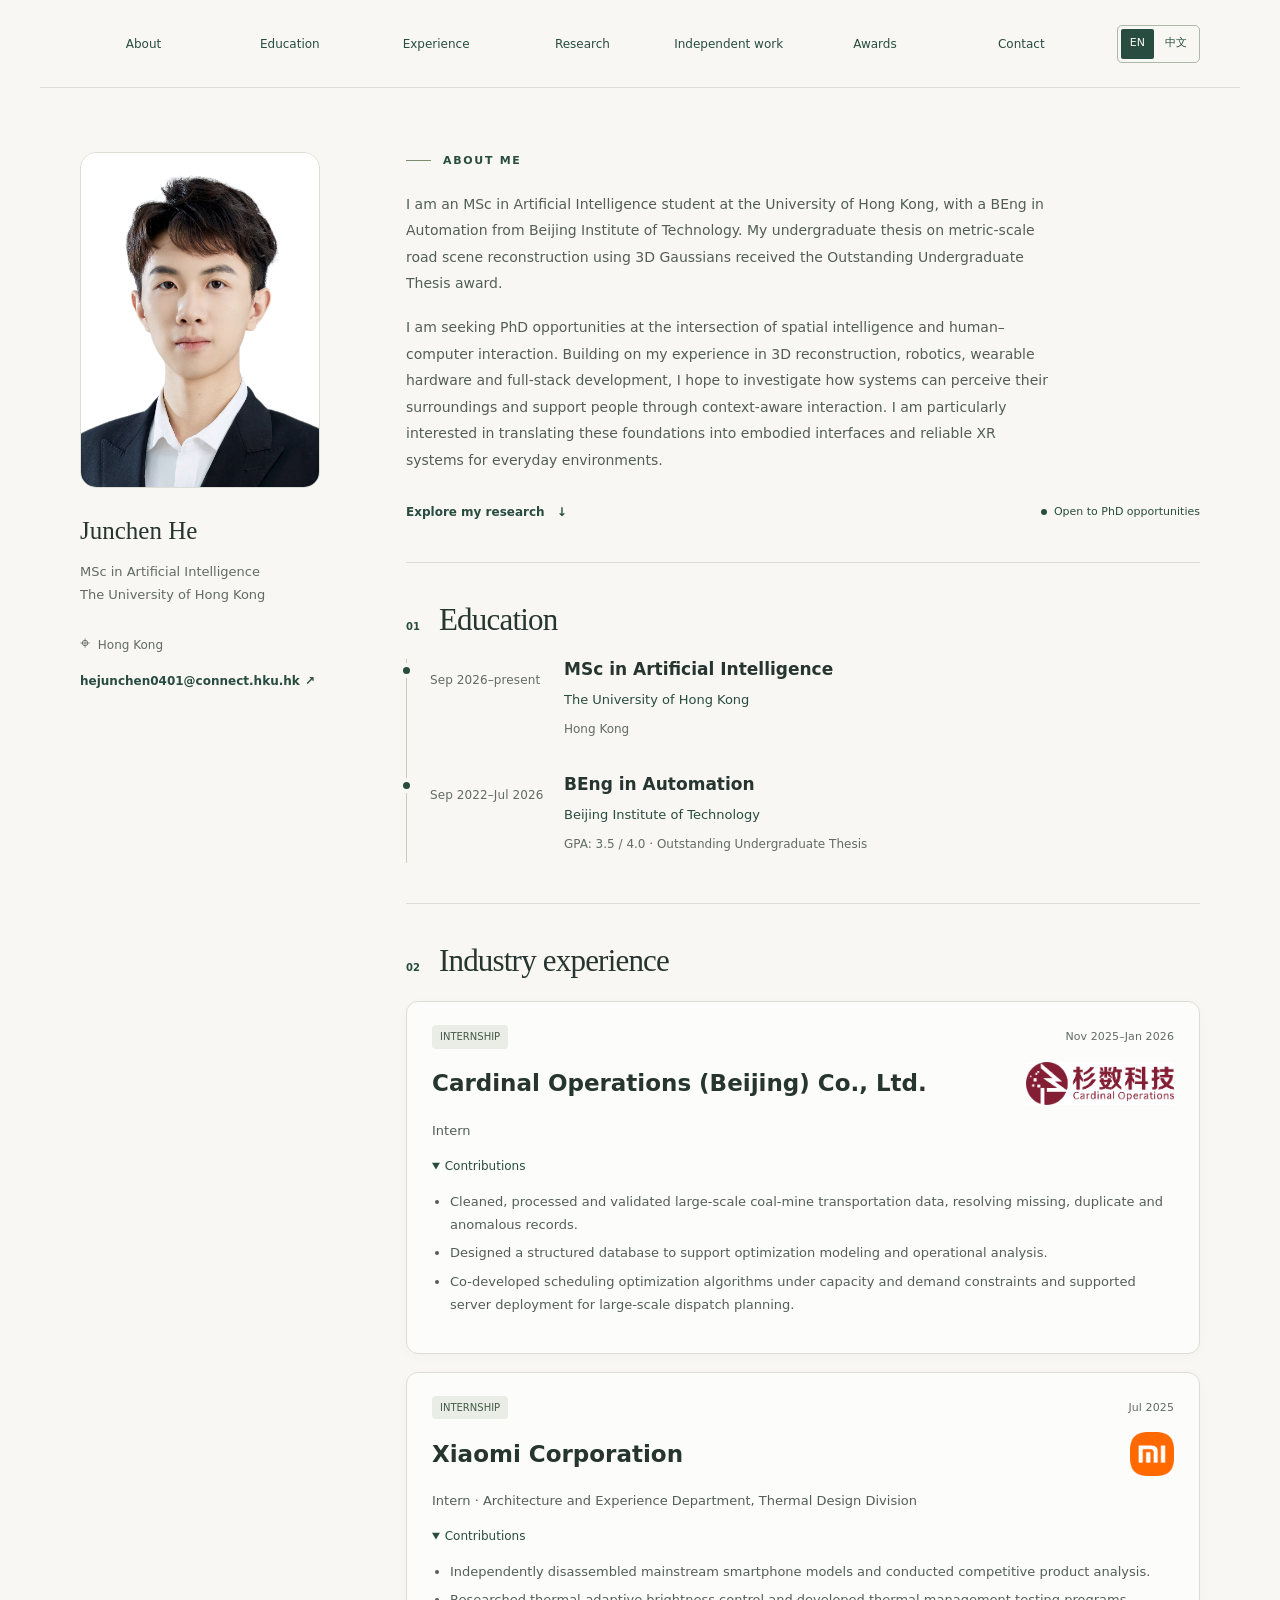
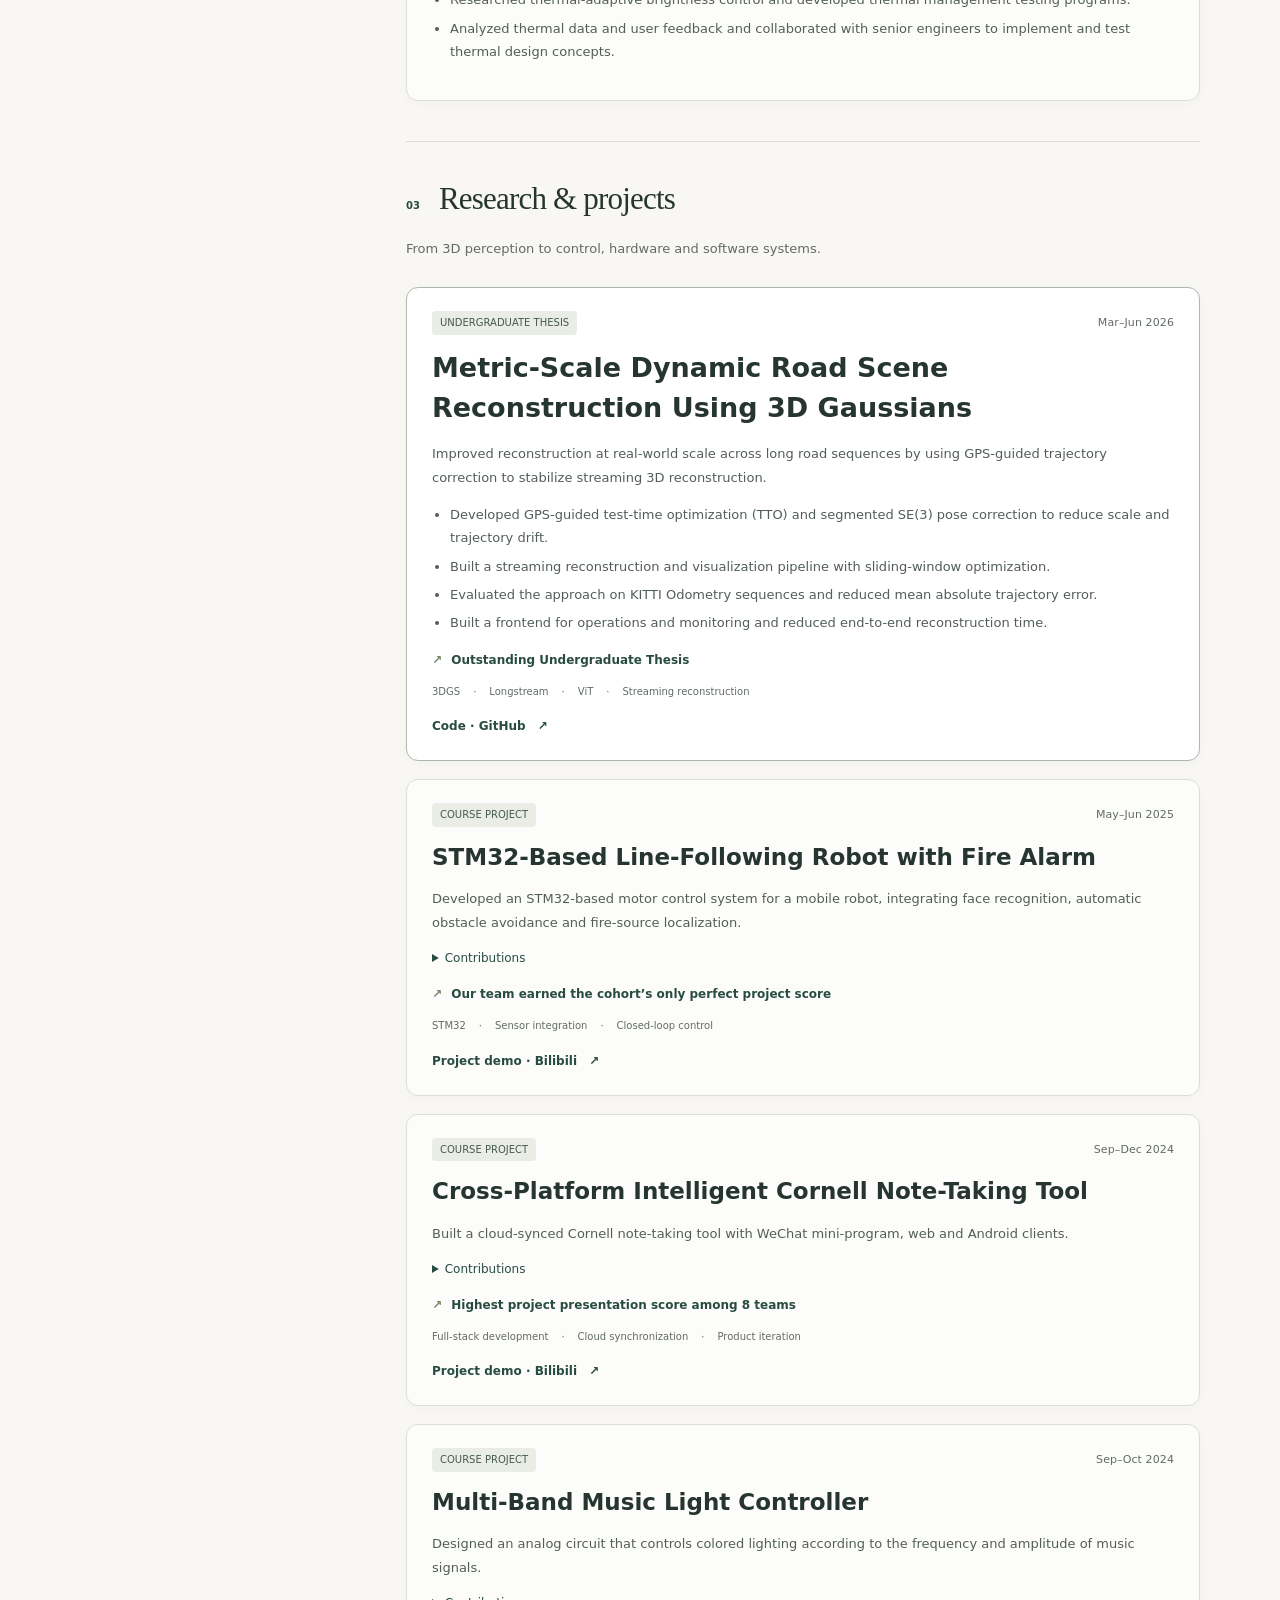
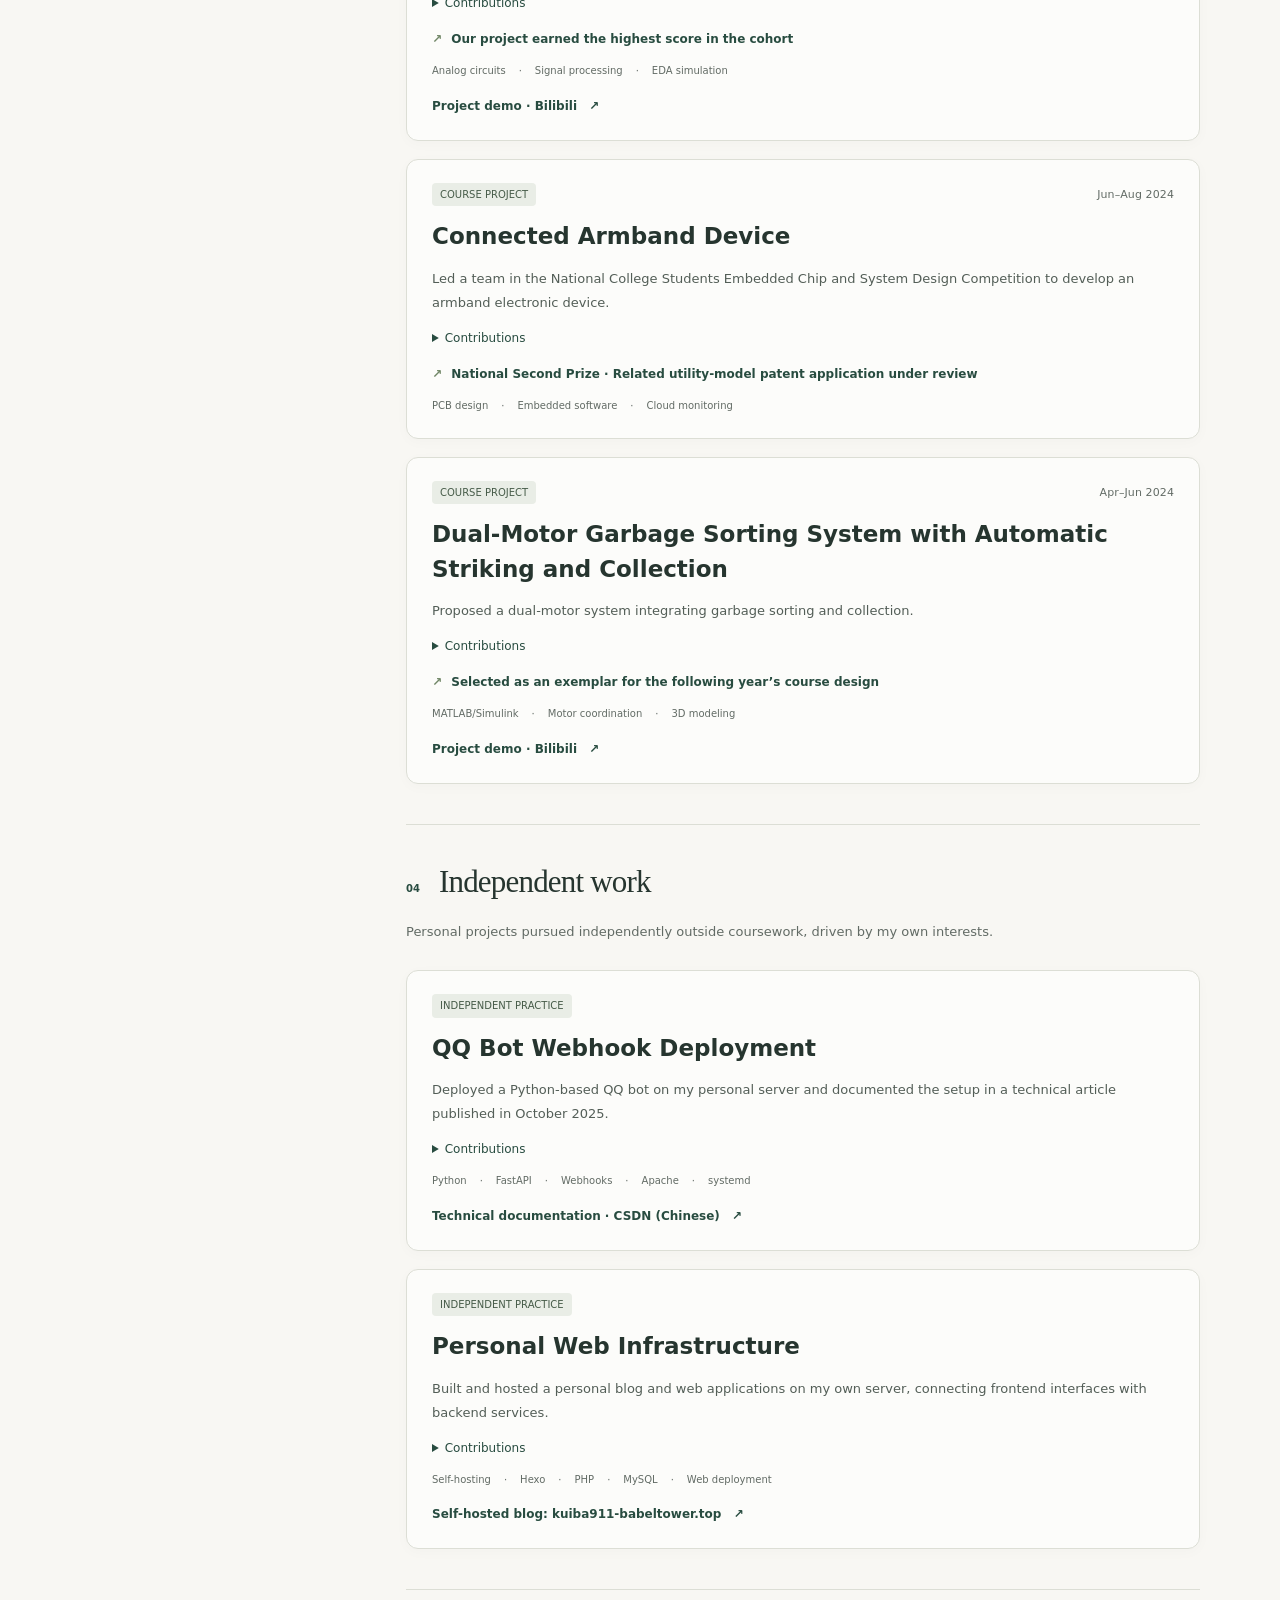
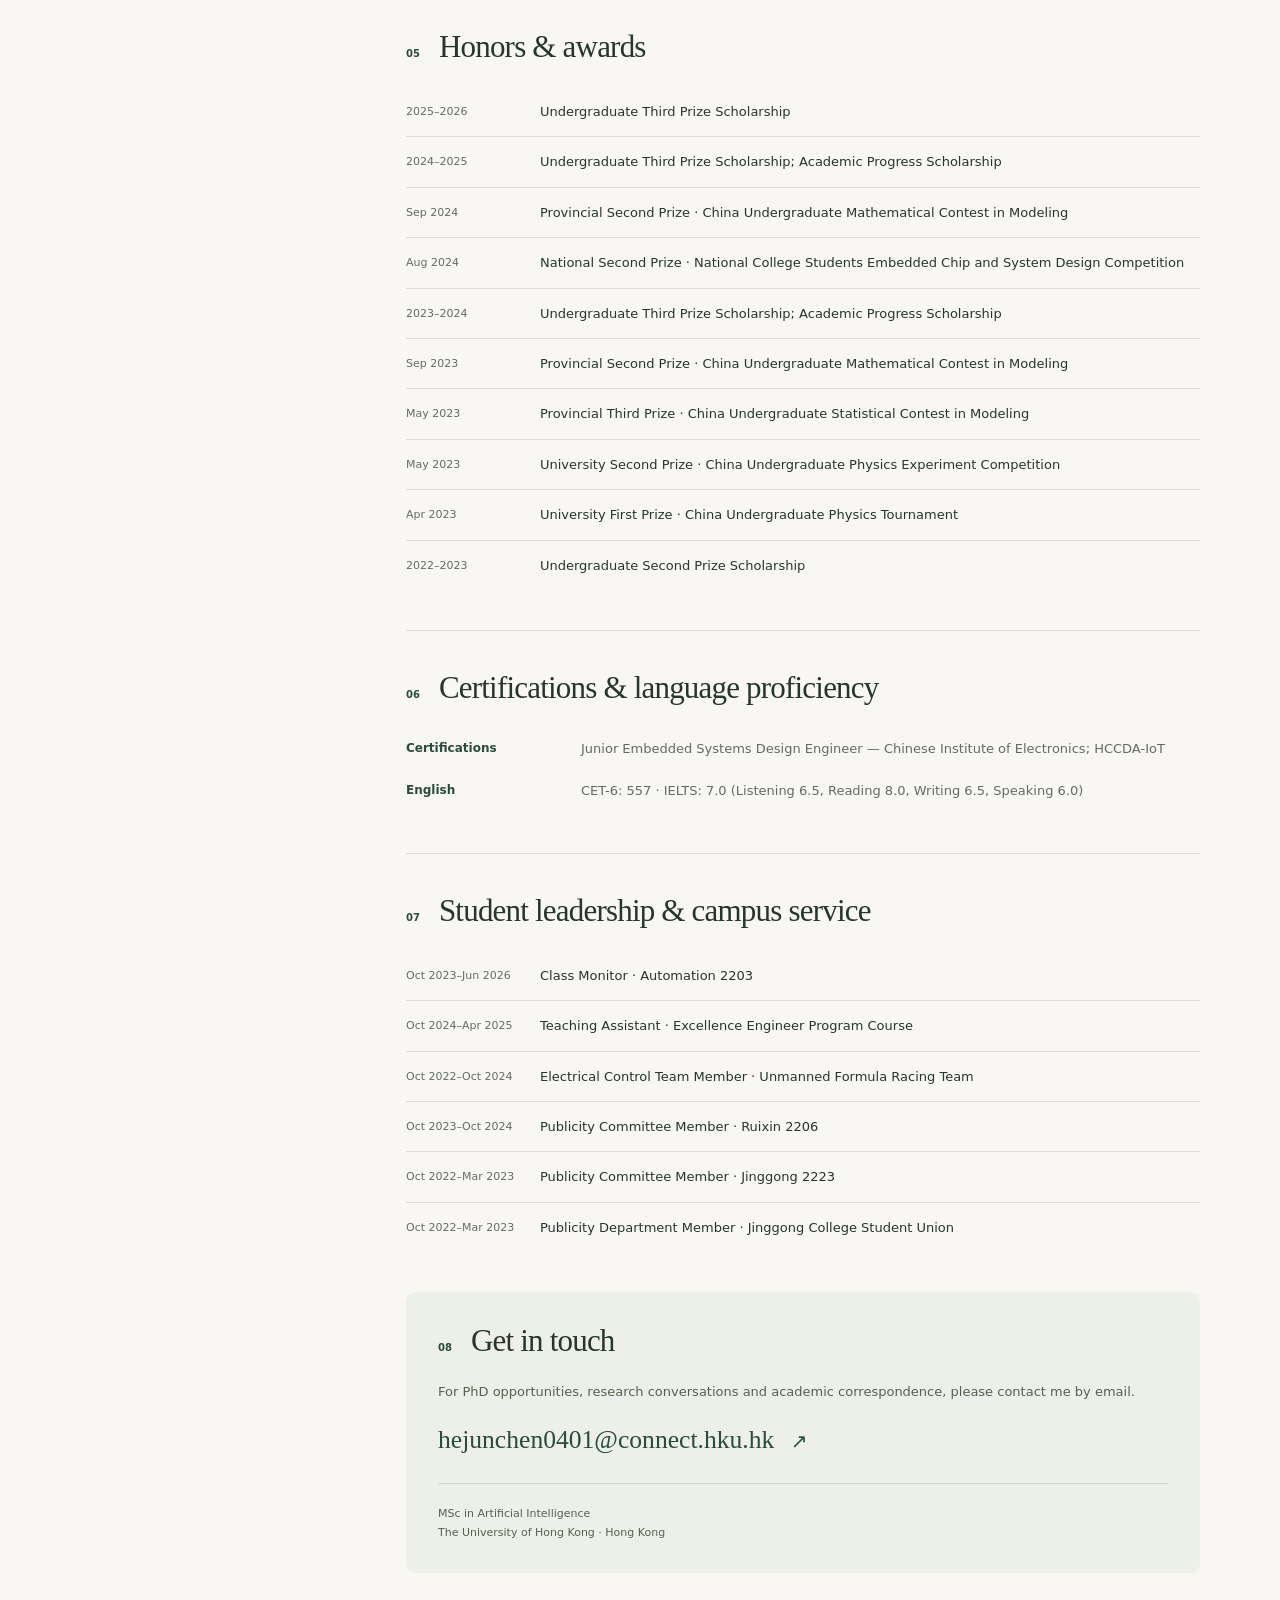
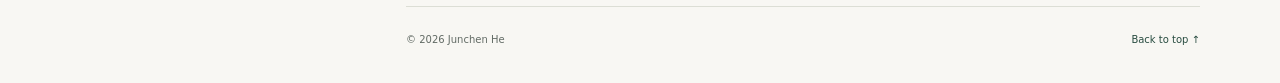
==== commit 4388f4e8: "Fix mixed-script typography and simplify homepage layout" ====
--- a/index.html
+++ b/index.html
@@ -1,3 +1,3 @@
 <!doctype html>
 <html lang="en"><head><meta charset="utf-8"><meta name="viewport" content="width=device-width, initial-scale=1"><title>Junchen He · Research & Academic Profile</title><meta name="description" content="Junchen He, MSc in Artificial Intelligence student at HKU. Interested in spatial intelligence, embodied interaction and deployable interactive systems, with experience in 3D reconstruction and embedded engineering."><meta name="theme-color" content="#243e35"><link rel="icon" href="favicon.svg" type="image/svg+xml"><link rel="stylesheet" href="styles.css"><script defer src="content.js"></script><script defer src="render.js"></script><script defer src="site.js"></script></head>
-<body id="top" data-page="home"><a class="skip-link" href="#main">Skip to content</a><header class="site-header wrap"><div id="header-content"><a class="wordmark" href="#top">Junchen He<span class="wordmark-dot" aria-hidden="true">.</span></a><nav aria-label="Main navigation"><a href="#about">About</a><a href="#education">Education</a><a href="#experience">Experience</a><a href="#work">Research</a><a href="#systems">Independent work</a><a href="#awards">Awards</a><a href="#contact">Contact</a></nav></div><div class="language-switch" role="group" aria-label="Language"><button type="button" data-language="en" aria-pressed="true" lang="en">EN</button><button type="button" data-language="zh" aria-pressed="false" lang="zh-CN">中文</button></div></header><span class="sr-only" id="language-status" role="status" aria-live="polite"></span><div class="layout wrap"><aside class="profile" id="profile" aria-label="Profile at a glance"><img class="portrait" src="images/portrait.png" alt="Junchen He" width="857" height="1200" decoding="async"><p class="eyebrow">ARTIFICIAL INTELLIGENCE</p><p class="profile-name">Junchen He</p><p class="profile-role">MSc in Artificial Intelligence<br>The University of Hong Kong</p><p class="location"><span aria-hidden="true">⌖</span> Hong Kong</p><a class="text-link" href="mailto:hejunchen0401@connect.hku.hk">hejunchen0401@connect.hku.hk <span aria-hidden="true">↗</span></a></aside><main id="main" tabindex="-1"><section class="intro" id="about" aria-labelledby="about-heading"><p class="eyebrow"><span class="tiny-rule" aria-hidden="true"></span>ABOUT ME</p><h1 id="about-heading">Junchen He</h1><p class="intro-line">Spatial intelligence.<br>Human-centred systems.</p><p>I am an MSc in Artificial Intelligence student at the University of Hong Kong, with a BEng in Automation from Beijing Institute of Technology. My undergraduate thesis on metric-scale road scene reconstruction using 3D Gaussians received the Outstanding Undergraduate Thesis award.</p><p>I am seeking PhD opportunities at the intersection of spatial intelligence and human–computer interaction. Building on my experience in 3D reconstruction, robotics, wearable hardware and full-stack development, I hope to investigate how systems can perceive their surroundings and support people through context-aware interaction. I am particularly interested in translating these foundations into embodied interfaces and reliable XR systems for everyday environments.</p><div class="intro-footer"><a class="text-link" href="#work">Explore my research <span aria-hidden="true">↓</span></a><span class="availability"><i aria-hidden="true"></i>Open to PhD opportunities</span></div></section><section class="section " id="education" aria-labelledby="education-heading"><div class="section-heading"><span class="section-number" aria-hidden="true">01</span><h2 id="education-heading">Education</h2></div><article class="education-entry"><p class="date">Sep 2026–present</p><div><h3>MSc in Artificial Intelligence</h3><p class="institution">The University of Hong Kong</p><p class="muted">Hong Kong</p></div></article><article class="education-entry"><p class="date">Sep 2022–Jul 2026</p><div><h3>BEng in Automation</h3><p class="institution">Beijing Institute of Technology</p><p class="muted">GPA: 3.5 / 4.0 · Outstanding Undergraduate Thesis</p></div></article></section><section class="section " id="experience" aria-labelledby="experience-heading"><div class="section-heading"><span class="section-number" aria-hidden="true">02</span><h2 id="experience-heading">Industry experience</h2></div><div class="project-list"><article class="work-entry"><div class="work-meta"><span class="tag">INTERNSHIP</span><span class="date">Nov 2025–Jan 2026</span></div><div class="experience-heading"><h3 class="project-title">Cardinal Operations (Beijing) Co., Ltd.</h3><img class="company-logo" src="images/cardinal_operations.png" alt="Cardinal Operations (Beijing) Co., Ltd." loading="lazy" decoding="async"></div><p class="work-description role-label">Intern</p><details><summary>Contributions</summary><ul class="contributions"><li>Cleaned, processed and validated large-scale coal-mine transportation data, resolving missing, duplicate and anomalous records.</li><li>Designed a structured database to support optimization modeling and operational analysis.</li><li>Co-developed scheduling optimization algorithms under capacity and demand constraints and supported server deployment for large-scale dispatch planning.</li></ul></details></article><article class="work-entry"><div class="work-meta"><span class="tag">INTERNSHIP</span><span class="date">Jul 2025</span></div><div class="experience-heading"><h3 class="project-title">Xiaomi Corporation</h3><img class="company-logo" src="images/xiaomi.png" alt="Xiaomi Corporation" loading="lazy" decoding="async"></div><p class="work-description role-label">Intern · Architecture and Experience Department, Thermal Design Division</p><details><summary>Contributions</summary><ul class="contributions"><li>Independently disassembled mainstream smartphone models and conducted competitive product analysis.</li><li>Researched thermal-adaptive brightness control and developed thermal management testing programs.</li><li>Analyzed thermal data and user feedback and collaborated with senior engineers to implement and test thermal design concepts.</li></ul></details></article></div></section><section class="section " id="work" aria-labelledby="work-heading"><div class="section-heading"><span class="section-number" aria-hidden="true">03</span><h2 id="work-heading">Research &amp; projects</h2></div><p class="section-lede">From 3D perception to control, hardware and software systems.</p><div class="project-list"><article class="work-entry featured-work"><div class="work-meta"><span class="tag">UNDERGRADUATE THESIS</span><span class="date">Mar–Jun 2026</span></div><h3 class="project-title">Metric-Scale Dynamic Road Scene Reconstruction Using 3D Gaussians</h3><p class="work-description">Improved reconstruction at real-world scale across long road sequences by using GPS-guided trajectory correction to stabilize streaming 3D reconstruction.</p><ul class="contributions"><li>Developed GPS-guided test-time optimization (TTO) and segmented SE(3) pose correction to reduce scale and trajectory drift.</li><li>Built a streaming reconstruction and visualization pipeline with sliding-window optimization.</li><li>Evaluated the approach on KITTI Odometry sequences and reduced mean absolute trajectory error.</li><li>Built a frontend for operations and monitoring and reduced end-to-end reconstruction time.</li></ul><p class="outcome"><span aria-hidden="true">↗</span> Outstanding Undergraduate Thesis</p><ul class="keywords"><li>3DGS</li><li>Longstream</li><li>ViT</li><li>Streaming reconstruction</li></ul><div class="resource-links"><a class="text-link" href="https://github.com/Space-ash/LongStream-kit" target="_blank" rel="noopener noreferrer">Code · GitHub <span aria-hidden="true">↗</span></a></div></article><article class="work-entry"><div class="work-meta"><span class="tag">COURSE PROJECT</span><span class="date">May–Jun 2025</span></div><h3 class="project-title">STM32-Based Line-Following Robot with Fire Alarm</h3><p class="work-description">Developed an STM32-based motor control system for a mobile robot, integrating face recognition, automatic obstacle avoidance and fire-source localization.</p><details><summary>Contributions</summary><ul class="contributions"><li>Led the team, coordinated project progress and task assignments, integrated sensors and designed the perception system.</li><li>Designed closed-loop motor control, line-following and fire-source identification algorithms.</li><li>Recorded and edited demonstration videos and led the final project presentation.</li></ul></details><p class="outcome"><span aria-hidden="true">↗</span> Our team earned the cohort’s only perfect project score</p><ul class="keywords"><li>STM32</li><li>Sensor integration</li><li>Closed-loop control</li></ul><div class="resource-links"><a class="text-link" href="https://www.bilibili.com/video/BV16P2NYBEnc/?share_source=copy_web&amp;vd_source=08a183dab5ecb4888afbb9c3f689d0e8" target="_blank" rel="noopener noreferrer">Project demo · Bilibili <span aria-hidden="true">↗</span></a></div></article><article class="work-entry"><div class="work-meta"><span class="tag">COURSE PROJECT</span><span class="date">Sep–Dec 2024</span></div><h3 class="project-title">Cross-Platform Intelligent Cornell Note-Taking Tool</h3><p class="work-description">Built a cloud-synced Cornell note-taking tool with WeChat mini-program, web and Android clients.</p><details><summary>Contributions</summary><ul class="contributions"><li>Led the team, coordinated development tasks and timelines, and designed the server and database architecture for cloud synchronization.</li><li>Developed the WeChat mini-program frontend and backend, along with the web application backend.</li><li>Conducted user testing, iterated on product quality and led the product presentation at the end-of-course launch event.</li></ul></details><p class="outcome"><span aria-hidden="true">↗</span> Highest project presentation score among 8 teams</p><ul class="keywords"><li>Full-stack development</li><li>Cloud synchronization</li><li>Product iteration</li></ul><div class="resource-links"><a class="text-link" href="https://www.bilibili.com/video/BV1NYzAYxEih/?share_source=copy_web&amp;vd_source=08a183dab5ecb4888afbb9c3f689d0e8" target="_blank" rel="noopener noreferrer">Project demo · Bilibili <span aria-hidden="true">↗</span></a></div></article><article class="work-entry"><div class="work-meta"><span class="tag">COURSE PROJECT</span><span class="date">Sep–Oct 2024</span></div><h3 class="project-title">Multi-Band Music Light Controller</h3><p class="work-description">Designed an analog circuit that controls colored lighting according to the frequency and amplitude of music signals.</p><details><summary>Contributions</summary><ul class="contributions"><li>Designed sixth-order filters to separate low, mid and high-frequency bands, along with precision rectification and amplification circuits.</li><li>Implemented a 20 mV discrimination circuit and an AC-to-DC regulated power supply.</li><li>Validated the design through EDA simulation and physical circuit debugging.</li></ul></details><p class="outcome"><span aria-hidden="true">↗</span> Our project earned the highest score in the cohort</p><ul class="keywords"><li>Analog circuits</li><li>Signal processing</li><li>EDA simulation</li></ul><div class="resource-links"><a class="text-link" href="https://www.bilibili.com/video/BV16P2NYBEnc/?share_source=copy_web&amp;vd_source=08a183dab5ecb4888afbb9c3f689d0e8" target="_blank" rel="noopener noreferrer">Project demo · Bilibili <span aria-hidden="true">↗</span></a></div></article><article class="work-entry"><div class="work-meta"><span class="tag">COURSE PROJECT</span><span class="date">Jun–Aug 2024</span></div><h3 class="project-title">Connected Armband Device</h3><p class="work-description">Led a team in the National College Students Embedded Chip and System Design Competition to develop an armband electronic device.</p><details><summary>Contributions</summary><ul class="contributions"><li>Independently designed the PCB and developed embedded software for hardware compatibility.</li><li>Deployed a cloud monitoring system and built mini-program and web interfaces to display device information.</li></ul></details><p class="outcome"><span aria-hidden="true">↗</span> National Second Prize · Related utility-model patent application under review</p><ul class="keywords"><li>PCB design</li><li>Embedded software</li><li>Cloud monitoring</li></ul></article><article class="work-entry"><div class="work-meta"><span class="tag">COURSE PROJECT</span><span class="date">Apr–Jun 2024</span></div><h3 class="project-title">Dual-Motor Garbage Sorting System with Automatic Striking and Collection</h3><p class="work-description">Proposed a dual-motor system integrating garbage sorting and collection.</p><details><summary>Contributions</summary><ul class="contributions"><li>Led the team in MATLAB/Simulink modeling and algorithm validation, and designed the dual-motor coordination system.</li><li>Modeled the sorting turntable in SolidWorks, then 3D-printed and integrated it into the system.</li><li>Led the final project presentation and recorded and edited demonstration videos.</li></ul></details><p class="outcome"><span aria-hidden="true">↗</span> Selected as an exemplar for the following year’s course design</p><ul class="keywords"><li>MATLAB/Simulink</li><li>Motor coordination</li><li>3D modeling</li></ul><div class="resource-links"><a class="text-link" href="https://www.bilibili.com/video/BV1e4421Q74z/?share_source=copy_web&amp;vd_source=08a183dab5ecb4888afbb9c3f689d0e8" target="_blank" rel="noopener noreferrer">Project demo · Bilibili <span aria-hidden="true">↗</span></a></div></article></div></section><section class="section " id="systems" aria-labelledby="systems-heading"><div class="section-heading"><span class="section-number" aria-hidden="true">04</span><h2 id="systems-heading">Independent work</h2></div><p class="section-lede">Personal projects pursued independently outside coursework, driven by my own interests.</p><div class="project-list"><article class="work-entry"><div class="work-meta"><span class="tag">INDEPENDENT PRACTICE</span></div><h3 class="project-title">QQ Bot Webhook Deployment</h3><p class="work-description">Deployed a Python-based QQ bot on my personal server and documented the setup in a technical article published in October 2025.</p><details><summary>Contributions</summary><ul class="contributions"><li>Integrated the official QQ bot Python SDK with a FastAPI Webhook endpoint for callback validation, signature verification and message-event dispatch.</li><li>Configured HTTPS callbacks and Apache reverse proxying; ran the Uvicorn service under systemd with automatic restarts and diagnostic logs.</li><li>Adapted incoming message payloads for SDK handlers and tested private-message replies.</li></ul></details><ul class="keywords"><li>Python</li><li>FastAPI</li><li>Webhooks</li><li>Apache</li><li>systemd</li></ul><div class="resource-links"><a class="text-link" href="https://blog.csdn.net/weixin_72479216/article/details/153705092" target="_blank" rel="noopener noreferrer">Technical documentation · CSDN (Chinese) <span aria-hidden="true">↗</span></a></div></article><article class="work-entry"><div class="work-meta"><span class="tag">INDEPENDENT PRACTICE</span></div><h3 class="project-title">Personal Web Infrastructure</h3><p class="work-description">Built and hosted a personal blog and web applications on my own server, connecting frontend interfaces with backend services.</p><details><summary>Contributions</summary><ul class="contributions"><li>Set up a Hexo blog with the Redefine theme and organized the blog, Cornell note-taking services and bot deployment under separate subdomains.</li><li>Deployed web and mini-program backend endpoints for the Cornell tool, including PHP/MySQL services for accounts and notes.</li><li>Deployed a small Minecraft server to support multiplayer sessions.</li></ul></details><ul class="keywords"><li>Self-hosting</li><li>Hexo</li><li>PHP</li><li>MySQL</li><li>Web deployment</li></ul><div class="resource-links"><a class="text-link" href="http://kuiba911-babeltower.top/" target="_blank" rel="noopener noreferrer">Self-hosted blog: kuiba911-babeltower.top <span aria-hidden="true">↗</span></a></div></article></div></section><section class="section " id="awards" aria-labelledby="awards-heading"><div class="section-heading"><span class="section-number" aria-hidden="true">05</span><h2 id="awards-heading">Honors &amp; awards</h2></div><dl class="record-list"><div><dt>2025–2026</dt><dd>Undergraduate Third Prize Scholarship</dd></div><div><dt>2024–2025</dt><dd>Undergraduate Third Prize Scholarship; Academic Progress Scholarship</dd></div><div><dt>Sep 2024</dt><dd>Provincial Second Prize · China Undergraduate Mathematical Contest in Modeling</dd></div><div><dt>Aug 2024</dt><dd>National Second Prize · National College Students Embedded Chip and System Design Competition</dd></div><div><dt>2023–2024</dt><dd>Undergraduate Third Prize Scholarship; Academic Progress Scholarship</dd></div><div><dt>Sep 2023</dt><dd>Provincial Second Prize · China Undergraduate Mathematical Contest in Modeling</dd></div><div><dt>May 2023</dt><dd>Provincial Third Prize · China Undergraduate Statistical Contest in Modeling</dd></div><div><dt>May 2023</dt><dd>University Second Prize · China Undergraduate Physics Experiment Competition</dd></div><div><dt>Apr 2023</dt><dd>University First Prize · China Undergraduate Physics Tournament</dd></div><div><dt>2022–2023</dt><dd>Undergraduate Second Prize Scholarship</dd></div></dl></section><section class="section " id="skills" aria-labelledby="skills-heading"><div class="section-heading"><span class="section-number" aria-hidden="true">06</span><h2 id="skills-heading">Certifications &amp; language proficiency</h2></div><dl class="skill-list"><div><dt>Certifications</dt><dd>Junior Embedded Systems Design Engineer — Chinese Institute of Electronics; HCCDA-IoT</dd></div><div><dt>English</dt><dd>CET-6: 557 · IELTS: 7.0 (Listening 6.5, Reading 8.0, Writing 6.5, Speaking 6.0)</dd></div></dl></section><section class="section " id="service" aria-labelledby="service-heading"><div class="section-heading"><span class="section-number" aria-hidden="true">07</span><h2 id="service-heading">Student leadership &amp; campus service</h2></div><dl class="record-list"><div><dt>Oct 2023–Jun 2026</dt><dd>Class Monitor · Automation 2203</dd></div><div><dt>Oct 2024–Apr 2025</dt><dd>Teaching Assistant · Excellence Engineer Program Course</dd></div><div><dt>Oct 2022–Oct 2024</dt><dd>Electrical Control Team Member · Unmanned Formula Racing Team</dd></div><div><dt>Oct 2023–Oct 2024</dt><dd>Publicity Committee Member · Ruixin 2206</dd></div><div><dt>Oct 2022–Mar 2023</dt><dd>Publicity Committee Member · Jinggong 2223</dd></div><div><dt>Oct 2022–Mar 2023</dt><dd>Publicity Department Member · Jinggong College Student Union</dd></div></dl></section><section class="section contact" id="contact" aria-labelledby="contact-heading"><div class="section-heading"><span class="section-number" aria-hidden="true">08</span><h2 id="contact-heading">Get in touch</h2></div><p>For PhD opportunities, research conversations and academic correspondence, please contact me by email.</p><a class="contact-email" href="mailto:hejunchen0401@connect.hku.hk">hejunchen0401@connect.hku.hk <span aria-hidden="true">↗</span></a><div class="contact-details"><p>MSc in Artificial Intelligence<br>The University of Hong Kong · Hong Kong</p></div></section><footer><span>© 2026 Junchen He</span><a href="#top">Back to top ↑</a></footer></main></div></body></html>
+<body id="top" data-page="home"><a class="skip-link" href="#main">Skip to content</a><header class="site-header wrap"><div id="header-content"><nav aria-label="Main navigation"><a href="#about">About</a><a href="#education">Education</a><a href="#experience">Experience</a><a href="#work">Research</a><a href="#systems">Independent work</a><a href="#awards">Awards</a><a href="#contact">Contact</a></nav></div><div class="language-switch" role="group" aria-label="Language"><button type="button" data-language="en" aria-pressed="true" lang="en">EN</button><button type="button" data-language="zh" aria-pressed="false" lang="zh-CN">中文</button></div></header><span class="sr-only" id="language-status" role="status" aria-live="polite"></span><div class="layout wrap"><aside class="profile" id="profile" aria-label="Profile at a glance"><img class="portrait" src="images/portrait.png" alt="Junchen He" width="857" height="1200" decoding="async"><p class="profile-name">Junchen He</p><p class="profile-role">MSc in Artificial Intelligence<br>The University of Hong Kong</p><p class="location"><span aria-hidden="true">⌖</span> Hong Kong</p><a class="text-link" href="mailto:hejunchen0401@connect.hku.hk">hejunchen0401@connect.hku.hk <span aria-hidden="true">↗</span></a></aside><main id="main" tabindex="-1"><section class="intro" id="about" aria-labelledby="about-heading"><h1 class="eyebrow" id="about-heading"><span class="tiny-rule" aria-hidden="true"></span>ABOUT ME</h1><p>I am an MSc in Artificial Intelligence student at the University of Hong Kong, with a BEng in Automation from Beijing Institute of Technology. My undergraduate thesis on metric-scale road scene reconstruction using 3D Gaussians received the Outstanding Undergraduate Thesis award.</p><p>I am seeking PhD opportunities at the intersection of spatial intelligence and human–computer interaction. Building on my experience in 3D reconstruction, robotics, wearable hardware and full-stack development, I hope to investigate how systems can perceive their surroundings and support people through context-aware interaction. I am particularly interested in translating these foundations into embodied interfaces and reliable XR systems for everyday environments.</p><div class="intro-footer"><a class="text-link" href="#work">Explore my research <span aria-hidden="true">↓</span></a><span class="availability"><i aria-hidden="true"></i>Open to PhD opportunities</span></div></section><section class="section " id="education" aria-labelledby="education-heading"><div class="section-heading"><span class="section-number" aria-hidden="true">01</span><h2 id="education-heading">Education</h2></div><article class="education-entry"><p class="date">Sep 2026–present</p><div><h3>MSc in Artificial Intelligence</h3><p class="institution">The University of Hong Kong</p><p class="muted">Hong Kong</p></div></article><article class="education-entry"><p class="date">Sep 2022–Jul 2026</p><div><h3>BEng in Automation</h3><p class="institution">Beijing Institute of Technology</p><p class="muted">GPA: 3.5 / 4.0 · Outstanding Undergraduate Thesis</p></div></article></section><section class="section " id="experience" aria-labelledby="experience-heading"><div class="section-heading"><span class="section-number" aria-hidden="true">02</span><h2 id="experience-heading">Industry experience</h2></div><div class="project-list"><article class="work-entry"><div class="work-meta"><span class="tag">INTERNSHIP</span><span class="date">Nov 2025–Jan 2026</span></div><div class="experience-heading"><h3 class="project-title">Cardinal Operations (Beijing) Co., Ltd.</h3><img class="company-logo" src="images/cardinal_operations.png" alt="Cardinal Operations (Beijing) Co., Ltd." loading="lazy" decoding="async"></div><p class="work-description role-label">Intern</p><details open><summary>Contributions</summary><ul class="contributions"><li>Cleaned, processed and validated large-scale coal-mine transportation data, resolving missing, duplicate and anomalous records.</li><li>Designed a structured database to support optimization modeling and operational analysis.</li><li>Co-developed scheduling optimization algorithms under capacity and demand constraints and supported server deployment for large-scale dispatch planning.</li></ul></details></article><article class="work-entry"><div class="work-meta"><span class="tag">INTERNSHIP</span><span class="date">Jul 2025</span></div><div class="experience-heading"><h3 class="project-title">Xiaomi Corporation</h3><img class="company-logo" src="images/xiaomi.png" alt="Xiaomi Corporation" loading="lazy" decoding="async"></div><p class="work-description role-label">Intern · Architecture and Experience Department, Thermal Design Division</p><details open><summary>Contributions</summary><ul class="contributions"><li>Independently disassembled mainstream smartphone models and conducted competitive product analysis.</li><li>Researched thermal-adaptive brightness control and developed thermal management testing programs.</li><li>Analyzed thermal data and user feedback and collaborated with senior engineers to implement and test thermal design concepts.</li></ul></details></article></div></section><section class="section " id="work" aria-labelledby="work-heading"><div class="section-heading"><span class="section-number" aria-hidden="true">03</span><h2 id="work-heading">Research &amp; projects</h2></div><p class="section-lede">From 3D perception to control, hardware and software systems.</p><div class="project-list"><article class="work-entry featured-work"><div class="work-meta"><span class="tag">UNDERGRADUATE THESIS</span><span class="date">Mar–Jun 2026</span></div><h3 class="project-title">Metric-Scale Dynamic Road Scene Reconstruction Using 3D Gaussians</h3><p class="work-description">Improved reconstruction at real-world scale across long road sequences by using GPS-guided trajectory correction to stabilize streaming 3D reconstruction.</p><ul class="contributions"><li>Developed GPS-guided test-time optimization (TTO) and segmented SE(3) pose correction to reduce scale and trajectory drift.</li><li>Built a streaming reconstruction and visualization pipeline with sliding-window optimization.</li><li>Evaluated the approach on KITTI Odometry sequences and reduced mean absolute trajectory error.</li><li>Built a frontend for operations and monitoring and reduced end-to-end reconstruction time.</li></ul><p class="outcome"><span aria-hidden="true">↗</span> Outstanding Undergraduate Thesis</p><ul class="keywords"><li>3DGS</li><li>Longstream</li><li>ViT</li><li>Streaming reconstruction</li></ul><div class="resource-links"><a class="text-link" href="https://github.com/Space-ash/LongStream-kit" target="_blank" rel="noopener noreferrer">Code · GitHub <span aria-hidden="true">↗</span></a></div></article><article class="work-entry"><div class="work-meta"><span class="tag">COURSE PROJECT</span><span class="date">May–Jun 2025</span></div><h3 class="project-title">STM32-Based Line-Following Robot with Fire Alarm</h3><p class="work-description">Developed an STM32-based motor control system for a mobile robot, integrating face recognition, automatic obstacle avoidance and fire-source localization.</p><details><summary>Contributions</summary><ul class="contributions"><li>Led the team, coordinated project progress and task assignments, integrated sensors and designed the perception system.</li><li>Designed closed-loop motor control, line-following and fire-source identification algorithms.</li><li>Recorded and edited demonstration videos and led the final project presentation.</li></ul></details><p class="outcome"><span aria-hidden="true">↗</span> Our team earned the cohort’s only perfect project score</p><ul class="keywords"><li>STM32</li><li>Sensor integration</li><li>Closed-loop control</li></ul><div class="resource-links"><a class="text-link" href="https://www.bilibili.com/video/BV16P2NYBEnc/?share_source=copy_web&amp;vd_source=08a183dab5ecb4888afbb9c3f689d0e8" target="_blank" rel="noopener noreferrer">Project demo · Bilibili <span aria-hidden="true">↗</span></a></div></article><article class="work-entry"><div class="work-meta"><span class="tag">COURSE PROJECT</span><span class="date">Sep–Dec 2024</span></div><h3 class="project-title">Cross-Platform Intelligent Cornell Note-Taking Tool</h3><p class="work-description">Built a cloud-synced Cornell note-taking tool with WeChat mini-program, web and Android clients.</p><details><summary>Contributions</summary><ul class="contributions"><li>Led the team, coordinated development tasks and timelines, and designed the server and database architecture for cloud synchronization.</li><li>Developed the WeChat mini-program frontend and backend, along with the web application backend.</li><li>Conducted user testing, iterated on product quality and led the product presentation at the end-of-course launch event.</li></ul></details><p class="outcome"><span aria-hidden="true">↗</span> Highest project presentation score among 8 teams</p><ul class="keywords"><li>Full-stack development</li><li>Cloud synchronization</li><li>Product iteration</li></ul><div class="resource-links"><a class="text-link" href="https://www.bilibili.com/video/BV1NYzAYxEih/?share_source=copy_web&amp;vd_source=08a183dab5ecb4888afbb9c3f689d0e8" target="_blank" rel="noopener noreferrer">Project demo · Bilibili <span aria-hidden="true">↗</span></a></div></article><article class="work-entry"><div class="work-meta"><span class="tag">COURSE PROJECT</span><span class="date">Sep–Oct 2024</span></div><h3 class="project-title">Multi-Band Music Light Controller</h3><p class="work-description">Designed an analog circuit that controls colored lighting according to the frequency and amplitude of music signals.</p><details><summary>Contributions</summary><ul class="contributions"><li>Designed sixth-order filters to separate low, mid and high-frequency bands, along with precision rectification and amplification circuits.</li><li>Implemented a 20 mV discrimination circuit and an AC-to-DC regulated power supply.</li><li>Validated the design through EDA simulation and physical circuit debugging.</li></ul></details><p class="outcome"><span aria-hidden="true">↗</span> Our project earned the highest score in the cohort</p><ul class="keywords"><li>Analog circuits</li><li>Signal processing</li><li>EDA simulation</li></ul><div class="resource-links"><a class="text-link" href="https://www.bilibili.com/video/BV16P2NYBEnc/?share_source=copy_web&amp;vd_source=08a183dab5ecb4888afbb9c3f689d0e8" target="_blank" rel="noopener noreferrer">Project demo · Bilibili <span aria-hidden="true">↗</span></a></div></article><article class="work-entry"><div class="work-meta"><span class="tag">COURSE PROJECT</span><span class="date">Jun–Aug 2024</span></div><h3 class="project-title">Connected Armband Device</h3><p class="work-description">Led a team in the National College Students Embedded Chip and System Design Competition to develop an armband electronic device.</p><details><summary>Contributions</summary><ul class="contributions"><li>Independently designed the PCB and developed embedded software for hardware compatibility.</li><li>Deployed a cloud monitoring system and built mini-program and web interfaces to display device information.</li></ul></details><p class="outcome"><span aria-hidden="true">↗</span> National Second Prize · Related utility-model patent application under review</p><ul class="keywords"><li>PCB design</li><li>Embedded software</li><li>Cloud monitoring</li></ul></article><article class="work-entry"><div class="work-meta"><span class="tag">COURSE PROJECT</span><span class="date">Apr–Jun 2024</span></div><h3 class="project-title">Dual-Motor Garbage Sorting System with Automatic Striking and Collection</h3><p class="work-description">Proposed a dual-motor system integrating garbage sorting and collection.</p><details><summary>Contributions</summary><ul class="contributions"><li>Led the team in MATLAB/Simulink modeling and algorithm validation, and designed the dual-motor coordination system.</li><li>Modeled the sorting turntable in SolidWorks, then 3D-printed and integrated it into the system.</li><li>Led the final project presentation and recorded and edited demonstration videos.</li></ul></details><p class="outcome"><span aria-hidden="true">↗</span> Selected as an exemplar for the following year’s course design</p><ul class="keywords"><li>MATLAB/Simulink</li><li>Motor coordination</li><li>3D modeling</li></ul><div class="resource-links"><a class="text-link" href="https://www.bilibili.com/video/BV1e4421Q74z/?share_source=copy_web&amp;vd_source=08a183dab5ecb4888afbb9c3f689d0e8" target="_blank" rel="noopener noreferrer">Project demo · Bilibili <span aria-hidden="true">↗</span></a></div></article></div></section><section class="section " id="systems" aria-labelledby="systems-heading"><div class="section-heading"><span class="section-number" aria-hidden="true">04</span><h2 id="systems-heading">Independent work</h2></div><p class="section-lede">Personal projects pursued independently outside coursework, driven by my own interests.</p><div class="project-list"><article class="work-entry"><div class="work-meta"><span class="tag">INDEPENDENT PRACTICE</span></div><h3 class="project-title">QQ Bot Webhook Deployment</h3><p class="work-description">Deployed a Python-based QQ bot on my personal server and documented the setup in a technical article published in October 2025.</p><details><summary>Contributions</summary><ul class="contributions"><li>Integrated the official QQ bot Python SDK with a FastAPI Webhook endpoint for callback validation, signature verification and message-event dispatch.</li><li>Configured HTTPS callbacks and Apache reverse proxying; ran the Uvicorn service under systemd with automatic restarts and diagnostic logs.</li><li>Adapted incoming message payloads for SDK handlers and tested private-message replies.</li></ul></details><ul class="keywords"><li>Python</li><li>FastAPI</li><li>Webhooks</li><li>Apache</li><li>systemd</li></ul><div class="resource-links"><a class="text-link" href="https://blog.csdn.net/weixin_72479216/article/details/153705092" target="_blank" rel="noopener noreferrer">Technical documentation · CSDN (Chinese) <span aria-hidden="true">↗</span></a></div></article><article class="work-entry"><div class="work-meta"><span class="tag">INDEPENDENT PRACTICE</span></div><h3 class="project-title">Personal Web Infrastructure</h3><p class="work-description">Built and hosted a personal blog and web applications on my own server, connecting frontend interfaces with backend services.</p><details><summary>Contributions</summary><ul class="contributions"><li>Set up a Hexo blog with the Redefine theme and organized the blog, Cornell note-taking services and bot deployment under separate subdomains.</li><li>Deployed web and mini-program backend endpoints for the Cornell tool, including PHP/MySQL services for accounts and notes.</li><li>Deployed a small Minecraft server to support multiplayer sessions.</li></ul></details><ul class="keywords"><li>Self-hosting</li><li>Hexo</li><li>PHP</li><li>MySQL</li><li>Web deployment</li></ul><div class="resource-links"><a class="text-link" href="http://kuiba911-babeltower.top/" target="_blank" rel="noopener noreferrer">Self-hosted blog: kuiba911-babeltower.top <span aria-hidden="true">↗</span></a></div></article></div></section><section class="section " id="awards" aria-labelledby="awards-heading"><div class="section-heading"><span class="section-number" aria-hidden="true">05</span><h2 id="awards-heading">Honors &amp; awards</h2></div><dl class="record-list"><div><dt>2025–2026</dt><dd>Undergraduate Third Prize Scholarship</dd></div><div><dt>2024–2025</dt><dd>Undergraduate Third Prize Scholarship; Academic Progress Scholarship</dd></div><div><dt>Sep 2024</dt><dd>Provincial Second Prize · China Undergraduate Mathematical Contest in Modeling</dd></div><div><dt>Aug 2024</dt><dd>National Second Prize · National College Students Embedded Chip and System Design Competition</dd></div><div><dt>2023–2024</dt><dd>Undergraduate Third Prize Scholarship; Academic Progress Scholarship</dd></div><div><dt>Sep 2023</dt><dd>Provincial Second Prize · China Undergraduate Mathematical Contest in Modeling</dd></div><div><dt>May 2023</dt><dd>Provincial Third Prize · China Undergraduate Statistical Contest in Modeling</dd></div><div><dt>May 2023</dt><dd>University Second Prize · China Undergraduate Physics Experiment Competition</dd></div><div><dt>Apr 2023</dt><dd>University First Prize · China Undergraduate Physics Tournament</dd></div><div><dt>2022–2023</dt><dd>Undergraduate Second Prize Scholarship</dd></div></dl></section><section class="section " id="skills" aria-labelledby="skills-heading"><div class="section-heading"><span class="section-number" aria-hidden="true">06</span><h2 id="skills-heading">Certifications &amp; language proficiency</h2></div><dl class="skill-list"><div><dt>Certifications</dt><dd>Junior Embedded Systems Design Engineer — Chinese Institute of Electronics; HCCDA-IoT</dd></div><div><dt>English</dt><dd>CET-6: 557 · IELTS: 7.0 (Listening 6.5, Reading 8.0, Writing 6.5, Speaking 6.0)</dd></div></dl></section><section class="section " id="service" aria-labelledby="service-heading"><div class="section-heading"><span class="section-number" aria-hidden="true">07</span><h2 id="service-heading">Student leadership &amp; campus service</h2></div><dl class="record-list"><div><dt>Oct 2023–Jun 2026</dt><dd>Class Monitor · Automation 2203</dd></div><div><dt>Oct 2024–Apr 2025</dt><dd>Teaching Assistant · Excellence Engineer Program Course</dd></div><div><dt>Oct 2022–Oct 2024</dt><dd>Electrical Control Team Member · Unmanned Formula Racing Team</dd></div><div><dt>Oct 2023–Oct 2024</dt><dd>Publicity Committee Member · Ruixin 2206</dd></div><div><dt>Oct 2022–Mar 2023</dt><dd>Publicity Committee Member · Jinggong 2223</dd></div><div><dt>Oct 2022–Mar 2023</dt><dd>Publicity Department Member · Jinggong College Student Union</dd></div></dl></section><section class="section contact" id="contact" aria-labelledby="contact-heading"><div class="section-heading"><span class="section-number" aria-hidden="true">08</span><h2 id="contact-heading">Get in touch</h2></div><p>For PhD opportunities, research conversations and academic correspondence, please contact me by email.</p><a class="contact-email" href="mailto:hejunchen0401@connect.hku.hk">hejunchen0401@connect.hku.hk <span aria-hidden="true">↗</span></a><div class="contact-details"><p>MSc in Artificial Intelligence<br>The University of Hong Kong · Hong Kong</p></div></section><footer><span>© 2026 Junchen He</span><a href="#top">Back to top ↑</a></footer></main></div></body></html>
--- a/styles.css
+++ b/styles.css
@@ -1,21 +1,19 @@
 :root{--paper:#f8f7f3;--ink:#26352f;--green:#284c40;--muted:#626b65;--line:#dcded5;--soft:#e9ede6;--serif:Georgia,'Times New Roman',serif;--sans:system-ui,-apple-system,BlinkMacSystemFont,'Segoe UI',sans-serif}
-*{box-sizing:border-box}html{scroll-behavior:smooth;scroll-padding-top:24px}body{margin:0;background:var(--paper);color:var(--ink);font-family:var(--sans);font-size:15px;line-height:1.75;-webkit-font-smoothing:antialiased}a{color:var(--green);text-decoration-thickness:1px;text-underline-offset:5px}a:hover{color:#152c23;text-decoration:underline}a:focus-visible,button:focus-visible{outline:3px solid #9d6335;outline-offset:5px}p{margin:0 0 17px}h1,h2,h3,h4{margin:0;line-height:1.25;font-weight:500}h1,h2{font-family:var(--serif)}h1{font-size:clamp(44px,5.7vw,72px);letter-spacing:-2.8px;margin:14px 0 22px}h2{font-size:31px;letter-spacing:-.8px}h3{font-size:17px;font-weight:600}h4{font-family:var(--serif);font-size:23px;letter-spacing:-.35px;margin:13px 0 9px}.wrap{max-width:1200px;margin:auto;padding-left:40px;padding-right:40px}.muted{color:var(--muted)}.small-note{font-size:12px;color:var(--muted);line-height:1.65}.eyebrow,.group-label{font-size:10px;font-weight:650;letter-spacing:1.7px}.eyebrow{color:var(--green)}.template-notice{background:var(--soft);text-align:center;font-size:10px;letter-spacing:1.2px;padding:8px 20px;color:#425549}.template-notice span{letter-spacing:0;font-size:11px;margin-left:14px}.site-header{display:flex;justify-content:space-between;align-items:center;min-height:106px;border-bottom:1px solid var(--line);gap:24px}.wordmark{font-family:var(--serif);font-size:23px;white-space:nowrap;text-decoration:none;letter-spacing:-.5px}.wordmark-dot{color:#8b9676}nav{display:flex;align-items:center;gap:24px;font-size:12px}nav a{text-decoration:none}.layout{display:grid;grid-template-columns:240px minmax(0,1fr);gap:86px;padding-top:64px}.profile{position:sticky;top:32px;align-self:start;padding-bottom:40px}.monogram,.portrait{width:100%;height:238px;object-fit:cover;border-radius:3px}.monogram{position:relative;overflow:hidden;background:#e3e8de;display:grid;place-items:center;margin-bottom:28px;border:1px solid #d7decf}.monogram:before,.monogram:after{content:'';position:absolute;width:280px;height:280px;border:1px solid #b6c2ad;border-radius:50%;right:-120px;top:-60px}.monogram:after{right:-87px;top:-27px}.monogram span{font-family:var(--serif);font-size:71px;font-style:italic;font-weight:400;letter-spacing:-6px;z-index:1;color:#405440;margin-top:-15px}.monogram small{position:absolute;bottom:18px;left:21px;font-size:8px;letter-spacing:2px;color:#4c604b}.monogram i{position:absolute;width:30px;height:1px;background:#73856b;bottom:43px;left:21px}.portrait{margin-bottom:28px}.profile .eyebrow{margin-bottom:8px}.profile-name{font-family:var(--serif);font-size:25px;line-height:1.2;margin-bottom:14px}.profile-role{font-size:13px;line-height:1.8;color:var(--muted)}.location{font-size:12px;color:var(--muted);margin:20px 0 9px}.location span{font-size:18px;margin-right:4px}.text-link{display:inline-flex;gap:12px;align-items:center;font-size:12px;font-weight:550;text-decoration:none;overflow-wrap:anywhere}.profile .text-link{gap:5px}.profile .small-note{margin-top:5px;font-size:10px}.button{display:flex;justify-content:space-between;align-items:center;gap:24px;min-height:44px;padding:9px 15px;font-size:12px;font-weight:550;text-decoration:none;border-radius:3px}.button-outline{border:1px solid #acb8aa;max-width:208px;margin-top:25px}.button:hover{background:var(--soft)}.intro{padding-top:0;padding-bottom:39px}.intro>.eyebrow{display:flex;align-items:center;gap:12px;margin-bottom:21px}.tiny-rule{display:inline-block;height:1px;width:25px;background:#7c8d70}.intro-line{font-family:var(--serif);font-size:28px;line-height:1.4;letter-spacing:-.3px;margin-bottom:27px;color:#46584b}.intro>p:not(.eyebrow):not(.intro-line){color:#535e57;font-size:14px;line-height:1.9;max-width:650px}.intro-footer{display:flex;align-items:center;justify-content:space-between;gap:20px;margin-top:28px;font-size:11px}.section{padding-top:38px;margin-bottom:40px;border-top:1px solid var(--line)}.section-heading{display:flex;gap:19px;align-items:baseline;margin-bottom:20px}.section-number{font-size:10px;font-weight:600;color:#77836d;font-variant-numeric:tabular-nums}.section-lede{color:var(--muted);font-size:13px;margin-bottom:26px}.interests{display:grid;grid-template-columns:repeat(3,minmax(0,1fr));gap:23px}.interests article{border-top:2px solid #a9b5a0;padding-top:17px}.interest-marker{color:#7c8c6c;font-size:19px;display:block;margin-bottom:15px}.interests h3{font-size:14px;margin-bottom:10px}.interests p{font-size:12px;color:var(--muted);line-height:1.8}.education-entry{display:grid;grid-template-columns:116px minmax(0,1fr);gap:18px;margin-top:27px}.date{color:var(--muted);font-size:11px;letter-spacing:.1px;font-variant-numeric:tabular-nums}.education-entry>.date{padding-top:3px}.education-entry p{font-size:12px;margin:8px 0}.education-entry .institution{color:var(--green);font-size:13px}.work-group{margin-top:28px}.group-label{font-family:var(--sans);color:var(--muted);margin-bottom:10px;line-height:1.5}.work-entry{padding:23px 0 25px;border-bottom:1px solid var(--line)}.work-entry:last-child{border-bottom:0;padding-bottom:0}.work-meta{display:flex;align-items:center;justify-content:space-between;gap:15px}.tag{background:var(--soft);padding:3px 8px;font-size:10px;color:#465b48;border-radius:2px}.work-entry p{font-size:12px;margin:6px 0}.work-entry .work-description{font-size:13px;line-height:1.85;margin:13px 0;color:#535e57}.work-entry .small-note{font-size:11px}.keywords{display:flex;gap:13px;list-style:none;margin:12px 0 0;padding:0;flex-wrap:wrap;font-size:10px;color:var(--muted)}.keywords li+li:before{content:'·';padding-right:13px}.contact{background:#edf0e8;border:0;padding:30px 32px;border-radius:3px;margin-top:20px;margin-bottom:33px}.contact p{font-size:13px;color:#55624f}.contact-email{font-family:var(--serif);font-size:clamp(18px,2.2vw,28px);text-decoration:none;overflow-wrap:anywhere;line-height:1.5}.contact-email span{font-family:var(--sans);font-size:20px;margin-left:10px}.contact .small-note{font-size:10px;margin:9px 0 20px}.contact-details{display:flex;justify-content:space-between;gap:22px;border-top:1px solid #d4dbcd;padding-top:20px}.contact-details p{font-size:11px;margin-bottom:0}footer{display:flex;justify-content:space-between;align-items:center;border-top:1px solid var(--line);padding:24px 0 35px;font-size:10px;color:var(--muted)}footer a{text-decoration:none}.skip-link{position:fixed;left:16px;top:-80px;background:var(--ink);color:white;padding:10px 20px;z-index:10}.skip-link:focus{top:10px;color:white}
-@media(min-width:1450px){.layout{gap:100px}}@media(max-width:1000px){.wrap{padding-left:28px;padding-right:28px}.layout{grid-template-columns:210px minmax(0,1fr);gap:45px}.monogram,.portrait{height:210px}nav{gap:15px}.interests{gap:16px}.contact{padding:25px}.education-entry{grid-template-columns:100px minmax(0,1fr)}}
-@media(max-width:760px){.site-header{display:block;padding-top:21px;padding-bottom:20px;min-height:0}.wordmark{display:inline-block;margin-bottom:17px}nav{justify-content:flex-start;flex-wrap:wrap;gap:10px 19px;font-size:11px}.layout{display:block;padding-top:30px}.profile{position:static;display:grid;grid-template-columns:90px minmax(0,1fr);column-gap:20px;padding-bottom:26px;margin-bottom:29px;border-bottom:1px solid var(--line)}.monogram,.portrait{width:90px;height:100px;grid-column:1;grid-row:1/5;margin:0}.monogram span{font-size:36px;letter-spacing:-3px;margin:0}.monogram small,.monogram i{display:none}.monogram:before,.monogram:after{width:130px;height:130px;right:-90px;top:-30px}.monogram:after{right:-70px;top:-10px}.profile .eyebrow{grid-column:2;margin:0 0 3px;font-size:9px}.profile-name{grid-column:2;font-size:22px;margin:0 0 8px}.profile-role{grid-column:2;font-size:11px;margin:0}.profile .location{grid-column:2;margin:8px 0 0;font-size:11px}.profile>.text-link{grid-column:1/-1;margin-top:17px}.profile>.small-note{grid-column:1/-1;margin:3px 0 0}.profile>.button{grid-column:1/-1;margin-top:14px;max-width:210px}.intro>.eyebrow{margin-bottom:12px}h1{font-size:48px;letter-spacing:-2px;margin:10px 0 16px}.intro-line{font-size:25px}.intro-footer{align-items:start;flex-direction:column;gap:10px}.interests{gap:20px;grid-template-columns:1fr}.interests article{display:grid;grid-template-columns:22px minmax(0,1fr);column-gap:10px;padding-top:15px}.interest-marker{grid-column:1;grid-row:1/3;margin:0}.interests h3,.interests p{grid-column:2}.interests p{margin:0}.section{padding-top:29px;margin-bottom:31px}.section-heading{gap:14px}h2{font-size:28px}.education-entry{display:block;margin-top:24px}.education-entry>.date{margin-bottom:8px}h4{font-size:22px}.template-notice{font-size:9px}.template-notice span{display:block;margin:2px 0 0;font-size:10px}.contact-details{display:block}.contact-details p+p{margin-top:14px}}
-@media(max-width:380px){.wrap{padding-left:20px;padding-right:20px}.contact{padding:23px 19px}.contact-email{font-size:18px}nav{gap:10px 14px}}
+*{box-sizing:border-box}html{scroll-behavior:smooth;scroll-padding-top:24px}body{margin:0;background:var(--paper);color:var(--ink);font-family:var(--sans);font-size:15px;line-height:1.75;-webkit-font-smoothing:antialiased}a{color:var(--green);text-decoration-thickness:1px;text-underline-offset:5px}a:hover{color:#152c23;text-decoration:underline}a:focus-visible,button:focus-visible{outline:3px solid #9d6335;outline-offset:5px}p{margin:0 0 17px}h1,h2,h3,h4{margin:0;line-height:1.25;font-weight:500}h1,h2{font-family:var(--serif)}h1{font-size:clamp(44px,5.7vw,72px);letter-spacing:-2.8px;margin:14px 0 22px}h2{font-size:31px;letter-spacing:-.8px}h3{font-size:17px;font-weight:600}h4{font-family:var(--serif);font-size:23px;letter-spacing:-.35px;margin:13px 0 9px}.wrap{max-width:1200px;margin:auto;padding-left:40px;padding-right:40px}.muted{color:var(--muted)}.small-note{font-size:12px;color:var(--muted);line-height:1.65}.eyebrow,.group-label{font-size:10px;font-weight:650;letter-spacing:1.7px}.eyebrow{color:var(--green)}.template-notice{background:var(--soft);text-align:center;font-size:10px;letter-spacing:1.2px;padding:8px 20px;color:#425549}.template-notice span{letter-spacing:0;font-size:11px;margin-left:14px}.layout{display:grid;grid-template-columns:240px minmax(0,1fr);gap:86px;padding-top:64px}.profile{position:sticky;top:32px;align-self:start;padding-bottom:40px}.monogram,.portrait{width:100%;height:238px;object-fit:cover;border-radius:3px}.monogram{position:relative;overflow:hidden;background:#e3e8de;display:grid;place-items:center;margin-bottom:28px;border:1px solid #d7decf}.monogram:before,.monogram:after{content:'';position:absolute;width:280px;height:280px;border:1px solid #b6c2ad;border-radius:50%;right:-120px;top:-60px}.monogram:after{right:-87px;top:-27px}.monogram span{font-family:var(--serif);font-size:71px;font-style:italic;font-weight:400;letter-spacing:-6px;z-index:1;color:#405440;margin-top:-15px}.monogram small{position:absolute;bottom:18px;left:21px;font-size:8px;letter-spacing:2px;color:#4c604b}.monogram i{position:absolute;width:30px;height:1px;background:#73856b;bottom:43px;left:21px}.portrait{margin-bottom:28px}.profile-name{font-family:var(--serif);font-size:25px;line-height:1.2;margin-bottom:14px}.profile-role{font-size:13px;line-height:1.8;color:var(--muted)}.location{font-size:12px;color:var(--muted);margin:20px 0 9px}.location span{font-size:18px;margin-right:4px}.text-link{display:inline-flex;gap:12px;align-items:center;font-size:12px;font-weight:550;text-decoration:none;overflow-wrap:anywhere}.profile .text-link{gap:5px}.profile .small-note{margin-top:5px;font-size:10px}.button{display:flex;justify-content:space-between;align-items:center;gap:24px;min-height:44px;padding:9px 15px;font-size:12px;font-weight:550;text-decoration:none;border-radius:3px}.button-outline{border:1px solid #acb8aa;max-width:208px;margin-top:25px}.button:hover{background:var(--soft)}.intro{padding-top:0;padding-bottom:39px}.intro>.eyebrow{display:flex;align-items:center;gap:12px;margin-bottom:21px}.tiny-rule{display:inline-block;height:1px;width:25px;background:#7c8d70}.intro>p{color:#535e57;font-size:14px;line-height:1.9;max-width:650px}.intro-footer{display:flex;align-items:center;justify-content:space-between;gap:20px;margin-top:28px;font-size:11px}.section{padding-top:38px;margin-bottom:40px;border-top:1px solid var(--line)}.section-heading{display:flex;gap:19px;align-items:baseline;margin-bottom:20px}.section-number{font-size:10px;font-weight:600;color:#77836d;font-variant-numeric:lining-nums tabular-nums}.section-lede{color:var(--muted);font-size:13px;margin-bottom:26px}.interests{display:grid;grid-template-columns:repeat(3,minmax(0,1fr));gap:23px}.interests article{border-top:2px solid #a9b5a0;padding-top:17px}.interest-marker{color:#7c8c6c;font-size:19px;display:block;margin-bottom:15px}.interests h3{font-size:14px;margin-bottom:10px}.interests p{font-size:12px;color:var(--muted);line-height:1.8}.education-entry{display:grid;grid-template-columns:116px minmax(0,1fr);gap:18px;margin-top:27px}.date{color:var(--muted);font-size:11px;letter-spacing:.1px;font-variant-numeric:lining-nums tabular-nums}.education-entry>.date{padding-top:3px}.education-entry p{font-size:12px;margin:8px 0}.education-entry .institution{color:var(--green);font-size:13px}.work-group{margin-top:28px}.group-label{font-family:var(--sans);color:var(--muted);margin-bottom:10px;line-height:1.5}.work-entry{padding:23px 0 25px;border-bottom:1px solid var(--line)}.work-entry:last-child{border-bottom:0;padding-bottom:0}.work-meta{display:flex;align-items:center;justify-content:space-between;gap:15px}.tag{background:var(--soft);padding:3px 8px;font-size:10px;color:#465b48;border-radius:2px}.work-entry p{font-size:12px;margin:6px 0}.work-entry .work-description{font-size:13px;line-height:1.85;margin:13px 0;color:#535e57}.work-entry .small-note{font-size:11px}.keywords{display:flex;gap:13px;list-style:none;margin:12px 0 0;padding:0;flex-wrap:wrap;font-size:10px;color:var(--muted)}.keywords li+li:before{content:'·';padding-right:13px}.contact{background:#edf0e8;border:0;padding:30px 32px;border-radius:3px;margin-top:20px;margin-bottom:33px}.contact p{font-size:13px;color:#55624f}.contact-email{font-family:var(--serif);font-size:clamp(18px,2.2vw,28px);text-decoration:none;overflow-wrap:anywhere;line-height:1.5}.contact-email span{font-family:var(--sans);font-size:20px;margin-left:10px}.contact .small-note{font-size:10px;margin:9px 0 20px}.contact-details{display:flex;justify-content:space-between;gap:22px;border-top:1px solid #d4dbcd;padding-top:20px}.contact-details p{font-size:11px;margin-bottom:0}footer{display:flex;justify-content:space-between;align-items:center;border-top:1px solid var(--line);padding:24px 0 35px;font-size:10px;color:var(--muted)}footer a{text-decoration:none}.skip-link{position:fixed;left:16px;top:-80px;background:var(--ink);color:white;padding:10px 20px;z-index:10}.skip-link:focus{top:10px;color:white}
+@media(min-width:1450px){.layout{gap:100px}}@media(max-width:1000px){.wrap{padding-left:28px;padding-right:28px}.layout{grid-template-columns:210px minmax(0,1fr);gap:45px}.monogram,.portrait{height:210px}.interests{gap:16px}.contact{padding:25px}.education-entry{grid-template-columns:100px minmax(0,1fr)}}
+@media(max-width:760px){.layout{display:block;padding-top:30px}.profile{position:static;display:grid;grid-template-columns:90px minmax(0,1fr);column-gap:20px;padding-bottom:26px;margin-bottom:29px;border-bottom:1px solid var(--line)}.monogram,.portrait{width:90px;height:100px;grid-column:1;grid-row:1/5;margin:0}.monogram span{font-size:36px;letter-spacing:-3px;margin:0}.monogram small,.monogram i{display:none}.monogram:before,.monogram:after{width:130px;height:130px;right:-90px;top:-30px}.monogram:after{right:-70px;top:-10px}.profile-name{grid-column:2;font-size:22px;margin:0 0 8px}.profile-role{grid-column:2;font-size:11px;margin:0}.profile .location{grid-column:2;margin:8px 0 0;font-size:11px}.profile>.text-link{grid-column:1/-1;margin-top:17px}.profile>.small-note{grid-column:1/-1;margin:3px 0 0}.profile>.button{grid-column:1/-1;margin-top:14px;max-width:210px}.intro>.eyebrow{margin-bottom:12px}h1{font-size:48px;letter-spacing:-2px;margin:10px 0 16px}.intro-footer{align-items:start;flex-direction:column;gap:10px}.interests{gap:20px;grid-template-columns:1fr}.interests article{display:grid;grid-template-columns:22px minmax(0,1fr);column-gap:10px;padding-top:15px}.interest-marker{grid-column:1;grid-row:1/3;margin:0}.interests h3,.interests p{grid-column:2}.interests p{margin:0}.section{padding-top:29px;margin-bottom:31px}.section-heading{gap:14px}h2{font-size:28px}.education-entry{display:block;margin-top:24px}.education-entry>.date{margin-bottom:8px}h4{font-size:22px}.template-notice{font-size:9px}.template-notice span{display:block;margin:2px 0 0;font-size:10px}.contact-details{display:block}.contact-details p+p{margin-top:14px}}
+@media(max-width:380px){.wrap{padding-left:20px;padding-right:20px}.contact{padding:23px 19px}.contact-email{font-size:18px}}
 @media(prefers-reduced-motion:reduce){html{scroll-behavior:auto}}
 
 /* Profile content and bilingual controls. */
 :root{--sans:system-ui,-apple-system,BlinkMacSystemFont,'Segoe UI','Microsoft YaHei','PingFang SC',sans-serif;--serif:Georgia,'Times New Roman','Songti SC','SimSun',serif}
-#header-content{display:flex;align-items:center;justify-content:space-between;gap:28px;flex:1;min-width:0}
-.site-header{gap:24px}.site-header nav{gap:18px}
 .language-switch{display:inline-flex;flex-shrink:0;gap:2px;padding:3px;border:1px solid #b7c1b3;border-radius:5px}
 .language-switch button{font:inherit;font-size:11px;line-height:1.5;color:var(--green);border:0;background:transparent;padding:5px 9px;cursor:pointer;border-radius:2px;min-height:30px}
 .language-switch button[aria-pressed=true]{background:var(--green);color:var(--paper)}
 .language-switch button:hover{box-shadow:inset 0 0 0 1px #9eac98}
 .availability{display:flex;align-items:center;gap:7px;color:var(--green);font-size:11px}
 .availability i{width:6px;height:6px;border-radius:50%;background:#66845c;flex-shrink:0}
-.project-title{font-family:var(--serif);font-size:23px;font-weight:500;letter-spacing:-.3px;margin:13px 0 9px;line-height:1.35}
+.project-title{font-family:var(--sans);font-size:23px;font-weight:550;letter-spacing:0;font-variant-numeric:lining-nums proportional-nums;margin:13px 0 9px;line-height:1.5}
 .work-entry .outcome{color:var(--green);font-weight:550;line-height:1.75;margin-top:15px;font-size:12px}
 .work-entry .outcome span{margin-right:5px;color:#718767}
 .contributions{font-size:13px;line-height:1.8;padding-left:18px;margin:13px 0;color:#535e57}
@@ -25,23 +23,23 @@
 summary:hover{text-decoration:underline}summary:focus-visible{outline:3px solid #9d6335;outline-offset:5px}
 .featured-work{padding-bottom:30px}.featured-work .project-title{font-size:27px}
 .record-list{margin:0}.record-list>div{display:grid;grid-template-columns:116px minmax(0,1fr);gap:18px;padding:13px 0;border-bottom:1px solid var(--line)}
-.record-list>div:last-child{border-bottom:0}.record-list dt{font-size:11px;color:var(--muted);font-variant-numeric:tabular-nums;padding-top:2px}.record-list dd{margin:0;font-size:13px;line-height:1.8}
+.record-list>div:last-child{border-bottom:0}.record-list dt{font-size:11px;color:var(--muted);font-variant-numeric:lining-nums tabular-nums;padding-top:2px}.record-list dd{margin:0;font-size:13px;line-height:1.8}
 .skill-list{margin:0}.skill-list>div{display:grid;grid-template-columns:155px minmax(0,1fr);gap:20px;padding:10px 0}.skill-list dt{font-size:12px;color:var(--green);font-weight:550}.skill-list dd{font-size:13px;color:var(--muted);margin:0;overflow-wrap:anywhere}
 .contact-details{margin-top:24px;align-items:center}.contact-email{font-size:clamp(17px,2vw,26px)}
 .sr-only{position:absolute;width:1px;height:1px;padding:0;margin:-1px;overflow:hidden;clip:rect(0,0,0,0);white-space:nowrap;border:0}
-html[lang=zh-CN] h1{letter-spacing:-1.5px}html[lang=zh-CN] .intro-line{line-height:1.65;letter-spacing:.4px}html[lang=zh-CN] .eyebrow{letter-spacing:2px}html[lang=zh-CN] .contributions{line-height:1.95}
-@media(max-width:1050px){.site-header{flex-wrap:wrap;gap:12px;padding-top:23px;padding-bottom:23px}#header-content{flex-wrap:wrap;gap:16px}#header-content nav{flex-wrap:wrap;gap:12px 18px}.layout{gap:42px}.record-list>div{grid-template-columns:100px minmax(0,1fr)}}
-@media(max-width:760px){.site-header{display:flex;position:relative;align-items:flex-start}#header-content{display:block}.site-header .language-switch{position:absolute;right:28px;top:20px}.wordmark{padding-right:100px}.site-header nav{padding-right:0}.layout{padding-top:28px}.profile .profile-role{font-size:12px}.profile>.text-link{font-size:12px}.profile>.button{min-height:44px}.intro-line{font-size:27px}.record-list>div{grid-template-columns:1fr;gap:3px;padding:13px 0}.skill-list>div{grid-template-columns:1fr;gap:3px;padding:9px 0}.work-meta{align-items:flex-start}.work-meta .date{text-align:right;flex-shrink:0}.featured-work .project-title{font-size:25px}.contact-details .text-link{margin-top:16px}}
-@media(max-width:380px){.site-header .language-switch{right:20px}.intro-line{font-size:25px}.language-switch button{padding:5px 8px}.contact-email{font-size:16px}}
+html[lang=zh-CN] h1{letter-spacing:-1.5px}html[lang=zh-CN] .eyebrow{letter-spacing:2px}html[lang=zh-CN] .contributions{line-height:1.95}
+@media(max-width:1050px){.layout{gap:42px}.record-list>div{grid-template-columns:100px minmax(0,1fr)}}
+@media(max-width:760px){.layout{padding-top:28px}.profile .profile-role{font-size:12px}.profile>.text-link{font-size:12px}.profile>.button{min-height:44px}.record-list>div{grid-template-columns:1fr;gap:3px;padding:13px 0}.skill-list>div{grid-template-columns:1fr;gap:3px;padding:9px 0}.work-meta{align-items:flex-start}.work-meta .date{text-align:right;flex-shrink:0}.featured-work .project-title{font-size:25px}.contact-details .text-link{margin-top:16px}}
+@media(max-width:380px){.language-switch button{padding:5px 8px}.contact-email{font-size:16px}}
 
 /* Independently styled refinement inspired by the former Hexo/Redefine site:
    the original green palette, rounded surfaces and an education timeline. */
 :root{--paper:#f8f7f3;--ink:#26352f;--green:#284c40;--muted:#626b65;--line:#dcded5;--soft:#e9ede6}
-a:hover{color:#152c23}.wordmark-dot,.section-number{color:var(--green)}
+a:hover{color:#152c23}.section-number{color:var(--green)}
 ::selection{background:#dce5d7;color:#26352f}
 .monogram{background:#e3e8de;border-color:#d7decf;border-radius:16px;box-shadow:0 4px 16px rgba(38,53,47,.04)}
 .monogram:before,.monogram:after{border-color:#b6c2ad}.monogram span{color:#405440}.monogram small{color:#4c604b}.monogram i,.tiny-rule{background:#7c8d70}
-.profile-name{color:var(--ink)}.intro-line{color:#46584b}.intro>p:not(.eyebrow):not(.intro-line),.contributions,.work-entry .work-description{color:#535e57}
+.profile-name{color:var(--ink)}.intro>p,.contributions,.work-entry .work-description{color:#535e57}
 .button{border-radius:6px;border-color:#acb8aa}.language-switch{border-color:#acb8aa}.language-switch button:hover{box-shadow:inset 0 0 0 1px #9eac98}
 .availability i{background:var(--green)}.interest-marker{color:#7c8c6c}.interests article{border-top-color:#a9b5a0}.tag{color:#465b48;border-radius:4px}.work-entry .outcome span{color:#718767}
 .project-list{display:grid;gap:18px}.project-list>.work-entry{margin:0;padding:23px 25px;border:1px solid var(--line);border-radius:12px;background:rgba(255,255,255,.62);box-shadow:0 3px 14px rgba(38,53,47,.025)}
@@ -59,3 +57,15 @@
 .experience-heading .project-title{flex:1;min-width:0;margin:0}
 .company-logo{display:block;width:auto;max-width:148px;height:44px;object-fit:contain;flex-shrink:0}
 @media(max-width:760px){.portrait{height:100px;aspect-ratio:auto;border-radius:10px}.experience-heading{gap:12px}.company-logo{max-width:112px;height:36px}}
+
+/* Keep mixed Chinese, Latin and numeric titles on a consistent baseline. */
+html{font-variant-numeric:lining-nums}
+.intro>h1.eyebrow{font-family:var(--sans);font-size:11px;font-weight:650;line-height:1.6;letter-spacing:1.7px;margin:0 0 21px}
+.site-header{display:grid;grid-template-columns:minmax(0,1fr) auto;align-items:center;gap:32px;min-height:88px;border-bottom:1px solid var(--line)}
+#header-content{min-width:0}
+.site-header nav{display:grid;grid-template-columns:repeat(7,minmax(0,1fr));align-items:center;gap:clamp(8px,1.5vw,22px);font-size:12px}
+.site-header nav a{display:flex;align-items:center;justify-content:center;min-height:44px;padding:8px 4px;border-radius:6px;text-align:center;line-height:1.5;text-decoration:none}
+.site-header nav a:hover{background:var(--soft)}
+@media(max-width:900px){.site-header{grid-template-columns:1fr;gap:10px;padding-top:16px;padding-bottom:16px;min-height:0}.site-header nav{display:flex;flex-wrap:wrap;justify-content:center;gap:4px 12px}.site-header nav a{padding:8px 10px}.site-header .language-switch{justify-self:center}}
+@media(max-width:760px){.profile .portrait{grid-row:1/4}.intro>h1.eyebrow{margin-bottom:16px}}
+@media(max-width:380px){.site-header nav{gap:2px 6px}.site-header nav a{padding:8px}}
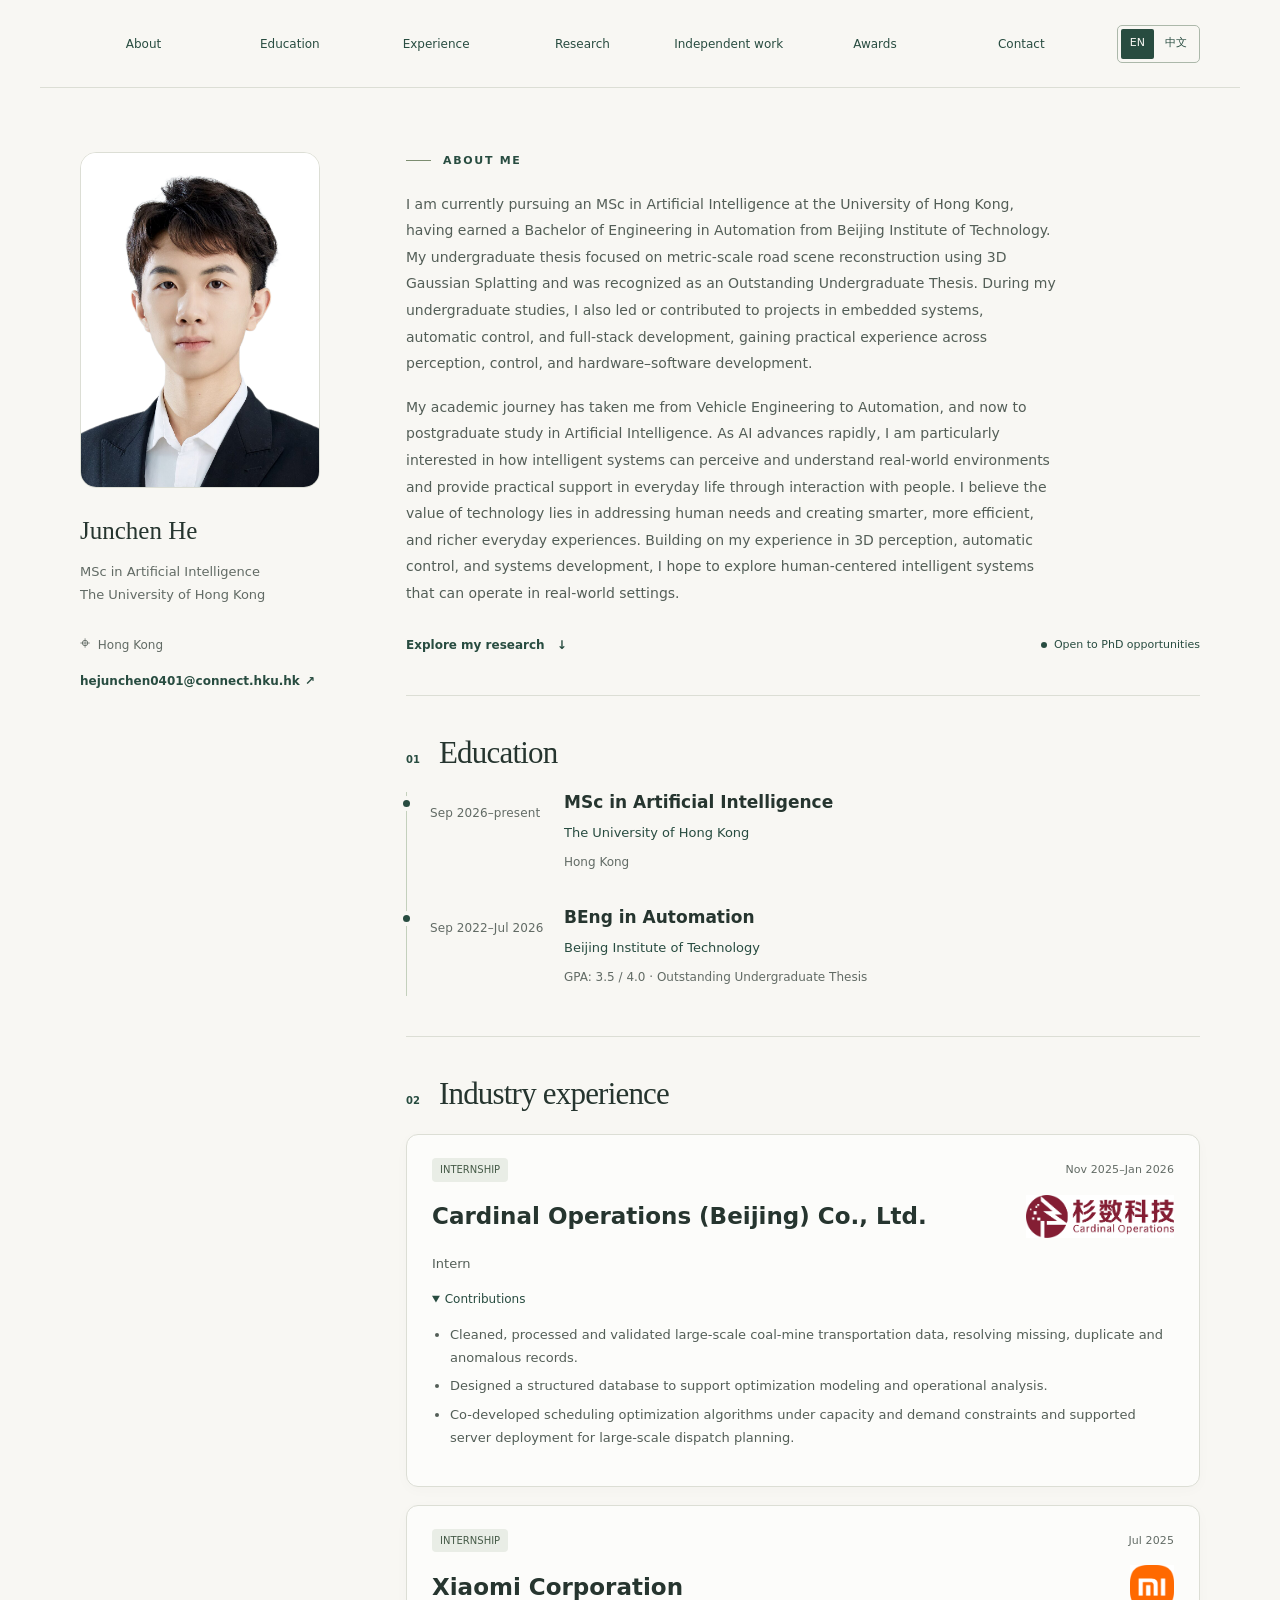
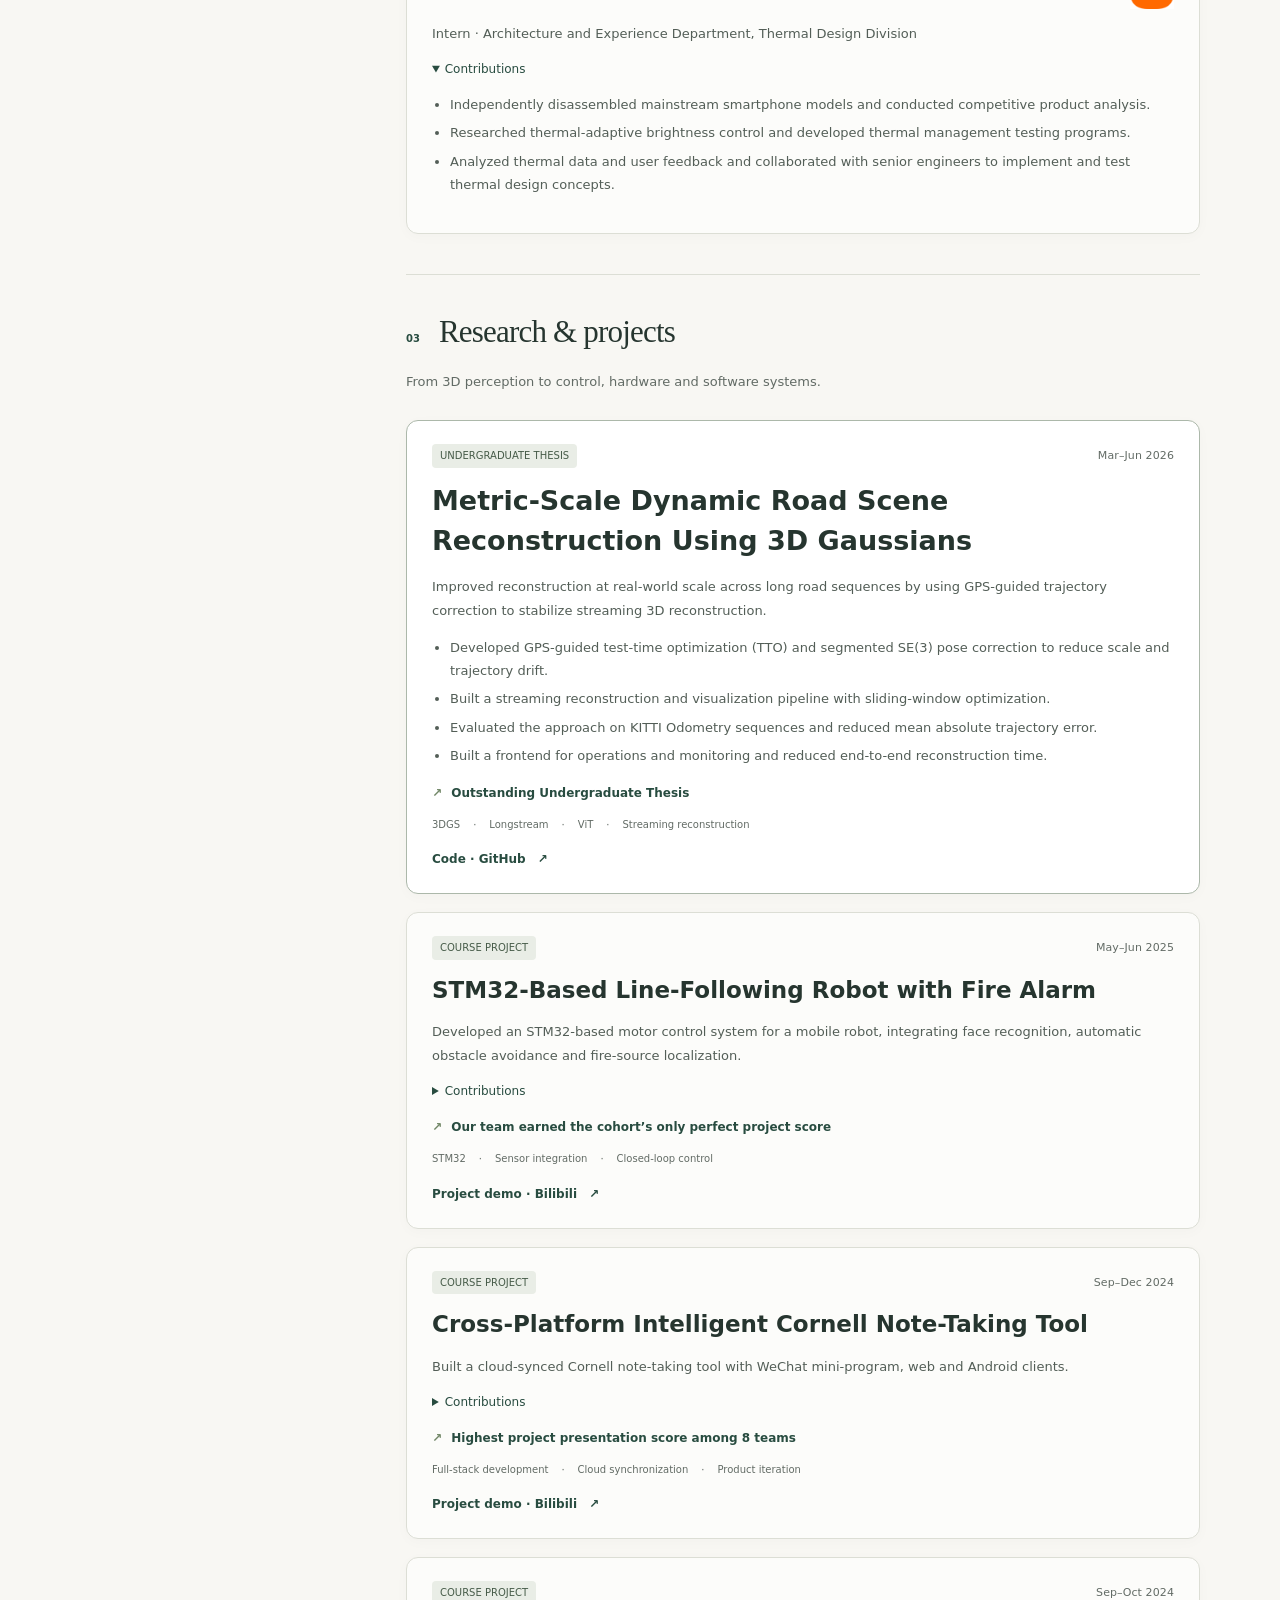
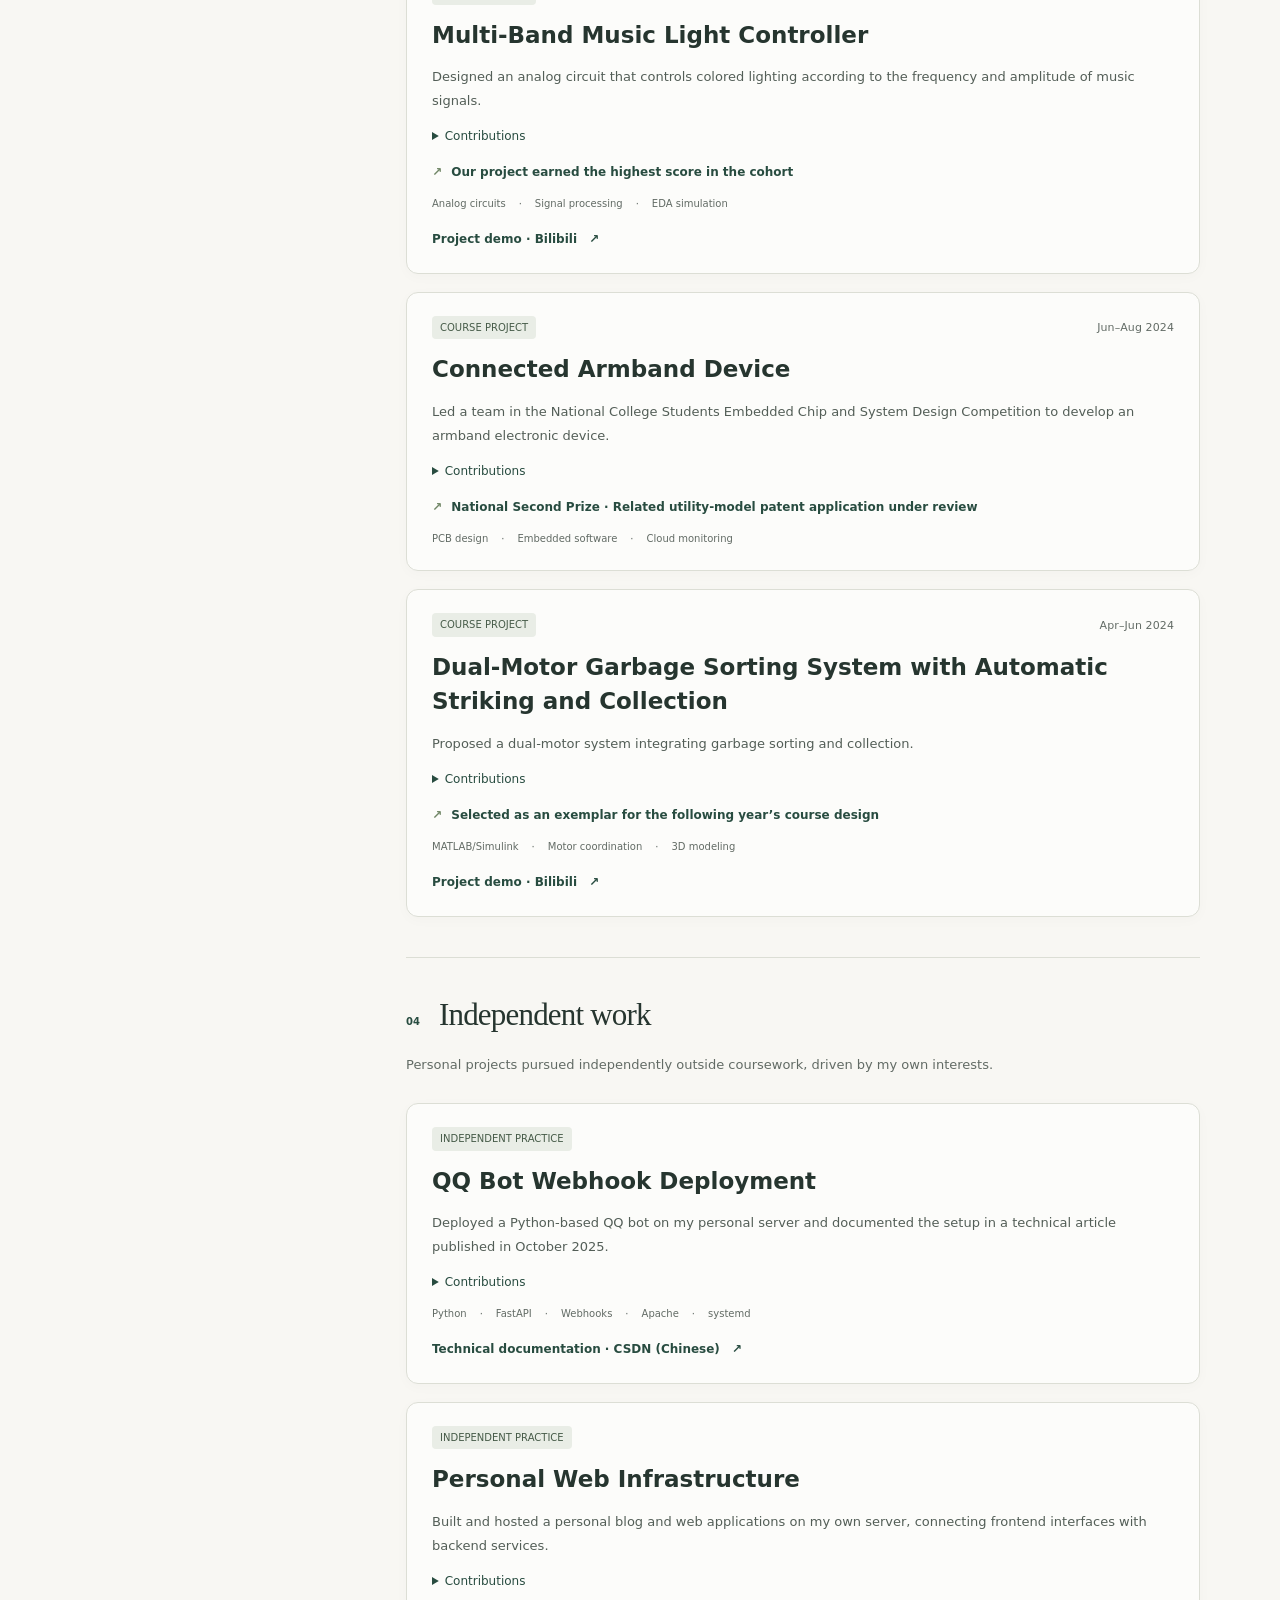
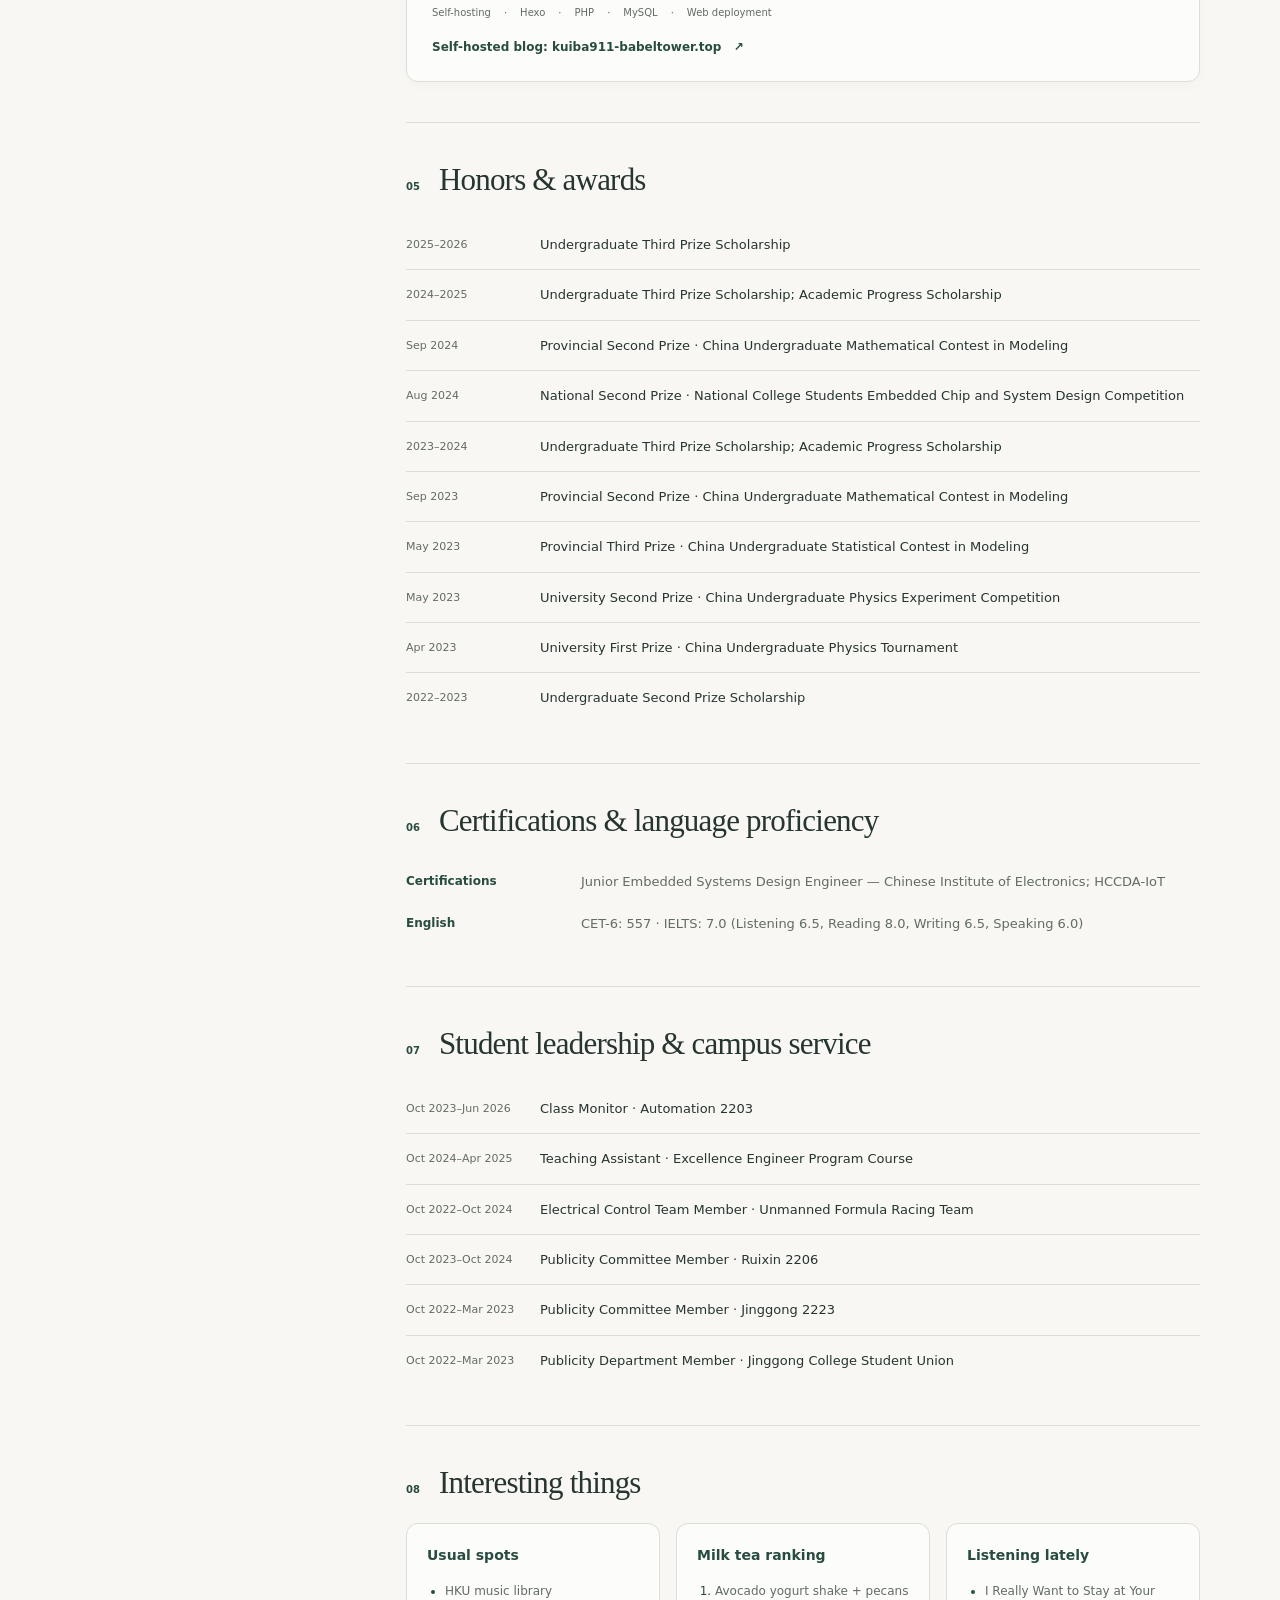
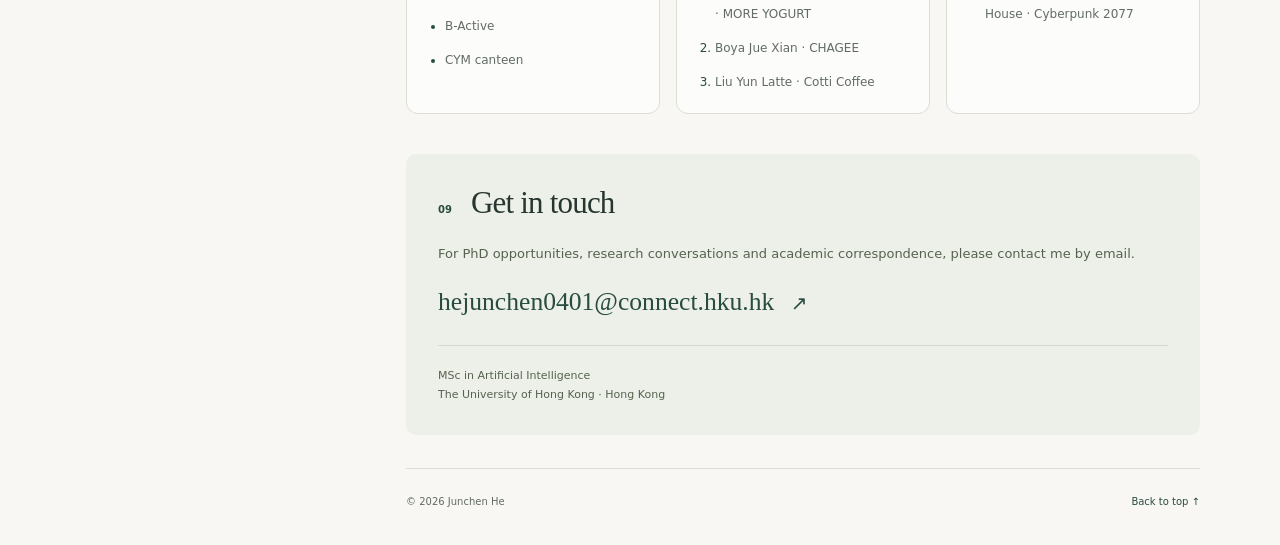
==== commit f581eccd: "Add bilingual Interesting things section" ====
--- a/index.html
+++ b/index.html
@@ -1,3 +1,3 @@
 <!doctype html>
 <html lang="en"><head><meta charset="utf-8"><meta name="viewport" content="width=device-width, initial-scale=1"><title>Junchen He · Research & Academic Profile</title><meta name="description" content="Junchen He, MSc in Artificial Intelligence student at HKU. Interested in spatial intelligence, embodied interaction and deployable interactive systems, with experience in 3D reconstruction and embedded engineering."><meta name="theme-color" content="#243e35"><link rel="icon" href="favicon.svg" type="image/svg+xml"><link rel="stylesheet" href="styles.css"><script defer src="content.js"></script><script defer src="render.js"></script><script defer src="site.js"></script></head>
-<body id="top" data-page="home"><a class="skip-link" href="#main">Skip to content</a><header class="site-header wrap"><div id="header-content"><nav aria-label="Main navigation"><a href="#about">About</a><a href="#education">Education</a><a href="#experience">Experience</a><a href="#work">Research</a><a href="#systems">Independent work</a><a href="#awards">Awards</a><a href="#contact">Contact</a></nav></div><div class="language-switch" role="group" aria-label="Language"><button type="button" data-language="en" aria-pressed="true" lang="en">EN</button><button type="button" data-language="zh" aria-pressed="false" lang="zh-CN">中文</button></div></header><span class="sr-only" id="language-status" role="status" aria-live="polite"></span><div class="layout wrap"><aside class="profile" id="profile" aria-label="Profile at a glance"><img class="portrait" src="images/portrait.png" alt="Junchen He" width="857" height="1200" decoding="async"><p class="profile-name">Junchen He</p><p class="profile-role">MSc in Artificial Intelligence<br>The University of Hong Kong</p><p class="location"><span aria-hidden="true">⌖</span> Hong Kong</p><a class="text-link" href="mailto:hejunchen0401@connect.hku.hk">hejunchen0401@connect.hku.hk <span aria-hidden="true">↗</span></a></aside><main id="main" tabindex="-1"><section class="intro" id="about" aria-labelledby="about-heading"><h1 class="eyebrow" id="about-heading"><span class="tiny-rule" aria-hidden="true"></span>ABOUT ME</h1><p>I am an MSc in Artificial Intelligence student at the University of Hong Kong, with a BEng in Automation from Beijing Institute of Technology. My undergraduate thesis on metric-scale road scene reconstruction using 3D Gaussians received the Outstanding Undergraduate Thesis award.</p><p>I am seeking PhD opportunities at the intersection of spatial intelligence and human–computer interaction. Building on my experience in 3D reconstruction, robotics, wearable hardware and full-stack development, I hope to investigate how systems can perceive their surroundings and support people through context-aware interaction. I am particularly interested in translating these foundations into embodied interfaces and reliable XR systems for everyday environments.</p><div class="intro-footer"><a class="text-link" href="#work">Explore my research <span aria-hidden="true">↓</span></a><span class="availability"><i aria-hidden="true"></i>Open to PhD opportunities</span></div></section><section class="section " id="education" aria-labelledby="education-heading"><div class="section-heading"><span class="section-number" aria-hidden="true">01</span><h2 id="education-heading">Education</h2></div><article class="education-entry"><p class="date">Sep 2026–present</p><div><h3>MSc in Artificial Intelligence</h3><p class="institution">The University of Hong Kong</p><p class="muted">Hong Kong</p></div></article><article class="education-entry"><p class="date">Sep 2022–Jul 2026</p><div><h3>BEng in Automation</h3><p class="institution">Beijing Institute of Technology</p><p class="muted">GPA: 3.5 / 4.0 · Outstanding Undergraduate Thesis</p></div></article></section><section class="section " id="experience" aria-labelledby="experience-heading"><div class="section-heading"><span class="section-number" aria-hidden="true">02</span><h2 id="experience-heading">Industry experience</h2></div><div class="project-list"><article class="work-entry"><div class="work-meta"><span class="tag">INTERNSHIP</span><span class="date">Nov 2025–Jan 2026</span></div><div class="experience-heading"><h3 class="project-title">Cardinal Operations (Beijing) Co., Ltd.</h3><img class="company-logo" src="images/cardinal_operations.png" alt="Cardinal Operations (Beijing) Co., Ltd." loading="lazy" decoding="async"></div><p class="work-description role-label">Intern</p><details open><summary>Contributions</summary><ul class="contributions"><li>Cleaned, processed and validated large-scale coal-mine transportation data, resolving missing, duplicate and anomalous records.</li><li>Designed a structured database to support optimization modeling and operational analysis.</li><li>Co-developed scheduling optimization algorithms under capacity and demand constraints and supported server deployment for large-scale dispatch planning.</li></ul></details></article><article class="work-entry"><div class="work-meta"><span class="tag">INTERNSHIP</span><span class="date">Jul 2025</span></div><div class="experience-heading"><h3 class="project-title">Xiaomi Corporation</h3><img class="company-logo" src="images/xiaomi.png" alt="Xiaomi Corporation" loading="lazy" decoding="async"></div><p class="work-description role-label">Intern · Architecture and Experience Department, Thermal Design Division</p><details open><summary>Contributions</summary><ul class="contributions"><li>Independently disassembled mainstream smartphone models and conducted competitive product analysis.</li><li>Researched thermal-adaptive brightness control and developed thermal management testing programs.</li><li>Analyzed thermal data and user feedback and collaborated with senior engineers to implement and test thermal design concepts.</li></ul></details></article></div></section><section class="section " id="work" aria-labelledby="work-heading"><div class="section-heading"><span class="section-number" aria-hidden="true">03</span><h2 id="work-heading">Research &amp; projects</h2></div><p class="section-lede">From 3D perception to control, hardware and software systems.</p><div class="project-list"><article class="work-entry featured-work"><div class="work-meta"><span class="tag">UNDERGRADUATE THESIS</span><span class="date">Mar–Jun 2026</span></div><h3 class="project-title">Metric-Scale Dynamic Road Scene Reconstruction Using 3D Gaussians</h3><p class="work-description">Improved reconstruction at real-world scale across long road sequences by using GPS-guided trajectory correction to stabilize streaming 3D reconstruction.</p><ul class="contributions"><li>Developed GPS-guided test-time optimization (TTO) and segmented SE(3) pose correction to reduce scale and trajectory drift.</li><li>Built a streaming reconstruction and visualization pipeline with sliding-window optimization.</li><li>Evaluated the approach on KITTI Odometry sequences and reduced mean absolute trajectory error.</li><li>Built a frontend for operations and monitoring and reduced end-to-end reconstruction time.</li></ul><p class="outcome"><span aria-hidden="true">↗</span> Outstanding Undergraduate Thesis</p><ul class="keywords"><li>3DGS</li><li>Longstream</li><li>ViT</li><li>Streaming reconstruction</li></ul><div class="resource-links"><a class="text-link" href="https://github.com/Space-ash/LongStream-kit" target="_blank" rel="noopener noreferrer">Code · GitHub <span aria-hidden="true">↗</span></a></div></article><article class="work-entry"><div class="work-meta"><span class="tag">COURSE PROJECT</span><span class="date">May–Jun 2025</span></div><h3 class="project-title">STM32-Based Line-Following Robot with Fire Alarm</h3><p class="work-description">Developed an STM32-based motor control system for a mobile robot, integrating face recognition, automatic obstacle avoidance and fire-source localization.</p><details><summary>Contributions</summary><ul class="contributions"><li>Led the team, coordinated project progress and task assignments, integrated sensors and designed the perception system.</li><li>Designed closed-loop motor control, line-following and fire-source identification algorithms.</li><li>Recorded and edited demonstration videos and led the final project presentation.</li></ul></details><p class="outcome"><span aria-hidden="true">↗</span> Our team earned the cohort’s only perfect project score</p><ul class="keywords"><li>STM32</li><li>Sensor integration</li><li>Closed-loop control</li></ul><div class="resource-links"><a class="text-link" href="https://www.bilibili.com/video/BV16P2NYBEnc/?share_source=copy_web&amp;vd_source=08a183dab5ecb4888afbb9c3f689d0e8" target="_blank" rel="noopener noreferrer">Project demo · Bilibili <span aria-hidden="true">↗</span></a></div></article><article class="work-entry"><div class="work-meta"><span class="tag">COURSE PROJECT</span><span class="date">Sep–Dec 2024</span></div><h3 class="project-title">Cross-Platform Intelligent Cornell Note-Taking Tool</h3><p class="work-description">Built a cloud-synced Cornell note-taking tool with WeChat mini-program, web and Android clients.</p><details><summary>Contributions</summary><ul class="contributions"><li>Led the team, coordinated development tasks and timelines, and designed the server and database architecture for cloud synchronization.</li><li>Developed the WeChat mini-program frontend and backend, along with the web application backend.</li><li>Conducted user testing, iterated on product quality and led the product presentation at the end-of-course launch event.</li></ul></details><p class="outcome"><span aria-hidden="true">↗</span> Highest project presentation score among 8 teams</p><ul class="keywords"><li>Full-stack development</li><li>Cloud synchronization</li><li>Product iteration</li></ul><div class="resource-links"><a class="text-link" href="https://www.bilibili.com/video/BV1NYzAYxEih/?share_source=copy_web&amp;vd_source=08a183dab5ecb4888afbb9c3f689d0e8" target="_blank" rel="noopener noreferrer">Project demo · Bilibili <span aria-hidden="true">↗</span></a></div></article><article class="work-entry"><div class="work-meta"><span class="tag">COURSE PROJECT</span><span class="date">Sep–Oct 2024</span></div><h3 class="project-title">Multi-Band Music Light Controller</h3><p class="work-description">Designed an analog circuit that controls colored lighting according to the frequency and amplitude of music signals.</p><details><summary>Contributions</summary><ul class="contributions"><li>Designed sixth-order filters to separate low, mid and high-frequency bands, along with precision rectification and amplification circuits.</li><li>Implemented a 20 mV discrimination circuit and an AC-to-DC regulated power supply.</li><li>Validated the design through EDA simulation and physical circuit debugging.</li></ul></details><p class="outcome"><span aria-hidden="true">↗</span> Our project earned the highest score in the cohort</p><ul class="keywords"><li>Analog circuits</li><li>Signal processing</li><li>EDA simulation</li></ul><div class="resource-links"><a class="text-link" href="https://www.bilibili.com/video/BV16P2NYBEnc/?share_source=copy_web&amp;vd_source=08a183dab5ecb4888afbb9c3f689d0e8" target="_blank" rel="noopener noreferrer">Project demo · Bilibili <span aria-hidden="true">↗</span></a></div></article><article class="work-entry"><div class="work-meta"><span class="tag">COURSE PROJECT</span><span class="date">Jun–Aug 2024</span></div><h3 class="project-title">Connected Armband Device</h3><p class="work-description">Led a team in the National College Students Embedded Chip and System Design Competition to develop an armband electronic device.</p><details><summary>Contributions</summary><ul class="contributions"><li>Independently designed the PCB and developed embedded software for hardware compatibility.</li><li>Deployed a cloud monitoring system and built mini-program and web interfaces to display device information.</li></ul></details><p class="outcome"><span aria-hidden="true">↗</span> National Second Prize · Related utility-model patent application under review</p><ul class="keywords"><li>PCB design</li><li>Embedded software</li><li>Cloud monitoring</li></ul></article><article class="work-entry"><div class="work-meta"><span class="tag">COURSE PROJECT</span><span class="date">Apr–Jun 2024</span></div><h3 class="project-title">Dual-Motor Garbage Sorting System with Automatic Striking and Collection</h3><p class="work-description">Proposed a dual-motor system integrating garbage sorting and collection.</p><details><summary>Contributions</summary><ul class="contributions"><li>Led the team in MATLAB/Simulink modeling and algorithm validation, and designed the dual-motor coordination system.</li><li>Modeled the sorting turntable in SolidWorks, then 3D-printed and integrated it into the system.</li><li>Led the final project presentation and recorded and edited demonstration videos.</li></ul></details><p class="outcome"><span aria-hidden="true">↗</span> Selected as an exemplar for the following year’s course design</p><ul class="keywords"><li>MATLAB/Simulink</li><li>Motor coordination</li><li>3D modeling</li></ul><div class="resource-links"><a class="text-link" href="https://www.bilibili.com/video/BV1e4421Q74z/?share_source=copy_web&amp;vd_source=08a183dab5ecb4888afbb9c3f689d0e8" target="_blank" rel="noopener noreferrer">Project demo · Bilibili <span aria-hidden="true">↗</span></a></div></article></div></section><section class="section " id="systems" aria-labelledby="systems-heading"><div class="section-heading"><span class="section-number" aria-hidden="true">04</span><h2 id="systems-heading">Independent work</h2></div><p class="section-lede">Personal projects pursued independently outside coursework, driven by my own interests.</p><div class="project-list"><article class="work-entry"><div class="work-meta"><span class="tag">INDEPENDENT PRACTICE</span></div><h3 class="project-title">QQ Bot Webhook Deployment</h3><p class="work-description">Deployed a Python-based QQ bot on my personal server and documented the setup in a technical article published in October 2025.</p><details><summary>Contributions</summary><ul class="contributions"><li>Integrated the official QQ bot Python SDK with a FastAPI Webhook endpoint for callback validation, signature verification and message-event dispatch.</li><li>Configured HTTPS callbacks and Apache reverse proxying; ran the Uvicorn service under systemd with automatic restarts and diagnostic logs.</li><li>Adapted incoming message payloads for SDK handlers and tested private-message replies.</li></ul></details><ul class="keywords"><li>Python</li><li>FastAPI</li><li>Webhooks</li><li>Apache</li><li>systemd</li></ul><div class="resource-links"><a class="text-link" href="https://blog.csdn.net/weixin_72479216/article/details/153705092" target="_blank" rel="noopener noreferrer">Technical documentation · CSDN (Chinese) <span aria-hidden="true">↗</span></a></div></article><article class="work-entry"><div class="work-meta"><span class="tag">INDEPENDENT PRACTICE</span></div><h3 class="project-title">Personal Web Infrastructure</h3><p class="work-description">Built and hosted a personal blog and web applications on my own server, connecting frontend interfaces with backend services.</p><details><summary>Contributions</summary><ul class="contributions"><li>Set up a Hexo blog with the Redefine theme and organized the blog, Cornell note-taking services and bot deployment under separate subdomains.</li><li>Deployed web and mini-program backend endpoints for the Cornell tool, including PHP/MySQL services for accounts and notes.</li><li>Deployed a small Minecraft server to support multiplayer sessions.</li></ul></details><ul class="keywords"><li>Self-hosting</li><li>Hexo</li><li>PHP</li><li>MySQL</li><li>Web deployment</li></ul><div class="resource-links"><a class="text-link" href="http://kuiba911-babeltower.top/" target="_blank" rel="noopener noreferrer">Self-hosted blog: kuiba911-babeltower.top <span aria-hidden="true">↗</span></a></div></article></div></section><section class="section " id="awards" aria-labelledby="awards-heading"><div class="section-heading"><span class="section-number" aria-hidden="true">05</span><h2 id="awards-heading">Honors &amp; awards</h2></div><dl class="record-list"><div><dt>2025–2026</dt><dd>Undergraduate Third Prize Scholarship</dd></div><div><dt>2024–2025</dt><dd>Undergraduate Third Prize Scholarship; Academic Progress Scholarship</dd></div><div><dt>Sep 2024</dt><dd>Provincial Second Prize · China Undergraduate Mathematical Contest in Modeling</dd></div><div><dt>Aug 2024</dt><dd>National Second Prize · National College Students Embedded Chip and System Design Competition</dd></div><div><dt>2023–2024</dt><dd>Undergraduate Third Prize Scholarship; Academic Progress Scholarship</dd></div><div><dt>Sep 2023</dt><dd>Provincial Second Prize · China Undergraduate Mathematical Contest in Modeling</dd></div><div><dt>May 2023</dt><dd>Provincial Third Prize · China Undergraduate Statistical Contest in Modeling</dd></div><div><dt>May 2023</dt><dd>University Second Prize · China Undergraduate Physics Experiment Competition</dd></div><div><dt>Apr 2023</dt><dd>University First Prize · China Undergraduate Physics Tournament</dd></div><div><dt>2022–2023</dt><dd>Undergraduate Second Prize Scholarship</dd></div></dl></section><section class="section " id="skills" aria-labelledby="skills-heading"><div class="section-heading"><span class="section-number" aria-hidden="true">06</span><h2 id="skills-heading">Certifications &amp; language proficiency</h2></div><dl class="skill-list"><div><dt>Certifications</dt><dd>Junior Embedded Systems Design Engineer — Chinese Institute of Electronics; HCCDA-IoT</dd></div><div><dt>English</dt><dd>CET-6: 557 · IELTS: 7.0 (Listening 6.5, Reading 8.0, Writing 6.5, Speaking 6.0)</dd></div></dl></section><section class="section " id="service" aria-labelledby="service-heading"><div class="section-heading"><span class="section-number" aria-hidden="true">07</span><h2 id="service-heading">Student leadership &amp; campus service</h2></div><dl class="record-list"><div><dt>Oct 2023–Jun 2026</dt><dd>Class Monitor · Automation 2203</dd></div><div><dt>Oct 2024–Apr 2025</dt><dd>Teaching Assistant · Excellence Engineer Program Course</dd></div><div><dt>Oct 2022–Oct 2024</dt><dd>Electrical Control Team Member · Unmanned Formula Racing Team</dd></div><div><dt>Oct 2023–Oct 2024</dt><dd>Publicity Committee Member · Ruixin 2206</dd></div><div><dt>Oct 2022–Mar 2023</dt><dd>Publicity Committee Member · Jinggong 2223</dd></div><div><dt>Oct 2022–Mar 2023</dt><dd>Publicity Department Member · Jinggong College Student Union</dd></div></dl></section><section class="section contact" id="contact" aria-labelledby="contact-heading"><div class="section-heading"><span class="section-number" aria-hidden="true">08</span><h2 id="contact-heading">Get in touch</h2></div><p>For PhD opportunities, research conversations and academic correspondence, please contact me by email.</p><a class="contact-email" href="mailto:hejunchen0401@connect.hku.hk">hejunchen0401@connect.hku.hk <span aria-hidden="true">↗</span></a><div class="contact-details"><p>MSc in Artificial Intelligence<br>The University of Hong Kong · Hong Kong</p></div></section><footer><span>© 2026 Junchen He</span><a href="#top">Back to top ↑</a></footer></main></div></body></html>
+<body id="top" data-page="home"><a class="skip-link" href="#main">Skip to content</a><header class="site-header wrap"><div id="header-content"><nav aria-label="Main navigation"><a href="#about">About</a><a href="#education">Education</a><a href="#experience">Experience</a><a href="#work">Research</a><a href="#systems">Independent work</a><a href="#awards">Awards</a><a href="#contact">Contact</a></nav></div><div class="language-switch" role="group" aria-label="Language"><button type="button" data-language="en" aria-pressed="true" lang="en">EN</button><button type="button" data-language="zh" aria-pressed="false" lang="zh-CN">中文</button></div></header><span class="sr-only" id="language-status" role="status" aria-live="polite"></span><div class="layout wrap"><aside class="profile" id="profile" aria-label="Profile at a glance"><img class="portrait" src="images/portrait.png" alt="Junchen He" width="857" height="1200" decoding="async"><p class="profile-name">Junchen He</p><p class="profile-role">MSc in Artificial Intelligence<br>The University of Hong Kong</p><p class="location"><span aria-hidden="true">⌖</span> Hong Kong</p><a class="text-link" href="mailto:hejunchen0401@connect.hku.hk">hejunchen0401@connect.hku.hk <span aria-hidden="true">↗</span></a></aside><main id="main" tabindex="-1"><section class="intro" id="about" aria-labelledby="about-heading"><h1 class="eyebrow" id="about-heading"><span class="tiny-rule" aria-hidden="true"></span>ABOUT ME</h1><p>I am currently pursuing an MSc in Artificial Intelligence at the University of Hong Kong, having earned a Bachelor of Engineering in Automation from Beijing Institute of Technology. My undergraduate thesis focused on metric-scale road scene reconstruction using 3D Gaussian Splatting and was recognized as an Outstanding Undergraduate Thesis. During my undergraduate studies, I also led or contributed to projects in embedded systems, automatic control, and full-stack development, gaining practical experience across perception, control, and hardware–software development.</p><p>My academic journey has taken me from Vehicle Engineering to Automation, and now to postgraduate study in Artificial Intelligence. As AI advances rapidly, I am particularly interested in how intelligent systems can perceive and understand real-world environments and provide practical support in everyday life through interaction with people. I believe the value of technology lies in addressing human needs and creating smarter, more efficient, and richer everyday experiences. Building on my experience in 3D perception, automatic control, and systems development, I hope to explore human-centered intelligent systems that can operate in real-world settings.</p><div class="intro-footer"><a class="text-link" href="#work">Explore my research <span aria-hidden="true">↓</span></a><span class="availability"><i aria-hidden="true"></i>Open to PhD opportunities</span></div></section><section class="section " id="education" aria-labelledby="education-heading"><div class="section-heading"><span class="section-number" aria-hidden="true">01</span><h2 id="education-heading">Education</h2></div><article class="education-entry"><p class="date">Sep 2026–present</p><div><h3>MSc in Artificial Intelligence</h3><p class="institution">The University of Hong Kong</p><p class="muted">Hong Kong</p></div></article><article class="education-entry"><p class="date">Sep 2022–Jul 2026</p><div><h3>BEng in Automation</h3><p class="institution">Beijing Institute of Technology</p><p class="muted">GPA: 3.5 / 4.0 · Outstanding Undergraduate Thesis</p></div></article></section><section class="section " id="experience" aria-labelledby="experience-heading"><div class="section-heading"><span class="section-number" aria-hidden="true">02</span><h2 id="experience-heading">Industry experience</h2></div><div class="project-list"><article class="work-entry"><div class="work-meta"><span class="tag">INTERNSHIP</span><span class="date">Nov 2025–Jan 2026</span></div><div class="experience-heading"><h3 class="project-title">Cardinal Operations (Beijing) Co., Ltd.</h3><img class="company-logo" src="images/cardinal_operations.png" alt="Cardinal Operations (Beijing) Co., Ltd." loading="lazy" decoding="async"></div><p class="work-description role-label">Intern</p><details open><summary>Contributions</summary><ul class="contributions"><li>Cleaned, processed and validated large-scale coal-mine transportation data, resolving missing, duplicate and anomalous records.</li><li>Designed a structured database to support optimization modeling and operational analysis.</li><li>Co-developed scheduling optimization algorithms under capacity and demand constraints and supported server deployment for large-scale dispatch planning.</li></ul></details></article><article class="work-entry"><div class="work-meta"><span class="tag">INTERNSHIP</span><span class="date">Jul 2025</span></div><div class="experience-heading"><h3 class="project-title">Xiaomi Corporation</h3><img class="company-logo" src="images/xiaomi.png" alt="Xiaomi Corporation" loading="lazy" decoding="async"></div><p class="work-description role-label">Intern · Architecture and Experience Department, Thermal Design Division</p><details open><summary>Contributions</summary><ul class="contributions"><li>Independently disassembled mainstream smartphone models and conducted competitive product analysis.</li><li>Researched thermal-adaptive brightness control and developed thermal management testing programs.</li><li>Analyzed thermal data and user feedback and collaborated with senior engineers to implement and test thermal design concepts.</li></ul></details></article></div></section><section class="section " id="work" aria-labelledby="work-heading"><div class="section-heading"><span class="section-number" aria-hidden="true">03</span><h2 id="work-heading">Research &amp; projects</h2></div><p class="section-lede">From 3D perception to control, hardware and software systems.</p><div class="project-list"><article class="work-entry featured-work"><div class="work-meta"><span class="tag">UNDERGRADUATE THESIS</span><span class="date">Mar–Jun 2026</span></div><h3 class="project-title">Metric-Scale Dynamic Road Scene Reconstruction Using 3D Gaussians</h3><p class="work-description">Improved reconstruction at real-world scale across long road sequences by using GPS-guided trajectory correction to stabilize streaming 3D reconstruction.</p><ul class="contributions"><li>Developed GPS-guided test-time optimization (TTO) and segmented SE(3) pose correction to reduce scale and trajectory drift.</li><li>Built a streaming reconstruction and visualization pipeline with sliding-window optimization.</li><li>Evaluated the approach on KITTI Odometry sequences and reduced mean absolute trajectory error.</li><li>Built a frontend for operations and monitoring and reduced end-to-end reconstruction time.</li></ul><p class="outcome"><span aria-hidden="true">↗</span> Outstanding Undergraduate Thesis</p><ul class="keywords"><li>3DGS</li><li>Longstream</li><li>ViT</li><li>Streaming reconstruction</li></ul><div class="resource-links"><a class="text-link" href="https://github.com/Space-ash/LongStream-kit" target="_blank" rel="noopener noreferrer">Code · GitHub <span aria-hidden="true">↗</span></a></div></article><article class="work-entry"><div class="work-meta"><span class="tag">COURSE PROJECT</span><span class="date">May–Jun 2025</span></div><h3 class="project-title">STM32-Based Line-Following Robot with Fire Alarm</h3><p class="work-description">Developed an STM32-based motor control system for a mobile robot, integrating face recognition, automatic obstacle avoidance and fire-source localization.</p><details><summary>Contributions</summary><ul class="contributions"><li>Led the team, coordinated project progress and task assignments, integrated sensors and designed the perception system.</li><li>Designed closed-loop motor control, line-following and fire-source identification algorithms.</li><li>Recorded and edited demonstration videos and led the final project presentation.</li></ul></details><p class="outcome"><span aria-hidden="true">↗</span> Our team earned the cohort’s only perfect project score</p><ul class="keywords"><li>STM32</li><li>Sensor integration</li><li>Closed-loop control</li></ul><div class="resource-links"><a class="text-link" href="https://www.bilibili.com/video/BV16P2NYBEnc/?share_source=copy_web&amp;vd_source=08a183dab5ecb4888afbb9c3f689d0e8" target="_blank" rel="noopener noreferrer">Project demo · Bilibili <span aria-hidden="true">↗</span></a></div></article><article class="work-entry"><div class="work-meta"><span class="tag">COURSE PROJECT</span><span class="date">Sep–Dec 2024</span></div><h3 class="project-title">Cross-Platform Intelligent Cornell Note-Taking Tool</h3><p class="work-description">Built a cloud-synced Cornell note-taking tool with WeChat mini-program, web and Android clients.</p><details><summary>Contributions</summary><ul class="contributions"><li>Led the team, coordinated development tasks and timelines, and designed the server and database architecture for cloud synchronization.</li><li>Developed the WeChat mini-program frontend and backend, along with the web application backend.</li><li>Conducted user testing, iterated on product quality and led the product presentation at the end-of-course launch event.</li></ul></details><p class="outcome"><span aria-hidden="true">↗</span> Highest project presentation score among 8 teams</p><ul class="keywords"><li>Full-stack development</li><li>Cloud synchronization</li><li>Product iteration</li></ul><div class="resource-links"><a class="text-link" href="https://www.bilibili.com/video/BV1NYzAYxEih/?share_source=copy_web&amp;vd_source=08a183dab5ecb4888afbb9c3f689d0e8" target="_blank" rel="noopener noreferrer">Project demo · Bilibili <span aria-hidden="true">↗</span></a></div></article><article class="work-entry"><div class="work-meta"><span class="tag">COURSE PROJECT</span><span class="date">Sep–Oct 2024</span></div><h3 class="project-title">Multi-Band Music Light Controller</h3><p class="work-description">Designed an analog circuit that controls colored lighting according to the frequency and amplitude of music signals.</p><details><summary>Contributions</summary><ul class="contributions"><li>Designed sixth-order filters to separate low, mid and high-frequency bands, along with precision rectification and amplification circuits.</li><li>Implemented a 20 mV discrimination circuit and an AC-to-DC regulated power supply.</li><li>Validated the design through EDA simulation and physical circuit debugging.</li></ul></details><p class="outcome"><span aria-hidden="true">↗</span> Our project earned the highest score in the cohort</p><ul class="keywords"><li>Analog circuits</li><li>Signal processing</li><li>EDA simulation</li></ul><div class="resource-links"><a class="text-link" href="https://www.bilibili.com/video/BV16P2NYBEnc/?share_source=copy_web&amp;vd_source=08a183dab5ecb4888afbb9c3f689d0e8" target="_blank" rel="noopener noreferrer">Project demo · Bilibili <span aria-hidden="true">↗</span></a></div></article><article class="work-entry"><div class="work-meta"><span class="tag">COURSE PROJECT</span><span class="date">Jun–Aug 2024</span></div><h3 class="project-title">Connected Armband Device</h3><p class="work-description">Led a team in the National College Students Embedded Chip and System Design Competition to develop an armband electronic device.</p><details><summary>Contributions</summary><ul class="contributions"><li>Independently designed the PCB and developed embedded software for hardware compatibility.</li><li>Deployed a cloud monitoring system and built mini-program and web interfaces to display device information.</li></ul></details><p class="outcome"><span aria-hidden="true">↗</span> National Second Prize · Related utility-model patent application under review</p><ul class="keywords"><li>PCB design</li><li>Embedded software</li><li>Cloud monitoring</li></ul></article><article class="work-entry"><div class="work-meta"><span class="tag">COURSE PROJECT</span><span class="date">Apr–Jun 2024</span></div><h3 class="project-title">Dual-Motor Garbage Sorting System with Automatic Striking and Collection</h3><p class="work-description">Proposed a dual-motor system integrating garbage sorting and collection.</p><details><summary>Contributions</summary><ul class="contributions"><li>Led the team in MATLAB/Simulink modeling and algorithm validation, and designed the dual-motor coordination system.</li><li>Modeled the sorting turntable in SolidWorks, then 3D-printed and integrated it into the system.</li><li>Led the final project presentation and recorded and edited demonstration videos.</li></ul></details><p class="outcome"><span aria-hidden="true">↗</span> Selected as an exemplar for the following year’s course design</p><ul class="keywords"><li>MATLAB/Simulink</li><li>Motor coordination</li><li>3D modeling</li></ul><div class="resource-links"><a class="text-link" href="https://www.bilibili.com/video/BV1e4421Q74z/?share_source=copy_web&amp;vd_source=08a183dab5ecb4888afbb9c3f689d0e8" target="_blank" rel="noopener noreferrer">Project demo · Bilibili <span aria-hidden="true">↗</span></a></div></article></div></section><section class="section " id="systems" aria-labelledby="systems-heading"><div class="section-heading"><span class="section-number" aria-hidden="true">04</span><h2 id="systems-heading">Independent work</h2></div><p class="section-lede">Personal projects pursued independently outside coursework, driven by my own interests.</p><div class="project-list"><article class="work-entry"><div class="work-meta"><span class="tag">INDEPENDENT PRACTICE</span></div><h3 class="project-title">QQ Bot Webhook Deployment</h3><p class="work-description">Deployed a Python-based QQ bot on my personal server and documented the setup in a technical article published in October 2025.</p><details><summary>Contributions</summary><ul class="contributions"><li>Integrated the official QQ bot Python SDK with a FastAPI Webhook endpoint for callback validation, signature verification and message-event dispatch.</li><li>Configured HTTPS callbacks and Apache reverse proxying; ran the Uvicorn service under systemd with automatic restarts and diagnostic logs.</li><li>Adapted incoming message payloads for SDK handlers and tested private-message replies.</li></ul></details><ul class="keywords"><li>Python</li><li>FastAPI</li><li>Webhooks</li><li>Apache</li><li>systemd</li></ul><div class="resource-links"><a class="text-link" href="https://blog.csdn.net/weixin_72479216/article/details/153705092" target="_blank" rel="noopener noreferrer">Technical documentation · CSDN (Chinese) <span aria-hidden="true">↗</span></a></div></article><article class="work-entry"><div class="work-meta"><span class="tag">INDEPENDENT PRACTICE</span></div><h3 class="project-title">Personal Web Infrastructure</h3><p class="work-description">Built and hosted a personal blog and web applications on my own server, connecting frontend interfaces with backend services.</p><details><summary>Contributions</summary><ul class="contributions"><li>Set up a Hexo blog with the Redefine theme and organized the blog, Cornell note-taking services and bot deployment under separate subdomains.</li><li>Deployed web and mini-program backend endpoints for the Cornell tool, including PHP/MySQL services for accounts and notes.</li><li>Deployed a small Minecraft server to support multiplayer sessions.</li></ul></details><ul class="keywords"><li>Self-hosting</li><li>Hexo</li><li>PHP</li><li>MySQL</li><li>Web deployment</li></ul><div class="resource-links"><a class="text-link" href="http://kuiba911-babeltower.top/" target="_blank" rel="noopener noreferrer">Self-hosted blog: kuiba911-babeltower.top <span aria-hidden="true">↗</span></a></div></article></div></section><section class="section " id="awards" aria-labelledby="awards-heading"><div class="section-heading"><span class="section-number" aria-hidden="true">05</span><h2 id="awards-heading">Honors &amp; awards</h2></div><dl class="record-list"><div><dt>2025–2026</dt><dd>Undergraduate Third Prize Scholarship</dd></div><div><dt>2024–2025</dt><dd>Undergraduate Third Prize Scholarship; Academic Progress Scholarship</dd></div><div><dt>Sep 2024</dt><dd>Provincial Second Prize · China Undergraduate Mathematical Contest in Modeling</dd></div><div><dt>Aug 2024</dt><dd>National Second Prize · National College Students Embedded Chip and System Design Competition</dd></div><div><dt>2023–2024</dt><dd>Undergraduate Third Prize Scholarship; Academic Progress Scholarship</dd></div><div><dt>Sep 2023</dt><dd>Provincial Second Prize · China Undergraduate Mathematical Contest in Modeling</dd></div><div><dt>May 2023</dt><dd>Provincial Third Prize · China Undergraduate Statistical Contest in Modeling</dd></div><div><dt>May 2023</dt><dd>University Second Prize · China Undergraduate Physics Experiment Competition</dd></div><div><dt>Apr 2023</dt><dd>University First Prize · China Undergraduate Physics Tournament</dd></div><div><dt>2022–2023</dt><dd>Undergraduate Second Prize Scholarship</dd></div></dl></section><section class="section " id="skills" aria-labelledby="skills-heading"><div class="section-heading"><span class="section-number" aria-hidden="true">06</span><h2 id="skills-heading">Certifications &amp; language proficiency</h2></div><dl class="skill-list"><div><dt>Certifications</dt><dd>Junior Embedded Systems Design Engineer — Chinese Institute of Electronics; HCCDA-IoT</dd></div><div><dt>English</dt><dd>CET-6: 557 · IELTS: 7.0 (Listening 6.5, Reading 8.0, Writing 6.5, Speaking 6.0)</dd></div></dl></section><section class="section " id="service" aria-labelledby="service-heading"><div class="section-heading"><span class="section-number" aria-hidden="true">07</span><h2 id="service-heading">Student leadership &amp; campus service</h2></div><dl class="record-list"><div><dt>Oct 2023–Jun 2026</dt><dd>Class Monitor · Automation 2203</dd></div><div><dt>Oct 2024–Apr 2025</dt><dd>Teaching Assistant · Excellence Engineer Program Course</dd></div><div><dt>Oct 2022–Oct 2024</dt><dd>Electrical Control Team Member · Unmanned Formula Racing Team</dd></div><div><dt>Oct 2023–Oct 2024</dt><dd>Publicity Committee Member · Ruixin 2206</dd></div><div><dt>Oct 2022–Mar 2023</dt><dd>Publicity Committee Member · Jinggong 2223</dd></div><div><dt>Oct 2022–Mar 2023</dt><dd>Publicity Department Member · Jinggong College Student Union</dd></div></dl></section><section class="section " id="interesting" aria-labelledby="interesting-heading"><div class="section-heading"><span class="section-number" aria-hidden="true">08</span><h2 id="interesting-heading">Interesting things</h2></div><div class="interesting-grid"><article class="interesting-card"><h3>Usual spots</h3><ul><li>HKU music library</li><li>B-Active</li><li>CYM canteen</li></ul></article><article class="interesting-card"><h3>Milk tea ranking</h3><ol><li>Avocado yogurt shake + pecans · MORE YOGURT</li><li>Boya Jue Xian · CHAGEE</li><li>Liu Yun Latte · Cotti Coffee</li></ol></article><article class="interesting-card"><h3>Listening lately</h3><ul><li>I Really Want to Stay at Your House · Cyberpunk 2077</li></ul></article></div></section><section class="section contact" id="contact" aria-labelledby="contact-heading"><div class="section-heading"><span class="section-number" aria-hidden="true">09</span><h2 id="contact-heading">Get in touch</h2></div><p>For PhD opportunities, research conversations and academic correspondence, please contact me by email.</p><a class="contact-email" href="mailto:hejunchen0401@connect.hku.hk">hejunchen0401@connect.hku.hk <span aria-hidden="true">↗</span></a><div class="contact-details"><p>MSc in Artificial Intelligence<br>The University of Hong Kong · Hong Kong</p></div></section><footer><span>© 2026 Junchen He</span><a href="#top">Back to top ↑</a></footer></main></div></body></html>
--- a/styles.css
+++ b/styles.css
@@ -69,3 +69,12 @@
 @media(max-width:900px){.site-header{grid-template-columns:1fr;gap:10px;padding-top:16px;padding-bottom:16px;min-height:0}.site-header nav{display:flex;flex-wrap:wrap;justify-content:center;gap:4px 12px}.site-header nav a{padding:8px 10px}.site-header .language-switch{justify-self:center}}
 @media(max-width:760px){.profile .portrait{grid-row:1/4}.intro>h1.eyebrow{margin-bottom:16px}}
 @media(max-width:380px){.site-header nav{gap:2px 6px}.site-header nav a{padding:8px}}
+
+/* A small personal corner, with three columns on wider screens. */
+.interesting-grid{display:grid;grid-template-columns:repeat(3,minmax(0,1fr));gap:16px}
+.interesting-card{min-width:0;padding:20px;border:1px solid var(--line);border-radius:12px;background:rgba(255,255,255,.62)}
+.interesting-card h3{font-family:var(--sans);font-size:14px;font-weight:600;line-height:1.6;margin-bottom:14px;color:var(--green)}
+.interesting-card ul,.interesting-card ol{margin:0;padding-left:18px;font-size:12px;line-height:1.85;color:var(--muted);overflow-wrap:anywhere}
+.interesting-card li+li{margin-top:12px}
+.interesting-card li::marker{color:var(--green)}
+@media(max-width:1000px){.interesting-grid{grid-template-columns:1fr}}
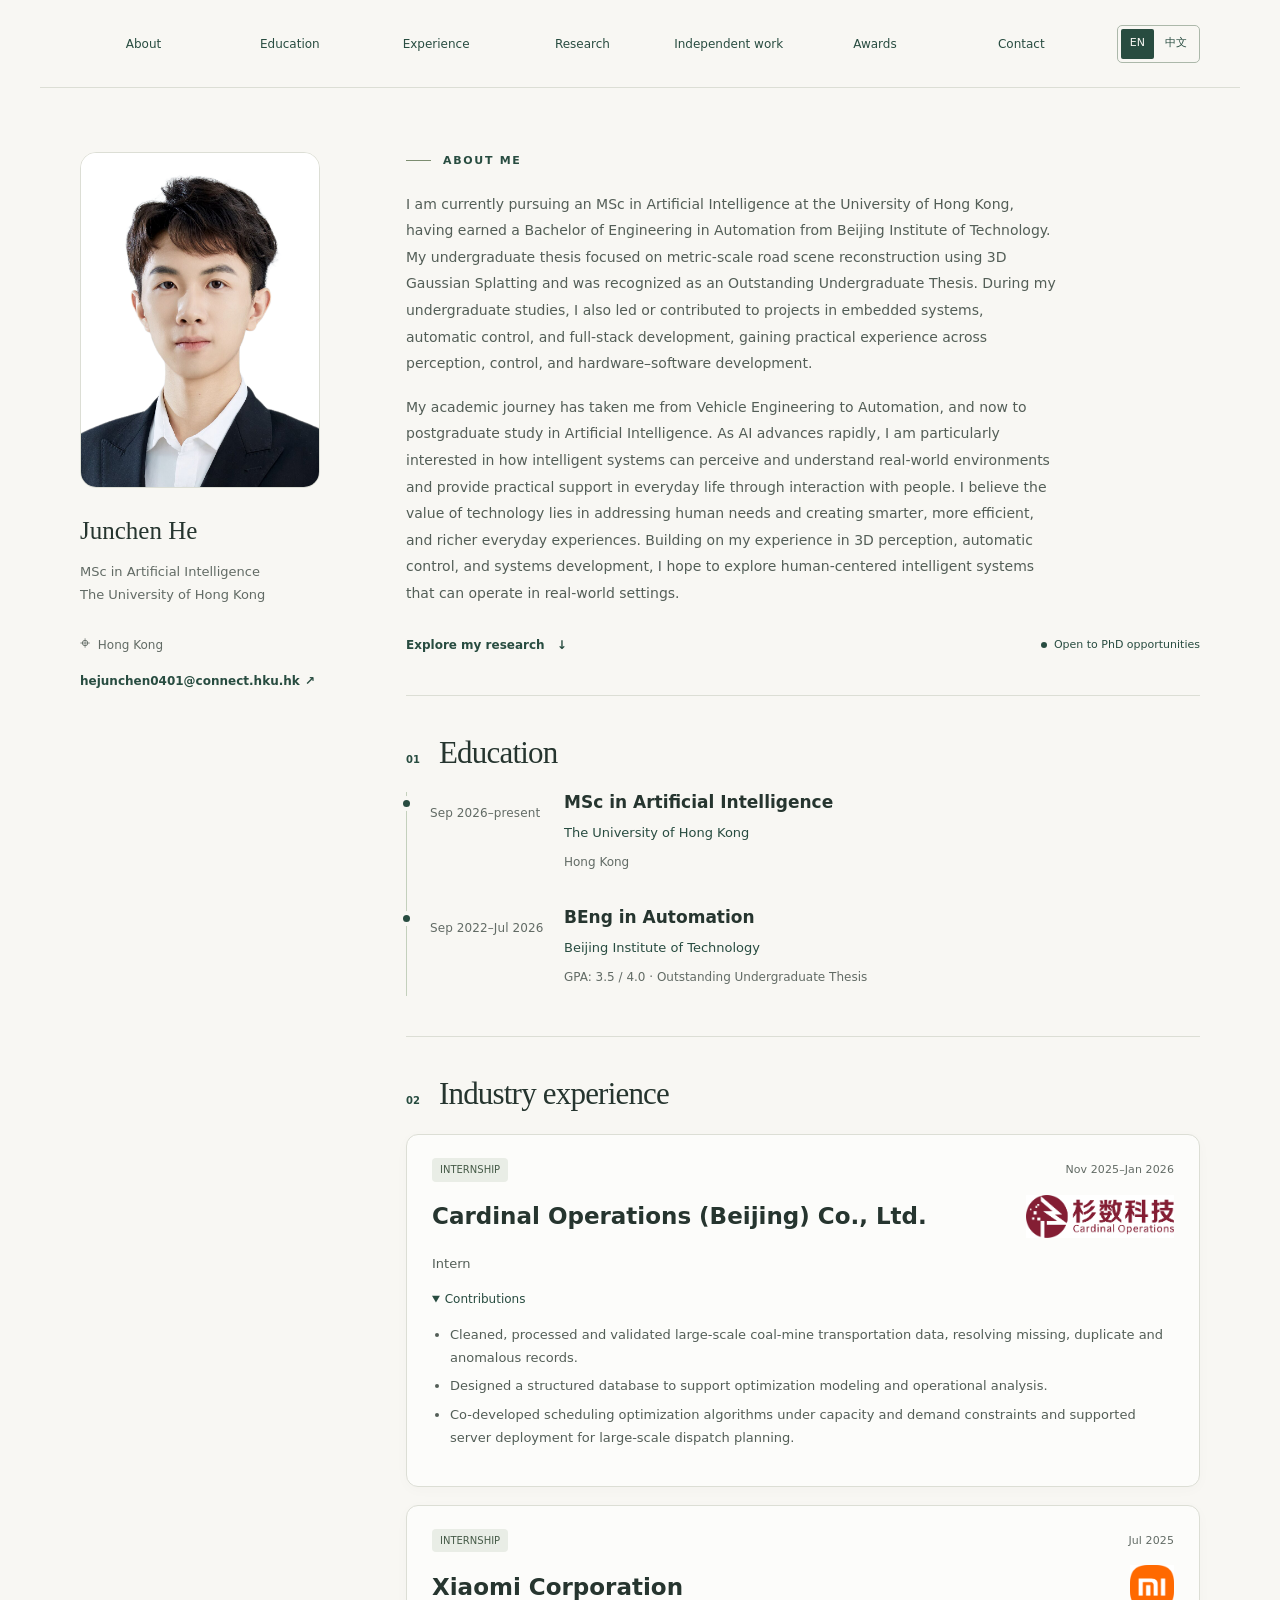
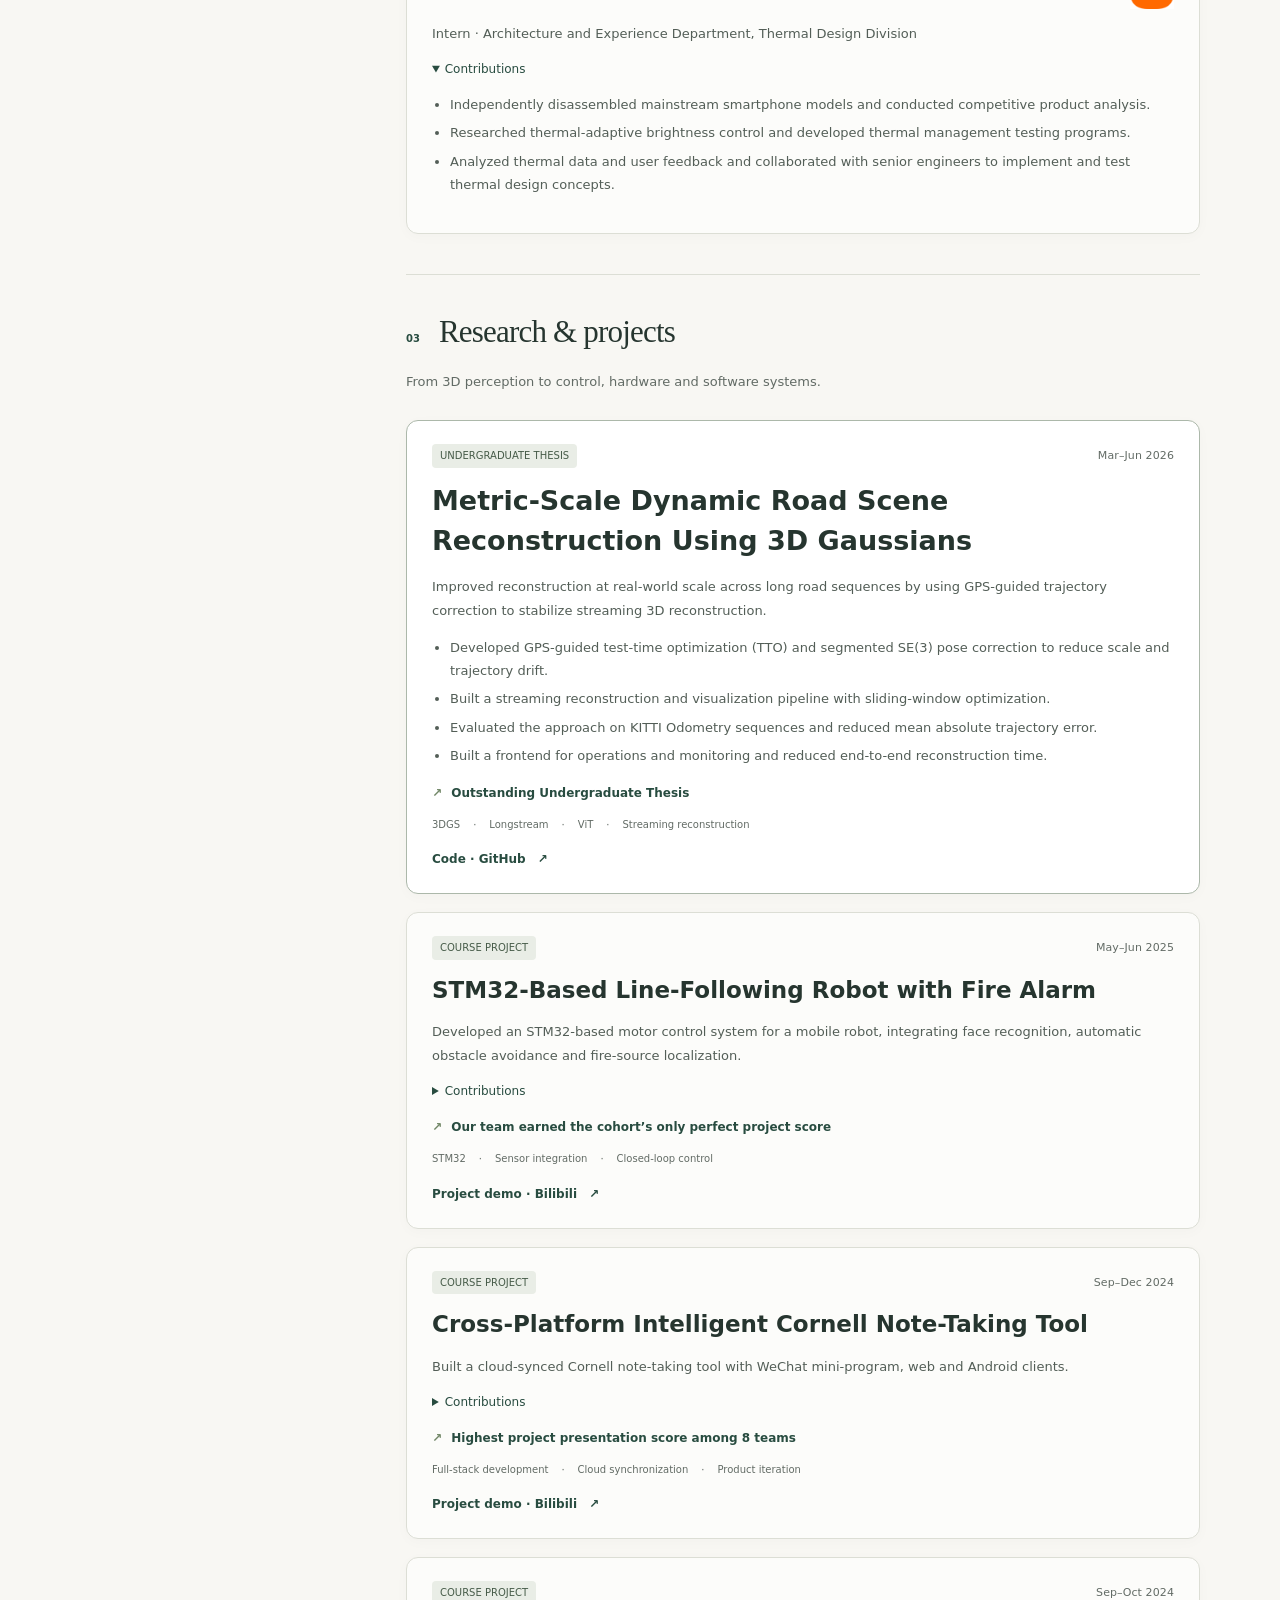
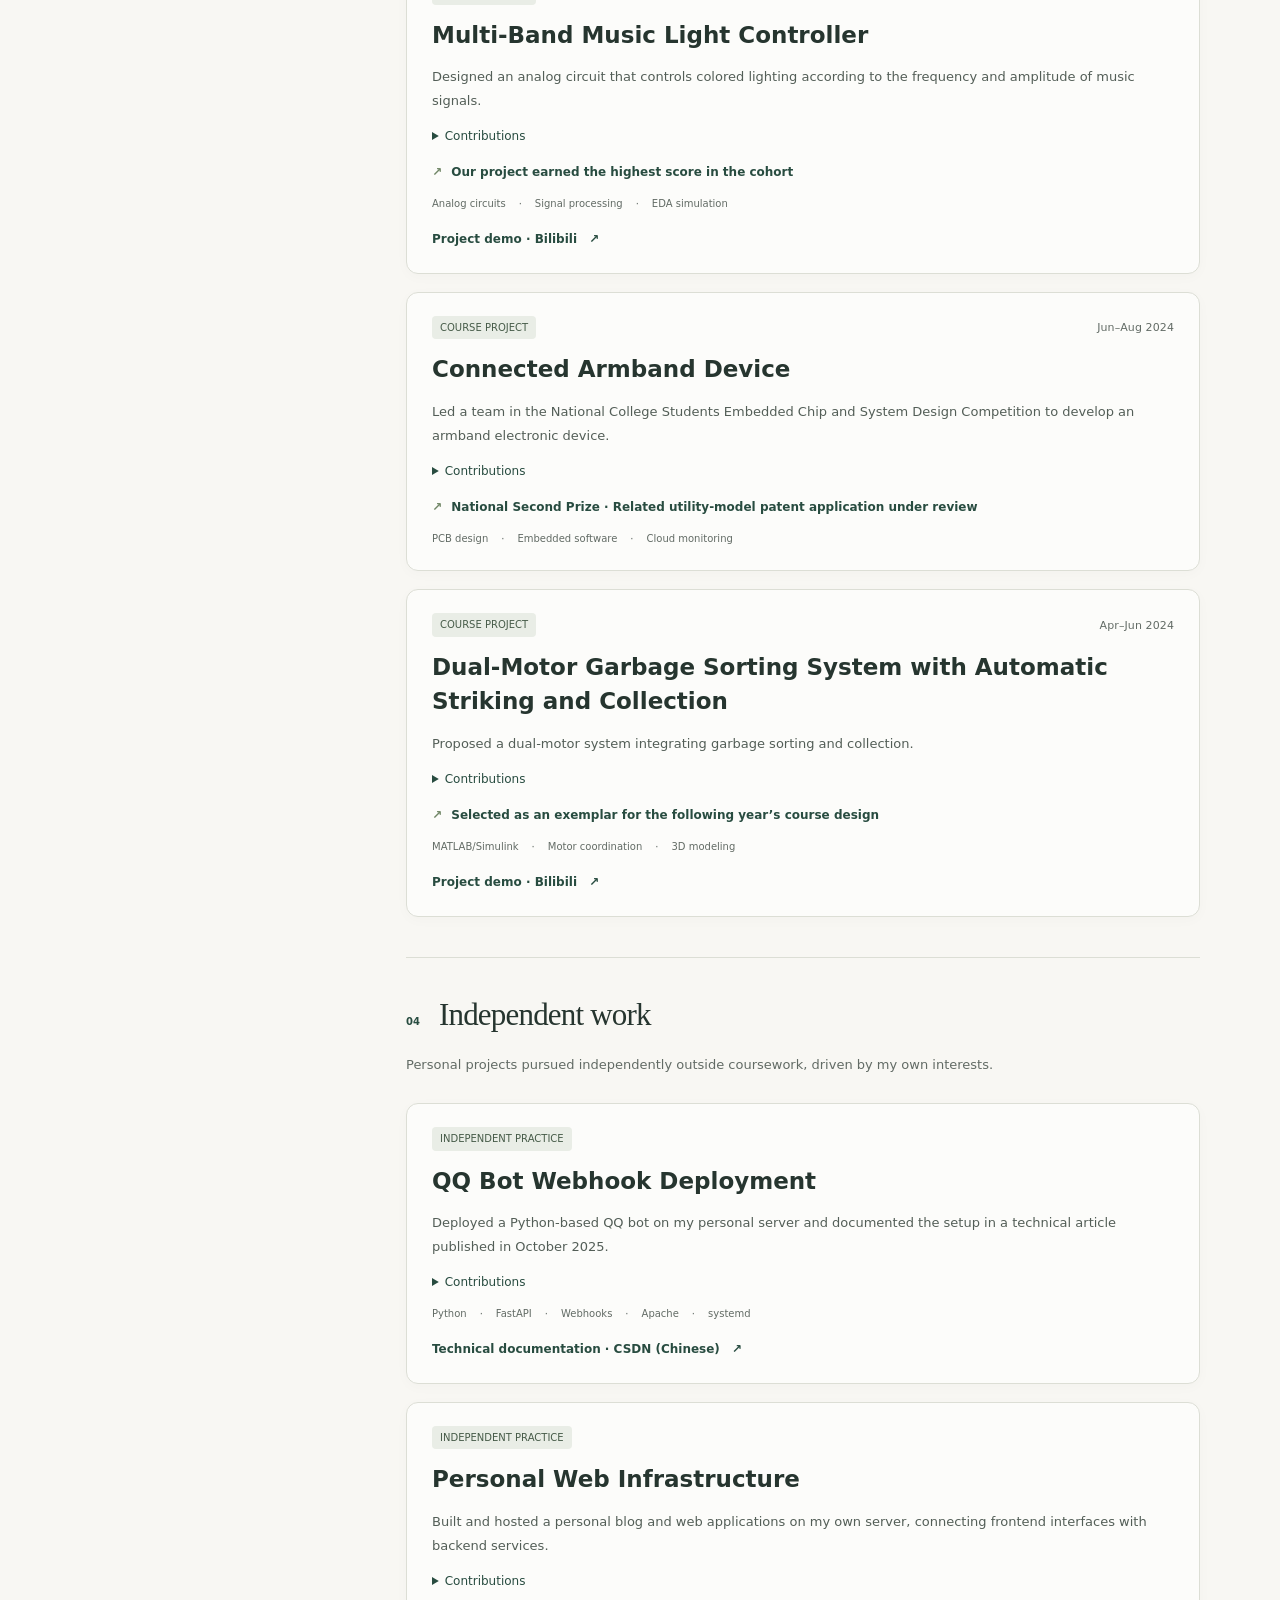
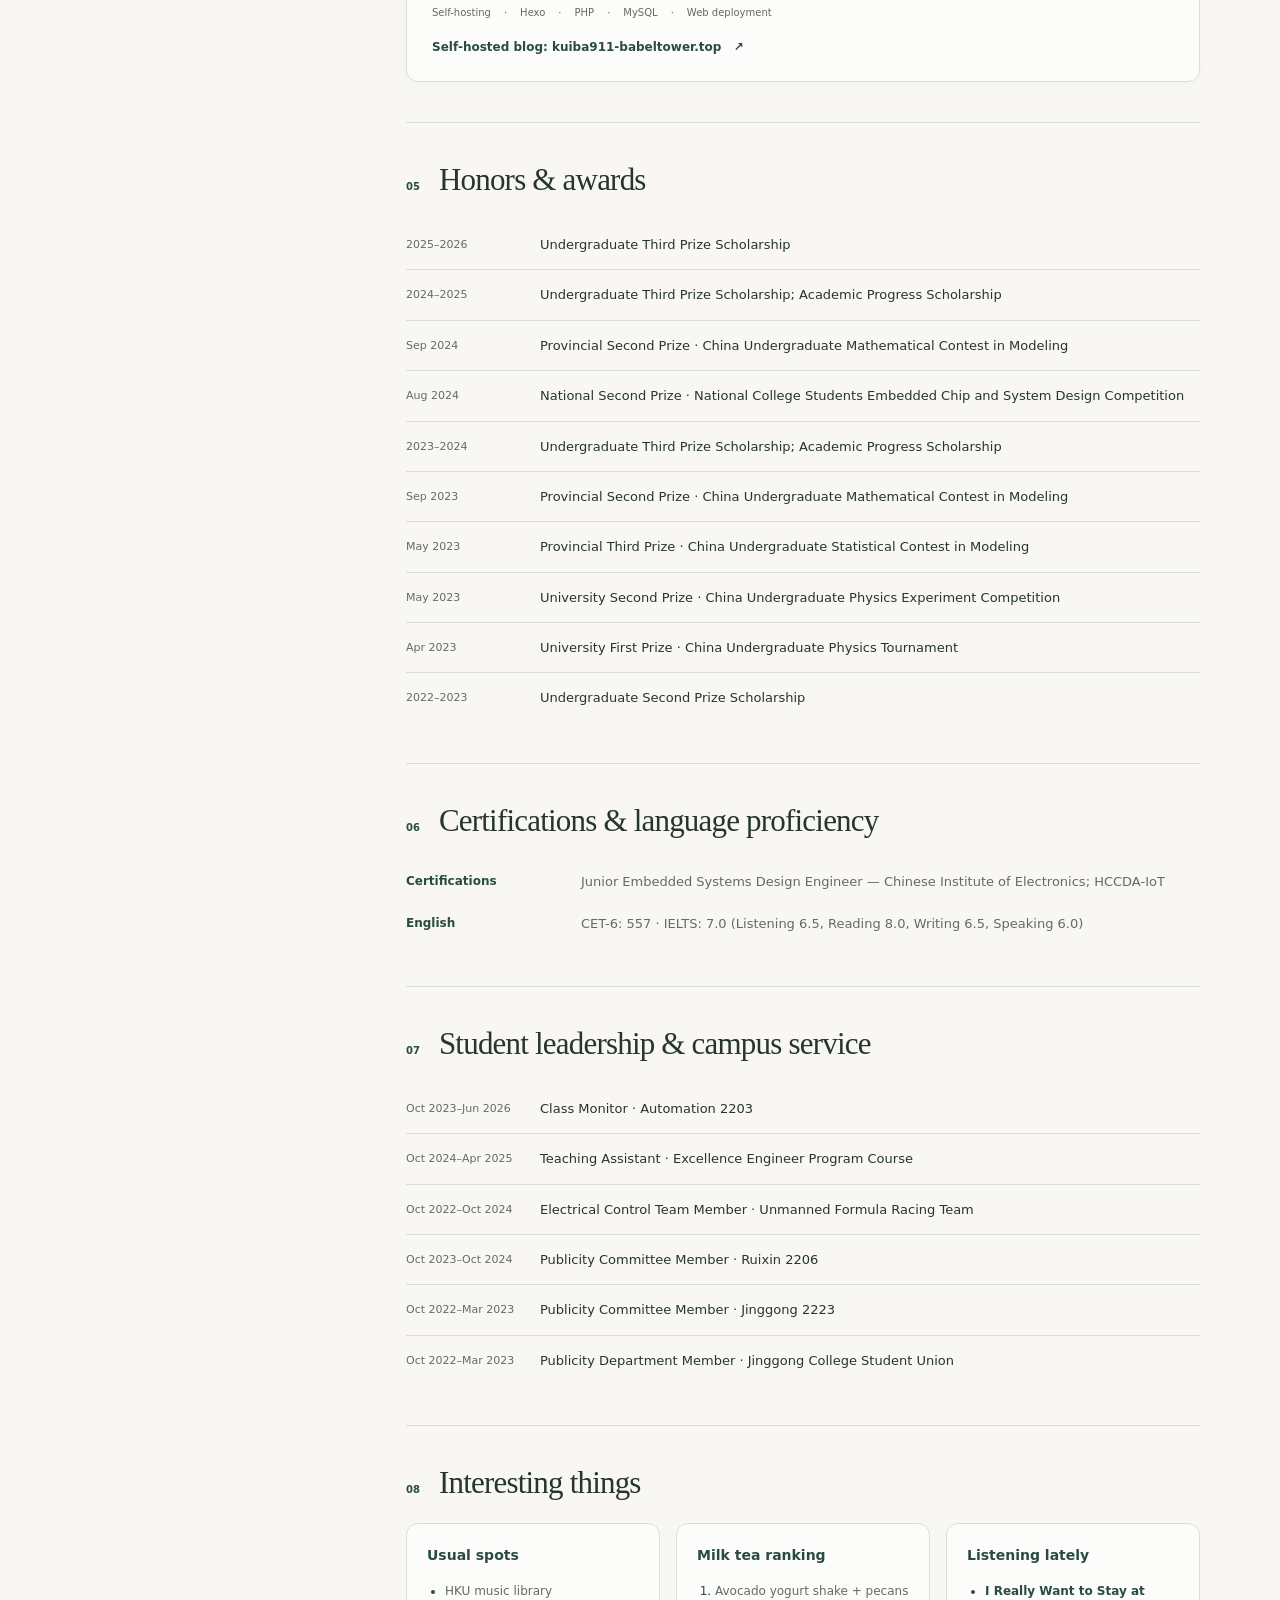
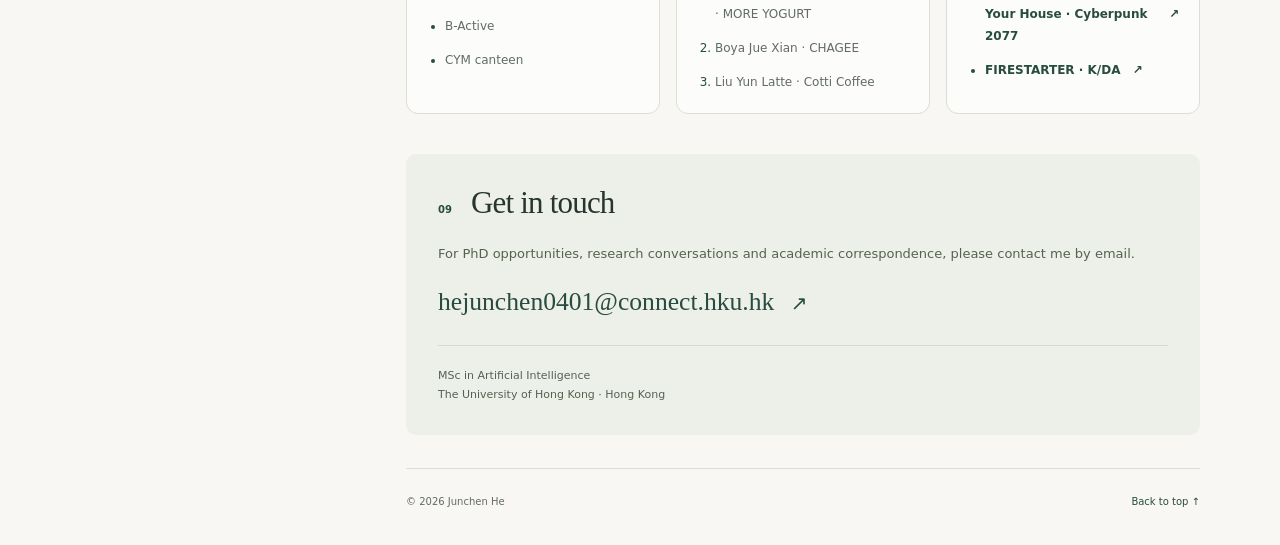
==== commit 457a880c: "Add Spotify links to bilingual listening list" ====
--- a/index.html
+++ b/index.html
@@ -1,3 +1,3 @@
 <!doctype html>
 <html lang="en"><head><meta charset="utf-8"><meta name="viewport" content="width=device-width, initial-scale=1"><title>Junchen He · Research & Academic Profile</title><meta name="description" content="Junchen He, MSc in Artificial Intelligence student at HKU. Interested in spatial intelligence, embodied interaction and deployable interactive systems, with experience in 3D reconstruction and embedded engineering."><meta name="theme-color" content="#243e35"><link rel="icon" href="favicon.svg" type="image/svg+xml"><link rel="stylesheet" href="styles.css"><script defer src="content.js"></script><script defer src="render.js"></script><script defer src="site.js"></script></head>
-<body id="top" data-page="home"><a class="skip-link" href="#main">Skip to content</a><header class="site-header wrap"><div id="header-content"><nav aria-label="Main navigation"><a href="#about">About</a><a href="#education">Education</a><a href="#experience">Experience</a><a href="#work">Research</a><a href="#systems">Independent work</a><a href="#awards">Awards</a><a href="#contact">Contact</a></nav></div><div class="language-switch" role="group" aria-label="Language"><button type="button" data-language="en" aria-pressed="true" lang="en">EN</button><button type="button" data-language="zh" aria-pressed="false" lang="zh-CN">中文</button></div></header><span class="sr-only" id="language-status" role="status" aria-live="polite"></span><div class="layout wrap"><aside class="profile" id="profile" aria-label="Profile at a glance"><img class="portrait" src="images/portrait.png" alt="Junchen He" width="857" height="1200" decoding="async"><p class="profile-name">Junchen He</p><p class="profile-role">MSc in Artificial Intelligence<br>The University of Hong Kong</p><p class="location"><span aria-hidden="true">⌖</span> Hong Kong</p><a class="text-link" href="mailto:hejunchen0401@connect.hku.hk">hejunchen0401@connect.hku.hk <span aria-hidden="true">↗</span></a></aside><main id="main" tabindex="-1"><section class="intro" id="about" aria-labelledby="about-heading"><h1 class="eyebrow" id="about-heading"><span class="tiny-rule" aria-hidden="true"></span>ABOUT ME</h1><p>I am currently pursuing an MSc in Artificial Intelligence at the University of Hong Kong, having earned a Bachelor of Engineering in Automation from Beijing Institute of Technology. My undergraduate thesis focused on metric-scale road scene reconstruction using 3D Gaussian Splatting and was recognized as an Outstanding Undergraduate Thesis. During my undergraduate studies, I also led or contributed to projects in embedded systems, automatic control, and full-stack development, gaining practical experience across perception, control, and hardware–software development.</p><p>My academic journey has taken me from Vehicle Engineering to Automation, and now to postgraduate study in Artificial Intelligence. As AI advances rapidly, I am particularly interested in how intelligent systems can perceive and understand real-world environments and provide practical support in everyday life through interaction with people. I believe the value of technology lies in addressing human needs and creating smarter, more efficient, and richer everyday experiences. Building on my experience in 3D perception, automatic control, and systems development, I hope to explore human-centered intelligent systems that can operate in real-world settings.</p><div class="intro-footer"><a class="text-link" href="#work">Explore my research <span aria-hidden="true">↓</span></a><span class="availability"><i aria-hidden="true"></i>Open to PhD opportunities</span></div></section><section class="section " id="education" aria-labelledby="education-heading"><div class="section-heading"><span class="section-number" aria-hidden="true">01</span><h2 id="education-heading">Education</h2></div><article class="education-entry"><p class="date">Sep 2026–present</p><div><h3>MSc in Artificial Intelligence</h3><p class="institution">The University of Hong Kong</p><p class="muted">Hong Kong</p></div></article><article class="education-entry"><p class="date">Sep 2022–Jul 2026</p><div><h3>BEng in Automation</h3><p class="institution">Beijing Institute of Technology</p><p class="muted">GPA: 3.5 / 4.0 · Outstanding Undergraduate Thesis</p></div></article></section><section class="section " id="experience" aria-labelledby="experience-heading"><div class="section-heading"><span class="section-number" aria-hidden="true">02</span><h2 id="experience-heading">Industry experience</h2></div><div class="project-list"><article class="work-entry"><div class="work-meta"><span class="tag">INTERNSHIP</span><span class="date">Nov 2025–Jan 2026</span></div><div class="experience-heading"><h3 class="project-title">Cardinal Operations (Beijing) Co., Ltd.</h3><img class="company-logo" src="images/cardinal_operations.png" alt="Cardinal Operations (Beijing) Co., Ltd." loading="lazy" decoding="async"></div><p class="work-description role-label">Intern</p><details open><summary>Contributions</summary><ul class="contributions"><li>Cleaned, processed and validated large-scale coal-mine transportation data, resolving missing, duplicate and anomalous records.</li><li>Designed a structured database to support optimization modeling and operational analysis.</li><li>Co-developed scheduling optimization algorithms under capacity and demand constraints and supported server deployment for large-scale dispatch planning.</li></ul></details></article><article class="work-entry"><div class="work-meta"><span class="tag">INTERNSHIP</span><span class="date">Jul 2025</span></div><div class="experience-heading"><h3 class="project-title">Xiaomi Corporation</h3><img class="company-logo" src="images/xiaomi.png" alt="Xiaomi Corporation" loading="lazy" decoding="async"></div><p class="work-description role-label">Intern · Architecture and Experience Department, Thermal Design Division</p><details open><summary>Contributions</summary><ul class="contributions"><li>Independently disassembled mainstream smartphone models and conducted competitive product analysis.</li><li>Researched thermal-adaptive brightness control and developed thermal management testing programs.</li><li>Analyzed thermal data and user feedback and collaborated with senior engineers to implement and test thermal design concepts.</li></ul></details></article></div></section><section class="section " id="work" aria-labelledby="work-heading"><div class="section-heading"><span class="section-number" aria-hidden="true">03</span><h2 id="work-heading">Research &amp; projects</h2></div><p class="section-lede">From 3D perception to control, hardware and software systems.</p><div class="project-list"><article class="work-entry featured-work"><div class="work-meta"><span class="tag">UNDERGRADUATE THESIS</span><span class="date">Mar–Jun 2026</span></div><h3 class="project-title">Metric-Scale Dynamic Road Scene Reconstruction Using 3D Gaussians</h3><p class="work-description">Improved reconstruction at real-world scale across long road sequences by using GPS-guided trajectory correction to stabilize streaming 3D reconstruction.</p><ul class="contributions"><li>Developed GPS-guided test-time optimization (TTO) and segmented SE(3) pose correction to reduce scale and trajectory drift.</li><li>Built a streaming reconstruction and visualization pipeline with sliding-window optimization.</li><li>Evaluated the approach on KITTI Odometry sequences and reduced mean absolute trajectory error.</li><li>Built a frontend for operations and monitoring and reduced end-to-end reconstruction time.</li></ul><p class="outcome"><span aria-hidden="true">↗</span> Outstanding Undergraduate Thesis</p><ul class="keywords"><li>3DGS</li><li>Longstream</li><li>ViT</li><li>Streaming reconstruction</li></ul><div class="resource-links"><a class="text-link" href="https://github.com/Space-ash/LongStream-kit" target="_blank" rel="noopener noreferrer">Code · GitHub <span aria-hidden="true">↗</span></a></div></article><article class="work-entry"><div class="work-meta"><span class="tag">COURSE PROJECT</span><span class="date">May–Jun 2025</span></div><h3 class="project-title">STM32-Based Line-Following Robot with Fire Alarm</h3><p class="work-description">Developed an STM32-based motor control system for a mobile robot, integrating face recognition, automatic obstacle avoidance and fire-source localization.</p><details><summary>Contributions</summary><ul class="contributions"><li>Led the team, coordinated project progress and task assignments, integrated sensors and designed the perception system.</li><li>Designed closed-loop motor control, line-following and fire-source identification algorithms.</li><li>Recorded and edited demonstration videos and led the final project presentation.</li></ul></details><p class="outcome"><span aria-hidden="true">↗</span> Our team earned the cohort’s only perfect project score</p><ul class="keywords"><li>STM32</li><li>Sensor integration</li><li>Closed-loop control</li></ul><div class="resource-links"><a class="text-link" href="https://www.bilibili.com/video/BV16P2NYBEnc/?share_source=copy_web&amp;vd_source=08a183dab5ecb4888afbb9c3f689d0e8" target="_blank" rel="noopener noreferrer">Project demo · Bilibili <span aria-hidden="true">↗</span></a></div></article><article class="work-entry"><div class="work-meta"><span class="tag">COURSE PROJECT</span><span class="date">Sep–Dec 2024</span></div><h3 class="project-title">Cross-Platform Intelligent Cornell Note-Taking Tool</h3><p class="work-description">Built a cloud-synced Cornell note-taking tool with WeChat mini-program, web and Android clients.</p><details><summary>Contributions</summary><ul class="contributions"><li>Led the team, coordinated development tasks and timelines, and designed the server and database architecture for cloud synchronization.</li><li>Developed the WeChat mini-program frontend and backend, along with the web application backend.</li><li>Conducted user testing, iterated on product quality and led the product presentation at the end-of-course launch event.</li></ul></details><p class="outcome"><span aria-hidden="true">↗</span> Highest project presentation score among 8 teams</p><ul class="keywords"><li>Full-stack development</li><li>Cloud synchronization</li><li>Product iteration</li></ul><div class="resource-links"><a class="text-link" href="https://www.bilibili.com/video/BV1NYzAYxEih/?share_source=copy_web&amp;vd_source=08a183dab5ecb4888afbb9c3f689d0e8" target="_blank" rel="noopener noreferrer">Project demo · Bilibili <span aria-hidden="true">↗</span></a></div></article><article class="work-entry"><div class="work-meta"><span class="tag">COURSE PROJECT</span><span class="date">Sep–Oct 2024</span></div><h3 class="project-title">Multi-Band Music Light Controller</h3><p class="work-description">Designed an analog circuit that controls colored lighting according to the frequency and amplitude of music signals.</p><details><summary>Contributions</summary><ul class="contributions"><li>Designed sixth-order filters to separate low, mid and high-frequency bands, along with precision rectification and amplification circuits.</li><li>Implemented a 20 mV discrimination circuit and an AC-to-DC regulated power supply.</li><li>Validated the design through EDA simulation and physical circuit debugging.</li></ul></details><p class="outcome"><span aria-hidden="true">↗</span> Our project earned the highest score in the cohort</p><ul class="keywords"><li>Analog circuits</li><li>Signal processing</li><li>EDA simulation</li></ul><div class="resource-links"><a class="text-link" href="https://www.bilibili.com/video/BV16P2NYBEnc/?share_source=copy_web&amp;vd_source=08a183dab5ecb4888afbb9c3f689d0e8" target="_blank" rel="noopener noreferrer">Project demo · Bilibili <span aria-hidden="true">↗</span></a></div></article><article class="work-entry"><div class="work-meta"><span class="tag">COURSE PROJECT</span><span class="date">Jun–Aug 2024</span></div><h3 class="project-title">Connected Armband Device</h3><p class="work-description">Led a team in the National College Students Embedded Chip and System Design Competition to develop an armband electronic device.</p><details><summary>Contributions</summary><ul class="contributions"><li>Independently designed the PCB and developed embedded software for hardware compatibility.</li><li>Deployed a cloud monitoring system and built mini-program and web interfaces to display device information.</li></ul></details><p class="outcome"><span aria-hidden="true">↗</span> National Second Prize · Related utility-model patent application under review</p><ul class="keywords"><li>PCB design</li><li>Embedded software</li><li>Cloud monitoring</li></ul></article><article class="work-entry"><div class="work-meta"><span class="tag">COURSE PROJECT</span><span class="date">Apr–Jun 2024</span></div><h3 class="project-title">Dual-Motor Garbage Sorting System with Automatic Striking and Collection</h3><p class="work-description">Proposed a dual-motor system integrating garbage sorting and collection.</p><details><summary>Contributions</summary><ul class="contributions"><li>Led the team in MATLAB/Simulink modeling and algorithm validation, and designed the dual-motor coordination system.</li><li>Modeled the sorting turntable in SolidWorks, then 3D-printed and integrated it into the system.</li><li>Led the final project presentation and recorded and edited demonstration videos.</li></ul></details><p class="outcome"><span aria-hidden="true">↗</span> Selected as an exemplar for the following year’s course design</p><ul class="keywords"><li>MATLAB/Simulink</li><li>Motor coordination</li><li>3D modeling</li></ul><div class="resource-links"><a class="text-link" href="https://www.bilibili.com/video/BV1e4421Q74z/?share_source=copy_web&amp;vd_source=08a183dab5ecb4888afbb9c3f689d0e8" target="_blank" rel="noopener noreferrer">Project demo · Bilibili <span aria-hidden="true">↗</span></a></div></article></div></section><section class="section " id="systems" aria-labelledby="systems-heading"><div class="section-heading"><span class="section-number" aria-hidden="true">04</span><h2 id="systems-heading">Independent work</h2></div><p class="section-lede">Personal projects pursued independently outside coursework, driven by my own interests.</p><div class="project-list"><article class="work-entry"><div class="work-meta"><span class="tag">INDEPENDENT PRACTICE</span></div><h3 class="project-title">QQ Bot Webhook Deployment</h3><p class="work-description">Deployed a Python-based QQ bot on my personal server and documented the setup in a technical article published in October 2025.</p><details><summary>Contributions</summary><ul class="contributions"><li>Integrated the official QQ bot Python SDK with a FastAPI Webhook endpoint for callback validation, signature verification and message-event dispatch.</li><li>Configured HTTPS callbacks and Apache reverse proxying; ran the Uvicorn service under systemd with automatic restarts and diagnostic logs.</li><li>Adapted incoming message payloads for SDK handlers and tested private-message replies.</li></ul></details><ul class="keywords"><li>Python</li><li>FastAPI</li><li>Webhooks</li><li>Apache</li><li>systemd</li></ul><div class="resource-links"><a class="text-link" href="https://blog.csdn.net/weixin_72479216/article/details/153705092" target="_blank" rel="noopener noreferrer">Technical documentation · CSDN (Chinese) <span aria-hidden="true">↗</span></a></div></article><article class="work-entry"><div class="work-meta"><span class="tag">INDEPENDENT PRACTICE</span></div><h3 class="project-title">Personal Web Infrastructure</h3><p class="work-description">Built and hosted a personal blog and web applications on my own server, connecting frontend interfaces with backend services.</p><details><summary>Contributions</summary><ul class="contributions"><li>Set up a Hexo blog with the Redefine theme and organized the blog, Cornell note-taking services and bot deployment under separate subdomains.</li><li>Deployed web and mini-program backend endpoints for the Cornell tool, including PHP/MySQL services for accounts and notes.</li><li>Deployed a small Minecraft server to support multiplayer sessions.</li></ul></details><ul class="keywords"><li>Self-hosting</li><li>Hexo</li><li>PHP</li><li>MySQL</li><li>Web deployment</li></ul><div class="resource-links"><a class="text-link" href="http://kuiba911-babeltower.top/" target="_blank" rel="noopener noreferrer">Self-hosted blog: kuiba911-babeltower.top <span aria-hidden="true">↗</span></a></div></article></div></section><section class="section " id="awards" aria-labelledby="awards-heading"><div class="section-heading"><span class="section-number" aria-hidden="true">05</span><h2 id="awards-heading">Honors &amp; awards</h2></div><dl class="record-list"><div><dt>2025–2026</dt><dd>Undergraduate Third Prize Scholarship</dd></div><div><dt>2024–2025</dt><dd>Undergraduate Third Prize Scholarship; Academic Progress Scholarship</dd></div><div><dt>Sep 2024</dt><dd>Provincial Second Prize · China Undergraduate Mathematical Contest in Modeling</dd></div><div><dt>Aug 2024</dt><dd>National Second Prize · National College Students Embedded Chip and System Design Competition</dd></div><div><dt>2023–2024</dt><dd>Undergraduate Third Prize Scholarship; Academic Progress Scholarship</dd></div><div><dt>Sep 2023</dt><dd>Provincial Second Prize · China Undergraduate Mathematical Contest in Modeling</dd></div><div><dt>May 2023</dt><dd>Provincial Third Prize · China Undergraduate Statistical Contest in Modeling</dd></div><div><dt>May 2023</dt><dd>University Second Prize · China Undergraduate Physics Experiment Competition</dd></div><div><dt>Apr 2023</dt><dd>University First Prize · China Undergraduate Physics Tournament</dd></div><div><dt>2022–2023</dt><dd>Undergraduate Second Prize Scholarship</dd></div></dl></section><section class="section " id="skills" aria-labelledby="skills-heading"><div class="section-heading"><span class="section-number" aria-hidden="true">06</span><h2 id="skills-heading">Certifications &amp; language proficiency</h2></div><dl class="skill-list"><div><dt>Certifications</dt><dd>Junior Embedded Systems Design Engineer — Chinese Institute of Electronics; HCCDA-IoT</dd></div><div><dt>English</dt><dd>CET-6: 557 · IELTS: 7.0 (Listening 6.5, Reading 8.0, Writing 6.5, Speaking 6.0)</dd></div></dl></section><section class="section " id="service" aria-labelledby="service-heading"><div class="section-heading"><span class="section-number" aria-hidden="true">07</span><h2 id="service-heading">Student leadership &amp; campus service</h2></div><dl class="record-list"><div><dt>Oct 2023–Jun 2026</dt><dd>Class Monitor · Automation 2203</dd></div><div><dt>Oct 2024–Apr 2025</dt><dd>Teaching Assistant · Excellence Engineer Program Course</dd></div><div><dt>Oct 2022–Oct 2024</dt><dd>Electrical Control Team Member · Unmanned Formula Racing Team</dd></div><div><dt>Oct 2023–Oct 2024</dt><dd>Publicity Committee Member · Ruixin 2206</dd></div><div><dt>Oct 2022–Mar 2023</dt><dd>Publicity Committee Member · Jinggong 2223</dd></div><div><dt>Oct 2022–Mar 2023</dt><dd>Publicity Department Member · Jinggong College Student Union</dd></div></dl></section><section class="section " id="interesting" aria-labelledby="interesting-heading"><div class="section-heading"><span class="section-number" aria-hidden="true">08</span><h2 id="interesting-heading">Interesting things</h2></div><div class="interesting-grid"><article class="interesting-card"><h3>Usual spots</h3><ul><li>HKU music library</li><li>B-Active</li><li>CYM canteen</li></ul></article><article class="interesting-card"><h3>Milk tea ranking</h3><ol><li>Avocado yogurt shake + pecans · MORE YOGURT</li><li>Boya Jue Xian · CHAGEE</li><li>Liu Yun Latte · Cotti Coffee</li></ol></article><article class="interesting-card"><h3>Listening lately</h3><ul><li>I Really Want to Stay at Your House · Cyberpunk 2077</li></ul></article></div></section><section class="section contact" id="contact" aria-labelledby="contact-heading"><div class="section-heading"><span class="section-number" aria-hidden="true">09</span><h2 id="contact-heading">Get in touch</h2></div><p>For PhD opportunities, research conversations and academic correspondence, please contact me by email.</p><a class="contact-email" href="mailto:hejunchen0401@connect.hku.hk">hejunchen0401@connect.hku.hk <span aria-hidden="true">↗</span></a><div class="contact-details"><p>MSc in Artificial Intelligence<br>The University of Hong Kong · Hong Kong</p></div></section><footer><span>© 2026 Junchen He</span><a href="#top">Back to top ↑</a></footer></main></div></body></html>
+<body id="top" data-page="home"><a class="skip-link" href="#main">Skip to content</a><header class="site-header wrap"><div id="header-content"><nav aria-label="Main navigation"><a href="#about">About</a><a href="#education">Education</a><a href="#experience">Experience</a><a href="#work">Research</a><a href="#systems">Independent work</a><a href="#awards">Awards</a><a href="#contact">Contact</a></nav></div><div class="language-switch" role="group" aria-label="Language"><button type="button" data-language="en" aria-pressed="true" lang="en">EN</button><button type="button" data-language="zh" aria-pressed="false" lang="zh-CN">中文</button></div></header><span class="sr-only" id="language-status" role="status" aria-live="polite"></span><div class="layout wrap"><aside class="profile" id="profile" aria-label="Profile at a glance"><img class="portrait" src="images/portrait.png" alt="Junchen He" width="857" height="1200" decoding="async"><p class="profile-name">Junchen He</p><p class="profile-role">MSc in Artificial Intelligence<br>The University of Hong Kong</p><p class="location"><span aria-hidden="true">⌖</span> Hong Kong</p><a class="text-link" href="mailto:hejunchen0401@connect.hku.hk">hejunchen0401@connect.hku.hk <span aria-hidden="true">↗</span></a></aside><main id="main" tabindex="-1"><section class="intro" id="about" aria-labelledby="about-heading"><h1 class="eyebrow" id="about-heading"><span class="tiny-rule" aria-hidden="true"></span>ABOUT ME</h1><p>I am currently pursuing an MSc in Artificial Intelligence at the University of Hong Kong, having earned a Bachelor of Engineering in Automation from Beijing Institute of Technology. My undergraduate thesis focused on metric-scale road scene reconstruction using 3D Gaussian Splatting and was recognized as an Outstanding Undergraduate Thesis. During my undergraduate studies, I also led or contributed to projects in embedded systems, automatic control, and full-stack development, gaining practical experience across perception, control, and hardware–software development.</p><p>My academic journey has taken me from Vehicle Engineering to Automation, and now to postgraduate study in Artificial Intelligence. As AI advances rapidly, I am particularly interested in how intelligent systems can perceive and understand real-world environments and provide practical support in everyday life through interaction with people. I believe the value of technology lies in addressing human needs and creating smarter, more efficient, and richer everyday experiences. Building on my experience in 3D perception, automatic control, and systems development, I hope to explore human-centered intelligent systems that can operate in real-world settings.</p><div class="intro-footer"><a class="text-link" href="#work">Explore my research <span aria-hidden="true">↓</span></a><span class="availability"><i aria-hidden="true"></i>Open to PhD opportunities</span></div></section><section class="section " id="education" aria-labelledby="education-heading"><div class="section-heading"><span class="section-number" aria-hidden="true">01</span><h2 id="education-heading">Education</h2></div><article class="education-entry"><p class="date">Sep 2026–present</p><div><h3>MSc in Artificial Intelligence</h3><p class="institution">The University of Hong Kong</p><p class="muted">Hong Kong</p></div></article><article class="education-entry"><p class="date">Sep 2022–Jul 2026</p><div><h3>BEng in Automation</h3><p class="institution">Beijing Institute of Technology</p><p class="muted">GPA: 3.5 / 4.0 · Outstanding Undergraduate Thesis</p></div></article></section><section class="section " id="experience" aria-labelledby="experience-heading"><div class="section-heading"><span class="section-number" aria-hidden="true">02</span><h2 id="experience-heading">Industry experience</h2></div><div class="project-list"><article class="work-entry"><div class="work-meta"><span class="tag">INTERNSHIP</span><span class="date">Nov 2025–Jan 2026</span></div><div class="experience-heading"><h3 class="project-title">Cardinal Operations (Beijing) Co., Ltd.</h3><img class="company-logo" src="images/cardinal_operations.png" alt="Cardinal Operations (Beijing) Co., Ltd." loading="lazy" decoding="async"></div><p class="work-description role-label">Intern</p><details open><summary>Contributions</summary><ul class="contributions"><li>Cleaned, processed and validated large-scale coal-mine transportation data, resolving missing, duplicate and anomalous records.</li><li>Designed a structured database to support optimization modeling and operational analysis.</li><li>Co-developed scheduling optimization algorithms under capacity and demand constraints and supported server deployment for large-scale dispatch planning.</li></ul></details></article><article class="work-entry"><div class="work-meta"><span class="tag">INTERNSHIP</span><span class="date">Jul 2025</span></div><div class="experience-heading"><h3 class="project-title">Xiaomi Corporation</h3><img class="company-logo" src="images/xiaomi.png" alt="Xiaomi Corporation" loading="lazy" decoding="async"></div><p class="work-description role-label">Intern · Architecture and Experience Department, Thermal Design Division</p><details open><summary>Contributions</summary><ul class="contributions"><li>Independently disassembled mainstream smartphone models and conducted competitive product analysis.</li><li>Researched thermal-adaptive brightness control and developed thermal management testing programs.</li><li>Analyzed thermal data and user feedback and collaborated with senior engineers to implement and test thermal design concepts.</li></ul></details></article></div></section><section class="section " id="work" aria-labelledby="work-heading"><div class="section-heading"><span class="section-number" aria-hidden="true">03</span><h2 id="work-heading">Research &amp; projects</h2></div><p class="section-lede">From 3D perception to control, hardware and software systems.</p><div class="project-list"><article class="work-entry featured-work"><div class="work-meta"><span class="tag">UNDERGRADUATE THESIS</span><span class="date">Mar–Jun 2026</span></div><h3 class="project-title">Metric-Scale Dynamic Road Scene Reconstruction Using 3D Gaussians</h3><p class="work-description">Improved reconstruction at real-world scale across long road sequences by using GPS-guided trajectory correction to stabilize streaming 3D reconstruction.</p><ul class="contributions"><li>Developed GPS-guided test-time optimization (TTO) and segmented SE(3) pose correction to reduce scale and trajectory drift.</li><li>Built a streaming reconstruction and visualization pipeline with sliding-window optimization.</li><li>Evaluated the approach on KITTI Odometry sequences and reduced mean absolute trajectory error.</li><li>Built a frontend for operations and monitoring and reduced end-to-end reconstruction time.</li></ul><p class="outcome"><span aria-hidden="true">↗</span> Outstanding Undergraduate Thesis</p><ul class="keywords"><li>3DGS</li><li>Longstream</li><li>ViT</li><li>Streaming reconstruction</li></ul><div class="resource-links"><a class="text-link" href="https://github.com/Space-ash/LongStream-kit" target="_blank" rel="noopener noreferrer">Code · GitHub <span aria-hidden="true">↗</span></a></div></article><article class="work-entry"><div class="work-meta"><span class="tag">COURSE PROJECT</span><span class="date">May–Jun 2025</span></div><h3 class="project-title">STM32-Based Line-Following Robot with Fire Alarm</h3><p class="work-description">Developed an STM32-based motor control system for a mobile robot, integrating face recognition, automatic obstacle avoidance and fire-source localization.</p><details><summary>Contributions</summary><ul class="contributions"><li>Led the team, coordinated project progress and task assignments, integrated sensors and designed the perception system.</li><li>Designed closed-loop motor control, line-following and fire-source identification algorithms.</li><li>Recorded and edited demonstration videos and led the final project presentation.</li></ul></details><p class="outcome"><span aria-hidden="true">↗</span> Our team earned the cohort’s only perfect project score</p><ul class="keywords"><li>STM32</li><li>Sensor integration</li><li>Closed-loop control</li></ul><div class="resource-links"><a class="text-link" href="https://www.bilibili.com/video/BV16P2NYBEnc/?share_source=copy_web&amp;vd_source=08a183dab5ecb4888afbb9c3f689d0e8" target="_blank" rel="noopener noreferrer">Project demo · Bilibili <span aria-hidden="true">↗</span></a></div></article><article class="work-entry"><div class="work-meta"><span class="tag">COURSE PROJECT</span><span class="date">Sep–Dec 2024</span></div><h3 class="project-title">Cross-Platform Intelligent Cornell Note-Taking Tool</h3><p class="work-description">Built a cloud-synced Cornell note-taking tool with WeChat mini-program, web and Android clients.</p><details><summary>Contributions</summary><ul class="contributions"><li>Led the team, coordinated development tasks and timelines, and designed the server and database architecture for cloud synchronization.</li><li>Developed the WeChat mini-program frontend and backend, along with the web application backend.</li><li>Conducted user testing, iterated on product quality and led the product presentation at the end-of-course launch event.</li></ul></details><p class="outcome"><span aria-hidden="true">↗</span> Highest project presentation score among 8 teams</p><ul class="keywords"><li>Full-stack development</li><li>Cloud synchronization</li><li>Product iteration</li></ul><div class="resource-links"><a class="text-link" href="https://www.bilibili.com/video/BV1NYzAYxEih/?share_source=copy_web&amp;vd_source=08a183dab5ecb4888afbb9c3f689d0e8" target="_blank" rel="noopener noreferrer">Project demo · Bilibili <span aria-hidden="true">↗</span></a></div></article><article class="work-entry"><div class="work-meta"><span class="tag">COURSE PROJECT</span><span class="date">Sep–Oct 2024</span></div><h3 class="project-title">Multi-Band Music Light Controller</h3><p class="work-description">Designed an analog circuit that controls colored lighting according to the frequency and amplitude of music signals.</p><details><summary>Contributions</summary><ul class="contributions"><li>Designed sixth-order filters to separate low, mid and high-frequency bands, along with precision rectification and amplification circuits.</li><li>Implemented a 20 mV discrimination circuit and an AC-to-DC regulated power supply.</li><li>Validated the design through EDA simulation and physical circuit debugging.</li></ul></details><p class="outcome"><span aria-hidden="true">↗</span> Our project earned the highest score in the cohort</p><ul class="keywords"><li>Analog circuits</li><li>Signal processing</li><li>EDA simulation</li></ul><div class="resource-links"><a class="text-link" href="https://www.bilibili.com/video/BV16P2NYBEnc/?share_source=copy_web&amp;vd_source=08a183dab5ecb4888afbb9c3f689d0e8" target="_blank" rel="noopener noreferrer">Project demo · Bilibili <span aria-hidden="true">↗</span></a></div></article><article class="work-entry"><div class="work-meta"><span class="tag">COURSE PROJECT</span><span class="date">Jun–Aug 2024</span></div><h3 class="project-title">Connected Armband Device</h3><p class="work-description">Led a team in the National College Students Embedded Chip and System Design Competition to develop an armband electronic device.</p><details><summary>Contributions</summary><ul class="contributions"><li>Independently designed the PCB and developed embedded software for hardware compatibility.</li><li>Deployed a cloud monitoring system and built mini-program and web interfaces to display device information.</li></ul></details><p class="outcome"><span aria-hidden="true">↗</span> National Second Prize · Related utility-model patent application under review</p><ul class="keywords"><li>PCB design</li><li>Embedded software</li><li>Cloud monitoring</li></ul></article><article class="work-entry"><div class="work-meta"><span class="tag">COURSE PROJECT</span><span class="date">Apr–Jun 2024</span></div><h3 class="project-title">Dual-Motor Garbage Sorting System with Automatic Striking and Collection</h3><p class="work-description">Proposed a dual-motor system integrating garbage sorting and collection.</p><details><summary>Contributions</summary><ul class="contributions"><li>Led the team in MATLAB/Simulink modeling and algorithm validation, and designed the dual-motor coordination system.</li><li>Modeled the sorting turntable in SolidWorks, then 3D-printed and integrated it into the system.</li><li>Led the final project presentation and recorded and edited demonstration videos.</li></ul></details><p class="outcome"><span aria-hidden="true">↗</span> Selected as an exemplar for the following year’s course design</p><ul class="keywords"><li>MATLAB/Simulink</li><li>Motor coordination</li><li>3D modeling</li></ul><div class="resource-links"><a class="text-link" href="https://www.bilibili.com/video/BV1e4421Q74z/?share_source=copy_web&amp;vd_source=08a183dab5ecb4888afbb9c3f689d0e8" target="_blank" rel="noopener noreferrer">Project demo · Bilibili <span aria-hidden="true">↗</span></a></div></article></div></section><section class="section " id="systems" aria-labelledby="systems-heading"><div class="section-heading"><span class="section-number" aria-hidden="true">04</span><h2 id="systems-heading">Independent work</h2></div><p class="section-lede">Personal projects pursued independently outside coursework, driven by my own interests.</p><div class="project-list"><article class="work-entry"><div class="work-meta"><span class="tag">INDEPENDENT PRACTICE</span></div><h3 class="project-title">QQ Bot Webhook Deployment</h3><p class="work-description">Deployed a Python-based QQ bot on my personal server and documented the setup in a technical article published in October 2025.</p><details><summary>Contributions</summary><ul class="contributions"><li>Integrated the official QQ bot Python SDK with a FastAPI Webhook endpoint for callback validation, signature verification and message-event dispatch.</li><li>Configured HTTPS callbacks and Apache reverse proxying; ran the Uvicorn service under systemd with automatic restarts and diagnostic logs.</li><li>Adapted incoming message payloads for SDK handlers and tested private-message replies.</li></ul></details><ul class="keywords"><li>Python</li><li>FastAPI</li><li>Webhooks</li><li>Apache</li><li>systemd</li></ul><div class="resource-links"><a class="text-link" href="https://blog.csdn.net/weixin_72479216/article/details/153705092" target="_blank" rel="noopener noreferrer">Technical documentation · CSDN (Chinese) <span aria-hidden="true">↗</span></a></div></article><article class="work-entry"><div class="work-meta"><span class="tag">INDEPENDENT PRACTICE</span></div><h3 class="project-title">Personal Web Infrastructure</h3><p class="work-description">Built and hosted a personal blog and web applications on my own server, connecting frontend interfaces with backend services.</p><details><summary>Contributions</summary><ul class="contributions"><li>Set up a Hexo blog with the Redefine theme and organized the blog, Cornell note-taking services and bot deployment under separate subdomains.</li><li>Deployed web and mini-program backend endpoints for the Cornell tool, including PHP/MySQL services for accounts and notes.</li><li>Deployed a small Minecraft server to support multiplayer sessions.</li></ul></details><ul class="keywords"><li>Self-hosting</li><li>Hexo</li><li>PHP</li><li>MySQL</li><li>Web deployment</li></ul><div class="resource-links"><a class="text-link" href="http://kuiba911-babeltower.top/" target="_blank" rel="noopener noreferrer">Self-hosted blog: kuiba911-babeltower.top <span aria-hidden="true">↗</span></a></div></article></div></section><section class="section " id="awards" aria-labelledby="awards-heading"><div class="section-heading"><span class="section-number" aria-hidden="true">05</span><h2 id="awards-heading">Honors &amp; awards</h2></div><dl class="record-list"><div><dt>2025–2026</dt><dd>Undergraduate Third Prize Scholarship</dd></div><div><dt>2024–2025</dt><dd>Undergraduate Third Prize Scholarship; Academic Progress Scholarship</dd></div><div><dt>Sep 2024</dt><dd>Provincial Second Prize · China Undergraduate Mathematical Contest in Modeling</dd></div><div><dt>Aug 2024</dt><dd>National Second Prize · National College Students Embedded Chip and System Design Competition</dd></div><div><dt>2023–2024</dt><dd>Undergraduate Third Prize Scholarship; Academic Progress Scholarship</dd></div><div><dt>Sep 2023</dt><dd>Provincial Second Prize · China Undergraduate Mathematical Contest in Modeling</dd></div><div><dt>May 2023</dt><dd>Provincial Third Prize · China Undergraduate Statistical Contest in Modeling</dd></div><div><dt>May 2023</dt><dd>University Second Prize · China Undergraduate Physics Experiment Competition</dd></div><div><dt>Apr 2023</dt><dd>University First Prize · China Undergraduate Physics Tournament</dd></div><div><dt>2022–2023</dt><dd>Undergraduate Second Prize Scholarship</dd></div></dl></section><section class="section " id="skills" aria-labelledby="skills-heading"><div class="section-heading"><span class="section-number" aria-hidden="true">06</span><h2 id="skills-heading">Certifications &amp; language proficiency</h2></div><dl class="skill-list"><div><dt>Certifications</dt><dd>Junior Embedded Systems Design Engineer — Chinese Institute of Electronics; HCCDA-IoT</dd></div><div><dt>English</dt><dd>CET-6: 557 · IELTS: 7.0 (Listening 6.5, Reading 8.0, Writing 6.5, Speaking 6.0)</dd></div></dl></section><section class="section " id="service" aria-labelledby="service-heading"><div class="section-heading"><span class="section-number" aria-hidden="true">07</span><h2 id="service-heading">Student leadership &amp; campus service</h2></div><dl class="record-list"><div><dt>Oct 2023–Jun 2026</dt><dd>Class Monitor · Automation 2203</dd></div><div><dt>Oct 2024–Apr 2025</dt><dd>Teaching Assistant · Excellence Engineer Program Course</dd></div><div><dt>Oct 2022–Oct 2024</dt><dd>Electrical Control Team Member · Unmanned Formula Racing Team</dd></div><div><dt>Oct 2023–Oct 2024</dt><dd>Publicity Committee Member · Ruixin 2206</dd></div><div><dt>Oct 2022–Mar 2023</dt><dd>Publicity Committee Member · Jinggong 2223</dd></div><div><dt>Oct 2022–Mar 2023</dt><dd>Publicity Department Member · Jinggong College Student Union</dd></div></dl></section><section class="section " id="interesting" aria-labelledby="interesting-heading"><div class="section-heading"><span class="section-number" aria-hidden="true">08</span><h2 id="interesting-heading">Interesting things</h2></div><div class="interesting-grid"><article class="interesting-card"><h3>Usual spots</h3><ul><li>HKU music library</li><li>B-Active</li><li>CYM canteen</li></ul></article><article class="interesting-card"><h3>Milk tea ranking</h3><ol><li>Avocado yogurt shake + pecans · MORE YOGURT</li><li>Boya Jue Xian · CHAGEE</li><li>Liu Yun Latte · Cotti Coffee</li></ol></article><article class="interesting-card"><h3>Listening lately</h3><ul><li><a class="text-link" href="https://open.spotify.com/track/7mykoq6R3BArsSpNDjFQTm?si=a14713109c204878" target="_blank" rel="noopener noreferrer">I Really Want to Stay at Your House · Cyberpunk 2077 <span aria-hidden="true">↗</span></a></li><li><a class="text-link" href="https://open.spotify.com/track/6UeSC8jEhf9XmUL8EX2rni?si=907ef39254104ff2" target="_blank" rel="noopener noreferrer">FIRESTARTER · K/DA <span aria-hidden="true">↗</span></a></li></ul></article></div></section><section class="section contact" id="contact" aria-labelledby="contact-heading"><div class="section-heading"><span class="section-number" aria-hidden="true">09</span><h2 id="contact-heading">Get in touch</h2></div><p>For PhD opportunities, research conversations and academic correspondence, please contact me by email.</p><a class="contact-email" href="mailto:hejunchen0401@connect.hku.hk">hejunchen0401@connect.hku.hk <span aria-hidden="true">↗</span></a><div class="contact-details"><p>MSc in Artificial Intelligence<br>The University of Hong Kong · Hong Kong</p></div></section><footer><span>© 2026 Junchen He</span><a href="#top">Back to top ↑</a></footer></main></div></body></html>
